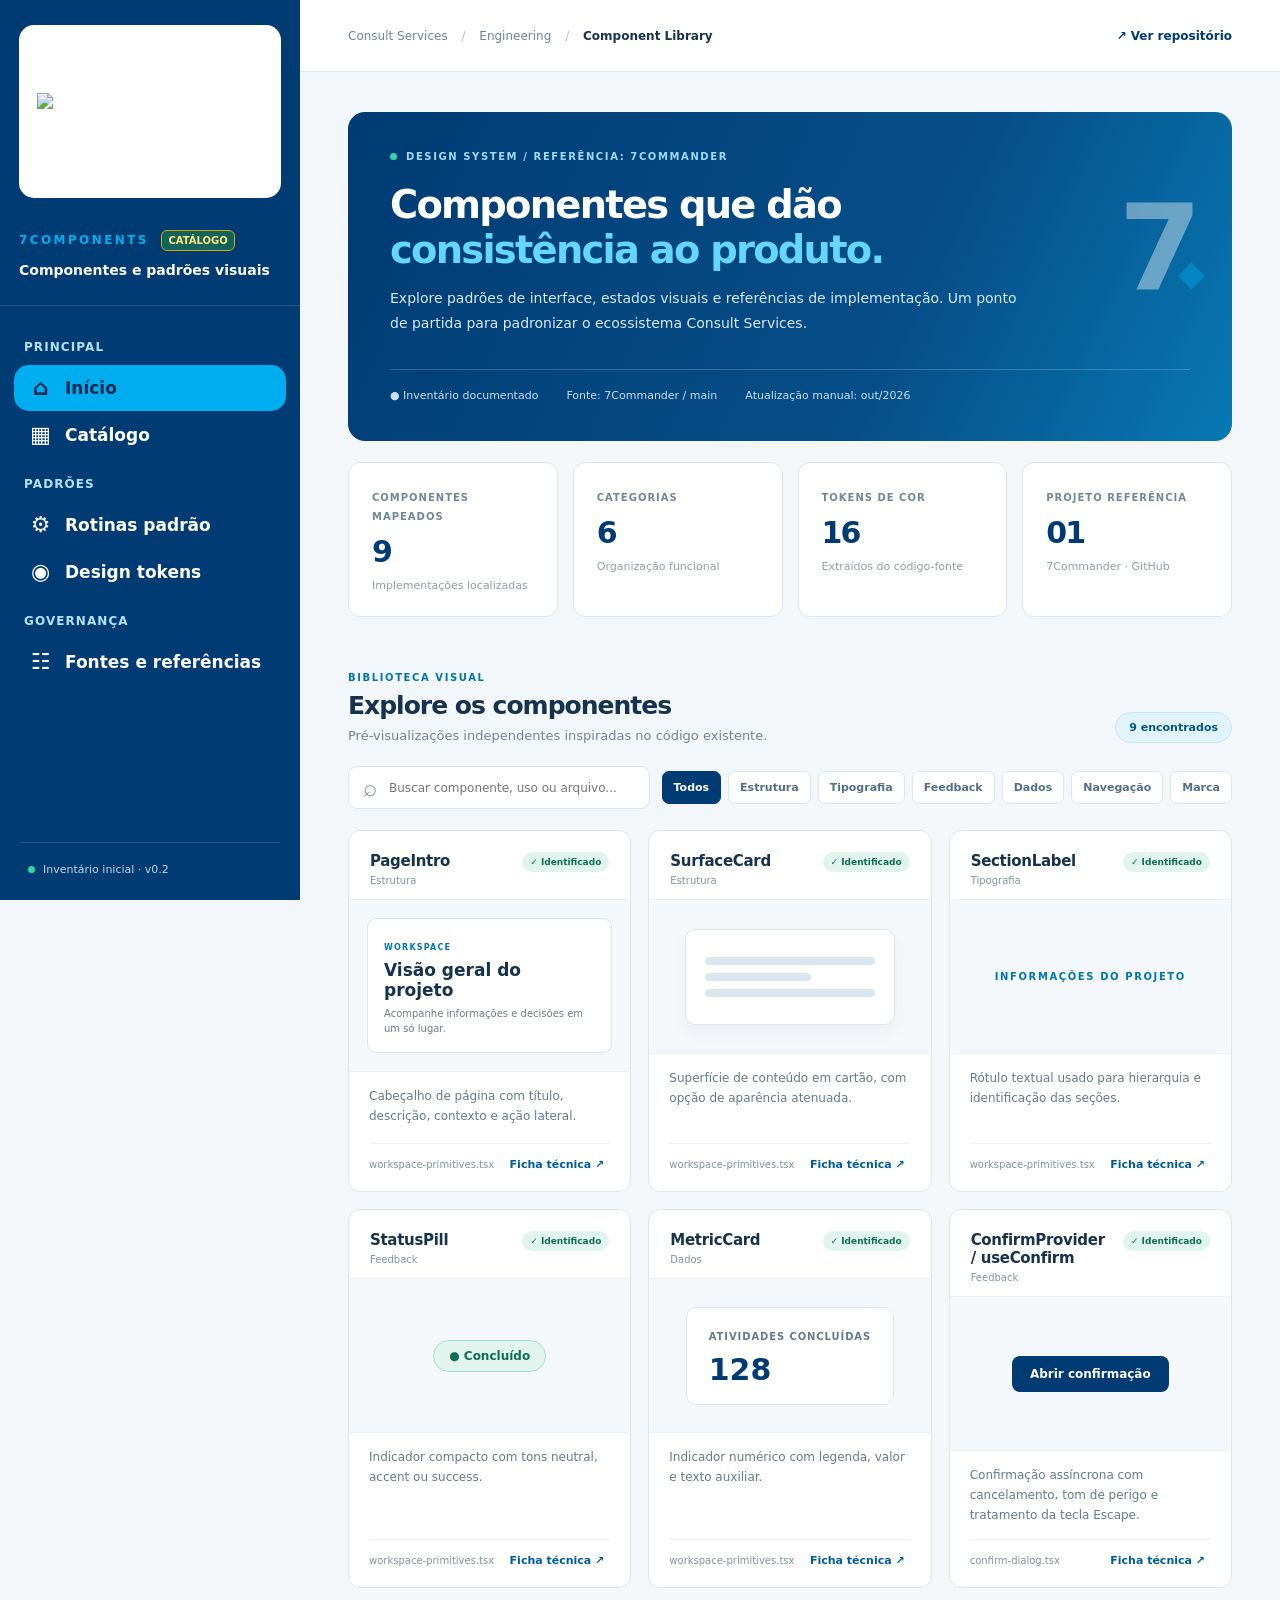
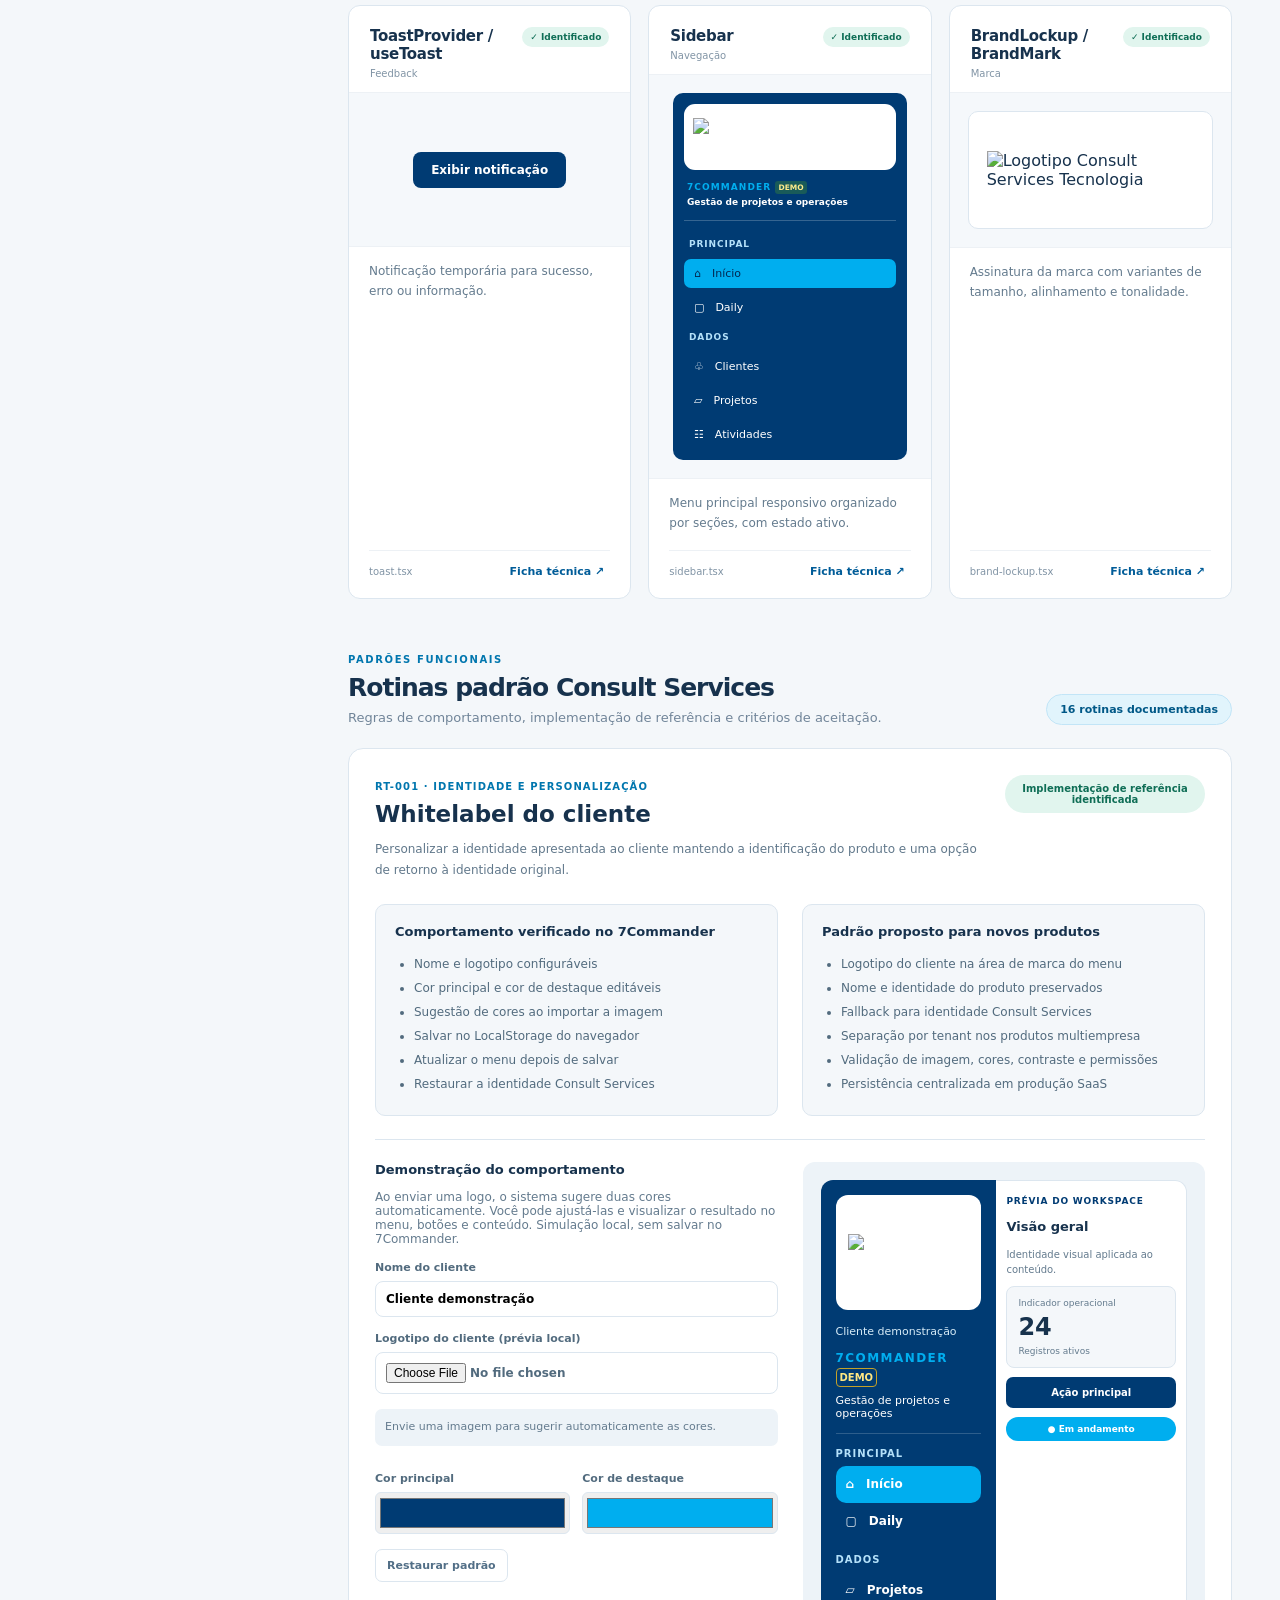
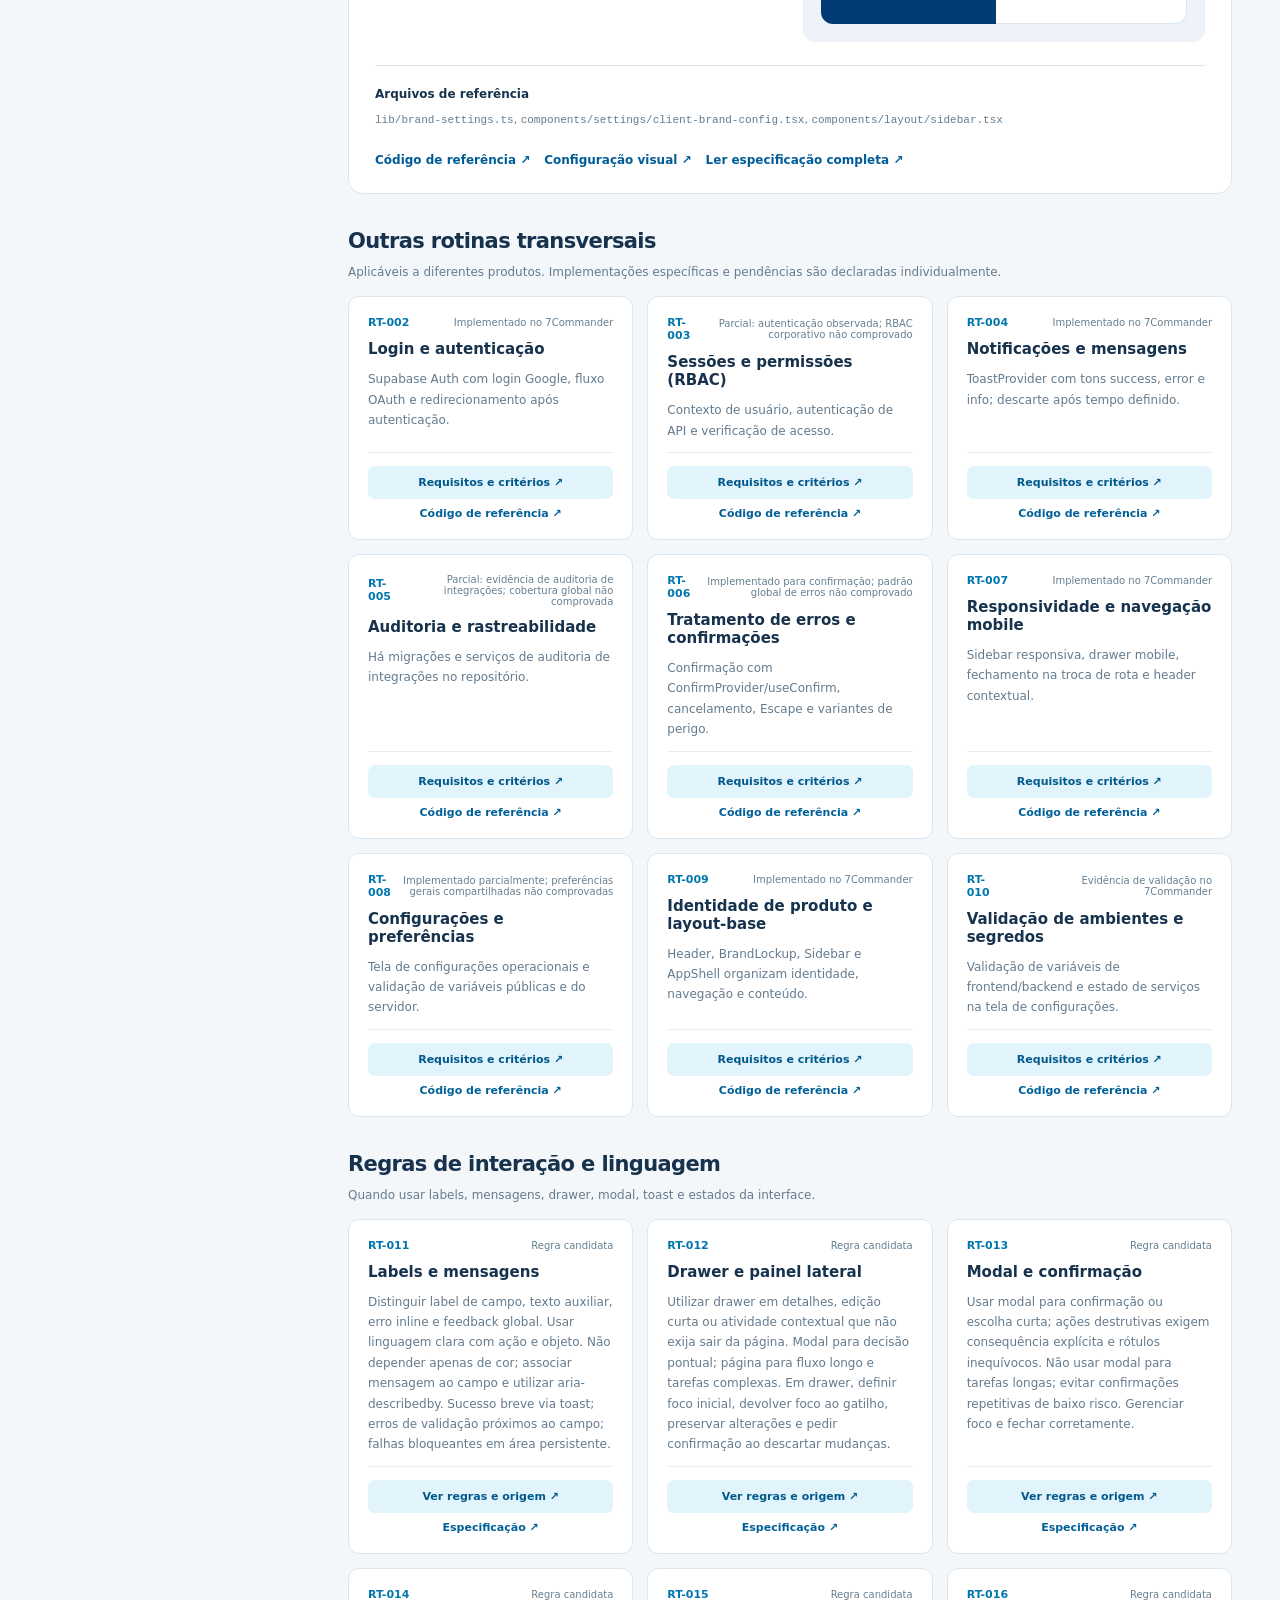
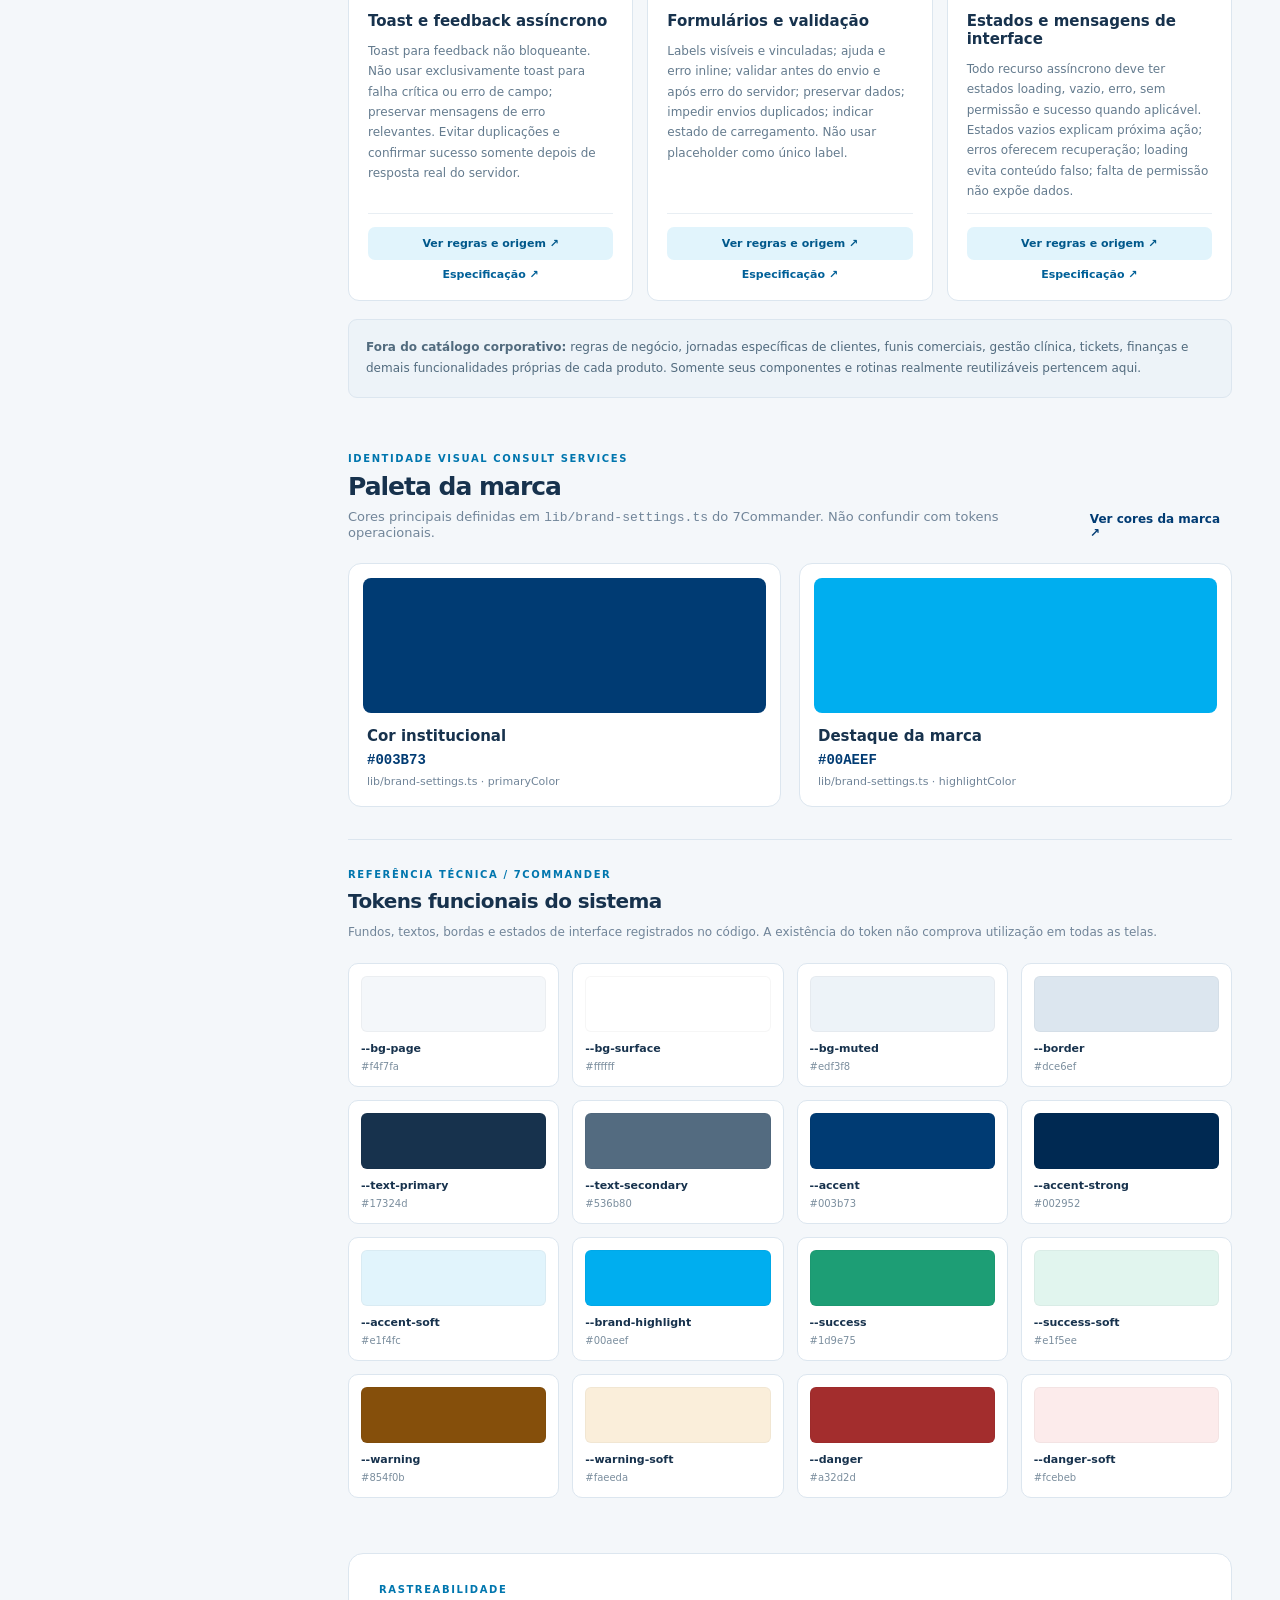
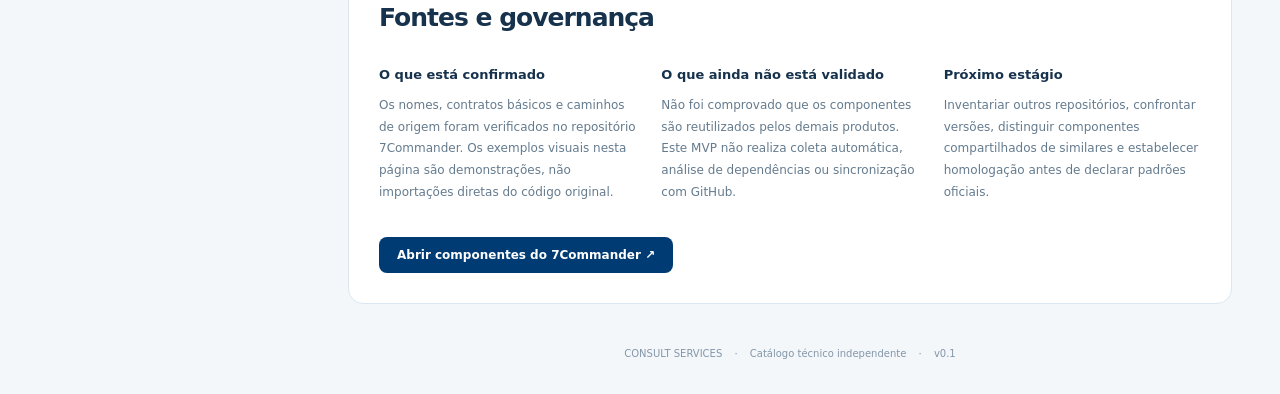
==== index.html @ 58426826 "fix: bind white-label workspace heading to live palette preview" ====
<!doctype html>
<html lang="pt-BR"><head><meta charset="UTF-8"/><meta name="viewport" content="width=device-width, initial-scale=1"/><meta name="theme-color" content="#003b73"/><meta name="description" content="Catálogo técnico e visual dos componentes Consult Services"/><title>7Components | Consult Services</title><link rel="stylesheet" href="./styles.css"/></head>
<body><div class="shell"><aside class="sidebar"><div class="sidebar-logo"><img src="https://i.imgur.com/gxXnYsA.png" alt="Consult Services Tecnologia"/></div><div class="sidebar-product"><div class="product-name">7COMPONENTS <span class="demo-tag">CATÁLOGO</span></div><div class="product-subtitle">Componentes e padrões visuais</div></div><nav aria-label="Navegação"><div class="menu-section">PRINCIPAL</div><a href="#visao-geral" class="nav active"><span class="nav-icon">⌂</span><span>Início</span></a><a href="#catalogo" class="nav"><span class="nav-icon">▦</span><span>Catálogo</span></a><div class="menu-section">PADRÕES</div><a href="#rotinas" class="nav"><span class="nav-icon">⚙</span><span>Rotinas padrão</span></a><a href="#tokens" class="nav"><span class="nav-icon">◉</span><span>Design tokens</span></a><div class="menu-section">GOVERNANÇA</div><a href="#fontes" class="nav"><span class="nav-icon">☷</span><span>Fontes e referências</span></a></nav><div class="sidebar-footer"><div class="live-dot"></div><span>Inventário inicial · v0.2</span></div></aside>
<div class="content"><header class="topbar"><button id="menu" class="mobile-menu" aria-label="Abrir menu">☰</button><div class="breadcrumb">Consult Services <span>/</span> Engineering <span>/</span> <b>Component Library</b></div><a class="github-link" href="https://github.com/CMOURASIGA/componentes_consult_services" target="_blank" rel="noopener noreferrer">↗ Ver repositório</a></header>
<main><section class="hero" id="visao-geral"><div class="eyebrow"><span class="eyebrow-dot"></span> DESIGN SYSTEM / REFERÊNCIA: 7COMMANDER</div><div class="hero-row"><div><h1>Componentes que dão<br/><em>consistência ao produto.</em></h1><p>Explore padrões de interface, estados visuais e referências de implementação. Um ponto de partida para padronizar o ecossistema Consult Services.</p></div><div class="hero-symbol" aria-hidden="true">7<span>◆</span></div></div><div class="hero-meta"><span>● Inventário documentado</span><span>Fonte: 7Commander / main</span><span>Atualização manual: out/2026</span></div></section>
<section class="metrics" aria-label="Indicadores"><div class="metric"><span>COMPONENTES MAPEADOS</span><strong id="metric-components">0</strong><small>Implementações localizadas</small></div><div class="metric"><span>CATEGORIAS</span><strong id="metric-categories">0</strong><small>Organização funcional</small></div><div class="metric"><span>TOKENS DE COR</span><strong id="metric-tokens">0</strong><small>Extraídos do código-fonte</small></div><div class="metric"><span>PROJETO REFERÊNCIA</span><strong>01</strong><small>7Commander · GitHub</small></div></section>
<section class="section" id="catalogo"><div class="section-title"><div><div class="eyebrow dark">BIBLIOTECA VISUAL</div><h2>Explore os componentes</h2><p>Pré-visualizações independentes inspiradas no código existente.</p></div><span id="result-count" class="result-pill"></span></div>
<div class="toolbar"><label class="search"><span>⌕</span><input id="search" type="search" placeholder="Buscar componente, uso ou arquivo..." aria-label="Buscar componentes"/></label><div id="filters" class="filters" aria-label="Filtrar por categoria"></div></div>
<div id="catalog" class="catalog-grid" aria-live="polite"></div><div id="empty" class="empty" hidden>Nenhum componente encontrado. Ajuste os filtros.</div></section>
<section class="section" id="rotinas"><div class="section-title"><div><div class="eyebrow dark">PADRÕES FUNCIONAIS</div><h2>Rotinas padrão Consult Services</h2><p>Regras de comportamento, implementação de referência e critérios de aceitação.</p></div><span class="result-pill">16 rotinas documentadas</span></div><article class="routine-card"><div class="routine-heading"><div><span class="routine-kicker">RT-001 · IDENTIDADE E PERSONALIZAÇÃO</span><h3>Whitelabel do cliente</h3><p>Personalizar a identidade apresentada ao cliente mantendo a identificação do produto e uma opção de retorno à identidade original.</p></div><span class="routine-status">Implementação de referência identificada</span></div><div class="routine-cols"><div><h4>Comportamento verificado no 7Commander</h4><ul><li>Nome e logotipo configuráveis</li><li>Cor principal e cor de destaque editáveis</li><li>Sugestão de cores ao importar a imagem</li><li>Salvar no LocalStorage do navegador</li><li>Atualizar o menu depois de salvar</li><li>Restaurar a identidade Consult Services</li></ul></div><div><h4>Padrão proposto para novos produtos</h4><ul><li>Logotipo do cliente na área de marca do menu</li><li>Nome e identidade do produto preservados</li><li>Fallback para identidade Consult Services</li><li>Separação por tenant nos produtos multiempresa</li><li>Validação de imagem, cores, contraste e permissões</li><li>Persistência centralizada em produção SaaS</li></ul></div></div><div class="routine-demo"><div><h4>Demonstração do comportamento</h4><p>Ao enviar uma logo, o sistema sugere duas cores automaticamente. Você pode ajustá-las e visualizar o resultado no menu, botões e conteúdo. Simulação local, sem salvar no 7Commander.</p><label>Nome do cliente<input id="white-client" type="text" value="Cliente demonstração" maxlength="70"/></label><label>Logotipo do cliente (prévia local)<input id="white-logo" type="file" accept="image/png,image/jpeg,image/webp"/></label><p id="white-color-status" class="white-color-status" role="status" aria-live="polite">Envie uma imagem para sugerir automaticamente as cores.</p><div class="color-controls"><label>Cor principal<input id="white-primary" type="color" value="#003b73"/></label><label>Cor de destaque<input id="white-highlight" type="color" value="#00aeef"/></label></div><button id="white-reset" class="filter" type="button">Restaurar padrão</button></div><div class="whitelabel-preview"><div id="white-menu" class="whitelabel-sidebar"><div class="whitelabel-logo"><img id="white-logo-img" src="https://i.imgur.com/gxXnYsA.png" alt="Prévia do logotipo"/></div><div class="whitelabel-client" id="white-client-name">Cliente demonstração</div><strong>7COMMANDER <small>DEMO</small></strong><p>Gestão de projetos e operações</p><div class="whitelabel-divider"></div><span>PRINCIPAL</span><div id="white-menu-active" class="whitelabel-active">⌂　Início</div><div class="whitelabel-menu-item">▢　Daily</div><span>DADOS</span><div class="whitelabel-menu-item">▱　Projetos</div></div><div class="whitelabel-content" id="white-content"><div class="whitelabel-content-top" id="white-content-top">PRÉVIA DO WORKSPACE</div><h4>Visão geral</h4><p>Identidade visual aplicada ao conteúdo.</p><div class="whitelabel-content-card"><span>Indicador operacional</span><strong>24</strong><small>Registros ativos</small></div><button type="button" id="white-preview-button">Ação principal</button><div class="whitelabel-preview-pill" id="white-preview-pill">● Em andamento</div></div></div></div><div class="routine-footer"><div><strong>Arquivos de referência</strong><p><code>lib/brand-settings.ts</code>, <code>components/settings/client-brand-config.tsx</code>, <code>components/layout/sidebar.tsx</code></p></div><div class="routine-links"><a href="https://github.com/CMOURASIGA/7Commander/blob/main/lib/brand-settings.ts" target="_blank" rel="noopener noreferrer">Código de referência ↗</a><a href="https://github.com/CMOURASIGA/7Commander/blob/main/components/settings/client-brand-config.tsx" target="_blank" rel="noopener noreferrer">Configuração visual ↗</a><a href="./padroes/RT-001-whitelabel.md" target="_blank" rel="noopener noreferrer">Ler especificação completa ↗</a></div></div></article><div class="routine-list-head"><h3>Outras rotinas transversais</h3><p>Aplicáveis a diferentes produtos. Implementações específicas e pendências são declaradas individualmente.</p></div><div id="routine-grid" class="standard-grid"><article class="standard-card"><div class="standard-top"><strong>RT-002</strong><span>Implementado no 7Commander</span></div><h3>Login e autenticação</h3><p>Supabase Auth com login Google, fluxo OAuth e redirecionamento após autenticação.</p><div class="standard-actions"><button data-routine="RT-002" type="button">Requisitos e critérios ↗</button><a href="https://github.com/CMOURASIGA/7Commander/blob/main/components/auth/kairos-auth-provider.tsx" target="_blank" rel="noopener noreferrer">Código de referência ↗</a></div></article><article class="standard-card"><div class="standard-top"><strong>RT-003</strong><span>Parcial: autenticação observada; RBAC corporativo não comprovado</span></div><h3>Sessões e permissões (RBAC)</h3><p>Contexto de usuário, autenticação de API e verificação de acesso.</p><div class="standard-actions"><button data-routine="RT-003" type="button">Requisitos e critérios ↗</button><a href="https://github.com/CMOURASIGA/7Commander/blob/main/lib/api-auth.ts" target="_blank" rel="noopener noreferrer">Código de referência ↗</a></div></article><article class="standard-card"><div class="standard-top"><strong>RT-004</strong><span>Implementado no 7Commander</span></div><h3>Notificações e mensagens</h3><p>ToastProvider com tons success, error e info; descarte após tempo definido.</p><div class="standard-actions"><button data-routine="RT-004" type="button">Requisitos e critérios ↗</button><a href="https://github.com/CMOURASIGA/7Commander/blob/main/components/ui/toast.tsx" target="_blank" rel="noopener noreferrer">Código de referência ↗</a></div></article><article class="standard-card"><div class="standard-top"><strong>RT-005</strong><span>Parcial: evidência de auditoria de integrações; cobertura global não comprovada</span></div><h3>Auditoria e rastreabilidade</h3><p>Há migrações e serviços de auditoria de integrações no repositório.</p><div class="standard-actions"><button data-routine="RT-005" type="button">Requisitos e critérios ↗</button><a href="https://github.com/CMOURASIGA/7Commander/blob/main/database/migrations/029_integrations_audit.sql" target="_blank" rel="noopener noreferrer">Código de referência ↗</a></div></article><article class="standard-card"><div class="standard-top"><strong>RT-006</strong><span>Implementado para confirmação; padrão global de erros não comprovado</span></div><h3>Tratamento de erros e confirmações</h3><p>Confirmação com ConfirmProvider/useConfirm, cancelamento, Escape e variantes de perigo.</p><div class="standard-actions"><button data-routine="RT-006" type="button">Requisitos e critérios ↗</button><a href="https://github.com/CMOURASIGA/7Commander/blob/main/components/ui/confirm-dialog.tsx" target="_blank" rel="noopener noreferrer">Código de referência ↗</a></div></article><article class="standard-card"><div class="standard-top"><strong>RT-007</strong><span>Implementado no 7Commander</span></div><h3>Responsividade e navegação mobile</h3><p>Sidebar responsiva, drawer mobile, fechamento na troca de rota e header contextual.</p><div class="standard-actions"><button data-routine="RT-007" type="button">Requisitos e critérios ↗</button><a href="https://github.com/CMOURASIGA/7Commander/blob/main/components/layout/app-shell.tsx" target="_blank" rel="noopener noreferrer">Código de referência ↗</a></div></article><article class="standard-card"><div class="standard-top"><strong>RT-008</strong><span>Implementado parcialmente; preferências gerais compartilhadas não comprovadas</span></div><h3>Configurações e preferências</h3><p>Tela de configurações operacionais e validação de variáveis públicas e do servidor.</p><div class="standard-actions"><button data-routine="RT-008" type="button">Requisitos e critérios ↗</button><a href="https://github.com/CMOURASIGA/7Commander/blob/main/app/settings/page.tsx" target="_blank" rel="noopener noreferrer">Código de referência ↗</a></div></article><article class="standard-card"><div class="standard-top"><strong>RT-009</strong><span>Implementado no 7Commander</span></div><h3>Identidade de produto e layout-base</h3><p>Header, BrandLockup, Sidebar e AppShell organizam identidade, navegação e conteúdo.</p><div class="standard-actions"><button data-routine="RT-009" type="button">Requisitos e critérios ↗</button><a href="https://github.com/CMOURASIGA/7Commander/blob/main/components/layout/header.tsx" target="_blank" rel="noopener noreferrer">Código de referência ↗</a></div></article><article class="standard-card"><div class="standard-top"><strong>RT-010</strong><span>Evidência de validação no 7Commander</span></div><h3>Validação de ambientes e segredos</h3><p>Validação de variáveis de frontend/backend e estado de serviços na tela de configurações.</p><div class="standard-actions"><button data-routine="RT-010" type="button">Requisitos e critérios ↗</button><a href="https://github.com/CMOURASIGA/7Commander/blob/main/lib/env.ts" target="_blank" rel="noopener noreferrer">Código de referência ↗</a></div></article></div><div class="routine-list-head"><h3>Regras de interação e linguagem</h3><p>Quando usar labels, mensagens, drawer, modal, toast e estados da interface.</p></div><div class="standard-grid" id="interaction-grid"><article class="standard-card interaction-card"><div class="standard-top"><strong>RT-011</strong><span>Regra candidata</span></div><h3>Labels e mensagens</h3><p>Distinguir label de campo, texto auxiliar, erro inline e feedback global. Usar linguagem clara com ação e objeto. Não depender apenas de cor; associar mensagem ao campo e utilizar aria-describedby. Sucesso breve via toast; erros de validação próximos ao campo; falhas bloqueantes em área persistente.</p><div class="standard-actions"><button data-interaction="RT-011" type="button">Ver regras e origem ↗</button><a href="./padroes/RT-011.md" target="_blank" rel="noopener noreferrer">Especificação ↗</a></div></article><article class="standard-card interaction-card"><div class="standard-top"><strong>RT-012</strong><span>Regra candidata</span></div><h3>Drawer e painel lateral</h3><p>Utilizar drawer em detalhes, edição curta ou atividade contextual que não exija sair da página. Modal para decisão pontual; página para fluxo longo e tarefas complexas. Em drawer, definir foco inicial, devolver foco ao gatilho, preservar alterações e pedir confirmação ao descartar mudanças.</p><div class="standard-actions"><button data-interaction="RT-012" type="button">Ver regras e origem ↗</button><a href="./padroes/RT-012.md" target="_blank" rel="noopener noreferrer">Especificação ↗</a></div></article><article class="standard-card interaction-card"><div class="standard-top"><strong>RT-013</strong><span>Regra candidata</span></div><h3>Modal e confirmação</h3><p>Usar modal para confirmação ou escolha curta; ações destrutivas exigem consequência explícita e rótulos inequívocos. Não usar modal para tarefas longas; evitar confirmações repetitivas de baixo risco. Gerenciar foco e fechar corretamente.</p><div class="standard-actions"><button data-interaction="RT-013" type="button">Ver regras e origem ↗</button><a href="./padroes/RT-013.md" target="_blank" rel="noopener noreferrer">Especificação ↗</a></div></article><article class="standard-card interaction-card"><div class="standard-top"><strong>RT-014</strong><span>Regra candidata</span></div><h3>Toast e feedback assíncrono</h3><p>Toast para feedback não bloqueante. Não usar exclusivamente toast para falha crítica ou erro de campo; preservar mensagens de erro relevantes. Evitar duplicações e confirmar sucesso somente depois de resposta real do servidor.</p><div class="standard-actions"><button data-interaction="RT-014" type="button">Ver regras e origem ↗</button><a href="./padroes/RT-014.md" target="_blank" rel="noopener noreferrer">Especificação ↗</a></div></article><article class="standard-card interaction-card"><div class="standard-top"><strong>RT-015</strong><span>Regra candidata</span></div><h3>Formulários e validação</h3><p>Labels visíveis e vinculadas; ajuda e erro inline; validar antes do envio e após erro do servidor; preservar dados; impedir envios duplicados; indicar estado de carregamento. Não usar placeholder como único label.</p><div class="standard-actions"><button data-interaction="RT-015" type="button">Ver regras e origem ↗</button><a href="./padroes/RT-015.md" target="_blank" rel="noopener noreferrer">Especificação ↗</a></div></article><article class="standard-card interaction-card"><div class="standard-top"><strong>RT-016</strong><span>Regra candidata</span></div><h3>Estados e mensagens de interface</h3><p>Todo recurso assíncrono deve ter estados loading, vazio, erro, sem permissão e sucesso quando aplicável. Estados vazios explicam próxima ação; erros oferecem recuperação; loading evita conteúdo falso; falta de permissão não expõe dados.</p><div class="standard-actions"><button data-interaction="RT-016" type="button">Ver regras e origem ↗</button><a href="./padroes/RT-016.md" target="_blank" rel="noopener noreferrer">Especificação ↗</a></div></article></div><div class="scope-note"><strong>Fora do catálogo corporativo:</strong> regras de negócio, jornadas específicas de clientes, funis comerciais, gestão clínica, tickets, finanças e demais funcionalidades próprias de cada produto. Somente seus componentes e rotinas realmente reutilizáveis pertencem aqui.</div></section><section class="section token-section" id="tokens"><div class="section-title"><div><div class="eyebrow dark">IDENTIDADE VISUAL CONSULT SERVICES</div><h2>Paleta da marca</h2><p>Cores principais definidas em <code>lib/brand-settings.ts</code> do 7Commander. Não confundir com tokens operacionais.</p></div><a class="small-link" target="_blank" rel="noopener noreferrer" href="https://github.com/CMOURASIGA/7Commander/blob/main/lib/brand-settings.ts">Ver cores da marca ↗</a></div><div id="brand-grid" class="brand-grid"></div><div class="token-subsection"><div><div class="eyebrow dark">REFERÊNCIA TÉCNICA / 7COMMANDER</div><h3>Tokens funcionais do sistema</h3><p>Fundos, textos, bordas e estados de interface registrados no código. A existência do token não comprova utilização em todas as telas.</p></div><div id="token-grid" class="token-grid"></div></div></section>
<section class="section governance" id="fontes"><div class="eyebrow dark">RASTREABILIDADE</div><h2>Fontes e governança</h2><div class="governance-grid"><div><h3>O que está confirmado</h3><p>Os nomes, contratos básicos e caminhos de origem foram verificados no repositório 7Commander. Os exemplos visuais nesta página são demonstrações, não importações diretas do código original.</p></div><div><h3>O que ainda não está validado</h3><p>Não foi comprovado que os componentes são reutilizados pelos demais produtos. Este MVP não realiza coleta automática, análise de dependências ou sincronização com GitHub.</p></div><div><h3>Próximo estágio</h3><p>Inventariar outros repositórios, confrontar versões, distinguir componentes compartilhados de similares e estabelecer homologação antes de declarar padrões oficiais.</p></div></div><a class="primary-link" href="https://github.com/CMOURASIGA/7Commander/tree/main/components" target="_blank" rel="noopener noreferrer">Abrir componentes do 7Commander ↗</a></section>
<footer>CONSULT SERVICES <span>·</span> Catálogo técnico independente <span>·</span> v0.1</footer></main></div></div>
<dialog id="details"><div class="dialog-head"><div><div class="eyebrow dark">FICHA TÉCNICA</div><h2 id="dialog-title"></h2></div><button id="close-dialog" aria-label="Fechar" class="close">×</button></div><div id="dialog-body"></div></dialog>
<div id="toast" class="toast" role="status" aria-live="polite" hidden></div><script src="./app.js" defer></script></body></html>
---- styles.css ----
:root{font-family:Inter,ui-sans-serif,system-ui,-apple-system,BlinkMacSystemFont,"Segoe UI",sans-serif;color:#17324d;background:#f4f7fa;font-synthesis:none}*{box-sizing:border-box}html{scroll-behavior:smooth}body{margin:0}a{color:inherit;text-decoration:none}button,input{font:inherit}button{cursor:pointer}.shell{display:flex;min-height:100vh}.sidebar{width:248px;position:sticky;top:0;height:100vh;background:#002f5a;color:white;padding:28px 18px;display:flex;flex-direction:column;flex-shrink:0}.brand{display:flex;align-items:center;gap:12px;padding:3px 5px 33px;border-bottom:1px solid #ffffff24}.brand-icon,.hero-symbol{color:#fff;font-weight:900;letter-spacing:-.1em}.brand-icon{background:#056cb0;width:39px;height:39px;border-radius:10px;display:grid;place-items:center;font-size:26px;position:relative}.brand-icon span,.hero-symbol span{color:#00aeef;font-size:12px;position:absolute;bottom:8px;right:7px}.brand strong{display:block;font-size:14px}.brand small{display:block;color:#adc5da;font-size:11px;margin-top:4px}.side-label{font-size:10px;font-weight:750;letter-spacing:.18em;color:#91a9bf;margin:32px 12px 12px}.nav{display:flex;align-items:center;gap:14px;padding:12px 14px;margin:4px 0;border-radius:10px;color:#c6d9e9;font-size:13px;font-weight:600}.nav.active,.nav:hover{background:#ffffff1a;color:white}.sidebar-footer{margin-top:auto;border-top:1px solid #ffffff24;padding:20px 8px 0;display:flex;align-items:center;gap:8px;color:#bed3e4;font-size:11px}.live-dot,.eyebrow-dot{width:7px;height:7px;border-radius:50%;background:#31d5a3;display:inline-block}.content{flex:1;min-width:0}.topbar{height:72px;background:#fff;border-bottom:1px solid #dce6ef;display:flex;align-items:center;justify-content:space-between;padding:0 48px}.breadcrumb{font-size:12px;color:#718599}.breadcrumb span{margin:0 10px;color:#b2c0ce}.breadcrumb b{color:#17324d}.github-link,.small-link{font-size:12px;color:#003b73;font-weight:750}.mobile-menu{display:none}main{max-width:1490px;padding:40px 48px 18px;margin:auto}.hero{background:linear-gradient(115deg,#003b73,#064e89 63%,#0879b3);border-radius:17px;padding:39px 42px;color:white;overflow:hidden}.eyebrow{font-size:10px;letter-spacing:.16em;font-weight:800;color:#a2d8f5;display:flex;gap:9px;align-items:center}.eyebrow.dark{color:#0076ae}.hero-row{display:flex;align-items:center;justify-content:space-between;gap:24px}.hero h1{font-size:clamp(26px,3vw,40px);letter-spacing:-.045em;line-height:1.18;margin:20px 0 13px}.hero h1 em{font-style:normal;color:#65d7ff}.hero p{color:#d7eafa;font-size:14px;line-height:1.8;max-width:640px;margin:0}.hero-symbol{position:relative;font-size:120px;opacity:.4;line-height:1}.hero-symbol span{font-size:35px;right:-3px;bottom:18px}.hero-meta{display:flex;gap:28px;flex-wrap:wrap;border-top:1px solid #ffffff30;margin-top:33px;padding-top:19px;font-size:11px;color:#c4e0f2}.metrics{display:grid;grid-template-columns:repeat(4,minmax(0,1fr));gap:15px;margin-top:21px}.metric{border:1px solid #dce6ef;border-radius:12px;background:white;padding:23px}.metric span{font-size:10px;font-weight:800;color:#72879a;letter-spacing:.1em}.metric strong{display:block;font-size:30px;color:#003b73;margin:10px 0 5px;letter-spacing:-.06em}.metric small{color:#8ca0b0;font-size:11px}.section{margin-top:55px;scroll-margin-top:95px}.section-title{display:flex;justify-content:space-between;align-items:end;gap:12px;margin-bottom:23px}.section h2{font-size:25px;letter-spacing:-.04em;margin:8px 0}.section-title p{font-size:13px;color:#718599;margin:0}.result-pill{background:#e1f4fc;border:1px solid #c2e5f7;border-radius:30px;color:#005887;padding:8px 13px;font-size:11px;font-weight:750}.toolbar{display:flex;gap:12px;align-items:center;justify-content:space-between;margin-bottom:21px;flex-wrap:wrap}.search{display:flex;gap:10px;align-items:center;padding:0 14px;height:43px;background:#fff;border:1px solid #dce6ef;border-radius:9px;flex:1;min-width:240px;max-width:440px;color:#8296a8}.search span{font-size:24px}.search input{border:0;outline:0;width:100%;color:#17324d;font-size:12px}.filters{display:flex;gap:7px;flex-wrap:wrap}.filter{background:#fff;border:1px solid #dce6ef;color:#526f87;border-radius:7px;padding:9px 11px;font-size:11px;font-weight:700}.filter.selected{background:#003b73;color:#fff;border-color:#003b73}.catalog-grid{display:grid;grid-template-columns:repeat(3,minmax(0,1fr));gap:17px}.component-card{background:white;border:1px solid #dce6ef;border-radius:12px;overflow:hidden;display:flex;flex-direction:column;min-width:0}.component-card:hover{border-color:#8bcdec;box-shadow:0 15px 32px #17324d0b}.card-top{padding:21px 21px 13px;display:flex;justify-content:space-between;gap:10px;align-items:start}.component-name{font-size:15px;font-weight:800;letter-spacing:-.02em}.component-type{font-size:10px;color:#8194a5;margin-top:5px}.verified{font-size:9px;background:#e1f5ee;color:#0f6e56;border-radius:99px;padding:5px 8px;white-space:nowrap;font-weight:800}.preview{background:#f5f8fb;border-top:1px solid #edf1f5;border-bottom:1px solid #edf1f5;min-height:155px;display:flex;align-items:center;justify-content:center;padding:18px;overflow:hidden}.card-bottom{padding:15px 20px 19px;flex:1;display:flex;flex-direction:column}.card-description{font-size:12px;color:#647b8e;line-height:1.65;min-height:42px;margin:0 0 14px}.card-footer{border-top:1px solid #edf1f5;padding-top:13px;margin-top:auto;display:flex;justify-content:space-between;align-items:center;gap:9px}.source-tag{color:#8194a5;font-size:10px;overflow:hidden;text-overflow:ellipsis;white-space:nowrap}.details-btn{border:0;background:none;color:#005c98;font-weight:800;font-size:11px;white-space:nowrap}.mock-intro{background:white;border:1px solid #dce6ef;border-radius:9px;padding:16px;width:100%;max-width:310px}.mock-intro span{font-size:8px;letter-spacing:.15em;color:#0076ae;font-weight:850}.mock-intro b{display:block;font-size:17px;margin:6px 0}.mock-intro p{font-size:10px;line-height:1.5;color:#6b7c90;margin:0}.mock-surface{background:white;border:1px solid #dce6ef;border-radius:10px;box-shadow:0 8px 15px #26425b0c;padding:19px;width:86%}.mock-surface span{display:block;height:8px;background:#dce6ef;border-radius:4px;margin:8px 0}.mock-surface span:nth-child(2){width:62%}.mock-pill{background:#e1f5ee;color:#0f6e56;border:1px solid #9fe1cb;border-radius:100px;padding:8px 15px;font-weight:700;font-size:12px}.mock-metric{background:white;border:1px solid #dce6ef;border-radius:10px;padding:17px 22px;width:85%}.mock-metric small{font-size:10px;letter-spacing:.09em;color:#647b8e;font-weight:700}.mock-metric b{display:block;font-size:30px;margin-top:8px;color:#003b73}.preview-button,.primary-link{background:#003b73;color:white;border:none;border-radius:8px;padding:11px 18px;font-size:12px;font-weight:800;display:inline-block}.preview-button:hover,.primary-link:hover{background:#0064a1}.mock-toast{background:white;border:1px solid #9fe1cb;border-left:4px solid #1d9e75;border-radius:8px;padding:13px;font-size:11px;color:#17324d;box-shadow:0 12px 20px #1c405016}.mock-brand{display:flex;gap:10px;align-items:center;background:white;padding:18px;border:1px solid #dce6ef;border-radius:10px}.mock-brand i{font-style:normal;font-weight:900;color:#003b73;font-size:31px}.mock-brand b{font-size:13px}.mock-brand small{display:block;font-size:9px;color:#718599}.mock-nav{width:85%;background:#003b73;border-radius:10px;padding:13px;color:white;display:flex;flex-direction:column;gap:5px}.mock-nav span{font-size:11px;padding:7px 10px;border-radius:7px}.mock-nav span:first-child{background:#ffffff27}.token-grid{display:grid;grid-template-columns:repeat(4,minmax(0,1fr));gap:13px}.token{background:white;border:1px solid #dce6ef;border-radius:10px;padding:12px}.swatch{height:72px;border-radius:6px;border:1px solid #00000009;margin-bottom:10px}.token b{display:block;font-size:11px;overflow-wrap:anywhere}.token small{font-size:10px;color:#7b8e9e}.governance{background:white;border:1px solid #dce6ef;border-radius:15px;padding:30px}.governance-grid{display:grid;grid-template-columns:repeat(3,1fr);gap:25px;margin:22px 0}.governance h3{font-size:13px}.governance p{color:#647b8e;line-height:1.8;font-size:12px}.empty{padding:40px;text-align:center;color:#718599;background:white;border:1px dashed #dce6ef;border-radius:9px}footer{font-size:10px;color:#8396a9;text-align:center;padding:44px 0 18px}footer span{margin:0 9px}dialog{border:1px solid #dce6ef;border-radius:14px;max-width:590px;width:calc(100% - 30px);box-shadow:0 30px 80px #102e5060;padding:27px;color:#17324d}dialog::backdrop{background:#08243d9c}.dialog-head{display:flex;justify-content:space-between;align-items:flex-start}.dialog-head h2{margin:9px 0 0}.close{border:0;background:#edf3f8;border-radius:7px;padding:3px 10px;font-size:25px}.dialog-description{line-height:1.7;color:#526f87;font-size:13px;margin:24px 0}.dialog-info{background:#f4f7fa;padding:14px;border-radius:8px;margin-bottom:12px}.dialog-info span{display:block;font-size:10px;color:#8194a5;font-weight:800;margin-bottom:6px}.dialog-info code{overflow-wrap:anywhere;font-size:12px}.dialog-link{display:inline-block;margin-top:9px;color:#005c98;font-size:12px;font-weight:800}.toast{position:fixed;right:24px;bottom:24px;background:#0f6e56;color:white;border-radius:9px;padding:13px 19px;box-shadow:0 12px 35px #17324d44;font-size:13px;z-index:10}[hidden]{display:none!important}@media(max-width:1200px){.catalog-grid{grid-template-columns:repeat(2,minmax(0,1fr))}.metrics,.token-grid{grid-template-columns:repeat(2,minmax(0,1fr))}}@media(max-width:780px){.sidebar{display:none;position:fixed;z-index:5;height:100vh}.sidebar.open{display:flex}.mobile-menu{display:block;border:0;background:none;font-size:21px;color:#003b73}.topbar{padding:0 20px;height:60px}.breadcrumb{font-size:10px}.github-link{font-size:10px}main{padding:20px}.hero{padding:26px}.hero-symbol{display:none}.hero-meta{gap:12px}.catalog-grid{grid-template-columns:1fr}.metrics{gap:10px}.metric{padding:16px}.metric strong{font-size:25px}.section{margin-top:37px}.governance-grid{grid-template-columns:1fr;gap:8px}.governance{padding:22px}.token-grid{grid-template-columns:repeat(2,1fr)}}
/* v0.2: sidebar guiada pela interface real do 7Commander */
.sidebar{background:#003b73;padding:0;width:300px}
.sidebar-logo{margin:25px 19px 0;background:#fff;border-radius:15px;height:173px;display:flex;align-items:center;justify-content:center;padding:18px}
.sidebar-logo img{display:block;max-width:100%;max-height:100%;object-fit:contain}
.sidebar-product{padding:32px 19px 27px;border-bottom:1px solid #ffffff22}
.product-name{font-size:12px;font-weight:900;letter-spacing:.2em;color:#00aeef}
.demo-tag{display:inline-block;vertical-align:middle;background:#13635d;color:#ffe882;border:1px solid #d1a800;border-radius:6px;padding:4px 6px;letter-spacing:0;font-size:10px;margin-left:6px}
.product-subtitle{font-size:14px;font-weight:750;color:#fff;margin-top:11px}
.sidebar nav{padding:15px 14px}
.menu-section{padding:8px 10px 10px;color:#b4e1fa;font-size:12px;letter-spacing:.09em;font-weight:900;margin-top:11px}
.nav{padding:12px 16px;border-radius:15px;font-size:17px;color:white;margin:1px 0;gap:14px}
.nav-icon{width:21px;text-align:center;font-size:22px;line-height:1}
.nav.active,.nav:hover{background:#00aeef;color:#002952}
.sidebar-footer{margin: auto 20px 24px}
.mock-brand{width:100%;max-width:315px;min-height:118px;justify-content:center}
.mock-brand img{width:100%;max-height:95px;object-fit:contain}
.mock-nav{width:100%;max-width:234px;padding:11px;background:#003b73;gap:5px}
.mock-nav-logo{background:#fff;border-radius:11px;min-height:66px;display:flex;align-items:center;justify-content:center;padding:9px}
.mock-nav-logo img{max-width:100%;max-height:57px;object-fit:contain}
.mock-nav b{color:#00aeef;letter-spacing:.12em;font-size:9px;padding:7px 3px 0}
.mock-nav b small{letter-spacing:0;background:#195b59;color:#ffeb8c;padding:2px 3px;border-radius:3px}
.mock-nav strong{font-size:9px;padding:0 3px;color:white}
.mock-nav hr{border:0;border-top:1px solid #ffffff36;width:100%}
.mock-nav label{font-size:9px;font-weight:900;letter-spacing:.1em;padding:5px;color:#b4e1fa}
.mock-nav span{font-size:11px;padding:7px 10px;border-radius:7px}
.mock-nav span:first-of-type{background:#00aeef;color:#002952}
.preview:has(.mock-nav){min-height:280px}
@media(max-width:780px){.sidebar{width:300px;max-width:88vw}.sidebar-logo{height:155px}}

/* Separação entre paleta corporativa e tokens funcionais */
.brand-grid{display:grid;grid-template-columns:repeat(2,minmax(0,1fr));gap:18px;margin:22px 0 32px}.brand-color{background:white;border:1px solid #dce6ef;border-radius:13px;padding:14px;overflow:hidden}.brand-swatch{height:135px;border-radius:8px}.brand-color-info{padding:14px 4px 4px;display:flex;flex-direction:column;gap:7px}.brand-color-info strong{font-size:15px}.brand-color-info code{font-weight:850;color:#003b73;font-size:14px}.brand-color-info small{font-size:11px;color:#718599}.token-subsection{border-top:1px solid #dce6ef;padding-top:29px;margin-top:27px}.token-subsection h3{font-size:20px;letter-spacing:-.03em;margin:9px 0}.token-subsection p{font-size:12px;color:#718599;line-height:1.7;margin:0 0 21px}.token-subsection .swatch{height:56px}@media(max-width:780px){.brand-grid{grid-template-columns:1fr}.brand-swatch{height:100px}}

.routine-card{background:#fff;border:1px solid #dce6ef;border-radius:15px;padding:26px}.routine-heading{display:flex;align-items:start;justify-content:space-between;gap:15px}.routine-kicker{font-size:10px;font-weight:850;letter-spacing:.11em;color:#0076ae}.routine-heading h3{font-size:23px;margin:7px 0}.routine-heading p{color:#61788b;font-size:12px;line-height:1.7;max-width:610px}.routine-status{border-radius:20px;background:#e1f5ee;color:#0f6e56;font-size:10px;font-weight:750;padding:8px 11px;max-width:200px;text-align:center}.routine-cols{display:grid;grid-template-columns:1fr 1fr;gap:24px;padding:12px 0 23px}.routine-cols>div{background:#f4f7fa;border:1px solid #dce6ef;padding:19px;border-radius:10px}.routine-cols h4,.routine-demo h4{font-size:13px;margin:0 0 13px}.routine-cols ul{padding-left:19px;margin:0;color:#526b7e;font-size:12px;line-height:2}.routine-demo{display:grid;grid-template-columns:minmax(0,1fr) minmax(0,1fr);gap:25px;border-top:1px solid #dce6ef;padding-top:22px}.routine-demo p{font-size:12px;color:#647b8e}.routine-demo label{font-size:11px;font-weight:750;color:#526b7e;display:flex;flex-direction:column;gap:7px;margin:15px 0}.routine-demo input[type=text],.routine-demo input[type=file]{width:100%;font-size:12px;padding:10px;border:1px solid #dce6ef;border-radius:8px;min-width:0}.routine-demo input[type=color]{height:42px;width:100%;border:1px solid #dce6ef;border-radius:6px;cursor:pointer}.color-controls{display:grid;grid-template-columns:1fr 1fr;gap:12px}.whitelabel-preview{display:flex;justify-content:center;align-items:center;background:#edf3f8;border-radius:12px;padding:18px}.whitelabel-sidebar{width:100%;max-width:270px;background:#003b73;border-radius:13px;padding:15px;color:white}.whitelabel-logo{height:115px;padding:12px;border-radius:12px;background:white;display:flex;justify-content:center;align-items:center;margin-bottom:15px}.whitelabel-logo img{max-width:100%;max-height:100%;object-fit:contain}.whitelabel-client{font-size:11px;color:#d5ebf7;margin:9px 0;overflow-wrap:anywhere}.whitelabel-sidebar strong{font-size:12px;letter-spacing:.12em;color:#00aeef}.whitelabel-sidebar strong small{color:#ffe882;letter-spacing:0;border:1px solid #c4a129;border-radius:4px;padding:3px}.whitelabel-sidebar p{color:white;margin:9px 0;font-size:11px}.whitelabel-divider{border-top:1px solid #ffffff2d;margin:13px 0}.whitelabel-sidebar>span{display:block;color:#b4e1fa;font-size:10px;font-weight:800;letter-spacing:.1em;margin:14px 0 7px}.whitelabel-active,.whitelabel-menu-item{padding:10px;border-radius:10px;font-weight:700;font-size:12px}.whitelabel-active{background:#00aeef;color:#002952}.routine-footer{display:flex;align-items:center;justify-content:space-between;gap:16px;flex-wrap:wrap;border-top:1px solid #dce6ef;margin-top:23px;padding-top:17px}.routine-footer strong{font-size:12px}.routine-footer p{font-size:11px;color:#647b8e}.routine-footer a{font-size:12px;color:#005c98;font-weight:800}@media(max-width:840px){.routine-cols,.routine-demo{grid-template-columns:1fr}.routine-card{padding:17px}.routine-heading{flex-direction:column}}

.routine-list-head{margin:35px 0 17px}.routine-list-head h3{font-size:21px;letter-spacing:-.03em;margin:0 0 6px}.routine-list-head p{font-size:12px;color:#647b8e}.standard-grid{display:grid;grid-template-columns:repeat(3,minmax(0,1fr));gap:14px}.standard-card{border:1px solid #dce6ef;background:white;border-radius:11px;padding:19px;display:flex;flex-direction:column;gap:11px}.standard-top{display:flex;align-items:center;justify-content:space-between;gap:9px}.standard-top strong{font-size:11px;color:#0076ae}.standard-top span{font-size:10px;color:#657f91;text-align:right}.standard-card h3{font-size:15px;margin:0}.standard-card p{font-size:12px;color:#647b8e;line-height:1.7;margin:0;flex:1}.standard-actions{display:flex;flex-direction:column;gap:8px;border-top:1px solid #e8eef3;padding-top:13px}.standard-actions button{border:0;background:#e1f4fc;border-radius:7px;color:#00588b;padding:10px;font-size:11px;font-weight:800}.standard-actions a{color:#006098;font-size:11px;font-weight:700;text-align:center}.scope-note{margin-top:18px;background:#edf3f8;border:1px solid #dce6ef;border-radius:9px;padding:17px;font-size:12px;line-height:1.8;color:#526b7e}@media(max-width:1150px){.standard-grid{grid-template-columns:repeat(2,minmax(0,1fr))}}@media(max-width:720px){.standard-grid{grid-template-columns:1fr}}

.routine-links{display:flex;flex-wrap:wrap;align-items:center;justify-content:flex-end;gap:14px}.routine-links a{white-space:nowrap}@media(max-width:780px){.routine-links{justify-content:flex-start}}

/* Whitelabel: preview of brand colors beyond navigation */
.white-color-status{background:#edf3f8;border-radius:7px;padding:10px;color:#526b7e;font-size:11px!important;line-height:1.5}
.whitelabel-preview{gap:0;align-items:stretch;min-width:0;overflow:hidden}.whitelabel-sidebar{border-radius:12px 0 0 12px;flex:0 0 48%;min-width:0}.whitelabel-content{background:#fff;border:1px solid #dce6ef;border-left:0;border-radius:0 12px 12px 0;padding:15px 10px;flex:1;min-width:0;display:flex;flex-direction:column;gap:9px}.whitelabel-content-top{font-size:9px!important;font-weight:900!important;letter-spacing:.09em}.whitelabel-content h4{font-size:13px;margin:4px 0}.whitelabel-content p{font-size:10px;line-height:1.5;color:#647b8e;margin:0}.whitelabel-content-card{border:1px solid #dce6ef;background:#f4f7fa;padding:11px;border-radius:8px}.whitelabel-content-card span,.whitelabel-content-card small{display:block;font-size:9px;color:#647b8e}.whitelabel-content-card strong{display:block;font-size:24px;color:#17324d;margin:5px 0}.whitelabel-content button{border:0;border-radius:7px;padding:10px 7px;font-size:10px;font-weight:800}.whitelabel-preview-pill{border-radius:99px;padding:7px 5px;text-align:center;font-size:9px;font-weight:800}@media(max-width:1100px){.whitelabel-preview{flex-wrap:wrap}.whitelabel-sidebar{flex:1 1 100%;max-width:none;border-radius:12px 12px 0 0}.whitelabel-content{flex:1 1 100%;border-left:1px solid #dce6ef;border-radius:0 0 12px 12px}}
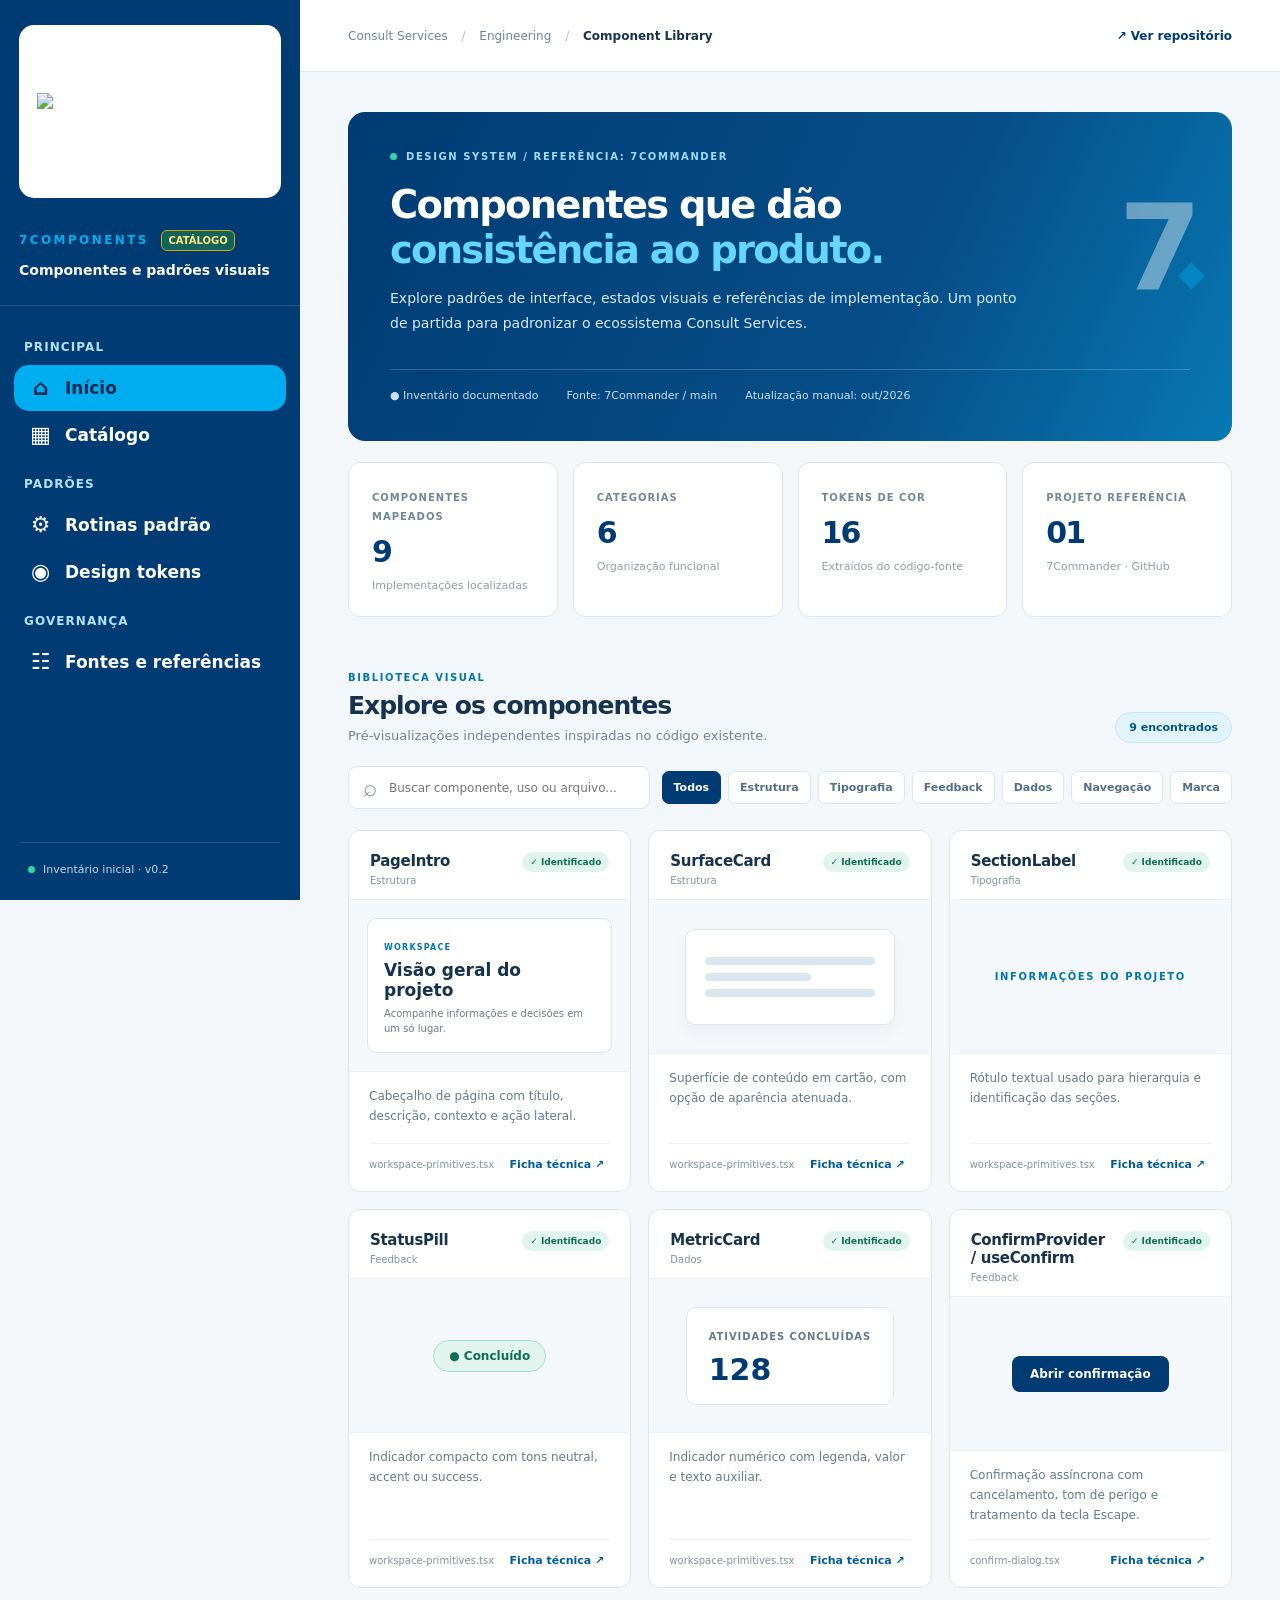
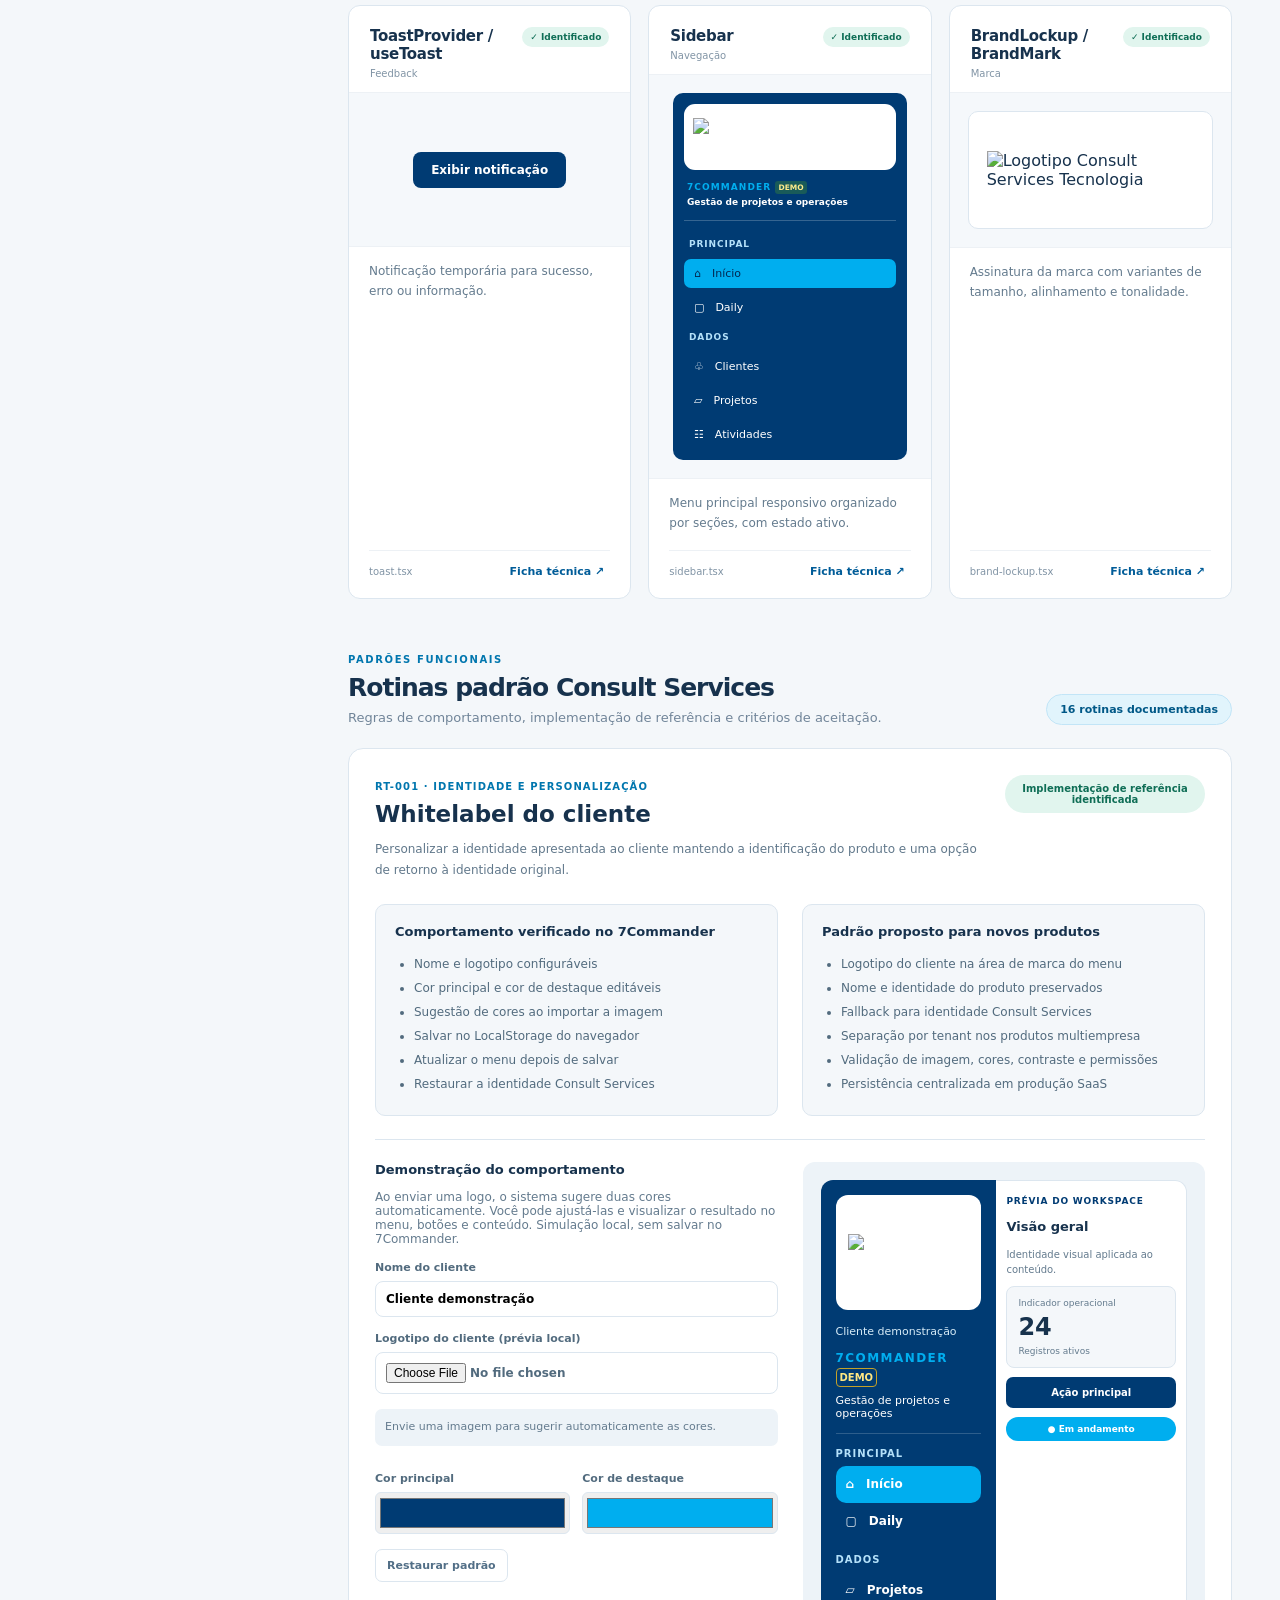
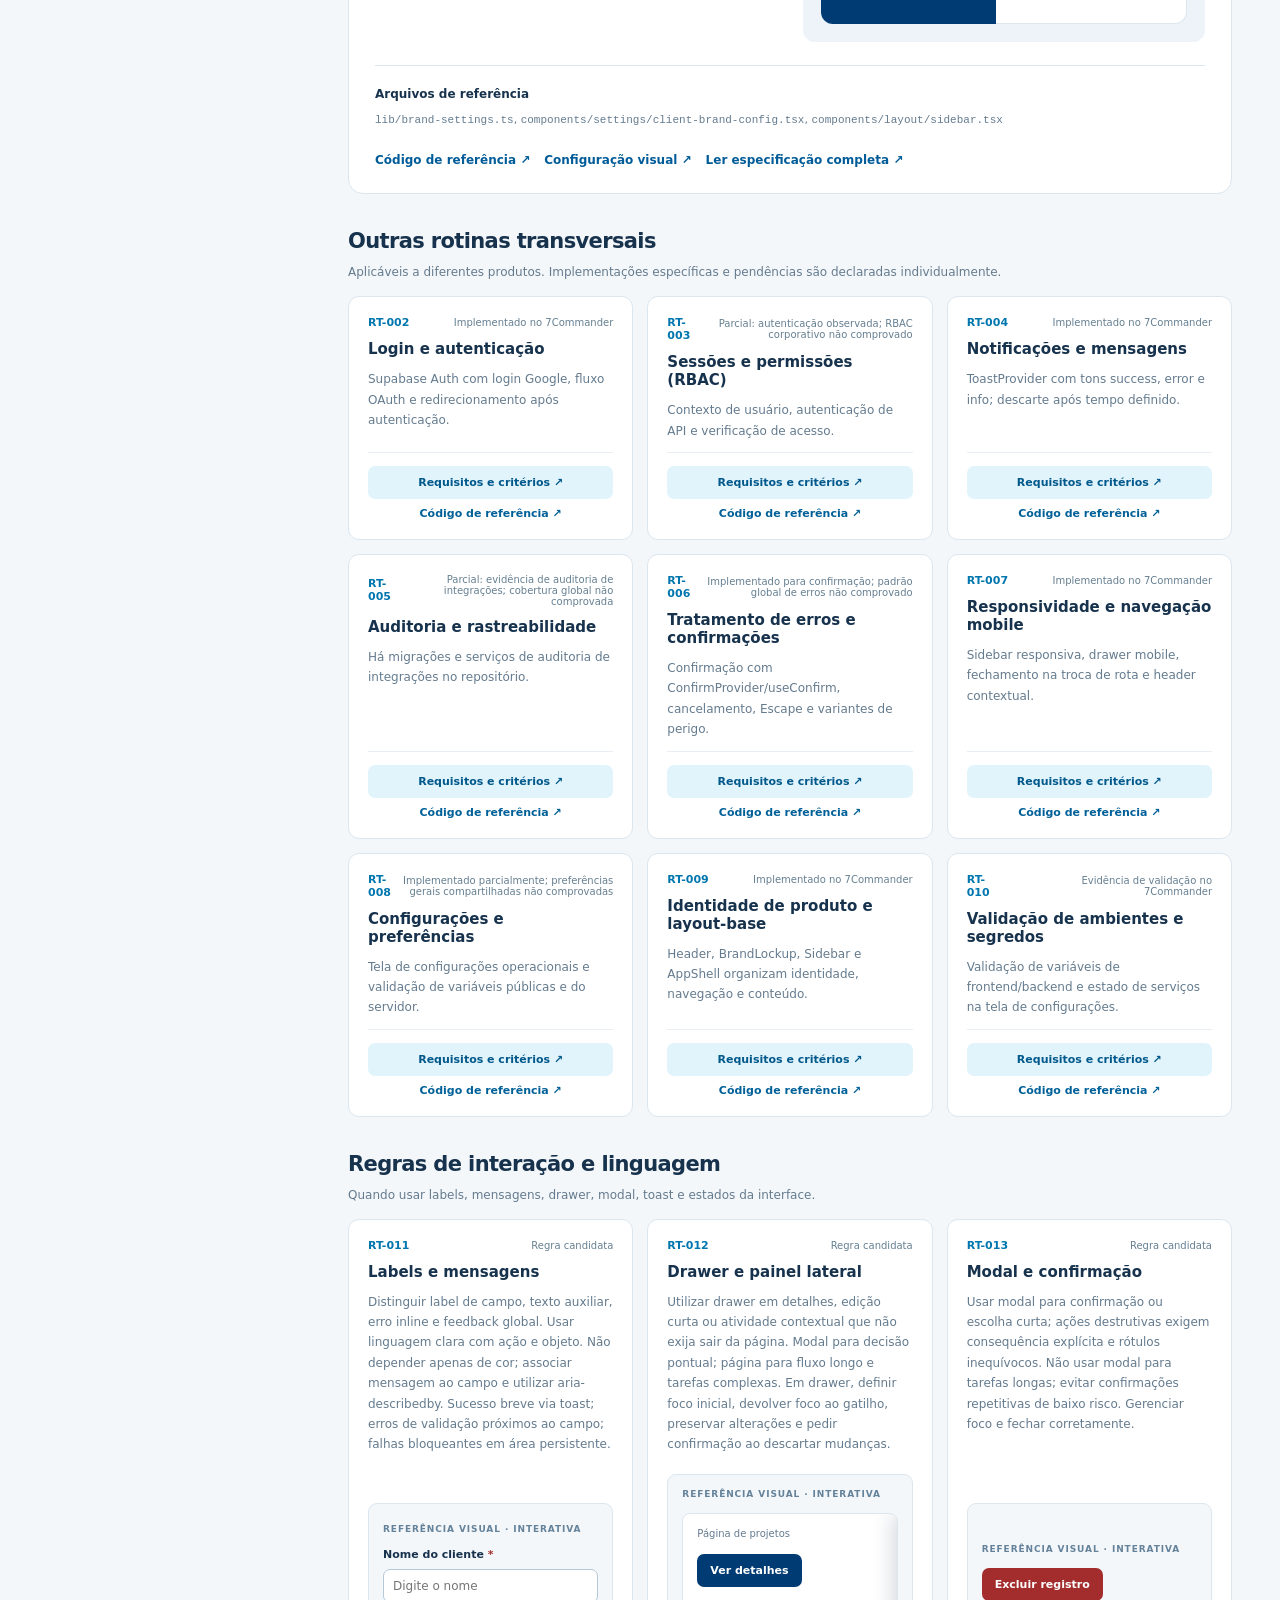
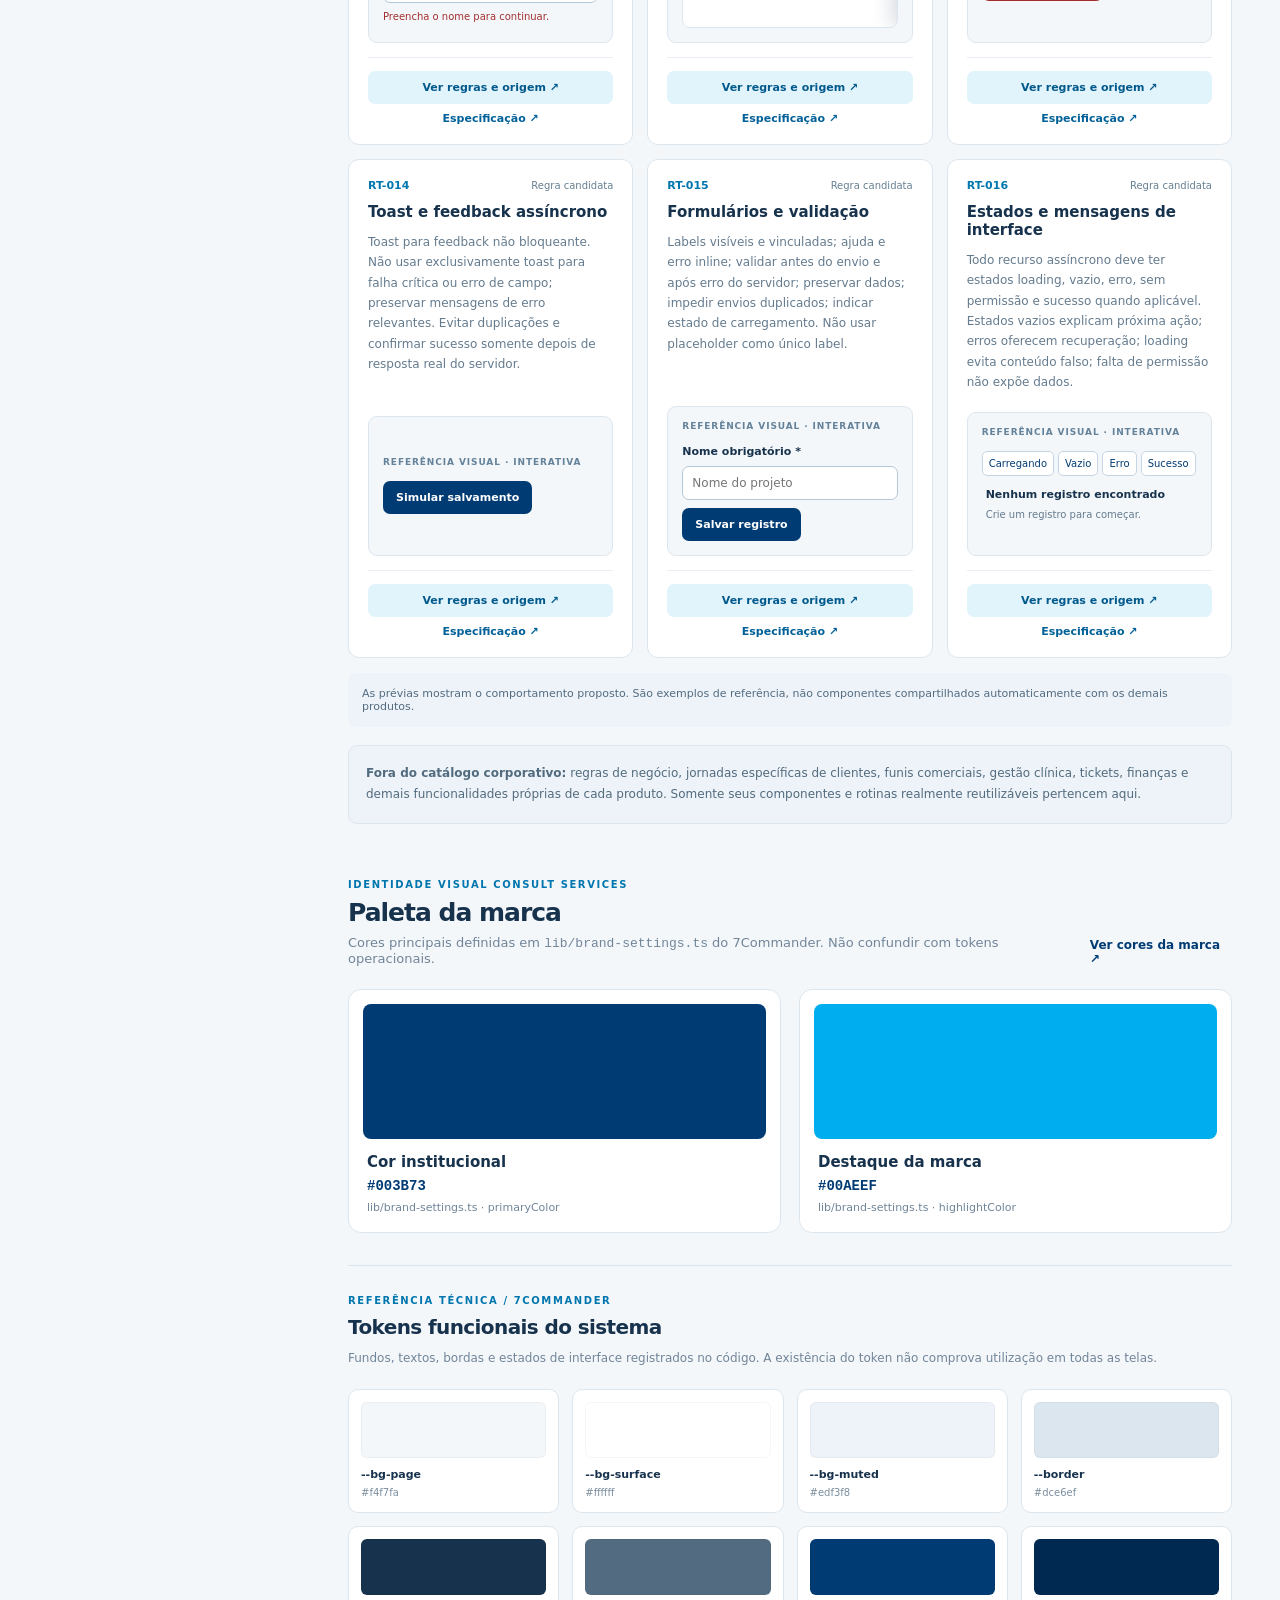
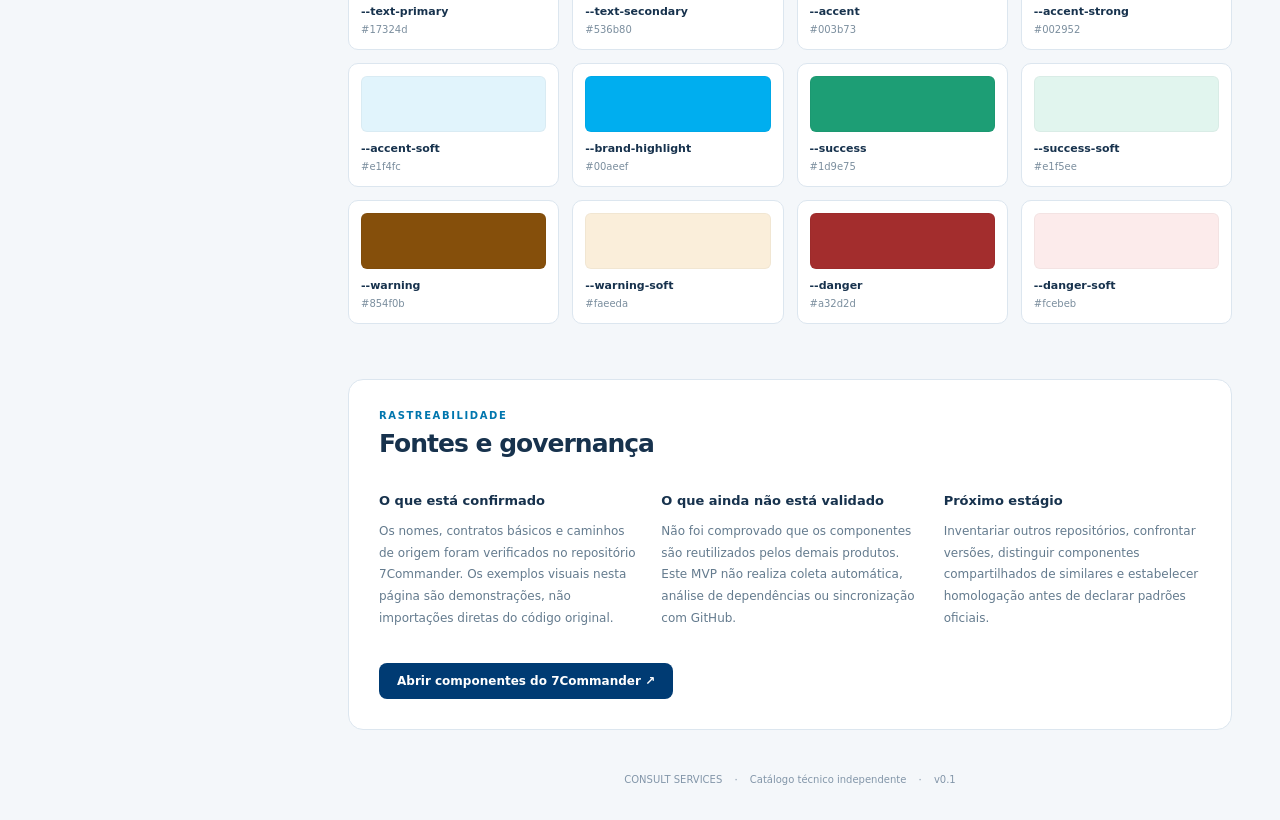
==== commit af6cfda6: "feat: add interactive previews to UI standards RT-011 through RT-016" ====
--- a/index.html
+++ b/index.html
@@ -7,8 +7,8 @@
 <section class="section" id="catalogo"><div class="section-title"><div><div class="eyebrow dark">BIBLIOTECA VISUAL</div><h2>Explore os componentes</h2><p>Pré-visualizações independentes inspiradas no código existente.</p></div><span id="result-count" class="result-pill"></span></div>
 <div class="toolbar"><label class="search"><span>⌕</span><input id="search" type="search" placeholder="Buscar componente, uso ou arquivo..." aria-label="Buscar componentes"/></label><div id="filters" class="filters" aria-label="Filtrar por categoria"></div></div>
 <div id="catalog" class="catalog-grid" aria-live="polite"></div><div id="empty" class="empty" hidden>Nenhum componente encontrado. Ajuste os filtros.</div></section>
-<section class="section" id="rotinas"><div class="section-title"><div><div class="eyebrow dark">PADRÕES FUNCIONAIS</div><h2>Rotinas padrão Consult Services</h2><p>Regras de comportamento, implementação de referência e critérios de aceitação.</p></div><span class="result-pill">16 rotinas documentadas</span></div><article class="routine-card"><div class="routine-heading"><div><span class="routine-kicker">RT-001 · IDENTIDADE E PERSONALIZAÇÃO</span><h3>Whitelabel do cliente</h3><p>Personalizar a identidade apresentada ao cliente mantendo a identificação do produto e uma opção de retorno à identidade original.</p></div><span class="routine-status">Implementação de referência identificada</span></div><div class="routine-cols"><div><h4>Comportamento verificado no 7Commander</h4><ul><li>Nome e logotipo configuráveis</li><li>Cor principal e cor de destaque editáveis</li><li>Sugestão de cores ao importar a imagem</li><li>Salvar no LocalStorage do navegador</li><li>Atualizar o menu depois de salvar</li><li>Restaurar a identidade Consult Services</li></ul></div><div><h4>Padrão proposto para novos produtos</h4><ul><li>Logotipo do cliente na área de marca do menu</li><li>Nome e identidade do produto preservados</li><li>Fallback para identidade Consult Services</li><li>Separação por tenant nos produtos multiempresa</li><li>Validação de imagem, cores, contraste e permissões</li><li>Persistência centralizada em produção SaaS</li></ul></div></div><div class="routine-demo"><div><h4>Demonstração do comportamento</h4><p>Ao enviar uma logo, o sistema sugere duas cores automaticamente. Você pode ajustá-las e visualizar o resultado no menu, botões e conteúdo. Simulação local, sem salvar no 7Commander.</p><label>Nome do cliente<input id="white-client" type="text" value="Cliente demonstração" maxlength="70"/></label><label>Logotipo do cliente (prévia local)<input id="white-logo" type="file" accept="image/png,image/jpeg,image/webp"/></label><p id="white-color-status" class="white-color-status" role="status" aria-live="polite">Envie uma imagem para sugerir automaticamente as cores.</p><div class="color-controls"><label>Cor principal<input id="white-primary" type="color" value="#003b73"/></label><label>Cor de destaque<input id="white-highlight" type="color" value="#00aeef"/></label></div><button id="white-reset" class="filter" type="button">Restaurar padrão</button></div><div class="whitelabel-preview"><div id="white-menu" class="whitelabel-sidebar"><div class="whitelabel-logo"><img id="white-logo-img" src="https://i.imgur.com/gxXnYsA.png" alt="Prévia do logotipo"/></div><div class="whitelabel-client" id="white-client-name">Cliente demonstração</div><strong>7COMMANDER <small>DEMO</small></strong><p>Gestão de projetos e operações</p><div class="whitelabel-divider"></div><span>PRINCIPAL</span><div id="white-menu-active" class="whitelabel-active">⌂　Início</div><div class="whitelabel-menu-item">▢　Daily</div><span>DADOS</span><div class="whitelabel-menu-item">▱　Projetos</div></div><div class="whitelabel-content" id="white-content"><div class="whitelabel-content-top" id="white-content-top">PRÉVIA DO WORKSPACE</div><h4>Visão geral</h4><p>Identidade visual aplicada ao conteúdo.</p><div class="whitelabel-content-card"><span>Indicador operacional</span><strong>24</strong><small>Registros ativos</small></div><button type="button" id="white-preview-button">Ação principal</button><div class="whitelabel-preview-pill" id="white-preview-pill">● Em andamento</div></div></div></div><div class="routine-footer"><div><strong>Arquivos de referência</strong><p><code>lib/brand-settings.ts</code>, <code>components/settings/client-brand-config.tsx</code>, <code>components/layout/sidebar.tsx</code></p></div><div class="routine-links"><a href="https://github.com/CMOURASIGA/7Commander/blob/main/lib/brand-settings.ts" target="_blank" rel="noopener noreferrer">Código de referência ↗</a><a href="https://github.com/CMOURASIGA/7Commander/blob/main/components/settings/client-brand-config.tsx" target="_blank" rel="noopener noreferrer">Configuração visual ↗</a><a href="./padroes/RT-001-whitelabel.md" target="_blank" rel="noopener noreferrer">Ler especificação completa ↗</a></div></div></article><div class="routine-list-head"><h3>Outras rotinas transversais</h3><p>Aplicáveis a diferentes produtos. Implementações específicas e pendências são declaradas individualmente.</p></div><div id="routine-grid" class="standard-grid"><article class="standard-card"><div class="standard-top"><strong>RT-002</strong><span>Implementado no 7Commander</span></div><h3>Login e autenticação</h3><p>Supabase Auth com login Google, fluxo OAuth e redirecionamento após autenticação.</p><div class="standard-actions"><button data-routine="RT-002" type="button">Requisitos e critérios ↗</button><a href="https://github.com/CMOURASIGA/7Commander/blob/main/components/auth/kairos-auth-provider.tsx" target="_blank" rel="noopener noreferrer">Código de referência ↗</a></div></article><article class="standard-card"><div class="standard-top"><strong>RT-003</strong><span>Parcial: autenticação observada; RBAC corporativo não comprovado</span></div><h3>Sessões e permissões (RBAC)</h3><p>Contexto de usuário, autenticação de API e verificação de acesso.</p><div class="standard-actions"><button data-routine="RT-003" type="button">Requisitos e critérios ↗</button><a href="https://github.com/CMOURASIGA/7Commander/blob/main/lib/api-auth.ts" target="_blank" rel="noopener noreferrer">Código de referência ↗</a></div></article><article class="standard-card"><div class="standard-top"><strong>RT-004</strong><span>Implementado no 7Commander</span></div><h3>Notificações e mensagens</h3><p>ToastProvider com tons success, error e info; descarte após tempo definido.</p><div class="standard-actions"><button data-routine="RT-004" type="button">Requisitos e critérios ↗</button><a href="https://github.com/CMOURASIGA/7Commander/blob/main/components/ui/toast.tsx" target="_blank" rel="noopener noreferrer">Código de referência ↗</a></div></article><article class="standard-card"><div class="standard-top"><strong>RT-005</strong><span>Parcial: evidência de auditoria de integrações; cobertura global não comprovada</span></div><h3>Auditoria e rastreabilidade</h3><p>Há migrações e serviços de auditoria de integrações no repositório.</p><div class="standard-actions"><button data-routine="RT-005" type="button">Requisitos e critérios ↗</button><a href="https://github.com/CMOURASIGA/7Commander/blob/main/database/migrations/029_integrations_audit.sql" target="_blank" rel="noopener noreferrer">Código de referência ↗</a></div></article><article class="standard-card"><div class="standard-top"><strong>RT-006</strong><span>Implementado para confirmação; padrão global de erros não comprovado</span></div><h3>Tratamento de erros e confirmações</h3><p>Confirmação com ConfirmProvider/useConfirm, cancelamento, Escape e variantes de perigo.</p><div class="standard-actions"><button data-routine="RT-006" type="button">Requisitos e critérios ↗</button><a href="https://github.com/CMOURASIGA/7Commander/blob/main/components/ui/confirm-dialog.tsx" target="_blank" rel="noopener noreferrer">Código de referência ↗</a></div></article><article class="standard-card"><div class="standard-top"><strong>RT-007</strong><span>Implementado no 7Commander</span></div><h3>Responsividade e navegação mobile</h3><p>Sidebar responsiva, drawer mobile, fechamento na troca de rota e header contextual.</p><div class="standard-actions"><button data-routine="RT-007" type="button">Requisitos e critérios ↗</button><a href="https://github.com/CMOURASIGA/7Commander/blob/main/components/layout/app-shell.tsx" target="_blank" rel="noopener noreferrer">Código de referência ↗</a></div></article><article class="standard-card"><div class="standard-top"><strong>RT-008</strong><span>Implementado parcialmente; preferências gerais compartilhadas não comprovadas</span></div><h3>Configurações e preferências</h3><p>Tela de configurações operacionais e validação de variáveis públicas e do servidor.</p><div class="standard-actions"><button data-routine="RT-008" type="button">Requisitos e critérios ↗</button><a href="https://github.com/CMOURASIGA/7Commander/blob/main/app/settings/page.tsx" target="_blank" rel="noopener noreferrer">Código de referência ↗</a></div></article><article class="standard-card"><div class="standard-top"><strong>RT-009</strong><span>Implementado no 7Commander</span></div><h3>Identidade de produto e layout-base</h3><p>Header, BrandLockup, Sidebar e AppShell organizam identidade, navegação e conteúdo.</p><div class="standard-actions"><button data-routine="RT-009" type="button">Requisitos e critérios ↗</button><a href="https://github.com/CMOURASIGA/7Commander/blob/main/components/layout/header.tsx" target="_blank" rel="noopener noreferrer">Código de referência ↗</a></div></article><article class="standard-card"><div class="standard-top"><strong>RT-010</strong><span>Evidência de validação no 7Commander</span></div><h3>Validação de ambientes e segredos</h3><p>Validação de variáveis de frontend/backend e estado de serviços na tela de configurações.</p><div class="standard-actions"><button data-routine="RT-010" type="button">Requisitos e critérios ↗</button><a href="https://github.com/CMOURASIGA/7Commander/blob/main/lib/env.ts" target="_blank" rel="noopener noreferrer">Código de referência ↗</a></div></article></div><div class="routine-list-head"><h3>Regras de interação e linguagem</h3><p>Quando usar labels, mensagens, drawer, modal, toast e estados da interface.</p></div><div class="standard-grid" id="interaction-grid"><article class="standard-card interaction-card"><div class="standard-top"><strong>RT-011</strong><span>Regra candidata</span></div><h3>Labels e mensagens</h3><p>Distinguir label de campo, texto auxiliar, erro inline e feedback global. Usar linguagem clara com ação e objeto. Não depender apenas de cor; associar mensagem ao campo e utilizar aria-describedby. Sucesso breve via toast; erros de validação próximos ao campo; falhas bloqueantes em área persistente.</p><div class="standard-actions"><button data-interaction="RT-011" type="button">Ver regras e origem ↗</button><a href="./padroes/RT-011.md" target="_blank" rel="noopener noreferrer">Especificação ↗</a></div></article><article class="standard-card interaction-card"><div class="standard-top"><strong>RT-012</strong><span>Regra candidata</span></div><h3>Drawer e painel lateral</h3><p>Utilizar drawer em detalhes, edição curta ou atividade contextual que não exija sair da página. Modal para decisão pontual; página para fluxo longo e tarefas complexas. Em drawer, definir foco inicial, devolver foco ao gatilho, preservar alterações e pedir confirmação ao descartar mudanças.</p><div class="standard-actions"><button data-interaction="RT-012" type="button">Ver regras e origem ↗</button><a href="./padroes/RT-012.md" target="_blank" rel="noopener noreferrer">Especificação ↗</a></div></article><article class="standard-card interaction-card"><div class="standard-top"><strong>RT-013</strong><span>Regra candidata</span></div><h3>Modal e confirmação</h3><p>Usar modal para confirmação ou escolha curta; ações destrutivas exigem consequência explícita e rótulos inequívocos. Não usar modal para tarefas longas; evitar confirmações repetitivas de baixo risco. Gerenciar foco e fechar corretamente.</p><div class="standard-actions"><button data-interaction="RT-013" type="button">Ver regras e origem ↗</button><a href="./padroes/RT-013.md" target="_blank" rel="noopener noreferrer">Especificação ↗</a></div></article><article class="standard-card interaction-card"><div class="standard-top"><strong>RT-014</strong><span>Regra candidata</span></div><h3>Toast e feedback assíncrono</h3><p>Toast para feedback não bloqueante. Não usar exclusivamente toast para falha crítica ou erro de campo; preservar mensagens de erro relevantes. Evitar duplicações e confirmar sucesso somente depois de resposta real do servidor.</p><div class="standard-actions"><button data-interaction="RT-014" type="button">Ver regras e origem ↗</button><a href="./padroes/RT-014.md" target="_blank" rel="noopener noreferrer">Especificação ↗</a></div></article><article class="standard-card interaction-card"><div class="standard-top"><strong>RT-015</strong><span>Regra candidata</span></div><h3>Formulários e validação</h3><p>Labels visíveis e vinculadas; ajuda e erro inline; validar antes do envio e após erro do servidor; preservar dados; impedir envios duplicados; indicar estado de carregamento. Não usar placeholder como único label.</p><div class="standard-actions"><button data-interaction="RT-015" type="button">Ver regras e origem ↗</button><a href="./padroes/RT-015.md" target="_blank" rel="noopener noreferrer">Especificação ↗</a></div></article><article class="standard-card interaction-card"><div class="standard-top"><strong>RT-016</strong><span>Regra candidata</span></div><h3>Estados e mensagens de interface</h3><p>Todo recurso assíncrono deve ter estados loading, vazio, erro, sem permissão e sucesso quando aplicável. Estados vazios explicam próxima ação; erros oferecem recuperação; loading evita conteúdo falso; falta de permissão não expõe dados.</p><div class="standard-actions"><button data-interaction="RT-016" type="button">Ver regras e origem ↗</button><a href="./padroes/RT-016.md" target="_blank" rel="noopener noreferrer">Especificação ↗</a></div></article></div><div class="scope-note"><strong>Fora do catálogo corporativo:</strong> regras de negócio, jornadas específicas de clientes, funis comerciais, gestão clínica, tickets, finanças e demais funcionalidades próprias de cada produto. Somente seus componentes e rotinas realmente reutilizáveis pertencem aqui.</div></section><section class="section token-section" id="tokens"><div class="section-title"><div><div class="eyebrow dark">IDENTIDADE VISUAL CONSULT SERVICES</div><h2>Paleta da marca</h2><p>Cores principais definidas em <code>lib/brand-settings.ts</code> do 7Commander. Não confundir com tokens operacionais.</p></div><a class="small-link" target="_blank" rel="noopener noreferrer" href="https://github.com/CMOURASIGA/7Commander/blob/main/lib/brand-settings.ts">Ver cores da marca ↗</a></div><div id="brand-grid" class="brand-grid"></div><div class="token-subsection"><div><div class="eyebrow dark">REFERÊNCIA TÉCNICA / 7COMMANDER</div><h3>Tokens funcionais do sistema</h3><p>Fundos, textos, bordas e estados de interface registrados no código. A existência do token não comprova utilização em todas as telas.</p></div><div id="token-grid" class="token-grid"></div></div></section>
+<section class="section" id="rotinas"><div class="section-title"><div><div class="eyebrow dark">PADRÕES FUNCIONAIS</div><h2>Rotinas padrão Consult Services</h2><p>Regras de comportamento, implementação de referência e critérios de aceitação.</p></div><span class="result-pill">16 rotinas documentadas</span></div><article class="routine-card"><div class="routine-heading"><div><span class="routine-kicker">RT-001 · IDENTIDADE E PERSONALIZAÇÃO</span><h3>Whitelabel do cliente</h3><p>Personalizar a identidade apresentada ao cliente mantendo a identificação do produto e uma opção de retorno à identidade original.</p></div><span class="routine-status">Implementação de referência identificada</span></div><div class="routine-cols"><div><h4>Comportamento verificado no 7Commander</h4><ul><li>Nome e logotipo configuráveis</li><li>Cor principal e cor de destaque editáveis</li><li>Sugestão de cores ao importar a imagem</li><li>Salvar no LocalStorage do navegador</li><li>Atualizar o menu depois de salvar</li><li>Restaurar a identidade Consult Services</li></ul></div><div><h4>Padrão proposto para novos produtos</h4><ul><li>Logotipo do cliente na área de marca do menu</li><li>Nome e identidade do produto preservados</li><li>Fallback para identidade Consult Services</li><li>Separação por tenant nos produtos multiempresa</li><li>Validação de imagem, cores, contraste e permissões</li><li>Persistência centralizada em produção SaaS</li></ul></div></div><div class="routine-demo"><div><h4>Demonstração do comportamento</h4><p>Ao enviar uma logo, o sistema sugere duas cores automaticamente. Você pode ajustá-las e visualizar o resultado no menu, botões e conteúdo. Simulação local, sem salvar no 7Commander.</p><label>Nome do cliente<input id="white-client" type="text" value="Cliente demonstração" maxlength="70"/></label><label>Logotipo do cliente (prévia local)<input id="white-logo" type="file" accept="image/png,image/jpeg,image/webp"/></label><p id="white-color-status" class="white-color-status" role="status" aria-live="polite">Envie uma imagem para sugerir automaticamente as cores.</p><div class="color-controls"><label>Cor principal<input id="white-primary" type="color" value="#003b73"/></label><label>Cor de destaque<input id="white-highlight" type="color" value="#00aeef"/></label></div><button id="white-reset" class="filter" type="button">Restaurar padrão</button></div><div class="whitelabel-preview"><div id="white-menu" class="whitelabel-sidebar"><div class="whitelabel-logo"><img id="white-logo-img" src="https://i.imgur.com/gxXnYsA.png" alt="Prévia do logotipo"/></div><div class="whitelabel-client" id="white-client-name">Cliente demonstração</div><strong>7COMMANDER <small>DEMO</small></strong><p>Gestão de projetos e operações</p><div class="whitelabel-divider"></div><span>PRINCIPAL</span><div id="white-menu-active" class="whitelabel-active">⌂　Início</div><div class="whitelabel-menu-item">▢　Daily</div><span>DADOS</span><div class="whitelabel-menu-item">▱　Projetos</div></div><div class="whitelabel-content" id="white-content"><div class="whitelabel-content-top" id="white-content-top">PRÉVIA DO WORKSPACE</div><h4>Visão geral</h4><p>Identidade visual aplicada ao conteúdo.</p><div class="whitelabel-content-card"><span>Indicador operacional</span><strong>24</strong><small>Registros ativos</small></div><button type="button" id="white-preview-button">Ação principal</button><div class="whitelabel-preview-pill" id="white-preview-pill">● Em andamento</div></div></div></div><div class="routine-footer"><div><strong>Arquivos de referência</strong><p><code>lib/brand-settings.ts</code>, <code>components/settings/client-brand-config.tsx</code>, <code>components/layout/sidebar.tsx</code></p></div><div class="routine-links"><a href="https://github.com/CMOURASIGA/7Commander/blob/main/lib/brand-settings.ts" target="_blank" rel="noopener noreferrer">Código de referência ↗</a><a href="https://github.com/CMOURASIGA/7Commander/blob/main/components/settings/client-brand-config.tsx" target="_blank" rel="noopener noreferrer">Configuração visual ↗</a><a href="./padroes/RT-001-whitelabel.md" target="_blank" rel="noopener noreferrer">Ler especificação completa ↗</a></div></div></article><div class="routine-list-head"><h3>Outras rotinas transversais</h3><p>Aplicáveis a diferentes produtos. Implementações específicas e pendências são declaradas individualmente.</p></div><div id="routine-grid" class="standard-grid"><article class="standard-card"><div class="standard-top"><strong>RT-002</strong><span>Implementado no 7Commander</span></div><h3>Login e autenticação</h3><p>Supabase Auth com login Google, fluxo OAuth e redirecionamento após autenticação.</p><div class="standard-actions"><button data-routine="RT-002" type="button">Requisitos e critérios ↗</button><a href="https://github.com/CMOURASIGA/7Commander/blob/main/components/auth/kairos-auth-provider.tsx" target="_blank" rel="noopener noreferrer">Código de referência ↗</a></div></article><article class="standard-card"><div class="standard-top"><strong>RT-003</strong><span>Parcial: autenticação observada; RBAC corporativo não comprovado</span></div><h3>Sessões e permissões (RBAC)</h3><p>Contexto de usuário, autenticação de API e verificação de acesso.</p><div class="standard-actions"><button data-routine="RT-003" type="button">Requisitos e critérios ↗</button><a href="https://github.com/CMOURASIGA/7Commander/blob/main/lib/api-auth.ts" target="_blank" rel="noopener noreferrer">Código de referência ↗</a></div></article><article class="standard-card"><div class="standard-top"><strong>RT-004</strong><span>Implementado no 7Commander</span></div><h3>Notificações e mensagens</h3><p>ToastProvider com tons success, error e info; descarte após tempo definido.</p><div class="standard-actions"><button data-routine="RT-004" type="button">Requisitos e critérios ↗</button><a href="https://github.com/CMOURASIGA/7Commander/blob/main/components/ui/toast.tsx" target="_blank" rel="noopener noreferrer">Código de referência ↗</a></div></article><article class="standard-card"><div class="standard-top"><strong>RT-005</strong><span>Parcial: evidência de auditoria de integrações; cobertura global não comprovada</span></div><h3>Auditoria e rastreabilidade</h3><p>Há migrações e serviços de auditoria de integrações no repositório.</p><div class="standard-actions"><button data-routine="RT-005" type="button">Requisitos e critérios ↗</button><a href="https://github.com/CMOURASIGA/7Commander/blob/main/database/migrations/029_integrations_audit.sql" target="_blank" rel="noopener noreferrer">Código de referência ↗</a></div></article><article class="standard-card"><div class="standard-top"><strong>RT-006</strong><span>Implementado para confirmação; padrão global de erros não comprovado</span></div><h3>Tratamento de erros e confirmações</h3><p>Confirmação com ConfirmProvider/useConfirm, cancelamento, Escape e variantes de perigo.</p><div class="standard-actions"><button data-routine="RT-006" type="button">Requisitos e critérios ↗</button><a href="https://github.com/CMOURASIGA/7Commander/blob/main/components/ui/confirm-dialog.tsx" target="_blank" rel="noopener noreferrer">Código de referência ↗</a></div></article><article class="standard-card"><div class="standard-top"><strong>RT-007</strong><span>Implementado no 7Commander</span></div><h3>Responsividade e navegação mobile</h3><p>Sidebar responsiva, drawer mobile, fechamento na troca de rota e header contextual.</p><div class="standard-actions"><button data-routine="RT-007" type="button">Requisitos e critérios ↗</button><a href="https://github.com/CMOURASIGA/7Commander/blob/main/components/layout/app-shell.tsx" target="_blank" rel="noopener noreferrer">Código de referência ↗</a></div></article><article class="standard-card"><div class="standard-top"><strong>RT-008</strong><span>Implementado parcialmente; preferências gerais compartilhadas não comprovadas</span></div><h3>Configurações e preferências</h3><p>Tela de configurações operacionais e validação de variáveis públicas e do servidor.</p><div class="standard-actions"><button data-routine="RT-008" type="button">Requisitos e critérios ↗</button><a href="https://github.com/CMOURASIGA/7Commander/blob/main/app/settings/page.tsx" target="_blank" rel="noopener noreferrer">Código de referência ↗</a></div></article><article class="standard-card"><div class="standard-top"><strong>RT-009</strong><span>Implementado no 7Commander</span></div><h3>Identidade de produto e layout-base</h3><p>Header, BrandLockup, Sidebar e AppShell organizam identidade, navegação e conteúdo.</p><div class="standard-actions"><button data-routine="RT-009" type="button">Requisitos e critérios ↗</button><a href="https://github.com/CMOURASIGA/7Commander/blob/main/components/layout/header.tsx" target="_blank" rel="noopener noreferrer">Código de referência ↗</a></div></article><article class="standard-card"><div class="standard-top"><strong>RT-010</strong><span>Evidência de validação no 7Commander</span></div><h3>Validação de ambientes e segredos</h3><p>Validação de variáveis de frontend/backend e estado de serviços na tela de configurações.</p><div class="standard-actions"><button data-routine="RT-010" type="button">Requisitos e critérios ↗</button><a href="https://github.com/CMOURASIGA/7Commander/blob/main/lib/env.ts" target="_blank" rel="noopener noreferrer">Código de referência ↗</a></div></article></div><div class="routine-list-head"><h3>Regras de interação e linguagem</h3><p>Quando usar labels, mensagens, drawer, modal, toast e estados da interface.</p></div><div class="standard-grid" id="interaction-grid"><article class="standard-card interaction-card"><div class="standard-top"><strong>RT-011</strong><span>Regra candidata</span></div><h3>Labels e mensagens</h3><p>Distinguir label de campo, texto auxiliar, erro inline e feedback global. Usar linguagem clara com ação e objeto. Não depender apenas de cor; associar mensagem ao campo e utilizar aria-describedby. Sucesso breve via toast; erros de validação próximos ao campo; falhas bloqueantes em área persistente.</p><div class="ix-demo"><div class="ix-demo-label">REFERÊNCIA VISUAL · INTERATIVA</div><div class="ix-field"><label for="ix-label-input">Nome do cliente <b>*</b></label><input id="ix-label-input" aria-describedby="ix-label-error" placeholder="Digite o nome" /><span id="ix-label-error" class="ix-error" aria-live="polite">Preencha o nome para continuar.</span></div></div><div class="standard-actions"><button data-interaction="RT-011" type="button">Ver regras e origem ↗</button><a href="./padroes/RT-011.md" target="_blank" rel="noopener noreferrer">Especificação ↗</a></div></article><article class="standard-card interaction-card"><div class="standard-top"><strong>RT-012</strong><span>Regra candidata</span></div><h3>Drawer e painel lateral</h3><p>Utilizar drawer em detalhes, edição curta ou atividade contextual que não exija sair da página. Modal para decisão pontual; página para fluxo longo e tarefas complexas. Em drawer, definir foco inicial, devolver foco ao gatilho, preservar alterações e pedir confirmação ao descartar mudanças.</p><div class="ix-demo"><div class="ix-demo-label">REFERÊNCIA VISUAL · INTERATIVA</div><div class="ix-drawer-scene"><div class="ix-scene-caption">Página de projetos</div><button class="ix-primary" data-demo-open="drawer">Ver detalhes</button><div class="ix-drawer" id="ix-drawer"><button class="ix-x" data-demo-close="drawer" aria-label="Fechar painel">×</button><b>Detalhes do registro</b><p>Informações rápidas, sem abandonar a tela.</p><label>Observação<input aria-label="Observação" placeholder="Editar observação"/></label></div></div></div><div class="standard-actions"><button data-interaction="RT-012" type="button">Ver regras e origem ↗</button><a href="./padroes/RT-012.md" target="_blank" rel="noopener noreferrer">Especificação ↗</a></div></article><article class="standard-card interaction-card"><div class="standard-top"><strong>RT-013</strong><span>Regra candidata</span></div><h3>Modal e confirmação</h3><p>Usar modal para confirmação ou escolha curta; ações destrutivas exigem consequência explícita e rótulos inequívocos. Não usar modal para tarefas longas; evitar confirmações repetitivas de baixo risco. Gerenciar foco e fechar corretamente.</p><div class="ix-demo"><div class="ix-demo-label">REFERÊNCIA VISUAL · INTERATIVA</div><button class="ix-danger" data-demo-open="modal">Excluir registro</button></div><div class="standard-actions"><button data-interaction="RT-013" type="button">Ver regras e origem ↗</button><a href="./padroes/RT-013.md" target="_blank" rel="noopener noreferrer">Especificação ↗</a></div></article><article class="standard-card interaction-card"><div class="standard-top"><strong>RT-014</strong><span>Regra candidata</span></div><h3>Toast e feedback assíncrono</h3><p>Toast para feedback não bloqueante. Não usar exclusivamente toast para falha crítica ou erro de campo; preservar mensagens de erro relevantes. Evitar duplicações e confirmar sucesso somente depois de resposta real do servidor.</p><div class="ix-demo"><div class="ix-demo-label">REFERÊNCIA VISUAL · INTERATIVA</div><button class="ix-primary" data-demo-open="toast">Simular salvamento</button><div class="ix-toast-preview" id="ix-toast-preview" role="status" hidden>✓ Registro salvo com sucesso.</div></div><div class="standard-actions"><button data-interaction="RT-014" type="button">Ver regras e origem ↗</button><a href="./padroes/RT-014.md" target="_blank" rel="noopener noreferrer">Especificação ↗</a></div></article><article class="standard-card interaction-card"><div class="standard-top"><strong>RT-015</strong><span>Regra candidata</span></div><h3>Formulários e validação</h3><p>Labels visíveis e vinculadas; ajuda e erro inline; validar antes do envio e após erro do servidor; preservar dados; impedir envios duplicados; indicar estado de carregamento. Não usar placeholder como único label.</p><div class="ix-demo"><div class="ix-demo-label">REFERÊNCIA VISUAL · INTERATIVA</div><form id="ix-form" class="ix-field"><label for="ix-form-name">Nome obrigatório *</label><input id="ix-form-name" placeholder="Nome do projeto" required/><span id="ix-form-error" class="ix-error" hidden>Informe o nome do projeto.</span><button class="ix-primary" type="submit">Salvar registro</button></form></div><div class="standard-actions"><button data-interaction="RT-015" type="button">Ver regras e origem ↗</button><a href="./padroes/RT-015.md" target="_blank" rel="noopener noreferrer">Especificação ↗</a></div></article><article class="standard-card interaction-card"><div class="standard-top"><strong>RT-016</strong><span>Regra candidata</span></div><h3>Estados e mensagens de interface</h3><p>Todo recurso assíncrono deve ter estados loading, vazio, erro, sem permissão e sucesso quando aplicável. Estados vazios explicam próxima ação; erros oferecem recuperação; loading evita conteúdo falso; falta de permissão não expõe dados.</p><div class="ix-demo"><div class="ix-demo-label">REFERÊNCIA VISUAL · INTERATIVA</div><div class="ix-state"><div class="ix-state-tabs"><button data-state="loading">Carregando</button><button data-state="empty">Vazio</button><button data-state="error">Erro</button><button data-state="success">Sucesso</button></div><div id="ix-state-content" class="ix-state-content" aria-live="polite"></div></div></div><div class="standard-actions"><button data-interaction="RT-016" type="button">Ver regras e origem ↗</button><a href="./padroes/RT-016.md" target="_blank" rel="noopener noreferrer">Especificação ↗</a></div></article></div><div class="ix-note">As prévias mostram o comportamento proposto. São exemplos de referência, não componentes compartilhados automaticamente com os demais produtos.</div><div class="scope-note"><strong>Fora do catálogo corporativo:</strong> regras de negócio, jornadas específicas de clientes, funis comerciais, gestão clínica, tickets, finanças e demais funcionalidades próprias de cada produto. Somente seus componentes e rotinas realmente reutilizáveis pertencem aqui.</div></section><section class="section token-section" id="tokens"><div class="section-title"><div><div class="eyebrow dark">IDENTIDADE VISUAL CONSULT SERVICES</div><h2>Paleta da marca</h2><p>Cores principais definidas em <code>lib/brand-settings.ts</code> do 7Commander. Não confundir com tokens operacionais.</p></div><a class="small-link" target="_blank" rel="noopener noreferrer" href="https://github.com/CMOURASIGA/7Commander/blob/main/lib/brand-settings.ts">Ver cores da marca ↗</a></div><div id="brand-grid" class="brand-grid"></div><div class="token-subsection"><div><div class="eyebrow dark">REFERÊNCIA TÉCNICA / 7COMMANDER</div><h3>Tokens funcionais do sistema</h3><p>Fundos, textos, bordas e estados de interface registrados no código. A existência do token não comprova utilização em todas as telas.</p></div><div id="token-grid" class="token-grid"></div></div></section>
 <section class="section governance" id="fontes"><div class="eyebrow dark">RASTREABILIDADE</div><h2>Fontes e governança</h2><div class="governance-grid"><div><h3>O que está confirmado</h3><p>Os nomes, contratos básicos e caminhos de origem foram verificados no repositório 7Commander. Os exemplos visuais nesta página são demonstrações, não importações diretas do código original.</p></div><div><h3>O que ainda não está validado</h3><p>Não foi comprovado que os componentes são reutilizados pelos demais produtos. Este MVP não realiza coleta automática, análise de dependências ou sincronização com GitHub.</p></div><div><h3>Próximo estágio</h3><p>Inventariar outros repositórios, confrontar versões, distinguir componentes compartilhados de similares e estabelecer homologação antes de declarar padrões oficiais.</p></div></div><a class="primary-link" href="https://github.com/CMOURASIGA/7Commander/tree/main/components" target="_blank" rel="noopener noreferrer">Abrir componentes do 7Commander ↗</a></section>
 <footer>CONSULT SERVICES <span>·</span> Catálogo técnico independente <span>·</span> v0.1</footer></main></div></div>
 <dialog id="details"><div class="dialog-head"><div><div class="eyebrow dark">FICHA TÉCNICA</div><h2 id="dialog-title"></h2></div><button id="close-dialog" aria-label="Fechar" class="close">×</button></div><div id="dialog-body"></div></dialog>
-<div id="toast" class="toast" role="status" aria-live="polite" hidden></div><script src="./app.js" defer></script></body></html>+<dialog id="ix-confirm" class="ix-confirm"><h3>Excluir registro?</h3><p>Esta ação é irreversível. Confirme somente se deseja continuar.</p><div class="ix-confirm-actions"><button data-confirm="cancel">Cancelar</button><button class="ix-danger" data-confirm="accept">Excluir</button></div></dialog><div id="toast" class="toast" role="status" aria-live="polite" hidden></div><script src="./app.js" defer></script></body></html>
--- a/styles.css
+++ b/styles.css
@@ -40,3 +40,11 @@
 /* Whitelabel: preview of brand colors beyond navigation */
 .white-color-status{background:#edf3f8;border-radius:7px;padding:10px;color:#526b7e;font-size:11px!important;line-height:1.5}
 .whitelabel-preview{gap:0;align-items:stretch;min-width:0;overflow:hidden}.whitelabel-sidebar{border-radius:12px 0 0 12px;flex:0 0 48%;min-width:0}.whitelabel-content{background:#fff;border:1px solid #dce6ef;border-left:0;border-radius:0 12px 12px 0;padding:15px 10px;flex:1;min-width:0;display:flex;flex-direction:column;gap:9px}.whitelabel-content-top{font-size:9px!important;font-weight:900!important;letter-spacing:.09em}.whitelabel-content h4{font-size:13px;margin:4px 0}.whitelabel-content p{font-size:10px;line-height:1.5;color:#647b8e;margin:0}.whitelabel-content-card{border:1px solid #dce6ef;background:#f4f7fa;padding:11px;border-radius:8px}.whitelabel-content-card span,.whitelabel-content-card small{display:block;font-size:9px;color:#647b8e}.whitelabel-content-card strong{display:block;font-size:24px;color:#17324d;margin:5px 0}.whitelabel-content button{border:0;border-radius:7px;padding:10px 7px;font-size:10px;font-weight:800}.whitelabel-preview-pill{border-radius:99px;padding:7px 5px;text-align:center;font-size:9px;font-weight:800}@media(max-width:1100px){.whitelabel-preview{flex-wrap:wrap}.whitelabel-sidebar{flex:1 1 100%;max-width:none;border-radius:12px 12px 0 0}.whitelabel-content{flex:1 1 100%;border-left:1px solid #dce6ef;border-radius:0 0 12px 12px}}
+
+/* Exemplos funcionais das regras de interação RT-011 a RT-016 */
+.ix-demo{margin:8px 0 3px;padding:14px;background:#f4f7fa;border:1px solid #dce6ef;border-radius:9px;min-height:140px;display:flex;flex-direction:column;justify-content:center;gap:10px}
+.ix-demo-label{font-size:9px;letter-spacing:.1em;color:#64829a;font-weight:900;margin-bottom:4px}
+.ix-field{display:flex;flex-direction:column;gap:8px}.ix-field label,.ix-drawer label{font-size:11px;font-weight:750;color:#17324d}.ix-field label b{color:#a32d2d}.ix-field input,.ix-drawer input{width:100%;border:1px solid #b5c8d8;border-radius:7px;padding:9px;font-size:12px;background:white}.ix-error{font-size:10px;color:#a32d2d}
+.ix-primary,.ix-danger{border:0;border-radius:7px;padding:10px 13px;font-size:11px;font-weight:800;align-self:flex-start}.ix-primary{background:#003b73;color:white}.ix-danger{background:#a32d2d;color:white}.ix-drawer-scene{background:#fff;position:relative;overflow:hidden;min-height:115px;border:1px solid #dce6ef;border-radius:8px;padding:14px}.ix-scene-caption{font-size:10px;color:#647b8e;margin-bottom:15px}.ix-drawer{position:absolute;inset:0 0 0 auto;width:82%;max-width:270px;background:#fff;border-left:2px solid #00aeef;box-shadow:-7px 0 20px #17324d30;transform:translateX(102%);transition:transform .22s ease;padding:15px;z-index:1}.ix-drawer.open{transform:translateX(0)}.ix-drawer b{font-size:12px}.ix-drawer p{font-size:10px;margin:9px 0}.ix-drawer label{display:flex;flex-direction:column;gap:5px}.ix-x{position:absolute;top:7px;right:9px;background:none;border:0;font-size:18px}.ix-toast-preview{padding:11px;background:#e1f5ee;color:#0f6e56;border:1px solid #9fe1cb;border-radius:8px;font-size:11px;font-weight:750}
+.ix-state-tabs{display:flex;flex-wrap:wrap;gap:4px}.ix-state-tabs button,.ix-state-content button{font-size:10px;background:white;border:1px solid #c6d6e4;border-radius:5px;padding:6px;color:#003b73}.ix-state-content{padding:12px 4px;min-height:65px;color:#17324d;font-size:11px}.ix-state-content p{min-height:0;margin:5px 0;font-size:10px}.ix-spinner{display:inline-block;width:12px;height:12px;border:2px solid #8bcdec;border-top-color:#003b73;border-radius:50%;animation:ix-spin .8s linear infinite}@keyframes ix-spin{to{transform:rotate(360deg)}}.ix-note{margin-top:15px;font-size:11px;color:#536b80;background:#edf3f8;padding:14px;border-radius:8px}
+.ix-confirm{border:1px solid #dce6ef;border-radius:12px;padding:22px;max-width:400px;width:90%}.ix-confirm h3{margin:0 0 10px;font-size:17px}.ix-confirm p{font-size:12px;line-height:1.7;color:#536b80}.ix-confirm-actions{display:flex;justify-content:flex-end;gap:8px;margin-top:20px}.ix-confirm-actions button:first-child{background:#fff;border:1px solid #dce6ef;border-radius:7px;padding:9px 13px;font-size:11px}
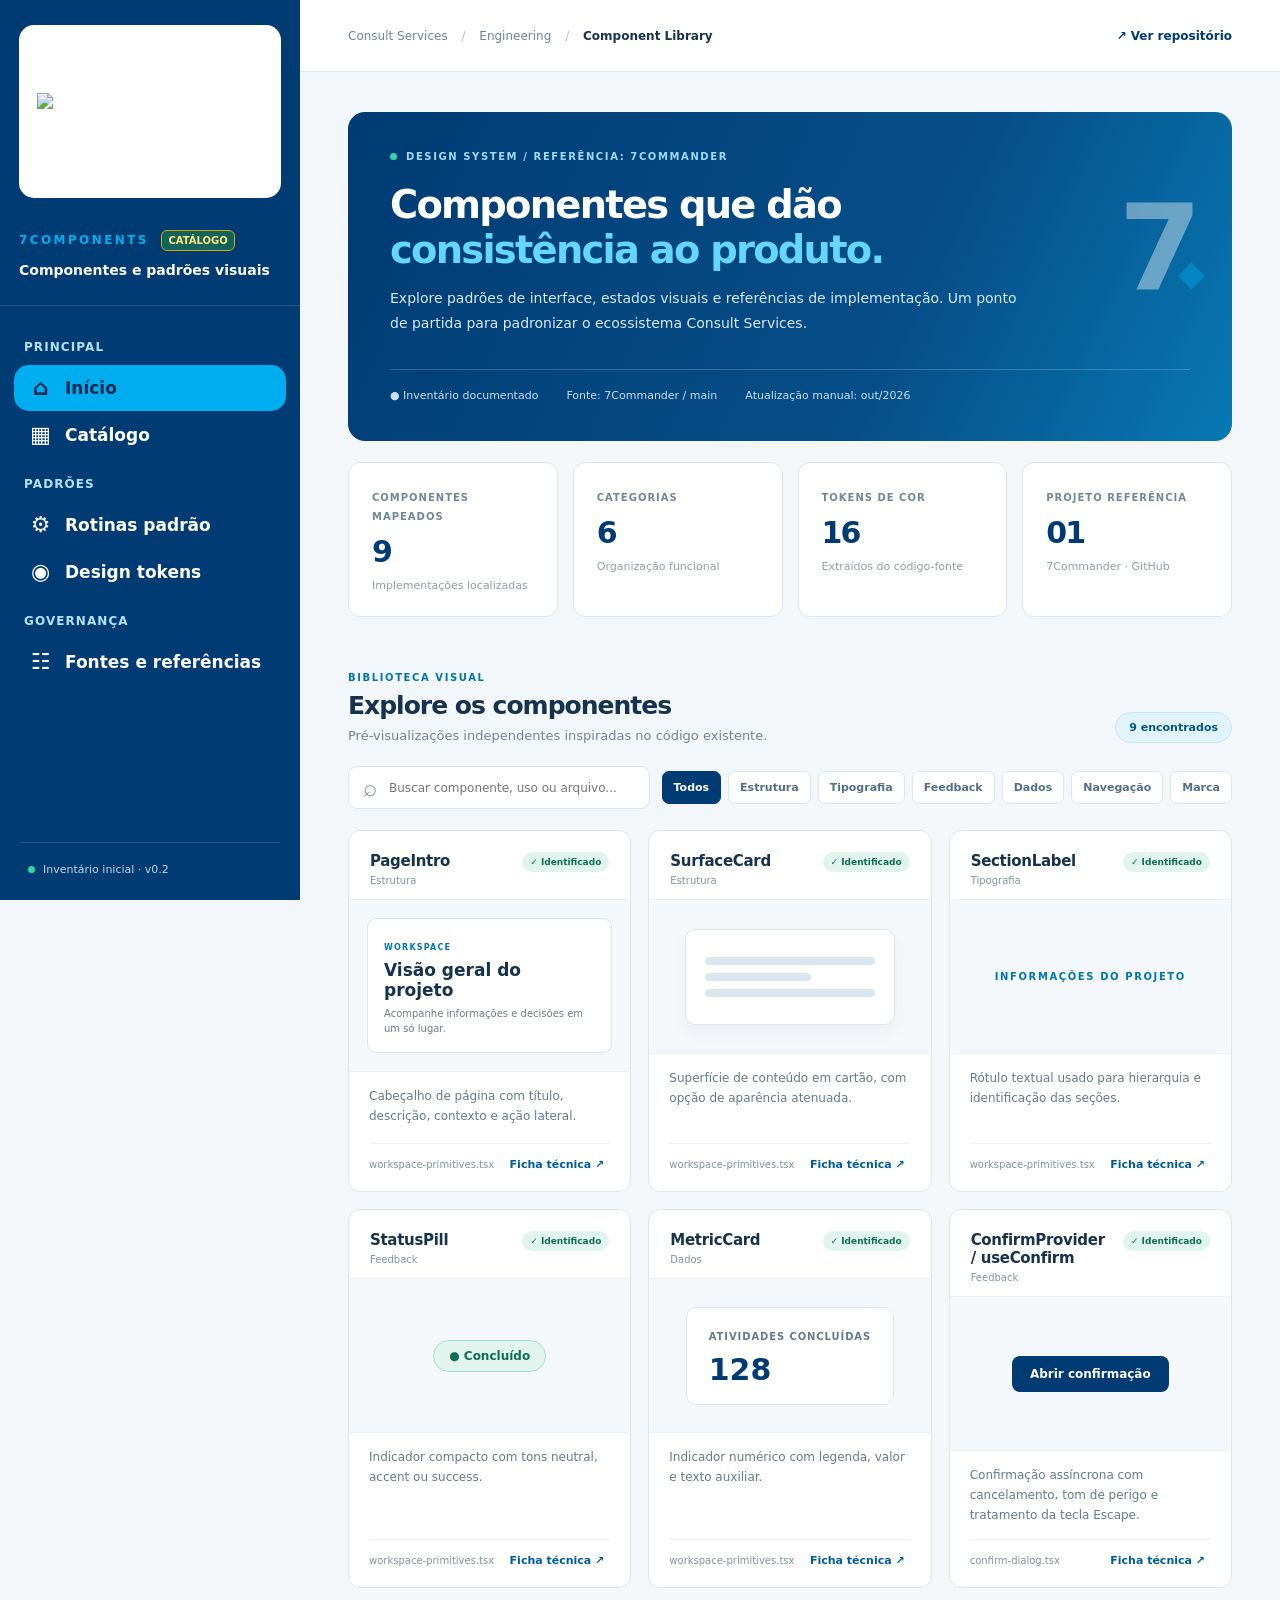
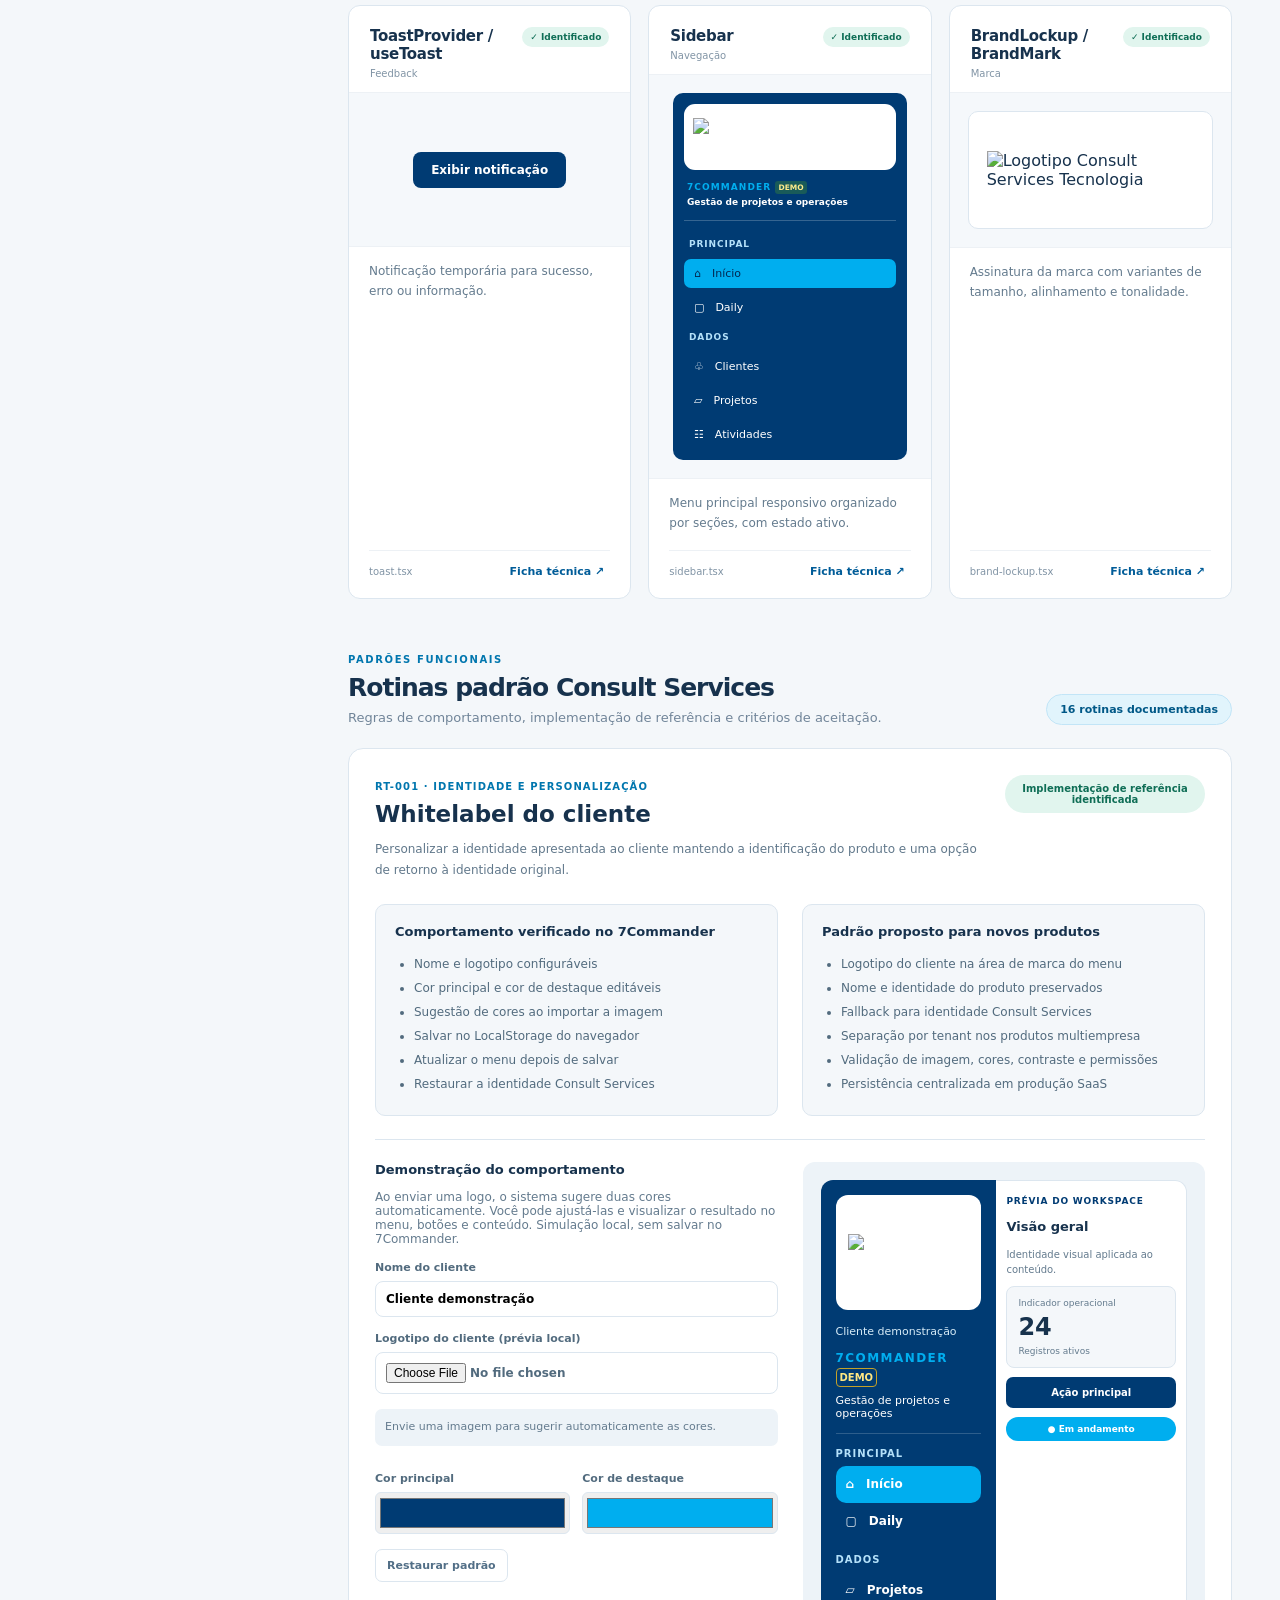
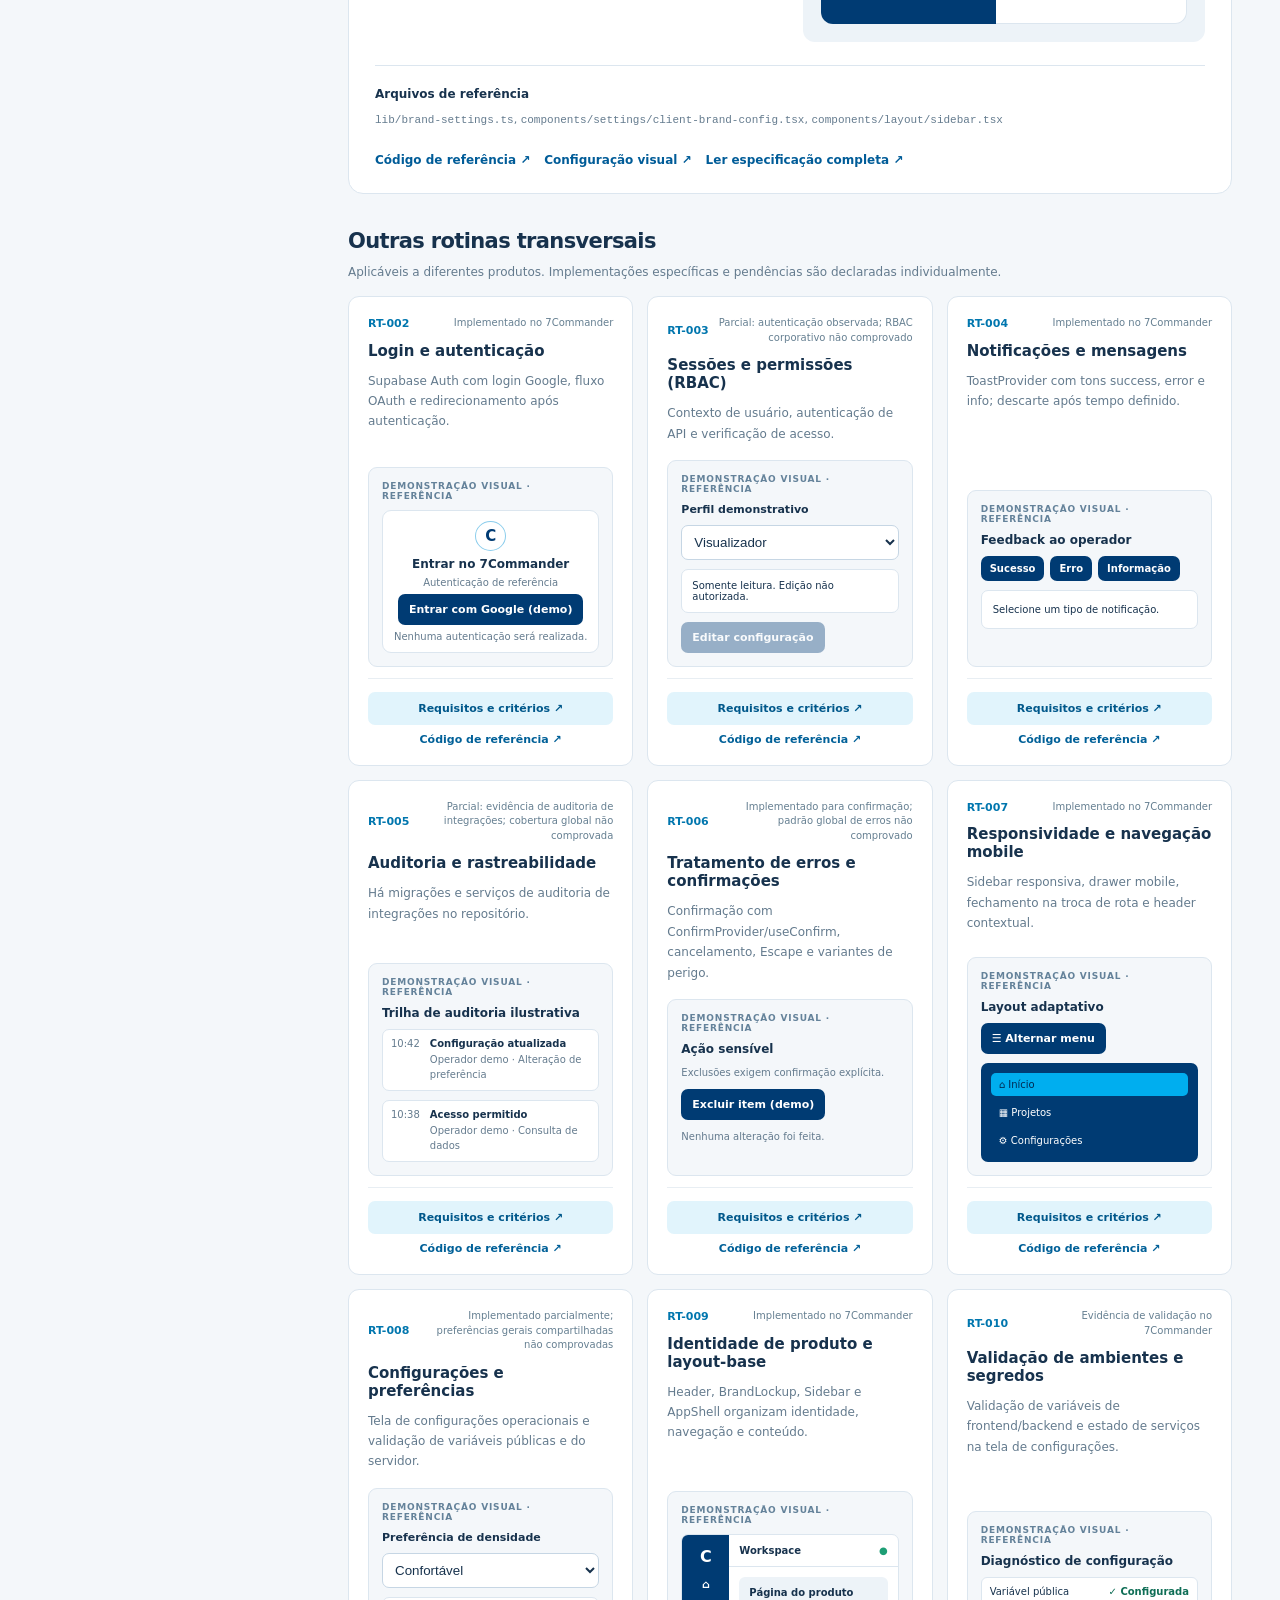
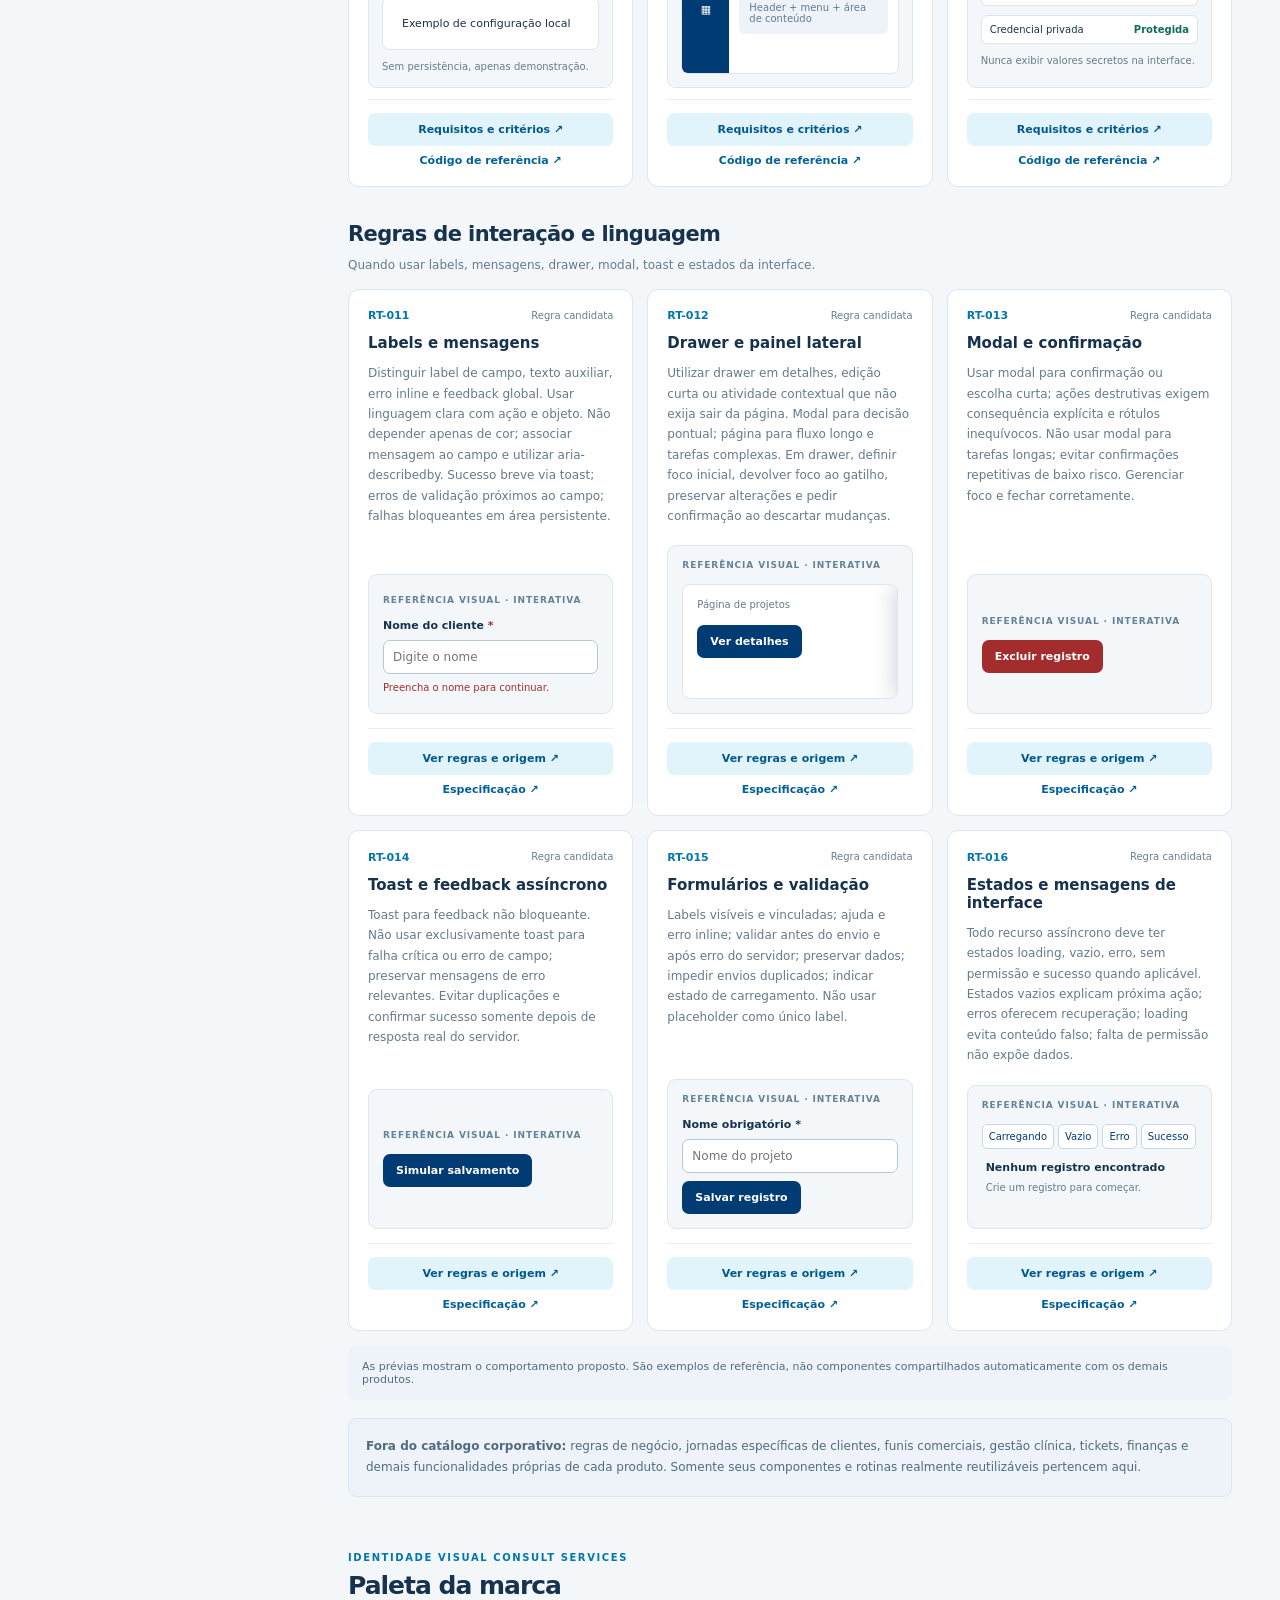
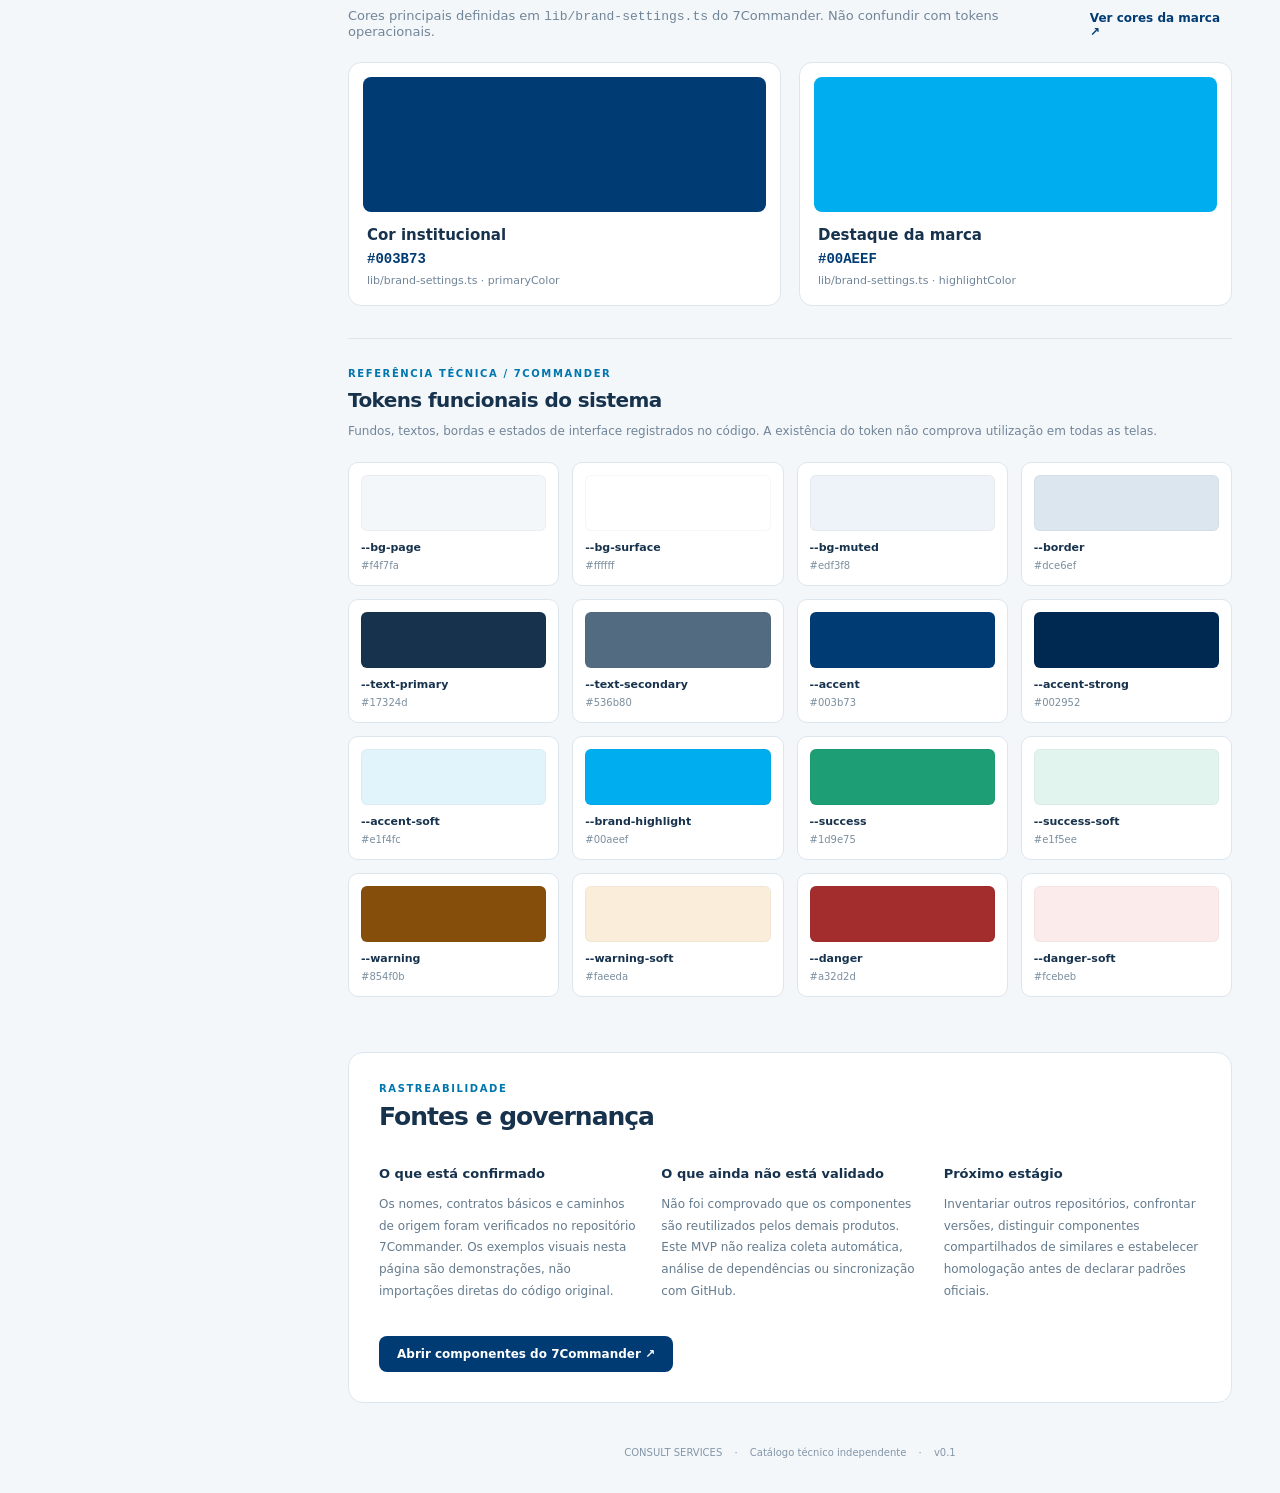
==== commit 4ba05da6: "feat: interactive reference previews for cross-product routines RT-002 to RT-010" ====
--- a/index.html
+++ b/index.html
@@ -7,7 +7,7 @@
 <section class="section" id="catalogo"><div class="section-title"><div><div class="eyebrow dark">BIBLIOTECA VISUAL</div><h2>Explore os componentes</h2><p>Pré-visualizações independentes inspiradas no código existente.</p></div><span id="result-count" class="result-pill"></span></div>
 <div class="toolbar"><label class="search"><span>⌕</span><input id="search" type="search" placeholder="Buscar componente, uso ou arquivo..." aria-label="Buscar componentes"/></label><div id="filters" class="filters" aria-label="Filtrar por categoria"></div></div>
 <div id="catalog" class="catalog-grid" aria-live="polite"></div><div id="empty" class="empty" hidden>Nenhum componente encontrado. Ajuste os filtros.</div></section>
-<section class="section" id="rotinas"><div class="section-title"><div><div class="eyebrow dark">PADRÕES FUNCIONAIS</div><h2>Rotinas padrão Consult Services</h2><p>Regras de comportamento, implementação de referência e critérios de aceitação.</p></div><span class="result-pill">16 rotinas documentadas</span></div><article class="routine-card"><div class="routine-heading"><div><span class="routine-kicker">RT-001 · IDENTIDADE E PERSONALIZAÇÃO</span><h3>Whitelabel do cliente</h3><p>Personalizar a identidade apresentada ao cliente mantendo a identificação do produto e uma opção de retorno à identidade original.</p></div><span class="routine-status">Implementação de referência identificada</span></div><div class="routine-cols"><div><h4>Comportamento verificado no 7Commander</h4><ul><li>Nome e logotipo configuráveis</li><li>Cor principal e cor de destaque editáveis</li><li>Sugestão de cores ao importar a imagem</li><li>Salvar no LocalStorage do navegador</li><li>Atualizar o menu depois de salvar</li><li>Restaurar a identidade Consult Services</li></ul></div><div><h4>Padrão proposto para novos produtos</h4><ul><li>Logotipo do cliente na área de marca do menu</li><li>Nome e identidade do produto preservados</li><li>Fallback para identidade Consult Services</li><li>Separação por tenant nos produtos multiempresa</li><li>Validação de imagem, cores, contraste e permissões</li><li>Persistência centralizada em produção SaaS</li></ul></div></div><div class="routine-demo"><div><h4>Demonstração do comportamento</h4><p>Ao enviar uma logo, o sistema sugere duas cores automaticamente. Você pode ajustá-las e visualizar o resultado no menu, botões e conteúdo. Simulação local, sem salvar no 7Commander.</p><label>Nome do cliente<input id="white-client" type="text" value="Cliente demonstração" maxlength="70"/></label><label>Logotipo do cliente (prévia local)<input id="white-logo" type="file" accept="image/png,image/jpeg,image/webp"/></label><p id="white-color-status" class="white-color-status" role="status" aria-live="polite">Envie uma imagem para sugerir automaticamente as cores.</p><div class="color-controls"><label>Cor principal<input id="white-primary" type="color" value="#003b73"/></label><label>Cor de destaque<input id="white-highlight" type="color" value="#00aeef"/></label></div><button id="white-reset" class="filter" type="button">Restaurar padrão</button></div><div class="whitelabel-preview"><div id="white-menu" class="whitelabel-sidebar"><div class="whitelabel-logo"><img id="white-logo-img" src="https://i.imgur.com/gxXnYsA.png" alt="Prévia do logotipo"/></div><div class="whitelabel-client" id="white-client-name">Cliente demonstração</div><strong>7COMMANDER <small>DEMO</small></strong><p>Gestão de projetos e operações</p><div class="whitelabel-divider"></div><span>PRINCIPAL</span><div id="white-menu-active" class="whitelabel-active">⌂　Início</div><div class="whitelabel-menu-item">▢　Daily</div><span>DADOS</span><div class="whitelabel-menu-item">▱　Projetos</div></div><div class="whitelabel-content" id="white-content"><div class="whitelabel-content-top" id="white-content-top">PRÉVIA DO WORKSPACE</div><h4>Visão geral</h4><p>Identidade visual aplicada ao conteúdo.</p><div class="whitelabel-content-card"><span>Indicador operacional</span><strong>24</strong><small>Registros ativos</small></div><button type="button" id="white-preview-button">Ação principal</button><div class="whitelabel-preview-pill" id="white-preview-pill">● Em andamento</div></div></div></div><div class="routine-footer"><div><strong>Arquivos de referência</strong><p><code>lib/brand-settings.ts</code>, <code>components/settings/client-brand-config.tsx</code>, <code>components/layout/sidebar.tsx</code></p></div><div class="routine-links"><a href="https://github.com/CMOURASIGA/7Commander/blob/main/lib/brand-settings.ts" target="_blank" rel="noopener noreferrer">Código de referência ↗</a><a href="https://github.com/CMOURASIGA/7Commander/blob/main/components/settings/client-brand-config.tsx" target="_blank" rel="noopener noreferrer">Configuração visual ↗</a><a href="./padroes/RT-001-whitelabel.md" target="_blank" rel="noopener noreferrer">Ler especificação completa ↗</a></div></div></article><div class="routine-list-head"><h3>Outras rotinas transversais</h3><p>Aplicáveis a diferentes produtos. Implementações específicas e pendências são declaradas individualmente.</p></div><div id="routine-grid" class="standard-grid"><article class="standard-card"><div class="standard-top"><strong>RT-002</strong><span>Implementado no 7Commander</span></div><h3>Login e autenticação</h3><p>Supabase Auth com login Google, fluxo OAuth e redirecionamento após autenticação.</p><div class="standard-actions"><button data-routine="RT-002" type="button">Requisitos e critérios ↗</button><a href="https://github.com/CMOURASIGA/7Commander/blob/main/components/auth/kairos-auth-provider.tsx" target="_blank" rel="noopener noreferrer">Código de referência ↗</a></div></article><article class="standard-card"><div class="standard-top"><strong>RT-003</strong><span>Parcial: autenticação observada; RBAC corporativo não comprovado</span></div><h3>Sessões e permissões (RBAC)</h3><p>Contexto de usuário, autenticação de API e verificação de acesso.</p><div class="standard-actions"><button data-routine="RT-003" type="button">Requisitos e critérios ↗</button><a href="https://github.com/CMOURASIGA/7Commander/blob/main/lib/api-auth.ts" target="_blank" rel="noopener noreferrer">Código de referência ↗</a></div></article><article class="standard-card"><div class="standard-top"><strong>RT-004</strong><span>Implementado no 7Commander</span></div><h3>Notificações e mensagens</h3><p>ToastProvider com tons success, error e info; descarte após tempo definido.</p><div class="standard-actions"><button data-routine="RT-004" type="button">Requisitos e critérios ↗</button><a href="https://github.com/CMOURASIGA/7Commander/blob/main/components/ui/toast.tsx" target="_blank" rel="noopener noreferrer">Código de referência ↗</a></div></article><article class="standard-card"><div class="standard-top"><strong>RT-005</strong><span>Parcial: evidência de auditoria de integrações; cobertura global não comprovada</span></div><h3>Auditoria e rastreabilidade</h3><p>Há migrações e serviços de auditoria de integrações no repositório.</p><div class="standard-actions"><button data-routine="RT-005" type="button">Requisitos e critérios ↗</button><a href="https://github.com/CMOURASIGA/7Commander/blob/main/database/migrations/029_integrations_audit.sql" target="_blank" rel="noopener noreferrer">Código de referência ↗</a></div></article><article class="standard-card"><div class="standard-top"><strong>RT-006</strong><span>Implementado para confirmação; padrão global de erros não comprovado</span></div><h3>Tratamento de erros e confirmações</h3><p>Confirmação com ConfirmProvider/useConfirm, cancelamento, Escape e variantes de perigo.</p><div class="standard-actions"><button data-routine="RT-006" type="button">Requisitos e critérios ↗</button><a href="https://github.com/CMOURASIGA/7Commander/blob/main/components/ui/confirm-dialog.tsx" target="_blank" rel="noopener noreferrer">Código de referência ↗</a></div></article><article class="standard-card"><div class="standard-top"><strong>RT-007</strong><span>Implementado no 7Commander</span></div><h3>Responsividade e navegação mobile</h3><p>Sidebar responsiva, drawer mobile, fechamento na troca de rota e header contextual.</p><div class="standard-actions"><button data-routine="RT-007" type="button">Requisitos e critérios ↗</button><a href="https://github.com/CMOURASIGA/7Commander/blob/main/components/layout/app-shell.tsx" target="_blank" rel="noopener noreferrer">Código de referência ↗</a></div></article><article class="standard-card"><div class="standard-top"><strong>RT-008</strong><span>Implementado parcialmente; preferências gerais compartilhadas não comprovadas</span></div><h3>Configurações e preferências</h3><p>Tela de configurações operacionais e validação de variáveis públicas e do servidor.</p><div class="standard-actions"><button data-routine="RT-008" type="button">Requisitos e critérios ↗</button><a href="https://github.com/CMOURASIGA/7Commander/blob/main/app/settings/page.tsx" target="_blank" rel="noopener noreferrer">Código de referência ↗</a></div></article><article class="standard-card"><div class="standard-top"><strong>RT-009</strong><span>Implementado no 7Commander</span></div><h3>Identidade de produto e layout-base</h3><p>Header, BrandLockup, Sidebar e AppShell organizam identidade, navegação e conteúdo.</p><div class="standard-actions"><button data-routine="RT-009" type="button">Requisitos e critérios ↗</button><a href="https://github.com/CMOURASIGA/7Commander/blob/main/components/layout/header.tsx" target="_blank" rel="noopener noreferrer">Código de referência ↗</a></div></article><article class="standard-card"><div class="standard-top"><strong>RT-010</strong><span>Evidência de validação no 7Commander</span></div><h3>Validação de ambientes e segredos</h3><p>Validação de variáveis de frontend/backend e estado de serviços na tela de configurações.</p><div class="standard-actions"><button data-routine="RT-010" type="button">Requisitos e critérios ↗</button><a href="https://github.com/CMOURASIGA/7Commander/blob/main/lib/env.ts" target="_blank" rel="noopener noreferrer">Código de referência ↗</a></div></article></div><div class="routine-list-head"><h3>Regras de interação e linguagem</h3><p>Quando usar labels, mensagens, drawer, modal, toast e estados da interface.</p></div><div class="standard-grid" id="interaction-grid"><article class="standard-card interaction-card"><div class="standard-top"><strong>RT-011</strong><span>Regra candidata</span></div><h3>Labels e mensagens</h3><p>Distinguir label de campo, texto auxiliar, erro inline e feedback global. Usar linguagem clara com ação e objeto. Não depender apenas de cor; associar mensagem ao campo e utilizar aria-describedby. Sucesso breve via toast; erros de validação próximos ao campo; falhas bloqueantes em área persistente.</p><div class="ix-demo"><div class="ix-demo-label">REFERÊNCIA VISUAL · INTERATIVA</div><div class="ix-field"><label for="ix-label-input">Nome do cliente <b>*</b></label><input id="ix-label-input" aria-describedby="ix-label-error" placeholder="Digite o nome" /><span id="ix-label-error" class="ix-error" aria-live="polite">Preencha o nome para continuar.</span></div></div><div class="standard-actions"><button data-interaction="RT-011" type="button">Ver regras e origem ↗</button><a href="./padroes/RT-011.md" target="_blank" rel="noopener noreferrer">Especificação ↗</a></div></article><article class="standard-card interaction-card"><div class="standard-top"><strong>RT-012</strong><span>Regra candidata</span></div><h3>Drawer e painel lateral</h3><p>Utilizar drawer em detalhes, edição curta ou atividade contextual que não exija sair da página. Modal para decisão pontual; página para fluxo longo e tarefas complexas. Em drawer, definir foco inicial, devolver foco ao gatilho, preservar alterações e pedir confirmação ao descartar mudanças.</p><div class="ix-demo"><div class="ix-demo-label">REFERÊNCIA VISUAL · INTERATIVA</div><div class="ix-drawer-scene"><div class="ix-scene-caption">Página de projetos</div><button class="ix-primary" data-demo-open="drawer">Ver detalhes</button><div class="ix-drawer" id="ix-drawer"><button class="ix-x" data-demo-close="drawer" aria-label="Fechar painel">×</button><b>Detalhes do registro</b><p>Informações rápidas, sem abandonar a tela.</p><label>Observação<input aria-label="Observação" placeholder="Editar observação"/></label></div></div></div><div class="standard-actions"><button data-interaction="RT-012" type="button">Ver regras e origem ↗</button><a href="./padroes/RT-012.md" target="_blank" rel="noopener noreferrer">Especificação ↗</a></div></article><article class="standard-card interaction-card"><div class="standard-top"><strong>RT-013</strong><span>Regra candidata</span></div><h3>Modal e confirmação</h3><p>Usar modal para confirmação ou escolha curta; ações destrutivas exigem consequência explícita e rótulos inequívocos. Não usar modal para tarefas longas; evitar confirmações repetitivas de baixo risco. Gerenciar foco e fechar corretamente.</p><div class="ix-demo"><div class="ix-demo-label">REFERÊNCIA VISUAL · INTERATIVA</div><button class="ix-danger" data-demo-open="modal">Excluir registro</button></div><div class="standard-actions"><button data-interaction="RT-013" type="button">Ver regras e origem ↗</button><a href="./padroes/RT-013.md" target="_blank" rel="noopener noreferrer">Especificação ↗</a></div></article><article class="standard-card interaction-card"><div class="standard-top"><strong>RT-014</strong><span>Regra candidata</span></div><h3>Toast e feedback assíncrono</h3><p>Toast para feedback não bloqueante. Não usar exclusivamente toast para falha crítica ou erro de campo; preservar mensagens de erro relevantes. Evitar duplicações e confirmar sucesso somente depois de resposta real do servidor.</p><div class="ix-demo"><div class="ix-demo-label">REFERÊNCIA VISUAL · INTERATIVA</div><button class="ix-primary" data-demo-open="toast">Simular salvamento</button><div class="ix-toast-preview" id="ix-toast-preview" role="status" hidden>✓ Registro salvo com sucesso.</div></div><div class="standard-actions"><button data-interaction="RT-014" type="button">Ver regras e origem ↗</button><a href="./padroes/RT-014.md" target="_blank" rel="noopener noreferrer">Especificação ↗</a></div></article><article class="standard-card interaction-card"><div class="standard-top"><strong>RT-015</strong><span>Regra candidata</span></div><h3>Formulários e validação</h3><p>Labels visíveis e vinculadas; ajuda e erro inline; validar antes do envio e após erro do servidor; preservar dados; impedir envios duplicados; indicar estado de carregamento. Não usar placeholder como único label.</p><div class="ix-demo"><div class="ix-demo-label">REFERÊNCIA VISUAL · INTERATIVA</div><form id="ix-form" class="ix-field"><label for="ix-form-name">Nome obrigatório *</label><input id="ix-form-name" placeholder="Nome do projeto" required/><span id="ix-form-error" class="ix-error" hidden>Informe o nome do projeto.</span><button class="ix-primary" type="submit">Salvar registro</button></form></div><div class="standard-actions"><button data-interaction="RT-015" type="button">Ver regras e origem ↗</button><a href="./padroes/RT-015.md" target="_blank" rel="noopener noreferrer">Especificação ↗</a></div></article><article class="standard-card interaction-card"><div class="standard-top"><strong>RT-016</strong><span>Regra candidata</span></div><h3>Estados e mensagens de interface</h3><p>Todo recurso assíncrono deve ter estados loading, vazio, erro, sem permissão e sucesso quando aplicável. Estados vazios explicam próxima ação; erros oferecem recuperação; loading evita conteúdo falso; falta de permissão não expõe dados.</p><div class="ix-demo"><div class="ix-demo-label">REFERÊNCIA VISUAL · INTERATIVA</div><div class="ix-state"><div class="ix-state-tabs"><button data-state="loading">Carregando</button><button data-state="empty">Vazio</button><button data-state="error">Erro</button><button data-state="success">Sucesso</button></div><div id="ix-state-content" class="ix-state-content" aria-live="polite"></div></div></div><div class="standard-actions"><button data-interaction="RT-016" type="button">Ver regras e origem ↗</button><a href="./padroes/RT-016.md" target="_blank" rel="noopener noreferrer">Especificação ↗</a></div></article></div><div class="ix-note">As prévias mostram o comportamento proposto. São exemplos de referência, não componentes compartilhados automaticamente com os demais produtos.</div><div class="scope-note"><strong>Fora do catálogo corporativo:</strong> regras de negócio, jornadas específicas de clientes, funis comerciais, gestão clínica, tickets, finanças e demais funcionalidades próprias de cada produto. Somente seus componentes e rotinas realmente reutilizáveis pertencem aqui.</div></section><section class="section token-section" id="tokens"><div class="section-title"><div><div class="eyebrow dark">IDENTIDADE VISUAL CONSULT SERVICES</div><h2>Paleta da marca</h2><p>Cores principais definidas em <code>lib/brand-settings.ts</code> do 7Commander. Não confundir com tokens operacionais.</p></div><a class="small-link" target="_blank" rel="noopener noreferrer" href="https://github.com/CMOURASIGA/7Commander/blob/main/lib/brand-settings.ts">Ver cores da marca ↗</a></div><div id="brand-grid" class="brand-grid"></div><div class="token-subsection"><div><div class="eyebrow dark">REFERÊNCIA TÉCNICA / 7COMMANDER</div><h3>Tokens funcionais do sistema</h3><p>Fundos, textos, bordas e estados de interface registrados no código. A existência do token não comprova utilização em todas as telas.</p></div><div id="token-grid" class="token-grid"></div></div></section>
+<section class="section" id="rotinas"><div class="section-title"><div><div class="eyebrow dark">PADRÕES FUNCIONAIS</div><h2>Rotinas padrão Consult Services</h2><p>Regras de comportamento, implementação de referência e critérios de aceitação.</p></div><span class="result-pill">16 rotinas documentadas</span></div><article class="routine-card"><div class="routine-heading"><div><span class="routine-kicker">RT-001 · IDENTIDADE E PERSONALIZAÇÃO</span><h3>Whitelabel do cliente</h3><p>Personalizar a identidade apresentada ao cliente mantendo a identificação do produto e uma opção de retorno à identidade original.</p></div><span class="routine-status">Implementação de referência identificada</span></div><div class="routine-cols"><div><h4>Comportamento verificado no 7Commander</h4><ul><li>Nome e logotipo configuráveis</li><li>Cor principal e cor de destaque editáveis</li><li>Sugestão de cores ao importar a imagem</li><li>Salvar no LocalStorage do navegador</li><li>Atualizar o menu depois de salvar</li><li>Restaurar a identidade Consult Services</li></ul></div><div><h4>Padrão proposto para novos produtos</h4><ul><li>Logotipo do cliente na área de marca do menu</li><li>Nome e identidade do produto preservados</li><li>Fallback para identidade Consult Services</li><li>Separação por tenant nos produtos multiempresa</li><li>Validação de imagem, cores, contraste e permissões</li><li>Persistência centralizada em produção SaaS</li></ul></div></div><div class="routine-demo"><div><h4>Demonstração do comportamento</h4><p>Ao enviar uma logo, o sistema sugere duas cores automaticamente. Você pode ajustá-las e visualizar o resultado no menu, botões e conteúdo. Simulação local, sem salvar no 7Commander.</p><label>Nome do cliente<input id="white-client" type="text" value="Cliente demonstração" maxlength="70"/></label><label>Logotipo do cliente (prévia local)<input id="white-logo" type="file" accept="image/png,image/jpeg,image/webp"/></label><p id="white-color-status" class="white-color-status" role="status" aria-live="polite">Envie uma imagem para sugerir automaticamente as cores.</p><div class="color-controls"><label>Cor principal<input id="white-primary" type="color" value="#003b73"/></label><label>Cor de destaque<input id="white-highlight" type="color" value="#00aeef"/></label></div><button id="white-reset" class="filter" type="button">Restaurar padrão</button></div><div class="whitelabel-preview"><div id="white-menu" class="whitelabel-sidebar"><div class="whitelabel-logo"><img id="white-logo-img" src="https://i.imgur.com/gxXnYsA.png" alt="Prévia do logotipo"/></div><div class="whitelabel-client" id="white-client-name">Cliente demonstração</div><strong>7COMMANDER <small>DEMO</small></strong><p>Gestão de projetos e operações</p><div class="whitelabel-divider"></div><span>PRINCIPAL</span><div id="white-menu-active" class="whitelabel-active">⌂　Início</div><div class="whitelabel-menu-item">▢　Daily</div><span>DADOS</span><div class="whitelabel-menu-item">▱　Projetos</div></div><div class="whitelabel-content" id="white-content"><div class="whitelabel-content-top" id="white-content-top">PRÉVIA DO WORKSPACE</div><h4>Visão geral</h4><p>Identidade visual aplicada ao conteúdo.</p><div class="whitelabel-content-card"><span>Indicador operacional</span><strong>24</strong><small>Registros ativos</small></div><button type="button" id="white-preview-button">Ação principal</button><div class="whitelabel-preview-pill" id="white-preview-pill">● Em andamento</div></div></div></div><div class="routine-footer"><div><strong>Arquivos de referência</strong><p><code>lib/brand-settings.ts</code>, <code>components/settings/client-brand-config.tsx</code>, <code>components/layout/sidebar.tsx</code></p></div><div class="routine-links"><a href="https://github.com/CMOURASIGA/7Commander/blob/main/lib/brand-settings.ts" target="_blank" rel="noopener noreferrer">Código de referência ↗</a><a href="https://github.com/CMOURASIGA/7Commander/blob/main/components/settings/client-brand-config.tsx" target="_blank" rel="noopener noreferrer">Configuração visual ↗</a><a href="./padroes/RT-001-whitelabel.md" target="_blank" rel="noopener noreferrer">Ler especificação completa ↗</a></div></div></article><div class="routine-list-head"><h3>Outras rotinas transversais</h3><p>Aplicáveis a diferentes produtos. Implementações específicas e pendências são declaradas individualmente.</p></div><div id="routine-grid" class="standard-grid"><article class="standard-card"><div class="standard-top"><strong>RT-002</strong><span>Implementado no 7Commander</span></div><h3>Login e autenticação</h3><p>Supabase Auth com login Google, fluxo OAuth e redirecionamento após autenticação.</p><div class="rt-demo"><span class="rt-demo-caption">DEMONSTRAÇÃO VISUAL · REFERÊNCIA</span><div class="rt-mini-login"><div class="rt-mini-mark">C</div><strong>Entrar no 7Commander</strong><span>Autenticação de referência</span><button type="button" data-rt-action="login">Entrar com Google (demo)</button><small id="rt-login-result" aria-live="polite">Nenhuma autenticação será realizada.</small></div></div><div class="standard-actions"><button data-routine="RT-002" type="button">Requisitos e critérios ↗</button><a href="https://github.com/CMOURASIGA/7Commander/blob/main/components/auth/kairos-auth-provider.tsx" target="_blank" rel="noopener noreferrer">Código de referência ↗</a></div></article><article class="standard-card"><div class="standard-top"><strong>RT-003</strong><span>Parcial: autenticação observada; RBAC corporativo não comprovado</span></div><h3>Sessões e permissões (RBAC)</h3><p>Contexto de usuário, autenticação de API e verificação de acesso.</p><div class="rt-demo"><span class="rt-demo-caption">DEMONSTRAÇÃO VISUAL · REFERÊNCIA</span><div class="rt-mini"><label for="rt-role">Perfil demonstrativo</label><select id="rt-role"><option value="viewer">Visualizador</option><option value="admin">Administrador</option></select><div id="rt-permission" class="rt-permission" aria-live="polite">Somente leitura. Edição não autorizada.</div><button type="button" id="rt-protected" disabled>Editar configuração</button></div></div><div class="standard-actions"><button data-routine="RT-003" type="button">Requisitos e critérios ↗</button><a href="https://github.com/CMOURASIGA/7Commander/blob/main/lib/api-auth.ts" target="_blank" rel="noopener noreferrer">Código de referência ↗</a></div></article><article class="standard-card"><div class="standard-top"><strong>RT-004</strong><span>Implementado no 7Commander</span></div><h3>Notificações e mensagens</h3><p>ToastProvider com tons success, error e info; descarte após tempo definido.</p><div class="rt-demo"><span class="rt-demo-caption">DEMONSTRAÇÃO VISUAL · REFERÊNCIA</span><div class="rt-mini"><strong>Feedback ao operador</strong><div class="rt-button-row"><button type="button" data-rt-action="success">Sucesso</button><button type="button" data-rt-action="error">Erro</button><button type="button" data-rt-action="info">Informação</button></div><div id="rt-feedback" class="rt-message" role="status" aria-live="polite">Selecione um tipo de notificação.</div></div></div><div class="standard-actions"><button data-routine="RT-004" type="button">Requisitos e critérios ↗</button><a href="https://github.com/CMOURASIGA/7Commander/blob/main/components/ui/toast.tsx" target="_blank" rel="noopener noreferrer">Código de referência ↗</a></div></article><article class="standard-card"><div class="standard-top"><strong>RT-005</strong><span>Parcial: evidência de auditoria de integrações; cobertura global não comprovada</span></div><h3>Auditoria e rastreabilidade</h3><p>Há migrações e serviços de auditoria de integrações no repositório.</p><div class="rt-demo"><span class="rt-demo-caption">DEMONSTRAÇÃO VISUAL · REFERÊNCIA</span><div class="rt-mini"><strong>Trilha de auditoria ilustrativa</strong><div class="rt-audit"><span>10:42</span><div><b>Configuração atualizada</b><small>Operador demo · Alteração de preferência</small></div></div><div class="rt-audit"><span>10:38</span><div><b>Acesso permitido</b><small>Operador demo · Consulta de dados</small></div></div></div></div><div class="standard-actions"><button data-routine="RT-005" type="button">Requisitos e critérios ↗</button><a href="https://github.com/CMOURASIGA/7Commander/blob/main/database/migrations/029_integrations_audit.sql" target="_blank" rel="noopener noreferrer">Código de referência ↗</a></div></article><article class="standard-card"><div class="standard-top"><strong>RT-006</strong><span>Implementado para confirmação; padrão global de erros não comprovado</span></div><h3>Tratamento de erros e confirmações</h3><p>Confirmação com ConfirmProvider/useConfirm, cancelamento, Escape e variantes de perigo.</p><div class="rt-demo"><span class="rt-demo-caption">DEMONSTRAÇÃO VISUAL · REFERÊNCIA</span><div class="rt-mini"><strong>Ação sensível</strong><p>Exclusões exigem confirmação explícita.</p><button type="button" data-rt-action="confirm">Excluir item (demo)</button><small id="rt-confirm-result" role="status">Nenhuma alteração foi feita.</small></div></div><div class="standard-actions"><button data-routine="RT-006" type="button">Requisitos e critérios ↗</button><a href="https://github.com/CMOURASIGA/7Commander/blob/main/components/ui/confirm-dialog.tsx" target="_blank" rel="noopener noreferrer">Código de referência ↗</a></div></article><article class="standard-card"><div class="standard-top"><strong>RT-007</strong><span>Implementado no 7Commander</span></div><h3>Responsividade e navegação mobile</h3><p>Sidebar responsiva, drawer mobile, fechamento na troca de rota e header contextual.</p><div class="rt-demo"><span class="rt-demo-caption">DEMONSTRAÇÃO VISUAL · REFERÊNCIA</span><div class="rt-mini rt-navigation"><strong>Layout adaptativo</strong><button type="button" data-rt-action="nav">☰ Alternar menu</button><div class="rt-navigation-panel" id="rt-navigation-panel"><span>⌂ Início</span><span>▦ Projetos</span><span>⚙ Configurações</span></div></div></div><div class="standard-actions"><button data-routine="RT-007" type="button">Requisitos e critérios ↗</button><a href="https://github.com/CMOURASIGA/7Commander/blob/main/components/layout/app-shell.tsx" target="_blank" rel="noopener noreferrer">Código de referência ↗</a></div></article><article class="standard-card"><div class="standard-top"><strong>RT-008</strong><span>Implementado parcialmente; preferências gerais compartilhadas não comprovadas</span></div><h3>Configurações e preferências</h3><p>Tela de configurações operacionais e validação de variáveis públicas e do servidor.</p><div class="rt-demo"><span class="rt-demo-caption">DEMONSTRAÇÃO VISUAL · REFERÊNCIA</span><div class="rt-mini"><label for="rt-setting">Preferência de densidade</label><select id="rt-setting"><option>Confortável</option><option>Compacta</option></select><div id="rt-setting-preview" class="rt-density">Exemplo de configuração local</div><small>Sem persistência, apenas demonstração.</small></div></div><div class="standard-actions"><button data-routine="RT-008" type="button">Requisitos e critérios ↗</button><a href="https://github.com/CMOURASIGA/7Commander/blob/main/app/settings/page.tsx" target="_blank" rel="noopener noreferrer">Código de referência ↗</a></div></article><article class="standard-card"><div class="standard-top"><strong>RT-009</strong><span>Implementado no 7Commander</span></div><h3>Identidade de produto e layout-base</h3><p>Header, BrandLockup, Sidebar e AppShell organizam identidade, navegação e conteúdo.</p><div class="rt-demo"><span class="rt-demo-caption">DEMONSTRAÇÃO VISUAL · REFERÊNCIA</span><div class="rt-mini-layout"><div class="rt-mini-side">C<div>⌂</div><div>▦</div></div><div class="rt-mini-main"><div class="rt-mini-head">Workspace <span>●</span></div><div class="rt-mini-surface"><strong>Página do produto</strong><small>Header + menu + área de conteúdo</small></div></div></div></div><div class="standard-actions"><button data-routine="RT-009" type="button">Requisitos e critérios ↗</button><a href="https://github.com/CMOURASIGA/7Commander/blob/main/components/layout/header.tsx" target="_blank" rel="noopener noreferrer">Código de referência ↗</a></div></article><article class="standard-card"><div class="standard-top"><strong>RT-010</strong><span>Evidência de validação no 7Commander</span></div><h3>Validação de ambientes e segredos</h3><p>Validação de variáveis de frontend/backend e estado de serviços na tela de configurações.</p><div class="rt-demo"><span class="rt-demo-caption">DEMONSTRAÇÃO VISUAL · REFERÊNCIA</span><div class="rt-mini"><strong>Diagnóstico de configuração</strong><div class="rt-env"><span>Variável pública</span><b>✓ Configurada</b></div><div class="rt-env"><span>Credencial privada</span><b>Protegida</b></div><small>Nunca exibir valores secretos na interface.</small></div></div><div class="standard-actions"><button data-routine="RT-010" type="button">Requisitos e critérios ↗</button><a href="https://github.com/CMOURASIGA/7Commander/blob/main/lib/env.ts" target="_blank" rel="noopener noreferrer">Código de referência ↗</a></div></article></div><div class="routine-list-head"><h3>Regras de interação e linguagem</h3><p>Quando usar labels, mensagens, drawer, modal, toast e estados da interface.</p></div><div class="standard-grid" id="interaction-grid"><article class="standard-card interaction-card"><div class="standard-top"><strong>RT-011</strong><span>Regra candidata</span></div><h3>Labels e mensagens</h3><p>Distinguir label de campo, texto auxiliar, erro inline e feedback global. Usar linguagem clara com ação e objeto. Não depender apenas de cor; associar mensagem ao campo e utilizar aria-describedby. Sucesso breve via toast; erros de validação próximos ao campo; falhas bloqueantes em área persistente.</p><div class="ix-demo"><div class="ix-demo-label">REFERÊNCIA VISUAL · INTERATIVA</div><div class="ix-field"><label for="ix-label-input">Nome do cliente <b>*</b></label><input id="ix-label-input" aria-describedby="ix-label-error" placeholder="Digite o nome" /><span id="ix-label-error" class="ix-error" aria-live="polite">Preencha o nome para continuar.</span></div></div><div class="standard-actions"><button data-interaction="RT-011" type="button">Ver regras e origem ↗</button><a href="./padroes/RT-011.md" target="_blank" rel="noopener noreferrer">Especificação ↗</a></div></article><article class="standard-card interaction-card"><div class="standard-top"><strong>RT-012</strong><span>Regra candidata</span></div><h3>Drawer e painel lateral</h3><p>Utilizar drawer em detalhes, edição curta ou atividade contextual que não exija sair da página. Modal para decisão pontual; página para fluxo longo e tarefas complexas. Em drawer, definir foco inicial, devolver foco ao gatilho, preservar alterações e pedir confirmação ao descartar mudanças.</p><div class="ix-demo"><div class="ix-demo-label">REFERÊNCIA VISUAL · INTERATIVA</div><div class="ix-drawer-scene"><div class="ix-scene-caption">Página de projetos</div><button class="ix-primary" data-demo-open="drawer">Ver detalhes</button><div class="ix-drawer" id="ix-drawer"><button class="ix-x" data-demo-close="drawer" aria-label="Fechar painel">×</button><b>Detalhes do registro</b><p>Informações rápidas, sem abandonar a tela.</p><label>Observação<input aria-label="Observação" placeholder="Editar observação"/></label></div></div></div><div class="standard-actions"><button data-interaction="RT-012" type="button">Ver regras e origem ↗</button><a href="./padroes/RT-012.md" target="_blank" rel="noopener noreferrer">Especificação ↗</a></div></article><article class="standard-card interaction-card"><div class="standard-top"><strong>RT-013</strong><span>Regra candidata</span></div><h3>Modal e confirmação</h3><p>Usar modal para confirmação ou escolha curta; ações destrutivas exigem consequência explícita e rótulos inequívocos. Não usar modal para tarefas longas; evitar confirmações repetitivas de baixo risco. Gerenciar foco e fechar corretamente.</p><div class="ix-demo"><div class="ix-demo-label">REFERÊNCIA VISUAL · INTERATIVA</div><button class="ix-danger" data-demo-open="modal">Excluir registro</button></div><div class="standard-actions"><button data-interaction="RT-013" type="button">Ver regras e origem ↗</button><a href="./padroes/RT-013.md" target="_blank" rel="noopener noreferrer">Especificação ↗</a></div></article><article class="standard-card interaction-card"><div class="standard-top"><strong>RT-014</strong><span>Regra candidata</span></div><h3>Toast e feedback assíncrono</h3><p>Toast para feedback não bloqueante. Não usar exclusivamente toast para falha crítica ou erro de campo; preservar mensagens de erro relevantes. Evitar duplicações e confirmar sucesso somente depois de resposta real do servidor.</p><div class="ix-demo"><div class="ix-demo-label">REFERÊNCIA VISUAL · INTERATIVA</div><button class="ix-primary" data-demo-open="toast">Simular salvamento</button><div class="ix-toast-preview" id="ix-toast-preview" role="status" hidden>✓ Registro salvo com sucesso.</div></div><div class="standard-actions"><button data-interaction="RT-014" type="button">Ver regras e origem ↗</button><a href="./padroes/RT-014.md" target="_blank" rel="noopener noreferrer">Especificação ↗</a></div></article><article class="standard-card interaction-card"><div class="standard-top"><strong>RT-015</strong><span>Regra candidata</span></div><h3>Formulários e validação</h3><p>Labels visíveis e vinculadas; ajuda e erro inline; validar antes do envio e após erro do servidor; preservar dados; impedir envios duplicados; indicar estado de carregamento. Não usar placeholder como único label.</p><div class="ix-demo"><div class="ix-demo-label">REFERÊNCIA VISUAL · INTERATIVA</div><form id="ix-form" class="ix-field"><label for="ix-form-name">Nome obrigatório *</label><input id="ix-form-name" placeholder="Nome do projeto" required/><span id="ix-form-error" class="ix-error" hidden>Informe o nome do projeto.</span><button class="ix-primary" type="submit">Salvar registro</button></form></div><div class="standard-actions"><button data-interaction="RT-015" type="button">Ver regras e origem ↗</button><a href="./padroes/RT-015.md" target="_blank" rel="noopener noreferrer">Especificação ↗</a></div></article><article class="standard-card interaction-card"><div class="standard-top"><strong>RT-016</strong><span>Regra candidata</span></div><h3>Estados e mensagens de interface</h3><p>Todo recurso assíncrono deve ter estados loading, vazio, erro, sem permissão e sucesso quando aplicável. Estados vazios explicam próxima ação; erros oferecem recuperação; loading evita conteúdo falso; falta de permissão não expõe dados.</p><div class="ix-demo"><div class="ix-demo-label">REFERÊNCIA VISUAL · INTERATIVA</div><div class="ix-state"><div class="ix-state-tabs"><button data-state="loading">Carregando</button><button data-state="empty">Vazio</button><button data-state="error">Erro</button><button data-state="success">Sucesso</button></div><div id="ix-state-content" class="ix-state-content" aria-live="polite"></div></div></div><div class="standard-actions"><button data-interaction="RT-016" type="button">Ver regras e origem ↗</button><a href="./padroes/RT-016.md" target="_blank" rel="noopener noreferrer">Especificação ↗</a></div></article></div><div class="ix-note">As prévias mostram o comportamento proposto. São exemplos de referência, não componentes compartilhados automaticamente com os demais produtos.</div><div class="scope-note"><strong>Fora do catálogo corporativo:</strong> regras de negócio, jornadas específicas de clientes, funis comerciais, gestão clínica, tickets, finanças e demais funcionalidades próprias de cada produto. Somente seus componentes e rotinas realmente reutilizáveis pertencem aqui.</div></section><section class="section token-section" id="tokens"><div class="section-title"><div><div class="eyebrow dark">IDENTIDADE VISUAL CONSULT SERVICES</div><h2>Paleta da marca</h2><p>Cores principais definidas em <code>lib/brand-settings.ts</code> do 7Commander. Não confundir com tokens operacionais.</p></div><a class="small-link" target="_blank" rel="noopener noreferrer" href="https://github.com/CMOURASIGA/7Commander/blob/main/lib/brand-settings.ts">Ver cores da marca ↗</a></div><div id="brand-grid" class="brand-grid"></div><div class="token-subsection"><div><div class="eyebrow dark">REFERÊNCIA TÉCNICA / 7COMMANDER</div><h3>Tokens funcionais do sistema</h3><p>Fundos, textos, bordas e estados de interface registrados no código. A existência do token não comprova utilização em todas as telas.</p></div><div id="token-grid" class="token-grid"></div></div></section>
 <section class="section governance" id="fontes"><div class="eyebrow dark">RASTREABILIDADE</div><h2>Fontes e governança</h2><div class="governance-grid"><div><h3>O que está confirmado</h3><p>Os nomes, contratos básicos e caminhos de origem foram verificados no repositório 7Commander. Os exemplos visuais nesta página são demonstrações, não importações diretas do código original.</p></div><div><h3>O que ainda não está validado</h3><p>Não foi comprovado que os componentes são reutilizados pelos demais produtos. Este MVP não realiza coleta automática, análise de dependências ou sincronização com GitHub.</p></div><div><h3>Próximo estágio</h3><p>Inventariar outros repositórios, confrontar versões, distinguir componentes compartilhados de similares e estabelecer homologação antes de declarar padrões oficiais.</p></div></div><a class="primary-link" href="https://github.com/CMOURASIGA/7Commander/tree/main/components" target="_blank" rel="noopener noreferrer">Abrir componentes do 7Commander ↗</a></section>
 <footer>CONSULT SERVICES <span>·</span> Catálogo técnico independente <span>·</span> v0.1</footer></main></div></div>
 <dialog id="details"><div class="dialog-head"><div><div class="eyebrow dark">FICHA TÉCNICA</div><h2 id="dialog-title"></h2></div><button id="close-dialog" aria-label="Fechar" class="close">×</button></div><div id="dialog-body"></div></dialog>
--- a/styles.css
+++ b/styles.css
@@ -48,3 +48,6 @@
 .ix-primary,.ix-danger{border:0;border-radius:7px;padding:10px 13px;font-size:11px;font-weight:800;align-self:flex-start}.ix-primary{background:#003b73;color:white}.ix-danger{background:#a32d2d;color:white}.ix-drawer-scene{background:#fff;position:relative;overflow:hidden;min-height:115px;border:1px solid #dce6ef;border-radius:8px;padding:14px}.ix-scene-caption{font-size:10px;color:#647b8e;margin-bottom:15px}.ix-drawer{position:absolute;inset:0 0 0 auto;width:82%;max-width:270px;background:#fff;border-left:2px solid #00aeef;box-shadow:-7px 0 20px #17324d30;transform:translateX(102%);transition:transform .22s ease;padding:15px;z-index:1}.ix-drawer.open{transform:translateX(0)}.ix-drawer b{font-size:12px}.ix-drawer p{font-size:10px;margin:9px 0}.ix-drawer label{display:flex;flex-direction:column;gap:5px}.ix-x{position:absolute;top:7px;right:9px;background:none;border:0;font-size:18px}.ix-toast-preview{padding:11px;background:#e1f5ee;color:#0f6e56;border:1px solid #9fe1cb;border-radius:8px;font-size:11px;font-weight:750}
 .ix-state-tabs{display:flex;flex-wrap:wrap;gap:4px}.ix-state-tabs button,.ix-state-content button{font-size:10px;background:white;border:1px solid #c6d6e4;border-radius:5px;padding:6px;color:#003b73}.ix-state-content{padding:12px 4px;min-height:65px;color:#17324d;font-size:11px}.ix-state-content p{min-height:0;margin:5px 0;font-size:10px}.ix-spinner{display:inline-block;width:12px;height:12px;border:2px solid #8bcdec;border-top-color:#003b73;border-radius:50%;animation:ix-spin .8s linear infinite}@keyframes ix-spin{to{transform:rotate(360deg)}}.ix-note{margin-top:15px;font-size:11px;color:#536b80;background:#edf3f8;padding:14px;border-radius:8px}
 .ix-confirm{border:1px solid #dce6ef;border-radius:12px;padding:22px;max-width:400px;width:90%}.ix-confirm h3{margin:0 0 10px;font-size:17px}.ix-confirm p{font-size:12px;line-height:1.7;color:#536b80}.ix-confirm-actions{display:flex;justify-content:flex-end;gap:8px;margin-top:20px}.ix-confirm-actions button:first-child{background:#fff;border:1px solid #dce6ef;border-radius:7px;padding:9px 13px;font-size:11px}
+
+/* RT-002 a RT-010: previews independentes de padrões transversais */
+.standard-top strong{white-space:nowrap;flex-shrink:0}.standard-top span{overflow-wrap:anywhere;line-height:1.45;min-width:0}.standard-card{min-width:0}.rt-demo{background:#f4f7fa;border:1px solid #dce6ef;border-radius:9px;padding:13px;min-height:177px;display:flex;flex-direction:column;gap:9px;margin-top:5px}.rt-demo-caption{font-size:9px;letter-spacing:.09em;font-weight:850;color:#64829a}.rt-mini{display:flex;flex-direction:column;gap:9px;font-size:11px;color:#17324d}.rt-mini>strong{font-size:12px}.rt-mini label{font-size:11px;font-weight:750}.rt-mini select{border:1px solid #c6d6e4;border-radius:7px;background:white;padding:8px;color:#17324d;width:100%}.rt-mini button,.rt-mini-login button{border:0;border-radius:7px;background:#003b73;color:white;padding:9px 11px;font-size:11px;font-weight:750;align-self:flex-start}.rt-mini button:disabled{opacity:.38;cursor:not-allowed}.rt-mini p,.rt-mini small{font-size:10px;color:#647b8e;line-height:1.5;margin:0}.rt-mini-login{background:white;border:1px solid #dce6ef;border-radius:9px;padding:10px;display:flex;align-items:center;flex-direction:column;gap:6px;text-align:center}.rt-mini-login strong{font-size:12px}.rt-mini-login span,.rt-mini-login small{font-size:10px;color:#647b8e}.rt-mini-mark{font-size:15px;font-weight:900;border:1px solid #8bcdec;color:#003b73;border-radius:50%;padding:5px 9px}.rt-mini-login button{align-self:center}.rt-permission{border:1px solid #dce6ef;background:white;border-radius:7px;padding:10px;font-size:10px}.rt-button-row{display:flex;gap:6px;flex-wrap:wrap}.rt-button-row button{font-size:10px;padding:7px 9px}.rt-message{padding:11px;background:white;border:1px solid #dce6ef;border-radius:7px;font-size:10px;line-height:1.5}.rt-message[data-tone=success]{background:#e1f5ee;color:#0f6e56}.rt-message[data-tone=error]{background:#fcebeb;color:#a32d2d}.rt-message[data-tone=info]{background:#e1f4fc;color:#003b73}.rt-audit{display:flex;gap:10px;align-items:start;background:white;border:1px solid #dce6ef;border-radius:7px;padding:8px}.rt-audit>span{font-size:10px;color:#647b8e}.rt-audit b,.rt-audit small{display:block;font-size:10px}.rt-audit small{color:#647b8e;margin-top:3px}.rt-navigation-panel{display:flex;flex-direction:column;gap:5px;padding:10px;border-radius:7px;background:#003b73;color:white}.rt-navigation-panel span{font-size:10px;padding:6px 8px}.rt-navigation-panel span:first-child{background:#00aeef;color:#002952;border-radius:5px}.rt-navigation-panel.rt-nav-closed{display:none}.rt-density{background:white;border:1px solid #dce6ef;border-radius:7px;padding:19px;font-size:11px}.rt-density.compact{padding:6px}.rt-mini-layout{display:flex;height:140px;border:1px solid #dce6ef;background:white;border-radius:7px;overflow:hidden}.rt-mini-side{width:47px;background:#003b73;color:white;display:flex;flex-direction:column;align-items:center;gap:12px;padding:12px 2px;font-weight:800}.rt-mini-side div{font-size:11px}.rt-mini-main{flex:1;min-width:0}.rt-mini-head{border-bottom:1px solid #dce6ef;padding:10px;font-weight:750;font-size:10px;display:flex;justify-content:space-between}.rt-mini-head span{color:#1d9e75}.rt-mini-surface{margin:10px;background:#edf3f8;border-radius:6px;padding:10px}.rt-mini-surface strong,.rt-mini-surface small{display:block;font-size:10px}.rt-mini-surface small{color:#647b8e;margin-top:4px}.rt-env{display:flex;align-items:center;justify-content:space-between;gap:7px;background:white;border:1px solid #dce6ef;border-radius:6px;padding:8px;font-size:10px}.rt-env b{color:#0f6e56;font-size:10px}
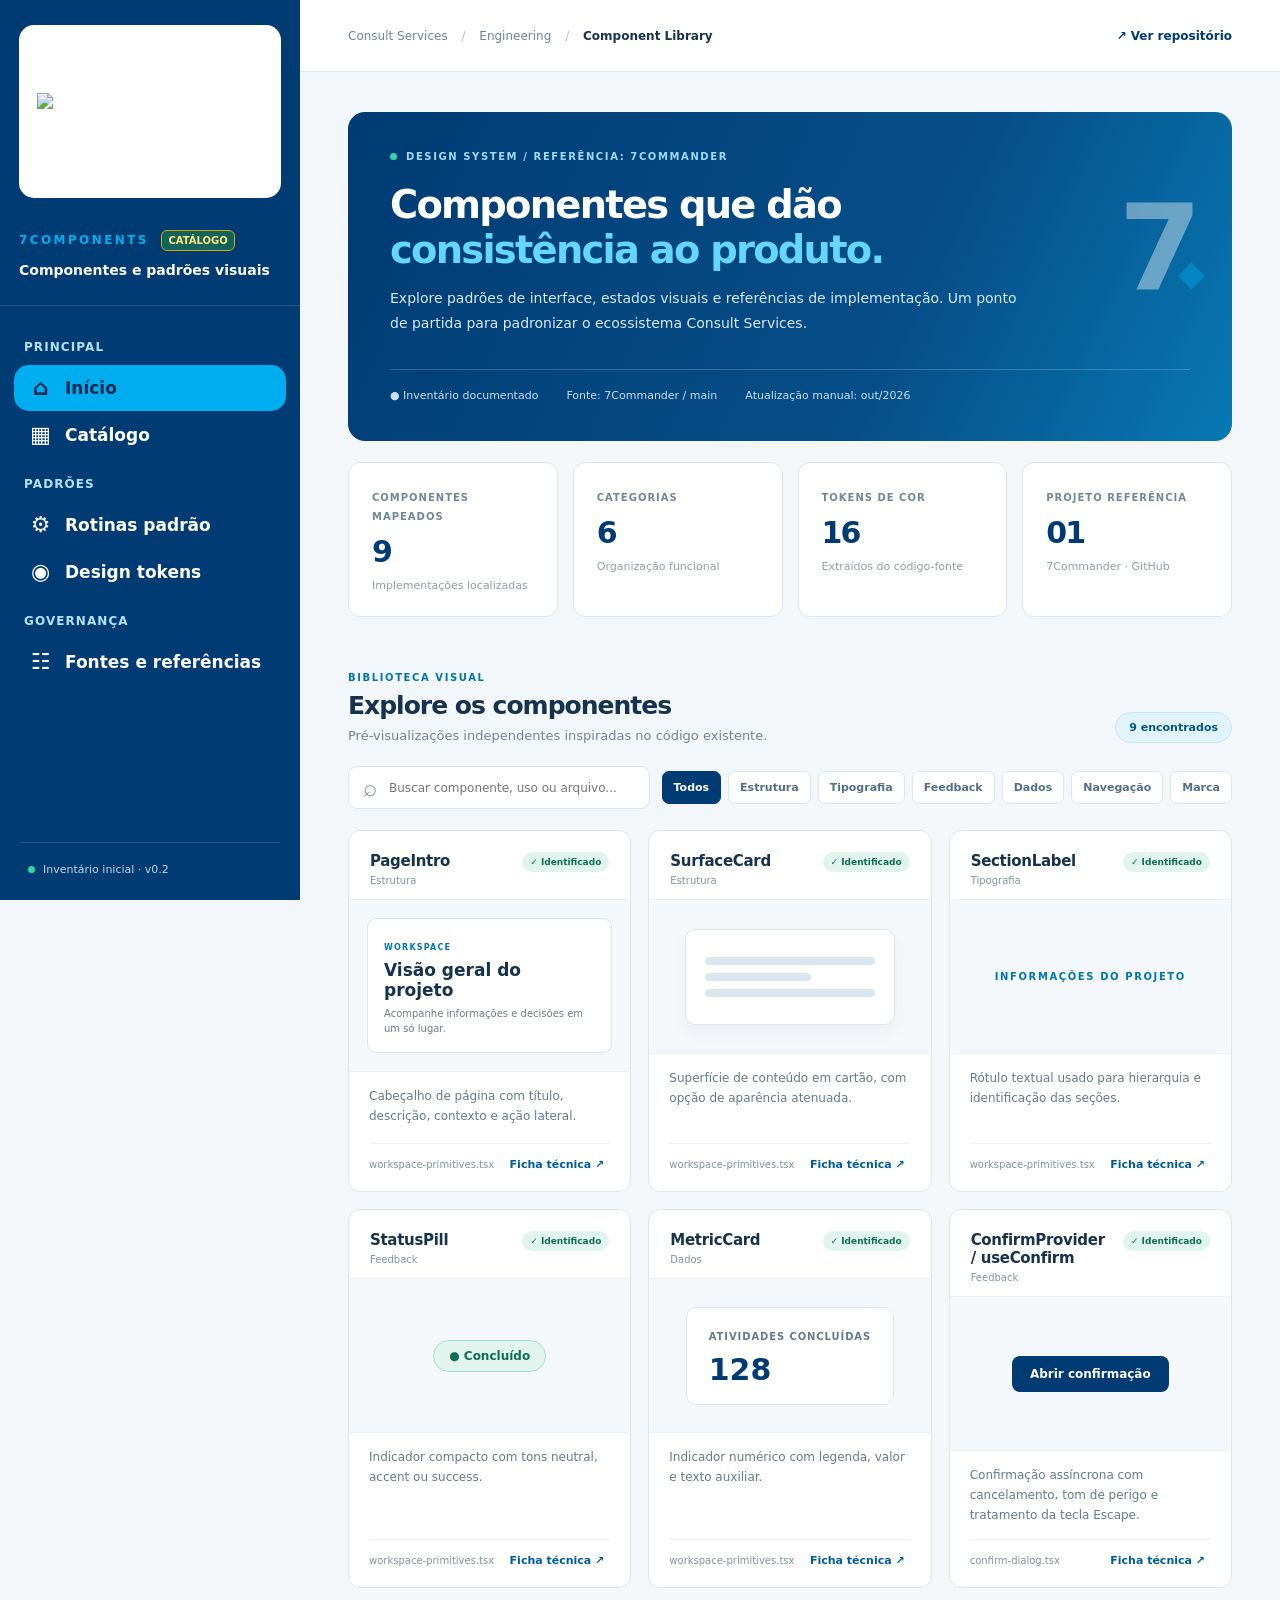
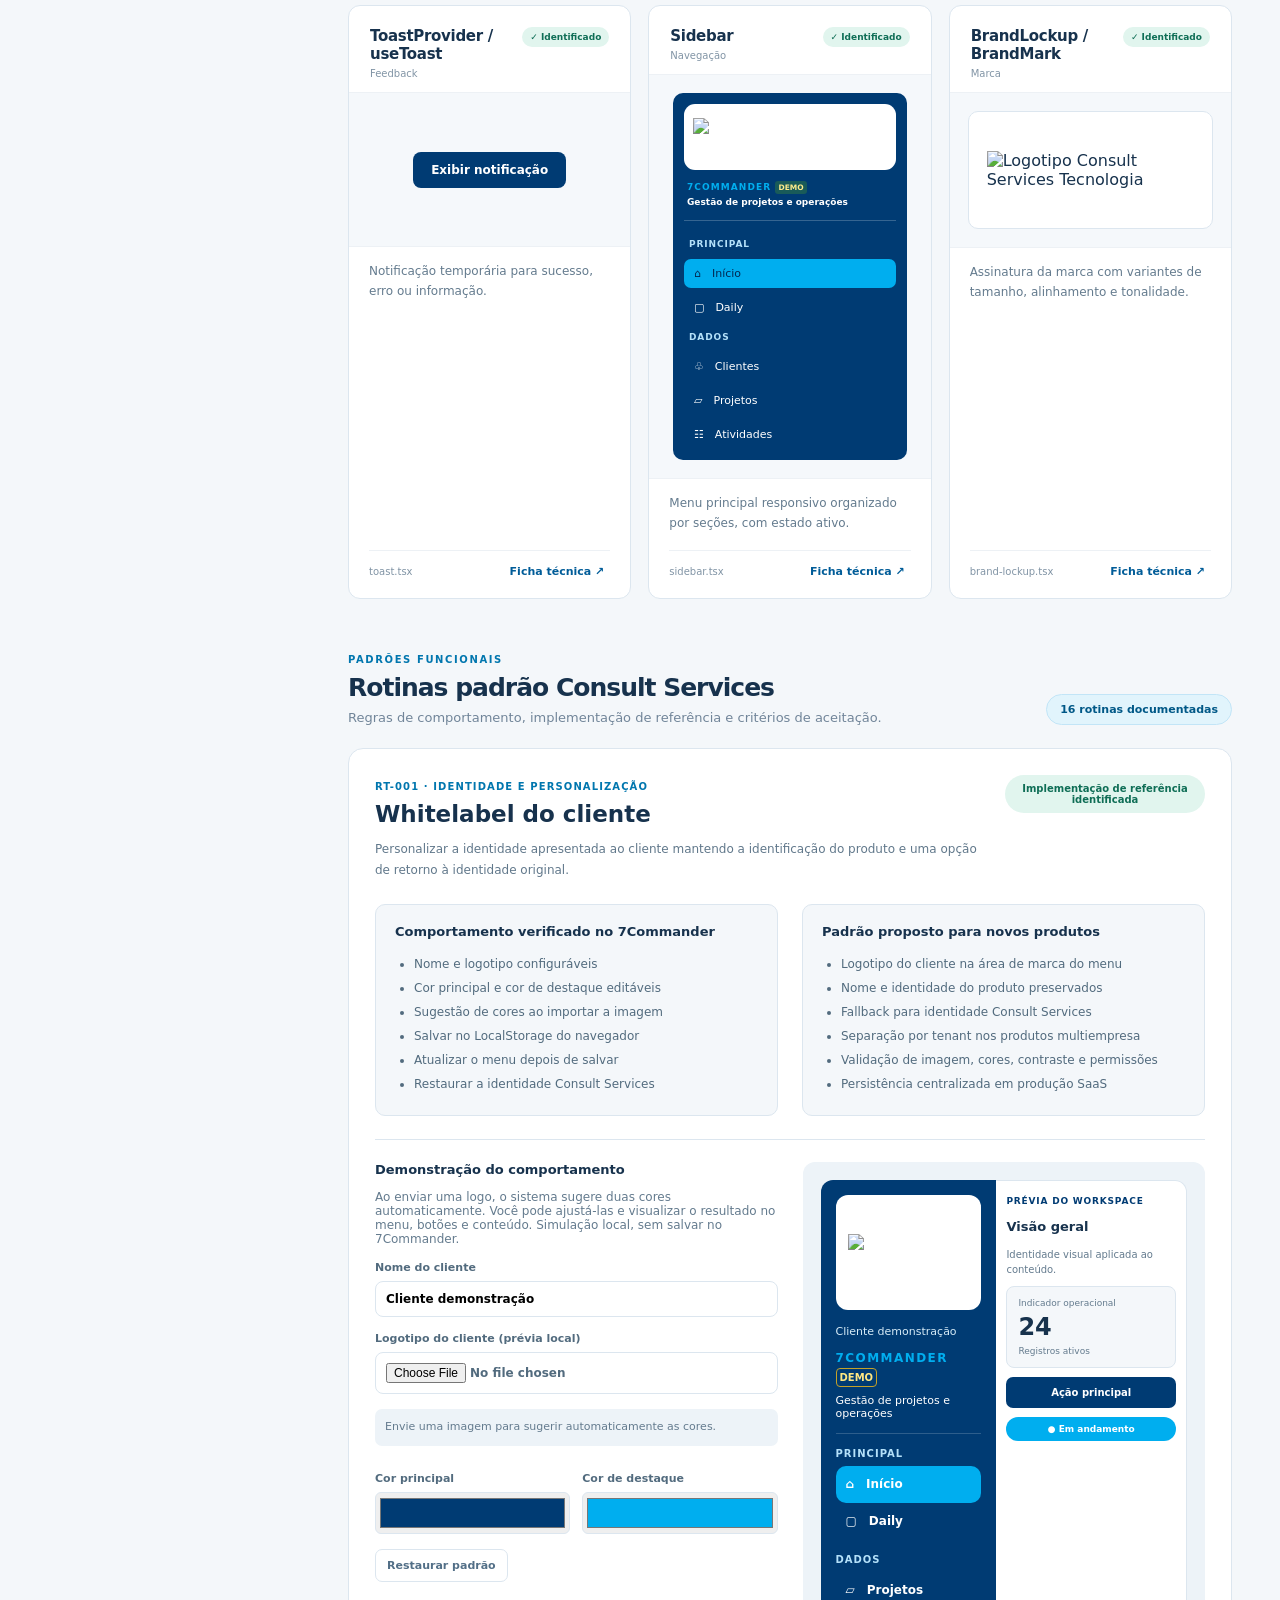
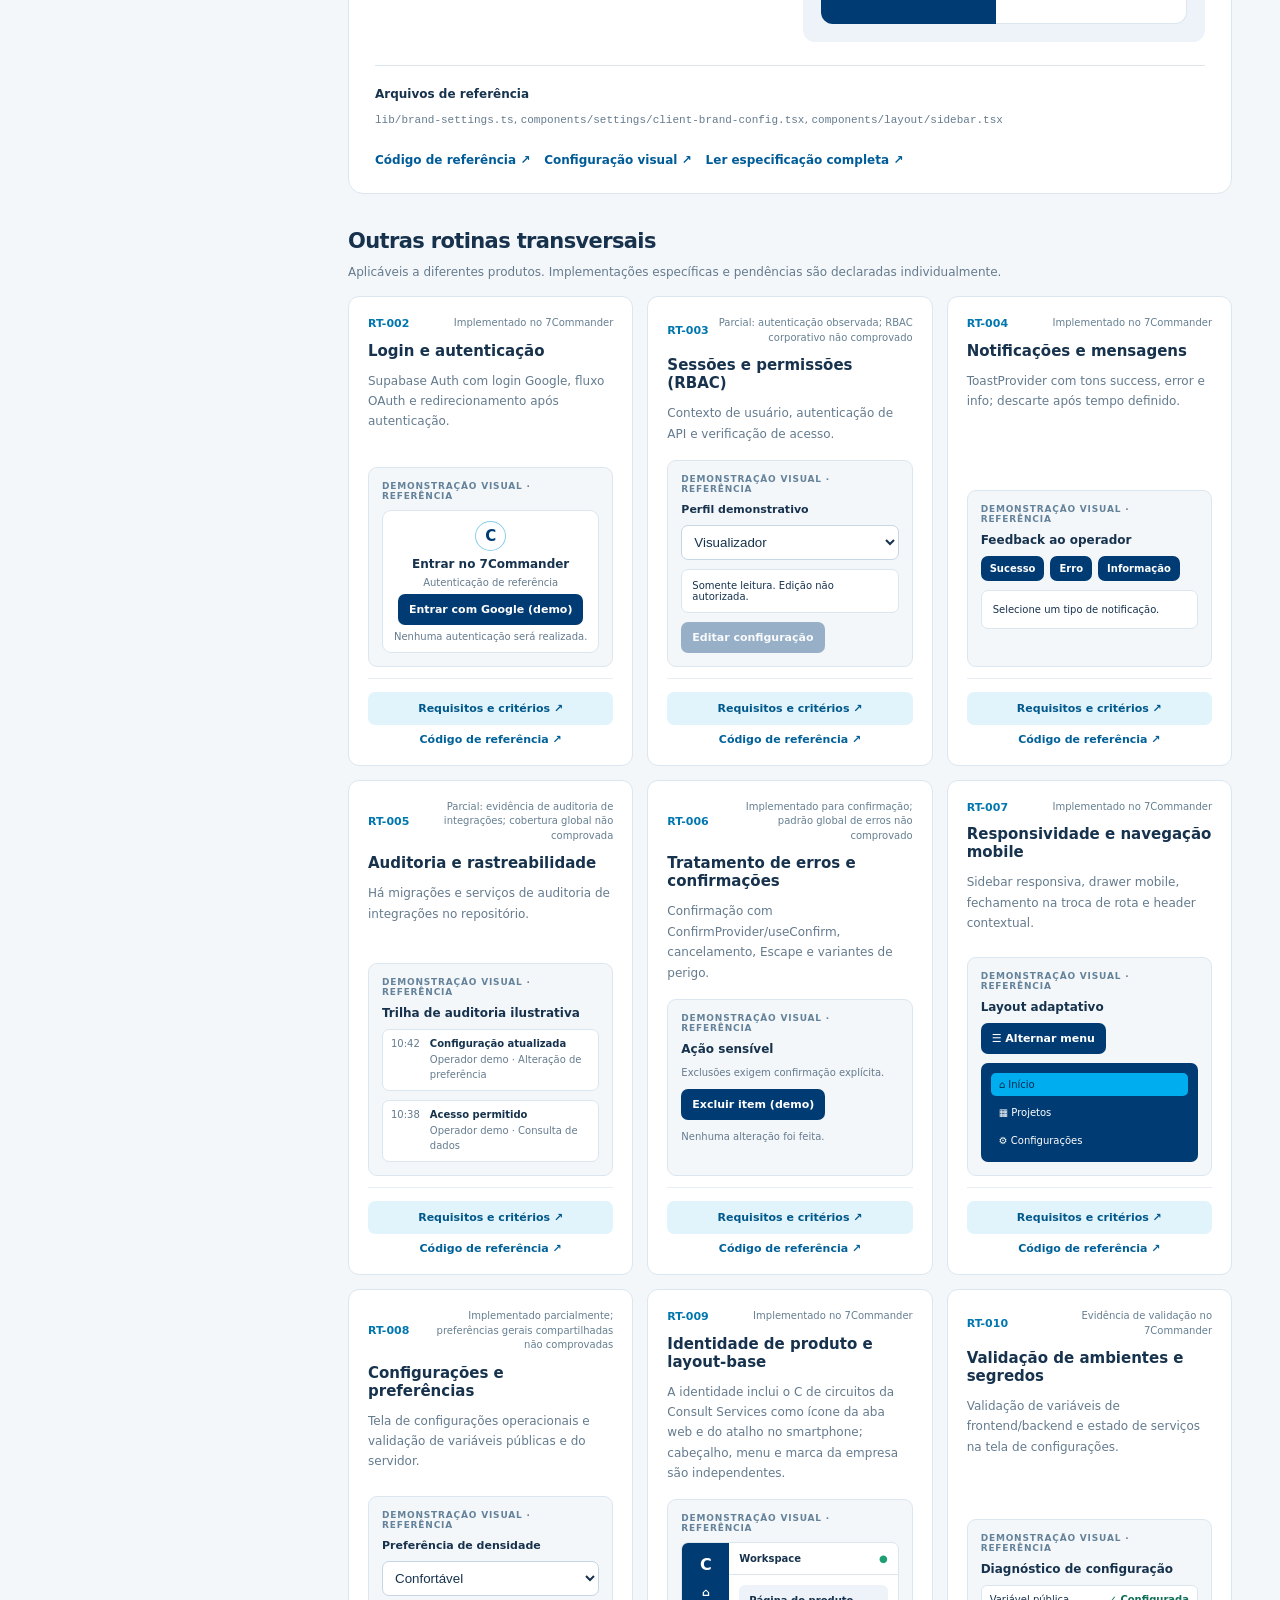
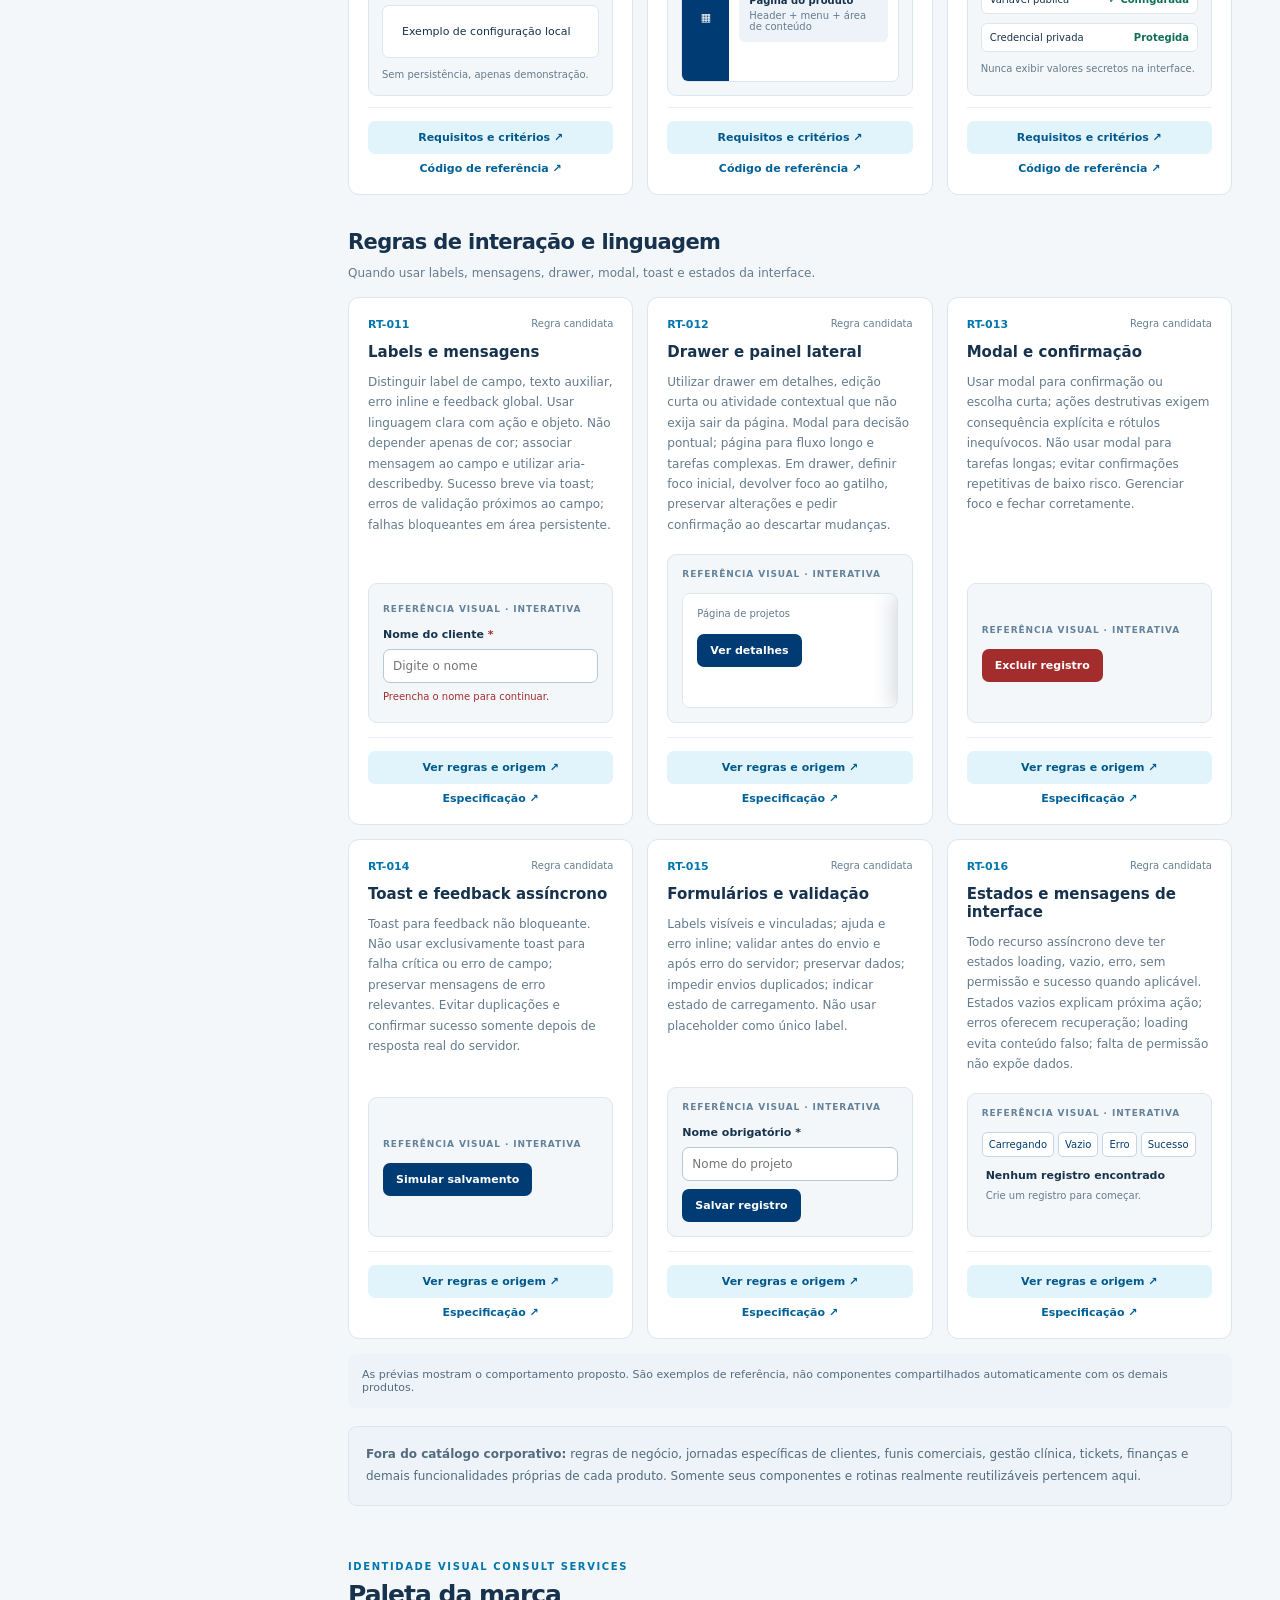
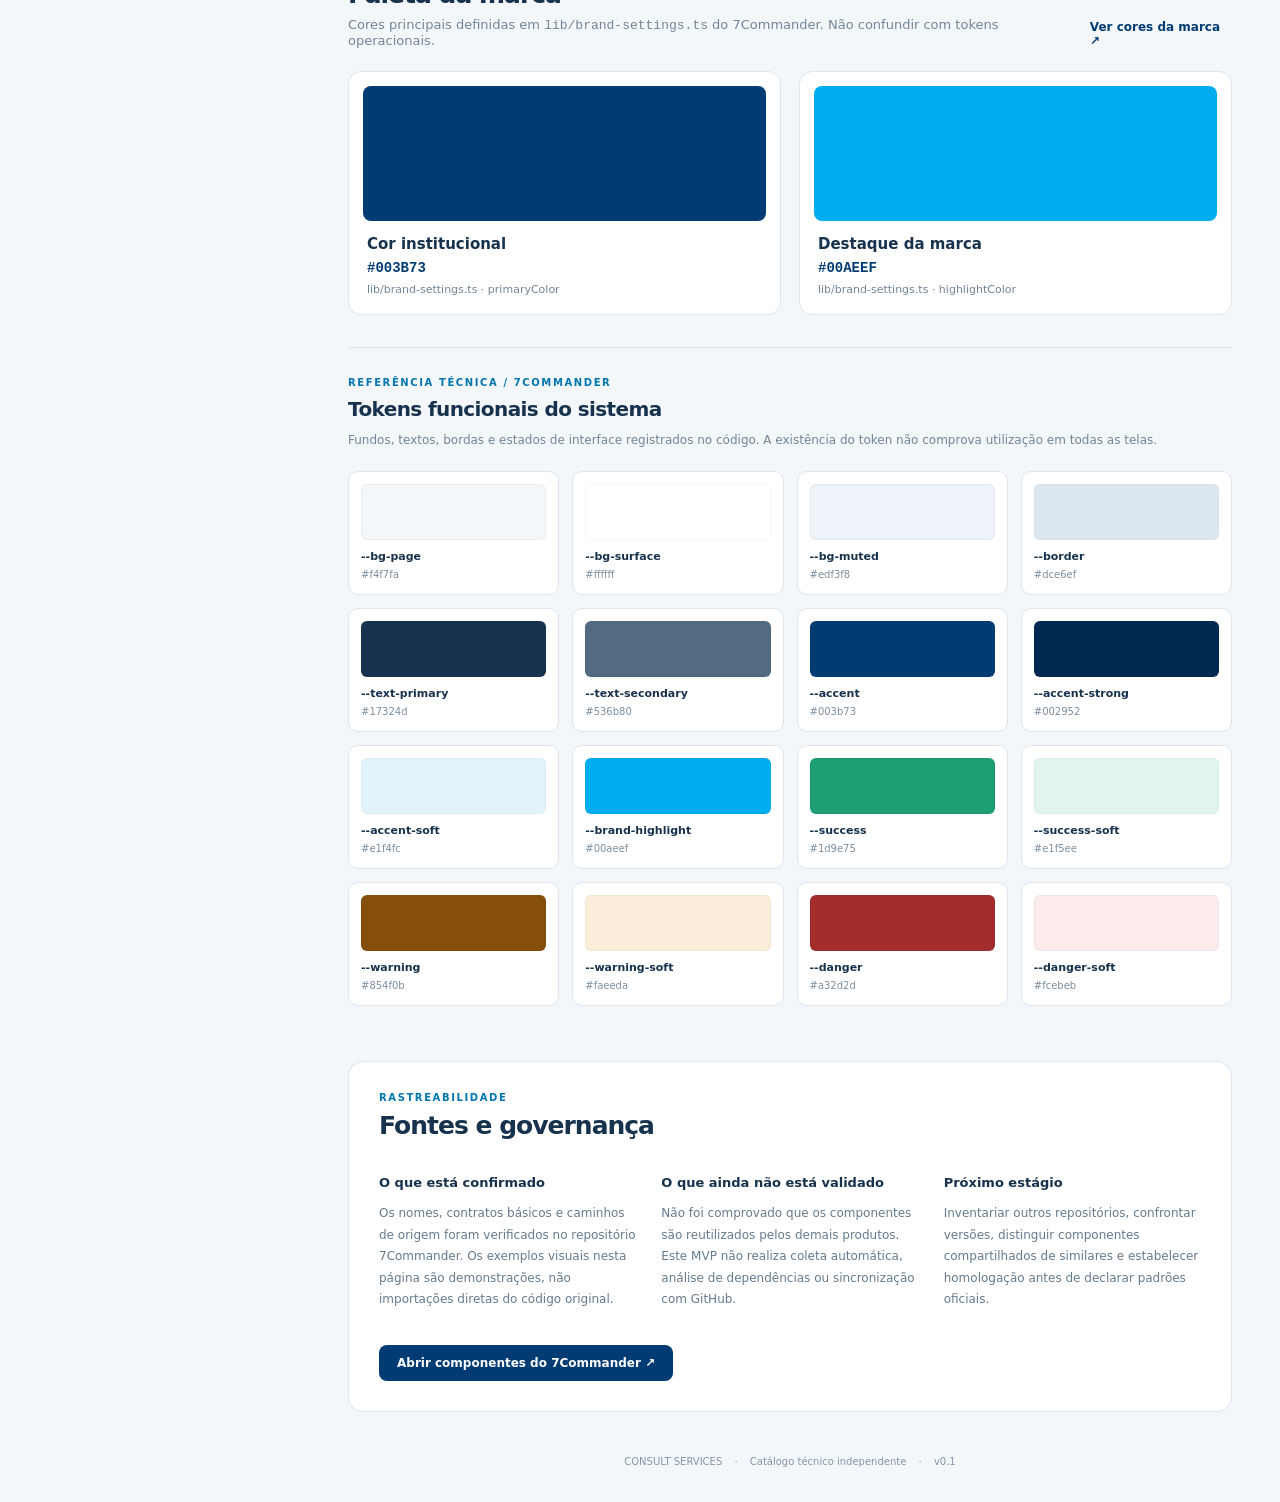
==== commit e2ab4a64: "docs(rt-009): surface Consult circuit-C web and mobile icon standard in visual catalog" ====
--- a/index.html
+++ b/index.html
@@ -7,7 +7,7 @@
 <section class="section" id="catalogo"><div class="section-title"><div><div class="eyebrow dark">BIBLIOTECA VISUAL</div><h2>Explore os componentes</h2><p>Pré-visualizações independentes inspiradas no código existente.</p></div><span id="result-count" class="result-pill"></span></div>
 <div class="toolbar"><label class="search"><span>⌕</span><input id="search" type="search" placeholder="Buscar componente, uso ou arquivo..." aria-label="Buscar componentes"/></label><div id="filters" class="filters" aria-label="Filtrar por categoria"></div></div>
 <div id="catalog" class="catalog-grid" aria-live="polite"></div><div id="empty" class="empty" hidden>Nenhum componente encontrado. Ajuste os filtros.</div></section>
-<section class="section" id="rotinas"><div class="section-title"><div><div class="eyebrow dark">PADRÕES FUNCIONAIS</div><h2>Rotinas padrão Consult Services</h2><p>Regras de comportamento, implementação de referência e critérios de aceitação.</p></div><span class="result-pill">16 rotinas documentadas</span></div><article class="routine-card"><div class="routine-heading"><div><span class="routine-kicker">RT-001 · IDENTIDADE E PERSONALIZAÇÃO</span><h3>Whitelabel do cliente</h3><p>Personalizar a identidade apresentada ao cliente mantendo a identificação do produto e uma opção de retorno à identidade original.</p></div><span class="routine-status">Implementação de referência identificada</span></div><div class="routine-cols"><div><h4>Comportamento verificado no 7Commander</h4><ul><li>Nome e logotipo configuráveis</li><li>Cor principal e cor de destaque editáveis</li><li>Sugestão de cores ao importar a imagem</li><li>Salvar no LocalStorage do navegador</li><li>Atualizar o menu depois de salvar</li><li>Restaurar a identidade Consult Services</li></ul></div><div><h4>Padrão proposto para novos produtos</h4><ul><li>Logotipo do cliente na área de marca do menu</li><li>Nome e identidade do produto preservados</li><li>Fallback para identidade Consult Services</li><li>Separação por tenant nos produtos multiempresa</li><li>Validação de imagem, cores, contraste e permissões</li><li>Persistência centralizada em produção SaaS</li></ul></div></div><div class="routine-demo"><div><h4>Demonstração do comportamento</h4><p>Ao enviar uma logo, o sistema sugere duas cores automaticamente. Você pode ajustá-las e visualizar o resultado no menu, botões e conteúdo. Simulação local, sem salvar no 7Commander.</p><label>Nome do cliente<input id="white-client" type="text" value="Cliente demonstração" maxlength="70"/></label><label>Logotipo do cliente (prévia local)<input id="white-logo" type="file" accept="image/png,image/jpeg,image/webp"/></label><p id="white-color-status" class="white-color-status" role="status" aria-live="polite">Envie uma imagem para sugerir automaticamente as cores.</p><div class="color-controls"><label>Cor principal<input id="white-primary" type="color" value="#003b73"/></label><label>Cor de destaque<input id="white-highlight" type="color" value="#00aeef"/></label></div><button id="white-reset" class="filter" type="button">Restaurar padrão</button></div><div class="whitelabel-preview"><div id="white-menu" class="whitelabel-sidebar"><div class="whitelabel-logo"><img id="white-logo-img" src="https://i.imgur.com/gxXnYsA.png" alt="Prévia do logotipo"/></div><div class="whitelabel-client" id="white-client-name">Cliente demonstração</div><strong>7COMMANDER <small>DEMO</small></strong><p>Gestão de projetos e operações</p><div class="whitelabel-divider"></div><span>PRINCIPAL</span><div id="white-menu-active" class="whitelabel-active">⌂　Início</div><div class="whitelabel-menu-item">▢　Daily</div><span>DADOS</span><div class="whitelabel-menu-item">▱　Projetos</div></div><div class="whitelabel-content" id="white-content"><div class="whitelabel-content-top" id="white-content-top">PRÉVIA DO WORKSPACE</div><h4>Visão geral</h4><p>Identidade visual aplicada ao conteúdo.</p><div class="whitelabel-content-card"><span>Indicador operacional</span><strong>24</strong><small>Registros ativos</small></div><button type="button" id="white-preview-button">Ação principal</button><div class="whitelabel-preview-pill" id="white-preview-pill">● Em andamento</div></div></div></div><div class="routine-footer"><div><strong>Arquivos de referência</strong><p><code>lib/brand-settings.ts</code>, <code>components/settings/client-brand-config.tsx</code>, <code>components/layout/sidebar.tsx</code></p></div><div class="routine-links"><a href="https://github.com/CMOURASIGA/7Commander/blob/main/lib/brand-settings.ts" target="_blank" rel="noopener noreferrer">Código de referência ↗</a><a href="https://github.com/CMOURASIGA/7Commander/blob/main/components/settings/client-brand-config.tsx" target="_blank" rel="noopener noreferrer">Configuração visual ↗</a><a href="./padroes/RT-001-whitelabel.md" target="_blank" rel="noopener noreferrer">Ler especificação completa ↗</a></div></div></article><div class="routine-list-head"><h3>Outras rotinas transversais</h3><p>Aplicáveis a diferentes produtos. Implementações específicas e pendências são declaradas individualmente.</p></div><div id="routine-grid" class="standard-grid"><article class="standard-card"><div class="standard-top"><strong>RT-002</strong><span>Implementado no 7Commander</span></div><h3>Login e autenticação</h3><p>Supabase Auth com login Google, fluxo OAuth e redirecionamento após autenticação.</p><div class="rt-demo"><span class="rt-demo-caption">DEMONSTRAÇÃO VISUAL · REFERÊNCIA</span><div class="rt-mini-login"><div class="rt-mini-mark">C</div><strong>Entrar no 7Commander</strong><span>Autenticação de referência</span><button type="button" data-rt-action="login">Entrar com Google (demo)</button><small id="rt-login-result" aria-live="polite">Nenhuma autenticação será realizada.</small></div></div><div class="standard-actions"><button data-routine="RT-002" type="button">Requisitos e critérios ↗</button><a href="https://github.com/CMOURASIGA/7Commander/blob/main/components/auth/kairos-auth-provider.tsx" target="_blank" rel="noopener noreferrer">Código de referência ↗</a></div></article><article class="standard-card"><div class="standard-top"><strong>RT-003</strong><span>Parcial: autenticação observada; RBAC corporativo não comprovado</span></div><h3>Sessões e permissões (RBAC)</h3><p>Contexto de usuário, autenticação de API e verificação de acesso.</p><div class="rt-demo"><span class="rt-demo-caption">DEMONSTRAÇÃO VISUAL · REFERÊNCIA</span><div class="rt-mini"><label for="rt-role">Perfil demonstrativo</label><select id="rt-role"><option value="viewer">Visualizador</option><option value="admin">Administrador</option></select><div id="rt-permission" class="rt-permission" aria-live="polite">Somente leitura. Edição não autorizada.</div><button type="button" id="rt-protected" disabled>Editar configuração</button></div></div><div class="standard-actions"><button data-routine="RT-003" type="button">Requisitos e critérios ↗</button><a href="https://github.com/CMOURASIGA/7Commander/blob/main/lib/api-auth.ts" target="_blank" rel="noopener noreferrer">Código de referência ↗</a></div></article><article class="standard-card"><div class="standard-top"><strong>RT-004</strong><span>Implementado no 7Commander</span></div><h3>Notificações e mensagens</h3><p>ToastProvider com tons success, error e info; descarte após tempo definido.</p><div class="rt-demo"><span class="rt-demo-caption">DEMONSTRAÇÃO VISUAL · REFERÊNCIA</span><div class="rt-mini"><strong>Feedback ao operador</strong><div class="rt-button-row"><button type="button" data-rt-action="success">Sucesso</button><button type="button" data-rt-action="error">Erro</button><button type="button" data-rt-action="info">Informação</button></div><div id="rt-feedback" class="rt-message" role="status" aria-live="polite">Selecione um tipo de notificação.</div></div></div><div class="standard-actions"><button data-routine="RT-004" type="button">Requisitos e critérios ↗</button><a href="https://github.com/CMOURASIGA/7Commander/blob/main/components/ui/toast.tsx" target="_blank" rel="noopener noreferrer">Código de referência ↗</a></div></article><article class="standard-card"><div class="standard-top"><strong>RT-005</strong><span>Parcial: evidência de auditoria de integrações; cobertura global não comprovada</span></div><h3>Auditoria e rastreabilidade</h3><p>Há migrações e serviços de auditoria de integrações no repositório.</p><div class="rt-demo"><span class="rt-demo-caption">DEMONSTRAÇÃO VISUAL · REFERÊNCIA</span><div class="rt-mini"><strong>Trilha de auditoria ilustrativa</strong><div class="rt-audit"><span>10:42</span><div><b>Configuração atualizada</b><small>Operador demo · Alteração de preferência</small></div></div><div class="rt-audit"><span>10:38</span><div><b>Acesso permitido</b><small>Operador demo · Consulta de dados</small></div></div></div></div><div class="standard-actions"><button data-routine="RT-005" type="button">Requisitos e critérios ↗</button><a href="https://github.com/CMOURASIGA/7Commander/blob/main/database/migrations/029_integrations_audit.sql" target="_blank" rel="noopener noreferrer">Código de referência ↗</a></div></article><article class="standard-card"><div class="standard-top"><strong>RT-006</strong><span>Implementado para confirmação; padrão global de erros não comprovado</span></div><h3>Tratamento de erros e confirmações</h3><p>Confirmação com ConfirmProvider/useConfirm, cancelamento, Escape e variantes de perigo.</p><div class="rt-demo"><span class="rt-demo-caption">DEMONSTRAÇÃO VISUAL · REFERÊNCIA</span><div class="rt-mini"><strong>Ação sensível</strong><p>Exclusões exigem confirmação explícita.</p><button type="button" data-rt-action="confirm">Excluir item (demo)</button><small id="rt-confirm-result" role="status">Nenhuma alteração foi feita.</small></div></div><div class="standard-actions"><button data-routine="RT-006" type="button">Requisitos e critérios ↗</button><a href="https://github.com/CMOURASIGA/7Commander/blob/main/components/ui/confirm-dialog.tsx" target="_blank" rel="noopener noreferrer">Código de referência ↗</a></div></article><article class="standard-card"><div class="standard-top"><strong>RT-007</strong><span>Implementado no 7Commander</span></div><h3>Responsividade e navegação mobile</h3><p>Sidebar responsiva, drawer mobile, fechamento na troca de rota e header contextual.</p><div class="rt-demo"><span class="rt-demo-caption">DEMONSTRAÇÃO VISUAL · REFERÊNCIA</span><div class="rt-mini rt-navigation"><strong>Layout adaptativo</strong><button type="button" data-rt-action="nav">☰ Alternar menu</button><div class="rt-navigation-panel" id="rt-navigation-panel"><span>⌂ Início</span><span>▦ Projetos</span><span>⚙ Configurações</span></div></div></div><div class="standard-actions"><button data-routine="RT-007" type="button">Requisitos e critérios ↗</button><a href="https://github.com/CMOURASIGA/7Commander/blob/main/components/layout/app-shell.tsx" target="_blank" rel="noopener noreferrer">Código de referência ↗</a></div></article><article class="standard-card"><div class="standard-top"><strong>RT-008</strong><span>Implementado parcialmente; preferências gerais compartilhadas não comprovadas</span></div><h3>Configurações e preferências</h3><p>Tela de configurações operacionais e validação de variáveis públicas e do servidor.</p><div class="rt-demo"><span class="rt-demo-caption">DEMONSTRAÇÃO VISUAL · REFERÊNCIA</span><div class="rt-mini"><label for="rt-setting">Preferência de densidade</label><select id="rt-setting"><option>Confortável</option><option>Compacta</option></select><div id="rt-setting-preview" class="rt-density">Exemplo de configuração local</div><small>Sem persistência, apenas demonstração.</small></div></div><div class="standard-actions"><button data-routine="RT-008" type="button">Requisitos e critérios ↗</button><a href="https://github.com/CMOURASIGA/7Commander/blob/main/app/settings/page.tsx" target="_blank" rel="noopener noreferrer">Código de referência ↗</a></div></article><article class="standard-card"><div class="standard-top"><strong>RT-009</strong><span>Implementado no 7Commander</span></div><h3>Identidade de produto e layout-base</h3><p>Header, BrandLockup, Sidebar e AppShell organizam identidade, navegação e conteúdo.</p><div class="rt-demo"><span class="rt-demo-caption">DEMONSTRAÇÃO VISUAL · REFERÊNCIA</span><div class="rt-mini-layout"><div class="rt-mini-side">C<div>⌂</div><div>▦</div></div><div class="rt-mini-main"><div class="rt-mini-head">Workspace <span>●</span></div><div class="rt-mini-surface"><strong>Página do produto</strong><small>Header + menu + área de conteúdo</small></div></div></div></div><div class="standard-actions"><button data-routine="RT-009" type="button">Requisitos e critérios ↗</button><a href="https://github.com/CMOURASIGA/7Commander/blob/main/components/layout/header.tsx" target="_blank" rel="noopener noreferrer">Código de referência ↗</a></div></article><article class="standard-card"><div class="standard-top"><strong>RT-010</strong><span>Evidência de validação no 7Commander</span></div><h3>Validação de ambientes e segredos</h3><p>Validação de variáveis de frontend/backend e estado de serviços na tela de configurações.</p><div class="rt-demo"><span class="rt-demo-caption">DEMONSTRAÇÃO VISUAL · REFERÊNCIA</span><div class="rt-mini"><strong>Diagnóstico de configuração</strong><div class="rt-env"><span>Variável pública</span><b>✓ Configurada</b></div><div class="rt-env"><span>Credencial privada</span><b>Protegida</b></div><small>Nunca exibir valores secretos na interface.</small></div></div><div class="standard-actions"><button data-routine="RT-010" type="button">Requisitos e critérios ↗</button><a href="https://github.com/CMOURASIGA/7Commander/blob/main/lib/env.ts" target="_blank" rel="noopener noreferrer">Código de referência ↗</a></div></article></div><div class="routine-list-head"><h3>Regras de interação e linguagem</h3><p>Quando usar labels, mensagens, drawer, modal, toast e estados da interface.</p></div><div class="standard-grid" id="interaction-grid"><article class="standard-card interaction-card"><div class="standard-top"><strong>RT-011</strong><span>Regra candidata</span></div><h3>Labels e mensagens</h3><p>Distinguir label de campo, texto auxiliar, erro inline e feedback global. Usar linguagem clara com ação e objeto. Não depender apenas de cor; associar mensagem ao campo e utilizar aria-describedby. Sucesso breve via toast; erros de validação próximos ao campo; falhas bloqueantes em área persistente.</p><div class="ix-demo"><div class="ix-demo-label">REFERÊNCIA VISUAL · INTERATIVA</div><div class="ix-field"><label for="ix-label-input">Nome do cliente <b>*</b></label><input id="ix-label-input" aria-describedby="ix-label-error" placeholder="Digite o nome" /><span id="ix-label-error" class="ix-error" aria-live="polite">Preencha o nome para continuar.</span></div></div><div class="standard-actions"><button data-interaction="RT-011" type="button">Ver regras e origem ↗</button><a href="./padroes/RT-011.md" target="_blank" rel="noopener noreferrer">Especificação ↗</a></div></article><article class="standard-card interaction-card"><div class="standard-top"><strong>RT-012</strong><span>Regra candidata</span></div><h3>Drawer e painel lateral</h3><p>Utilizar drawer em detalhes, edição curta ou atividade contextual que não exija sair da página. Modal para decisão pontual; página para fluxo longo e tarefas complexas. Em drawer, definir foco inicial, devolver foco ao gatilho, preservar alterações e pedir confirmação ao descartar mudanças.</p><div class="ix-demo"><div class="ix-demo-label">REFERÊNCIA VISUAL · INTERATIVA</div><div class="ix-drawer-scene"><div class="ix-scene-caption">Página de projetos</div><button class="ix-primary" data-demo-open="drawer">Ver detalhes</button><div class="ix-drawer" id="ix-drawer"><button class="ix-x" data-demo-close="drawer" aria-label="Fechar painel">×</button><b>Detalhes do registro</b><p>Informações rápidas, sem abandonar a tela.</p><label>Observação<input aria-label="Observação" placeholder="Editar observação"/></label></div></div></div><div class="standard-actions"><button data-interaction="RT-012" type="button">Ver regras e origem ↗</button><a href="./padroes/RT-012.md" target="_blank" rel="noopener noreferrer">Especificação ↗</a></div></article><article class="standard-card interaction-card"><div class="standard-top"><strong>RT-013</strong><span>Regra candidata</span></div><h3>Modal e confirmação</h3><p>Usar modal para confirmação ou escolha curta; ações destrutivas exigem consequência explícita e rótulos inequívocos. Não usar modal para tarefas longas; evitar confirmações repetitivas de baixo risco. Gerenciar foco e fechar corretamente.</p><div class="ix-demo"><div class="ix-demo-label">REFERÊNCIA VISUAL · INTERATIVA</div><button class="ix-danger" data-demo-open="modal">Excluir registro</button></div><div class="standard-actions"><button data-interaction="RT-013" type="button">Ver regras e origem ↗</button><a href="./padroes/RT-013.md" target="_blank" rel="noopener noreferrer">Especificação ↗</a></div></article><article class="standard-card interaction-card"><div class="standard-top"><strong>RT-014</strong><span>Regra candidata</span></div><h3>Toast e feedback assíncrono</h3><p>Toast para feedback não bloqueante. Não usar exclusivamente toast para falha crítica ou erro de campo; preservar mensagens de erro relevantes. Evitar duplicações e confirmar sucesso somente depois de resposta real do servidor.</p><div class="ix-demo"><div class="ix-demo-label">REFERÊNCIA VISUAL · INTERATIVA</div><button class="ix-primary" data-demo-open="toast">Simular salvamento</button><div class="ix-toast-preview" id="ix-toast-preview" role="status" hidden>✓ Registro salvo com sucesso.</div></div><div class="standard-actions"><button data-interaction="RT-014" type="button">Ver regras e origem ↗</button><a href="./padroes/RT-014.md" target="_blank" rel="noopener noreferrer">Especificação ↗</a></div></article><article class="standard-card interaction-card"><div class="standard-top"><strong>RT-015</strong><span>Regra candidata</span></div><h3>Formulários e validação</h3><p>Labels visíveis e vinculadas; ajuda e erro inline; validar antes do envio e após erro do servidor; preservar dados; impedir envios duplicados; indicar estado de carregamento. Não usar placeholder como único label.</p><div class="ix-demo"><div class="ix-demo-label">REFERÊNCIA VISUAL · INTERATIVA</div><form id="ix-form" class="ix-field"><label for="ix-form-name">Nome obrigatório *</label><input id="ix-form-name" placeholder="Nome do projeto" required/><span id="ix-form-error" class="ix-error" hidden>Informe o nome do projeto.</span><button class="ix-primary" type="submit">Salvar registro</button></form></div><div class="standard-actions"><button data-interaction="RT-015" type="button">Ver regras e origem ↗</button><a href="./padroes/RT-015.md" target="_blank" rel="noopener noreferrer">Especificação ↗</a></div></article><article class="standard-card interaction-card"><div class="standard-top"><strong>RT-016</strong><span>Regra candidata</span></div><h3>Estados e mensagens de interface</h3><p>Todo recurso assíncrono deve ter estados loading, vazio, erro, sem permissão e sucesso quando aplicável. Estados vazios explicam próxima ação; erros oferecem recuperação; loading evita conteúdo falso; falta de permissão não expõe dados.</p><div class="ix-demo"><div class="ix-demo-label">REFERÊNCIA VISUAL · INTERATIVA</div><div class="ix-state"><div class="ix-state-tabs"><button data-state="loading">Carregando</button><button data-state="empty">Vazio</button><button data-state="error">Erro</button><button data-state="success">Sucesso</button></div><div id="ix-state-content" class="ix-state-content" aria-live="polite"></div></div></div><div class="standard-actions"><button data-interaction="RT-016" type="button">Ver regras e origem ↗</button><a href="./padroes/RT-016.md" target="_blank" rel="noopener noreferrer">Especificação ↗</a></div></article></div><div class="ix-note">As prévias mostram o comportamento proposto. São exemplos de referência, não componentes compartilhados automaticamente com os demais produtos.</div><div class="scope-note"><strong>Fora do catálogo corporativo:</strong> regras de negócio, jornadas específicas de clientes, funis comerciais, gestão clínica, tickets, finanças e demais funcionalidades próprias de cada produto. Somente seus componentes e rotinas realmente reutilizáveis pertencem aqui.</div></section><section class="section token-section" id="tokens"><div class="section-title"><div><div class="eyebrow dark">IDENTIDADE VISUAL CONSULT SERVICES</div><h2>Paleta da marca</h2><p>Cores principais definidas em <code>lib/brand-settings.ts</code> do 7Commander. Não confundir com tokens operacionais.</p></div><a class="small-link" target="_blank" rel="noopener noreferrer" href="https://github.com/CMOURASIGA/7Commander/blob/main/lib/brand-settings.ts">Ver cores da marca ↗</a></div><div id="brand-grid" class="brand-grid"></div><div class="token-subsection"><div><div class="eyebrow dark">REFERÊNCIA TÉCNICA / 7COMMANDER</div><h3>Tokens funcionais do sistema</h3><p>Fundos, textos, bordas e estados de interface registrados no código. A existência do token não comprova utilização em todas as telas.</p></div><div id="token-grid" class="token-grid"></div></div></section>
+<section class="section" id="rotinas"><div class="section-title"><div><div class="eyebrow dark">PADRÕES FUNCIONAIS</div><h2>Rotinas padrão Consult Services</h2><p>Regras de comportamento, implementação de referência e critérios de aceitação.</p></div><span class="result-pill">16 rotinas documentadas</span></div><article class="routine-card"><div class="routine-heading"><div><span class="routine-kicker">RT-001 · IDENTIDADE E PERSONALIZAÇÃO</span><h3>Whitelabel do cliente</h3><p>Personalizar a identidade apresentada ao cliente mantendo a identificação do produto e uma opção de retorno à identidade original.</p></div><span class="routine-status">Implementação de referência identificada</span></div><div class="routine-cols"><div><h4>Comportamento verificado no 7Commander</h4><ul><li>Nome e logotipo configuráveis</li><li>Cor principal e cor de destaque editáveis</li><li>Sugestão de cores ao importar a imagem</li><li>Salvar no LocalStorage do navegador</li><li>Atualizar o menu depois de salvar</li><li>Restaurar a identidade Consult Services</li></ul></div><div><h4>Padrão proposto para novos produtos</h4><ul><li>Logotipo do cliente na área de marca do menu</li><li>Nome e identidade do produto preservados</li><li>Fallback para identidade Consult Services</li><li>Separação por tenant nos produtos multiempresa</li><li>Validação de imagem, cores, contraste e permissões</li><li>Persistência centralizada em produção SaaS</li></ul></div></div><div class="routine-demo"><div><h4>Demonstração do comportamento</h4><p>Ao enviar uma logo, o sistema sugere duas cores automaticamente. Você pode ajustá-las e visualizar o resultado no menu, botões e conteúdo. Simulação local, sem salvar no 7Commander.</p><label>Nome do cliente<input id="white-client" type="text" value="Cliente demonstração" maxlength="70"/></label><label>Logotipo do cliente (prévia local)<input id="white-logo" type="file" accept="image/png,image/jpeg,image/webp"/></label><p id="white-color-status" class="white-color-status" role="status" aria-live="polite">Envie uma imagem para sugerir automaticamente as cores.</p><div class="color-controls"><label>Cor principal<input id="white-primary" type="color" value="#003b73"/></label><label>Cor de destaque<input id="white-highlight" type="color" value="#00aeef"/></label></div><button id="white-reset" class="filter" type="button">Restaurar padrão</button></div><div class="whitelabel-preview"><div id="white-menu" class="whitelabel-sidebar"><div class="whitelabel-logo"><img id="white-logo-img" src="https://i.imgur.com/gxXnYsA.png" alt="Prévia do logotipo"/></div><div class="whitelabel-client" id="white-client-name">Cliente demonstração</div><strong>7COMMANDER <small>DEMO</small></strong><p>Gestão de projetos e operações</p><div class="whitelabel-divider"></div><span>PRINCIPAL</span><div id="white-menu-active" class="whitelabel-active">⌂　Início</div><div class="whitelabel-menu-item">▢　Daily</div><span>DADOS</span><div class="whitelabel-menu-item">▱　Projetos</div></div><div class="whitelabel-content" id="white-content"><div class="whitelabel-content-top" id="white-content-top">PRÉVIA DO WORKSPACE</div><h4>Visão geral</h4><p>Identidade visual aplicada ao conteúdo.</p><div class="whitelabel-content-card"><span>Indicador operacional</span><strong>24</strong><small>Registros ativos</small></div><button type="button" id="white-preview-button">Ação principal</button><div class="whitelabel-preview-pill" id="white-preview-pill">● Em andamento</div></div></div></div><div class="routine-footer"><div><strong>Arquivos de referência</strong><p><code>lib/brand-settings.ts</code>, <code>components/settings/client-brand-config.tsx</code>, <code>components/layout/sidebar.tsx</code></p></div><div class="routine-links"><a href="https://github.com/CMOURASIGA/7Commander/blob/main/lib/brand-settings.ts" target="_blank" rel="noopener noreferrer">Código de referência ↗</a><a href="https://github.com/CMOURASIGA/7Commander/blob/main/components/settings/client-brand-config.tsx" target="_blank" rel="noopener noreferrer">Configuração visual ↗</a><a href="./padroes/RT-001-whitelabel.md" target="_blank" rel="noopener noreferrer">Ler especificação completa ↗</a></div></div></article><div class="routine-list-head"><h3>Outras rotinas transversais</h3><p>Aplicáveis a diferentes produtos. Implementações específicas e pendências são declaradas individualmente.</p></div><div id="routine-grid" class="standard-grid"><article class="standard-card"><div class="standard-top"><strong>RT-002</strong><span>Implementado no 7Commander</span></div><h3>Login e autenticação</h3><p>Supabase Auth com login Google, fluxo OAuth e redirecionamento após autenticação.</p><div class="rt-demo"><span class="rt-demo-caption">DEMONSTRAÇÃO VISUAL · REFERÊNCIA</span><div class="rt-mini-login"><div class="rt-mini-mark">C</div><strong>Entrar no 7Commander</strong><span>Autenticação de referência</span><button type="button" data-rt-action="login">Entrar com Google (demo)</button><small id="rt-login-result" aria-live="polite">Nenhuma autenticação será realizada.</small></div></div><div class="standard-actions"><button data-routine="RT-002" type="button">Requisitos e critérios ↗</button><a href="https://github.com/CMOURASIGA/7Commander/blob/main/components/auth/kairos-auth-provider.tsx" target="_blank" rel="noopener noreferrer">Código de referência ↗</a></div></article><article class="standard-card"><div class="standard-top"><strong>RT-003</strong><span>Parcial: autenticação observada; RBAC corporativo não comprovado</span></div><h3>Sessões e permissões (RBAC)</h3><p>Contexto de usuário, autenticação de API e verificação de acesso.</p><div class="rt-demo"><span class="rt-demo-caption">DEMONSTRAÇÃO VISUAL · REFERÊNCIA</span><div class="rt-mini"><label for="rt-role">Perfil demonstrativo</label><select id="rt-role"><option value="viewer">Visualizador</option><option value="admin">Administrador</option></select><div id="rt-permission" class="rt-permission" aria-live="polite">Somente leitura. Edição não autorizada.</div><button type="button" id="rt-protected" disabled>Editar configuração</button></div></div><div class="standard-actions"><button data-routine="RT-003" type="button">Requisitos e critérios ↗</button><a href="https://github.com/CMOURASIGA/7Commander/blob/main/lib/api-auth.ts" target="_blank" rel="noopener noreferrer">Código de referência ↗</a></div></article><article class="standard-card"><div class="standard-top"><strong>RT-004</strong><span>Implementado no 7Commander</span></div><h3>Notificações e mensagens</h3><p>ToastProvider com tons success, error e info; descarte após tempo definido.</p><div class="rt-demo"><span class="rt-demo-caption">DEMONSTRAÇÃO VISUAL · REFERÊNCIA</span><div class="rt-mini"><strong>Feedback ao operador</strong><div class="rt-button-row"><button type="button" data-rt-action="success">Sucesso</button><button type="button" data-rt-action="error">Erro</button><button type="button" data-rt-action="info">Informação</button></div><div id="rt-feedback" class="rt-message" role="status" aria-live="polite">Selecione um tipo de notificação.</div></div></div><div class="standard-actions"><button data-routine="RT-004" type="button">Requisitos e critérios ↗</button><a href="https://github.com/CMOURASIGA/7Commander/blob/main/components/ui/toast.tsx" target="_blank" rel="noopener noreferrer">Código de referência ↗</a></div></article><article class="standard-card"><div class="standard-top"><strong>RT-005</strong><span>Parcial: evidência de auditoria de integrações; cobertura global não comprovada</span></div><h3>Auditoria e rastreabilidade</h3><p>Há migrações e serviços de auditoria de integrações no repositório.</p><div class="rt-demo"><span class="rt-demo-caption">DEMONSTRAÇÃO VISUAL · REFERÊNCIA</span><div class="rt-mini"><strong>Trilha de auditoria ilustrativa</strong><div class="rt-audit"><span>10:42</span><div><b>Configuração atualizada</b><small>Operador demo · Alteração de preferência</small></div></div><div class="rt-audit"><span>10:38</span><div><b>Acesso permitido</b><small>Operador demo · Consulta de dados</small></div></div></div></div><div class="standard-actions"><button data-routine="RT-005" type="button">Requisitos e critérios ↗</button><a href="https://github.com/CMOURASIGA/7Commander/blob/main/database/migrations/029_integrations_audit.sql" target="_blank" rel="noopener noreferrer">Código de referência ↗</a></div></article><article class="standard-card"><div class="standard-top"><strong>RT-006</strong><span>Implementado para confirmação; padrão global de erros não comprovado</span></div><h3>Tratamento de erros e confirmações</h3><p>Confirmação com ConfirmProvider/useConfirm, cancelamento, Escape e variantes de perigo.</p><div class="rt-demo"><span class="rt-demo-caption">DEMONSTRAÇÃO VISUAL · REFERÊNCIA</span><div class="rt-mini"><strong>Ação sensível</strong><p>Exclusões exigem confirmação explícita.</p><button type="button" data-rt-action="confirm">Excluir item (demo)</button><small id="rt-confirm-result" role="status">Nenhuma alteração foi feita.</small></div></div><div class="standard-actions"><button data-routine="RT-006" type="button">Requisitos e critérios ↗</button><a href="https://github.com/CMOURASIGA/7Commander/blob/main/components/ui/confirm-dialog.tsx" target="_blank" rel="noopener noreferrer">Código de referência ↗</a></div></article><article class="standard-card"><div class="standard-top"><strong>RT-007</strong><span>Implementado no 7Commander</span></div><h3>Responsividade e navegação mobile</h3><p>Sidebar responsiva, drawer mobile, fechamento na troca de rota e header contextual.</p><div class="rt-demo"><span class="rt-demo-caption">DEMONSTRAÇÃO VISUAL · REFERÊNCIA</span><div class="rt-mini rt-navigation"><strong>Layout adaptativo</strong><button type="button" data-rt-action="nav">☰ Alternar menu</button><div class="rt-navigation-panel" id="rt-navigation-panel"><span>⌂ Início</span><span>▦ Projetos</span><span>⚙ Configurações</span></div></div></div><div class="standard-actions"><button data-routine="RT-007" type="button">Requisitos e critérios ↗</button><a href="https://github.com/CMOURASIGA/7Commander/blob/main/components/layout/app-shell.tsx" target="_blank" rel="noopener noreferrer">Código de referência ↗</a></div></article><article class="standard-card"><div class="standard-top"><strong>RT-008</strong><span>Implementado parcialmente; preferências gerais compartilhadas não comprovadas</span></div><h3>Configurações e preferências</h3><p>Tela de configurações operacionais e validação de variáveis públicas e do servidor.</p><div class="rt-demo"><span class="rt-demo-caption">DEMONSTRAÇÃO VISUAL · REFERÊNCIA</span><div class="rt-mini"><label for="rt-setting">Preferência de densidade</label><select id="rt-setting"><option>Confortável</option><option>Compacta</option></select><div id="rt-setting-preview" class="rt-density">Exemplo de configuração local</div><small>Sem persistência, apenas demonstração.</small></div></div><div class="standard-actions"><button data-routine="RT-008" type="button">Requisitos e critérios ↗</button><a href="https://github.com/CMOURASIGA/7Commander/blob/main/app/settings/page.tsx" target="_blank" rel="noopener noreferrer">Código de referência ↗</a></div></article><article class="standard-card"><div class="standard-top"><strong>RT-009</strong><span>Implementado no 7Commander</span></div><h3>Identidade de produto e layout-base</h3><p>A identidade inclui o C de circuitos da Consult Services como ícone da aba web e do atalho no smartphone; cabeçalho, menu e marca da empresa são independentes.</p><div class="rt-demo"><span class="rt-demo-caption">DEMONSTRAÇÃO VISUAL · REFERÊNCIA</span><div class="rt-mini-layout"><div class="rt-mini-side">C<div>⌂</div><div>▦</div></div><div class="rt-mini-main"><div class="rt-mini-head">Workspace <span>●</span></div><div class="rt-mini-surface"><strong>Página do produto</strong><small>Header + menu + área de conteúdo</small></div></div></div></div><div class="standard-actions"><button data-routine="RT-009" type="button">Requisitos e critérios ↗</button><a href="https://github.com/CMOURASIGA/7Commander/blob/main/components/layout/header.tsx" target="_blank" rel="noopener noreferrer">Código de referência ↗</a></div></article><article class="standard-card"><div class="standard-top"><strong>RT-010</strong><span>Evidência de validação no 7Commander</span></div><h3>Validação de ambientes e segredos</h3><p>Validação de variáveis de frontend/backend e estado de serviços na tela de configurações.</p><div class="rt-demo"><span class="rt-demo-caption">DEMONSTRAÇÃO VISUAL · REFERÊNCIA</span><div class="rt-mini"><strong>Diagnóstico de configuração</strong><div class="rt-env"><span>Variável pública</span><b>✓ Configurada</b></div><div class="rt-env"><span>Credencial privada</span><b>Protegida</b></div><small>Nunca exibir valores secretos na interface.</small></div></div><div class="standard-actions"><button data-routine="RT-010" type="button">Requisitos e critérios ↗</button><a href="https://github.com/CMOURASIGA/7Commander/blob/main/lib/env.ts" target="_blank" rel="noopener noreferrer">Código de referência ↗</a></div></article></div><div class="routine-list-head"><h3>Regras de interação e linguagem</h3><p>Quando usar labels, mensagens, drawer, modal, toast e estados da interface.</p></div><div class="standard-grid" id="interaction-grid"><article class="standard-card interaction-card"><div class="standard-top"><strong>RT-011</strong><span>Regra candidata</span></div><h3>Labels e mensagens</h3><p>Distinguir label de campo, texto auxiliar, erro inline e feedback global. Usar linguagem clara com ação e objeto. Não depender apenas de cor; associar mensagem ao campo e utilizar aria-describedby. Sucesso breve via toast; erros de validação próximos ao campo; falhas bloqueantes em área persistente.</p><div class="ix-demo"><div class="ix-demo-label">REFERÊNCIA VISUAL · INTERATIVA</div><div class="ix-field"><label for="ix-label-input">Nome do cliente <b>*</b></label><input id="ix-label-input" aria-describedby="ix-label-error" placeholder="Digite o nome" /><span id="ix-label-error" class="ix-error" aria-live="polite">Preencha o nome para continuar.</span></div></div><div class="standard-actions"><button data-interaction="RT-011" type="button">Ver regras e origem ↗</button><a href="./padroes/RT-011.md" target="_blank" rel="noopener noreferrer">Especificação ↗</a></div></article><article class="standard-card interaction-card"><div class="standard-top"><strong>RT-012</strong><span>Regra candidata</span></div><h3>Drawer e painel lateral</h3><p>Utilizar drawer em detalhes, edição curta ou atividade contextual que não exija sair da página. Modal para decisão pontual; página para fluxo longo e tarefas complexas. Em drawer, definir foco inicial, devolver foco ao gatilho, preservar alterações e pedir confirmação ao descartar mudanças.</p><div class="ix-demo"><div class="ix-demo-label">REFERÊNCIA VISUAL · INTERATIVA</div><div class="ix-drawer-scene"><div class="ix-scene-caption">Página de projetos</div><button class="ix-primary" data-demo-open="drawer">Ver detalhes</button><div class="ix-drawer" id="ix-drawer"><button class="ix-x" data-demo-close="drawer" aria-label="Fechar painel">×</button><b>Detalhes do registro</b><p>Informações rápidas, sem abandonar a tela.</p><label>Observação<input aria-label="Observação" placeholder="Editar observação"/></label></div></div></div><div class="standard-actions"><button data-interaction="RT-012" type="button">Ver regras e origem ↗</button><a href="./padroes/RT-012.md" target="_blank" rel="noopener noreferrer">Especificação ↗</a></div></article><article class="standard-card interaction-card"><div class="standard-top"><strong>RT-013</strong><span>Regra candidata</span></div><h3>Modal e confirmação</h3><p>Usar modal para confirmação ou escolha curta; ações destrutivas exigem consequência explícita e rótulos inequívocos. Não usar modal para tarefas longas; evitar confirmações repetitivas de baixo risco. Gerenciar foco e fechar corretamente.</p><div class="ix-demo"><div class="ix-demo-label">REFERÊNCIA VISUAL · INTERATIVA</div><button class="ix-danger" data-demo-open="modal">Excluir registro</button></div><div class="standard-actions"><button data-interaction="RT-013" type="button">Ver regras e origem ↗</button><a href="./padroes/RT-013.md" target="_blank" rel="noopener noreferrer">Especificação ↗</a></div></article><article class="standard-card interaction-card"><div class="standard-top"><strong>RT-014</strong><span>Regra candidata</span></div><h3>Toast e feedback assíncrono</h3><p>Toast para feedback não bloqueante. Não usar exclusivamente toast para falha crítica ou erro de campo; preservar mensagens de erro relevantes. Evitar duplicações e confirmar sucesso somente depois de resposta real do servidor.</p><div class="ix-demo"><div class="ix-demo-label">REFERÊNCIA VISUAL · INTERATIVA</div><button class="ix-primary" data-demo-open="toast">Simular salvamento</button><div class="ix-toast-preview" id="ix-toast-preview" role="status" hidden>✓ Registro salvo com sucesso.</div></div><div class="standard-actions"><button data-interaction="RT-014" type="button">Ver regras e origem ↗</button><a href="./padroes/RT-014.md" target="_blank" rel="noopener noreferrer">Especificação ↗</a></div></article><article class="standard-card interaction-card"><div class="standard-top"><strong>RT-015</strong><span>Regra candidata</span></div><h3>Formulários e validação</h3><p>Labels visíveis e vinculadas; ajuda e erro inline; validar antes do envio e após erro do servidor; preservar dados; impedir envios duplicados; indicar estado de carregamento. Não usar placeholder como único label.</p><div class="ix-demo"><div class="ix-demo-label">REFERÊNCIA VISUAL · INTERATIVA</div><form id="ix-form" class="ix-field"><label for="ix-form-name">Nome obrigatório *</label><input id="ix-form-name" placeholder="Nome do projeto" required/><span id="ix-form-error" class="ix-error" hidden>Informe o nome do projeto.</span><button class="ix-primary" type="submit">Salvar registro</button></form></div><div class="standard-actions"><button data-interaction="RT-015" type="button">Ver regras e origem ↗</button><a href="./padroes/RT-015.md" target="_blank" rel="noopener noreferrer">Especificação ↗</a></div></article><article class="standard-card interaction-card"><div class="standard-top"><strong>RT-016</strong><span>Regra candidata</span></div><h3>Estados e mensagens de interface</h3><p>Todo recurso assíncrono deve ter estados loading, vazio, erro, sem permissão e sucesso quando aplicável. Estados vazios explicam próxima ação; erros oferecem recuperação; loading evita conteúdo falso; falta de permissão não expõe dados.</p><div class="ix-demo"><div class="ix-demo-label">REFERÊNCIA VISUAL · INTERATIVA</div><div class="ix-state"><div class="ix-state-tabs"><button data-state="loading">Carregando</button><button data-state="empty">Vazio</button><button data-state="error">Erro</button><button data-state="success">Sucesso</button></div><div id="ix-state-content" class="ix-state-content" aria-live="polite"></div></div></div><div class="standard-actions"><button data-interaction="RT-016" type="button">Ver regras e origem ↗</button><a href="./padroes/RT-016.md" target="_blank" rel="noopener noreferrer">Especificação ↗</a></div></article></div><div class="ix-note">As prévias mostram o comportamento proposto. São exemplos de referência, não componentes compartilhados automaticamente com os demais produtos.</div><div class="scope-note"><strong>Fora do catálogo corporativo:</strong> regras de negócio, jornadas específicas de clientes, funis comerciais, gestão clínica, tickets, finanças e demais funcionalidades próprias de cada produto. Somente seus componentes e rotinas realmente reutilizáveis pertencem aqui.</div></section><section class="section token-section" id="tokens"><div class="section-title"><div><div class="eyebrow dark">IDENTIDADE VISUAL CONSULT SERVICES</div><h2>Paleta da marca</h2><p>Cores principais definidas em <code>lib/brand-settings.ts</code> do 7Commander. Não confundir com tokens operacionais.</p></div><a class="small-link" target="_blank" rel="noopener noreferrer" href="https://github.com/CMOURASIGA/7Commander/blob/main/lib/brand-settings.ts">Ver cores da marca ↗</a></div><div id="brand-grid" class="brand-grid"></div><div class="token-subsection"><div><div class="eyebrow dark">REFERÊNCIA TÉCNICA / 7COMMANDER</div><h3>Tokens funcionais do sistema</h3><p>Fundos, textos, bordas e estados de interface registrados no código. A existência do token não comprova utilização em todas as telas.</p></div><div id="token-grid" class="token-grid"></div></div></section>
 <section class="section governance" id="fontes"><div class="eyebrow dark">RASTREABILIDADE</div><h2>Fontes e governança</h2><div class="governance-grid"><div><h3>O que está confirmado</h3><p>Os nomes, contratos básicos e caminhos de origem foram verificados no repositório 7Commander. Os exemplos visuais nesta página são demonstrações, não importações diretas do código original.</p></div><div><h3>O que ainda não está validado</h3><p>Não foi comprovado que os componentes são reutilizados pelos demais produtos. Este MVP não realiza coleta automática, análise de dependências ou sincronização com GitHub.</p></div><div><h3>Próximo estágio</h3><p>Inventariar outros repositórios, confrontar versões, distinguir componentes compartilhados de similares e estabelecer homologação antes de declarar padrões oficiais.</p></div></div><a class="primary-link" href="https://github.com/CMOURASIGA/7Commander/tree/main/components" target="_blank" rel="noopener noreferrer">Abrir componentes do 7Commander ↗</a></section>
 <footer>CONSULT SERVICES <span>·</span> Catálogo técnico independente <span>·</span> v0.1</footer></main></div></div>
 <dialog id="details"><div class="dialog-head"><div><div class="eyebrow dark">FICHA TÉCNICA</div><h2 id="dialog-title"></h2></div><button id="close-dialog" aria-label="Fechar" class="close">×</button></div><div id="dialog-body"></div></dialog>
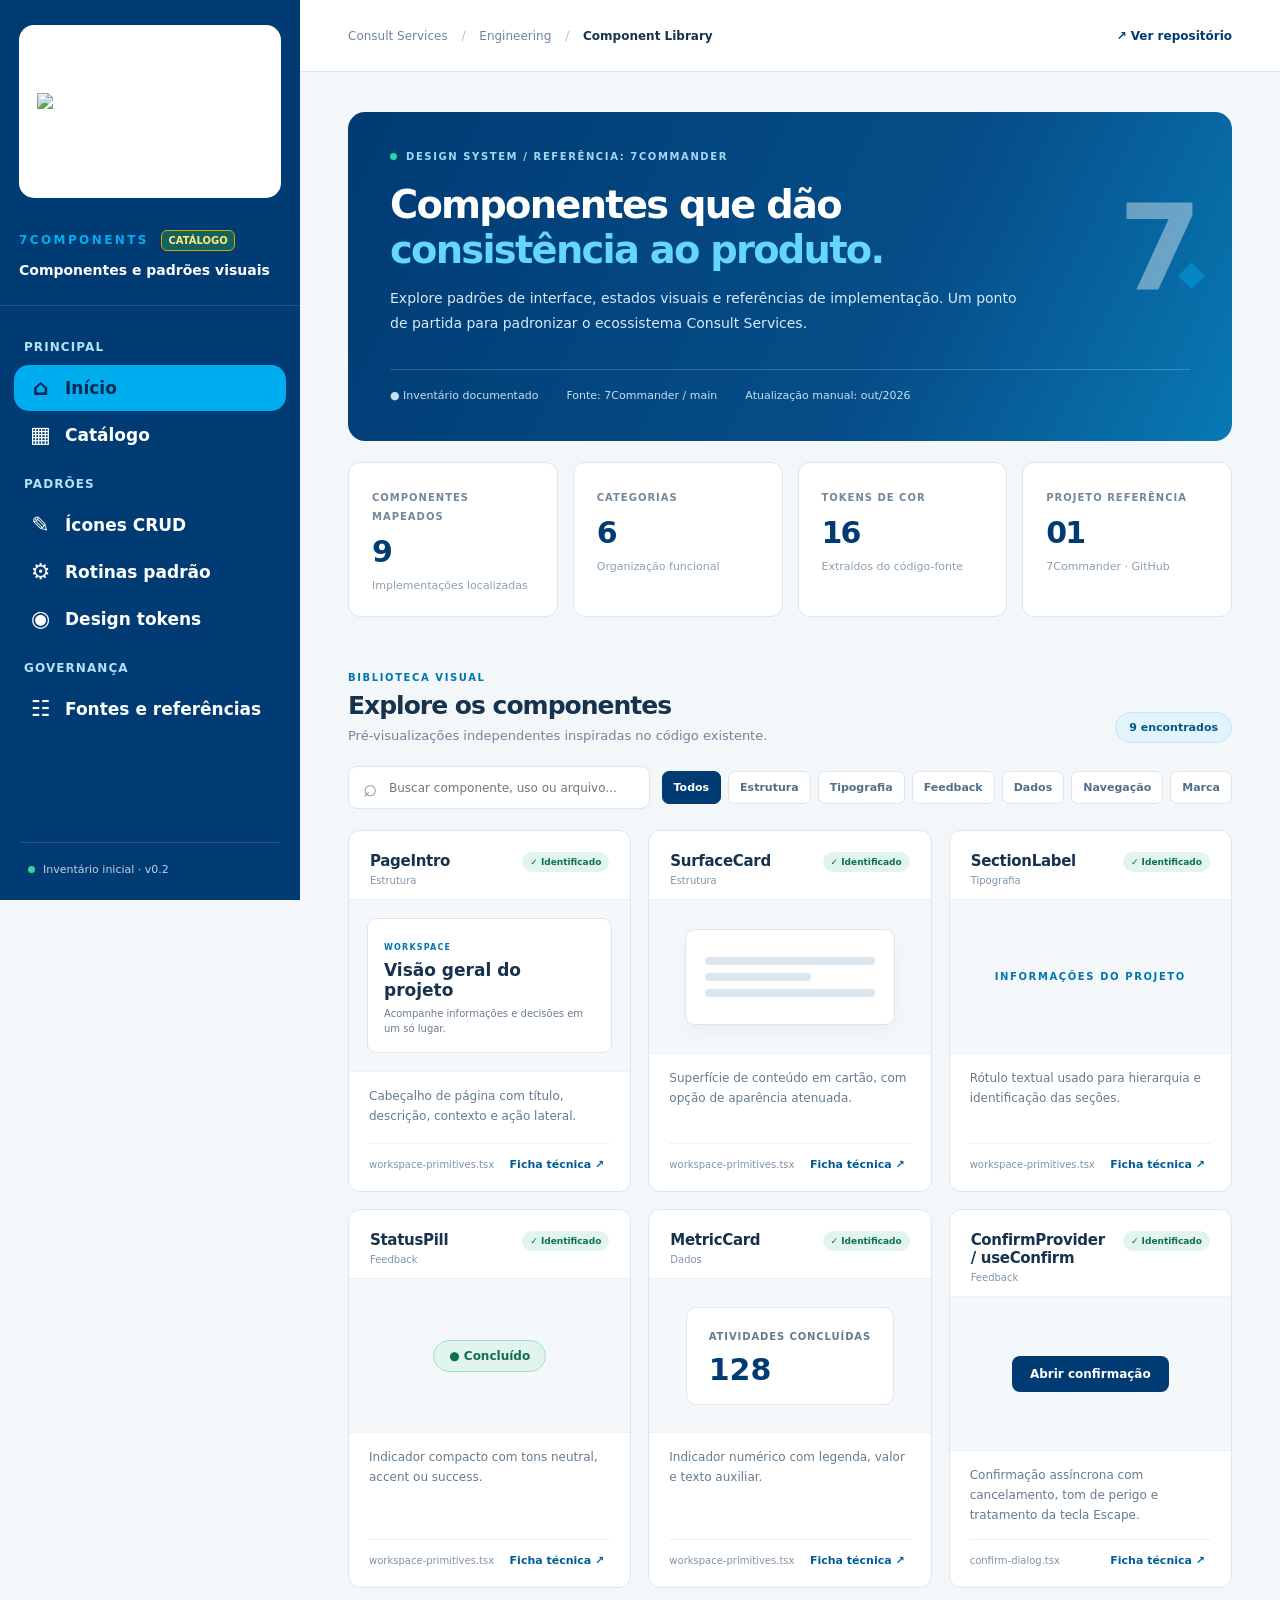
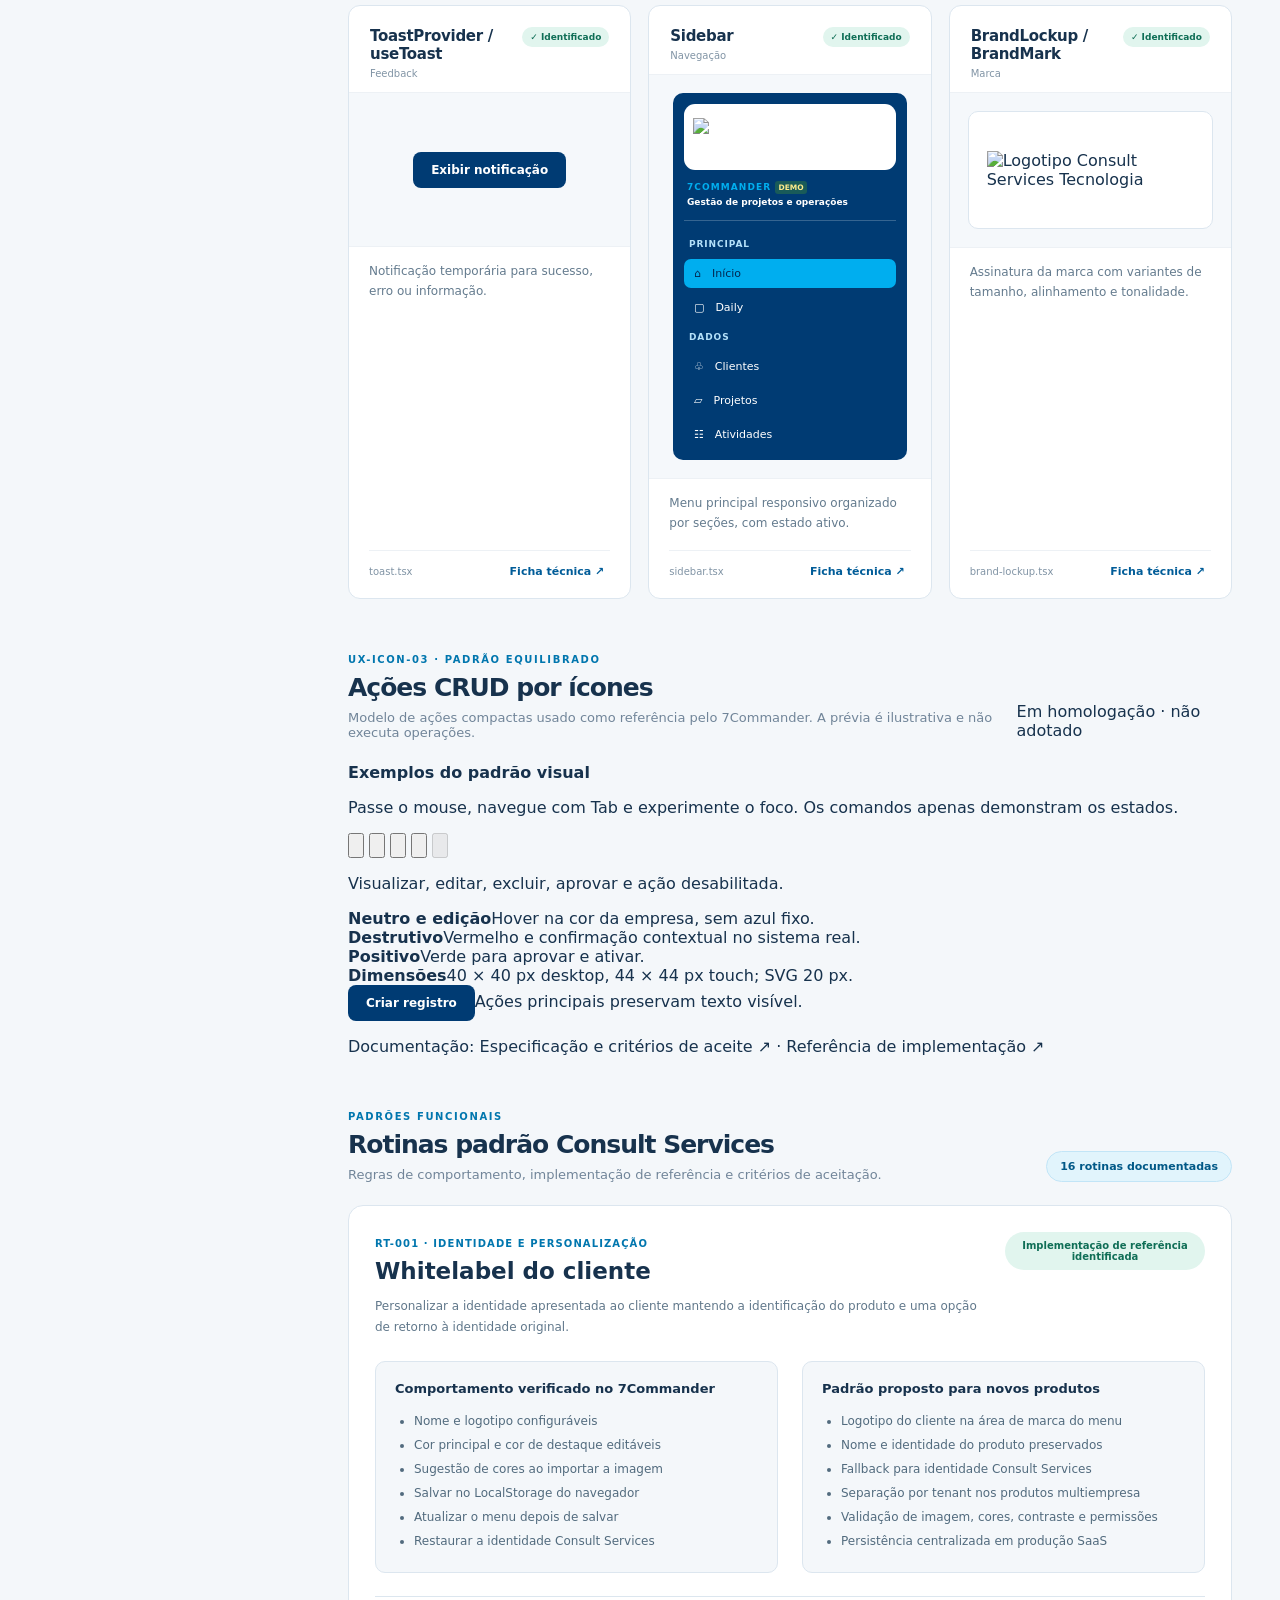
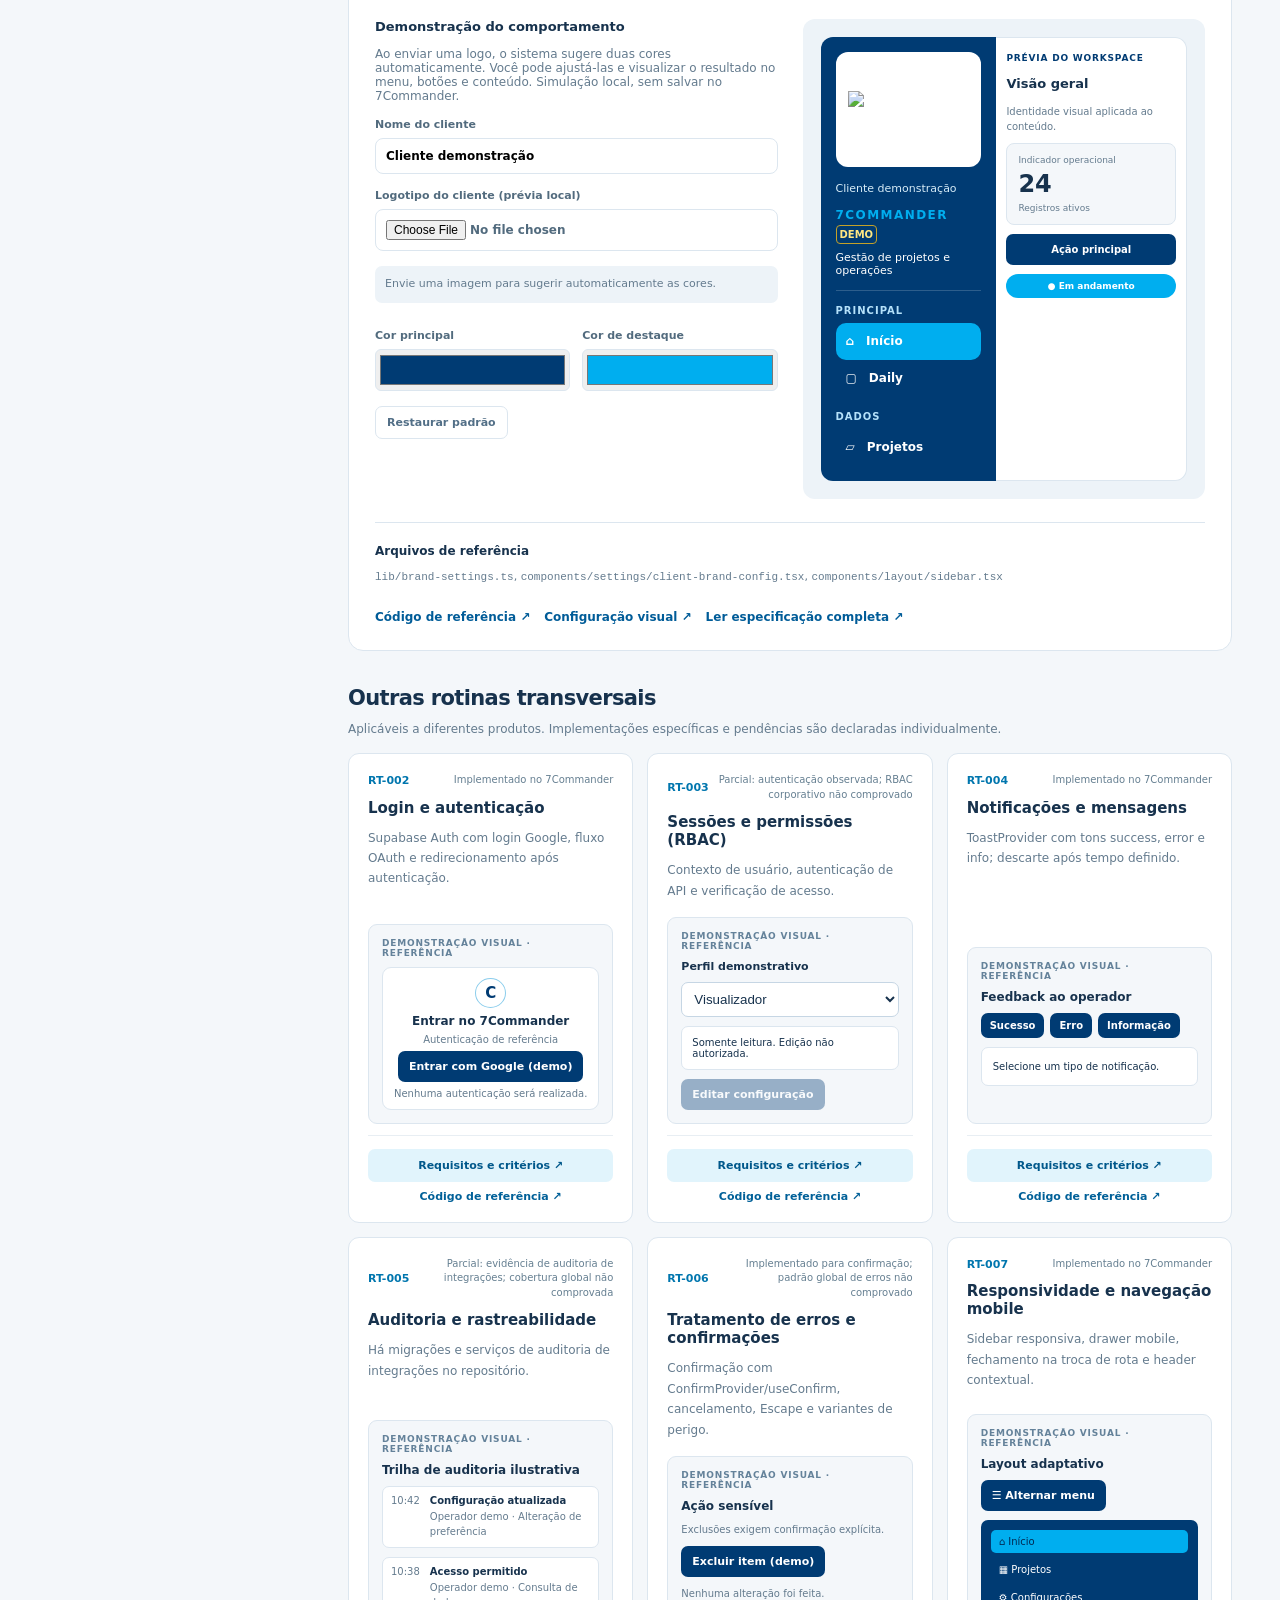
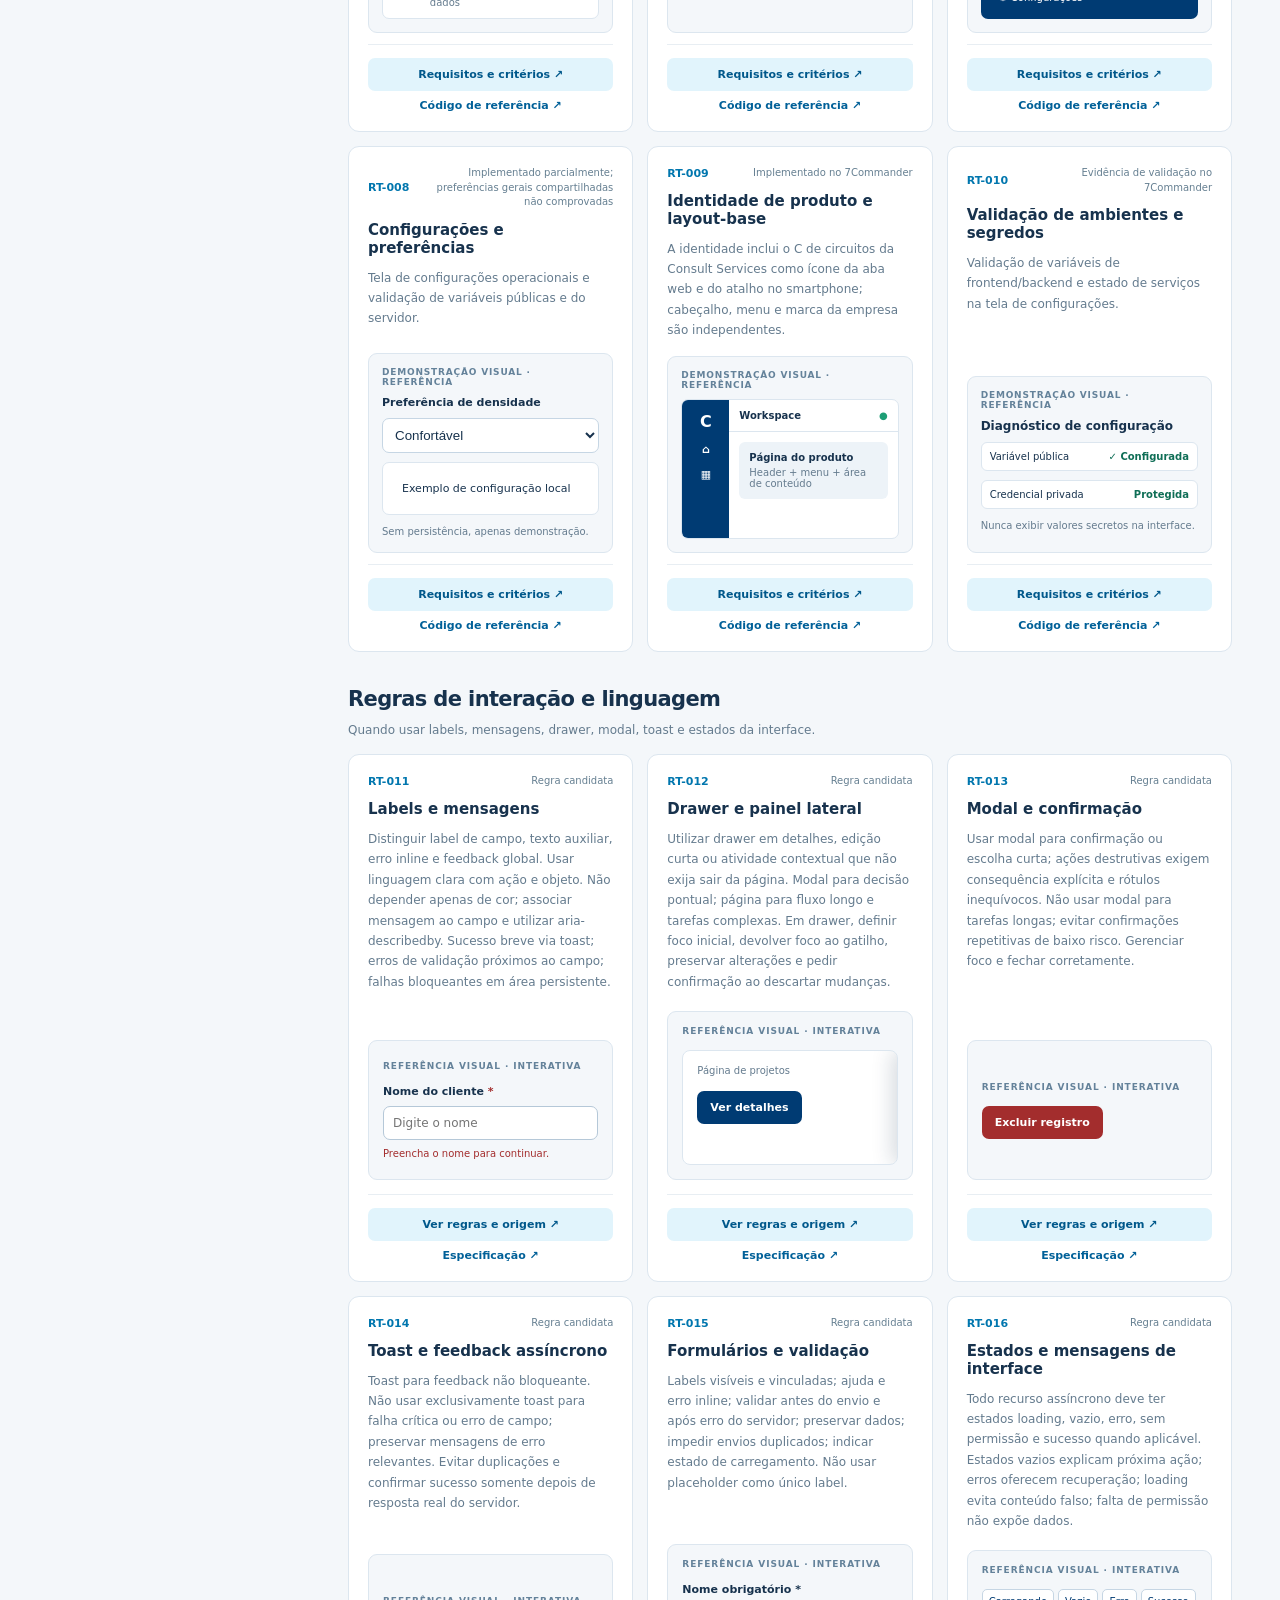
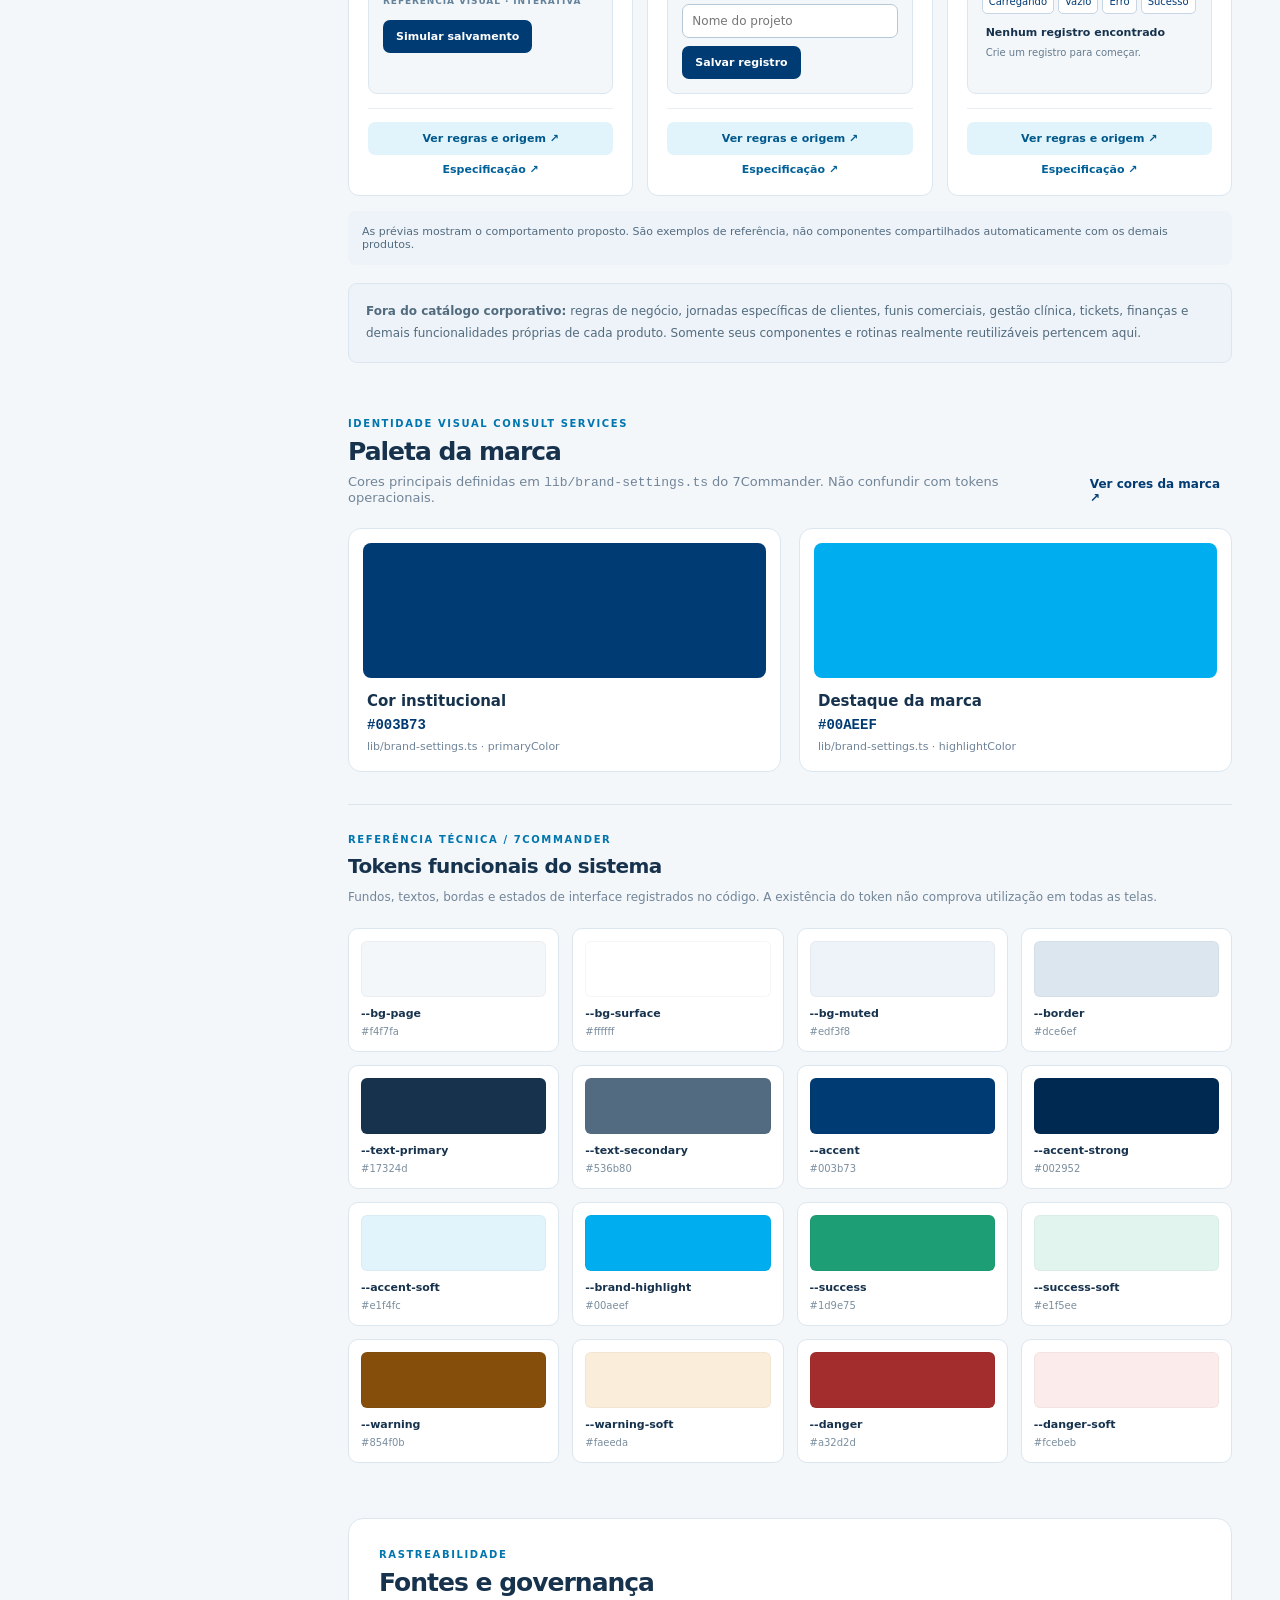
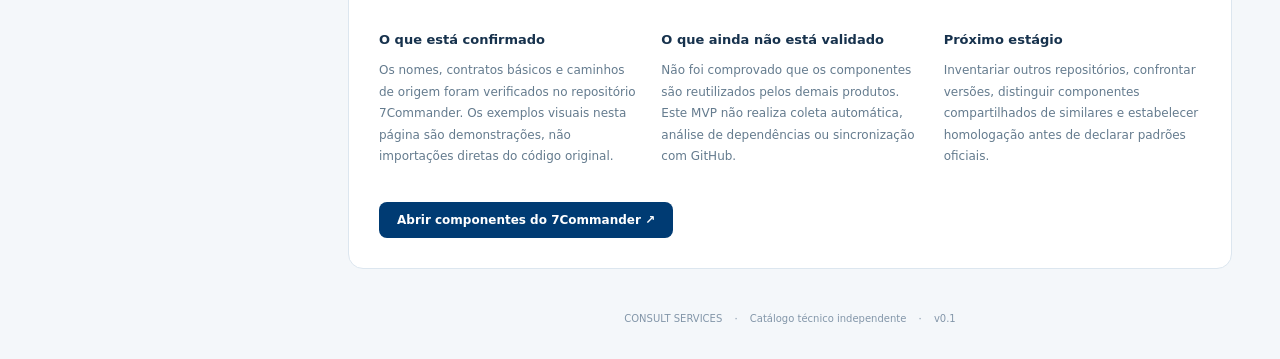
==== commit 1bdb4a52: "feat(7components): publicar seção demonstrativa UX-ICON-03 em homologação" ====
--- a/index.html
+++ b/index.html
@@ -1,14 +1,28 @@
 <!doctype html>
 <html lang="pt-BR"><head><meta charset="UTF-8"/><meta name="viewport" content="width=device-width, initial-scale=1"/><meta name="theme-color" content="#003b73"/><meta name="description" content="Catálogo técnico e visual dos componentes Consult Services"/><title>7Components | Consult Services</title><link rel="stylesheet" href="./styles.css"/></head>
-<body><div class="shell"><aside class="sidebar"><div class="sidebar-logo"><img src="https://i.imgur.com/gxXnYsA.png" alt="Consult Services Tecnologia"/></div><div class="sidebar-product"><div class="product-name">7COMPONENTS <span class="demo-tag">CATÁLOGO</span></div><div class="product-subtitle">Componentes e padrões visuais</div></div><nav aria-label="Navegação"><div class="menu-section">PRINCIPAL</div><a href="#visao-geral" class="nav active"><span class="nav-icon">⌂</span><span>Início</span></a><a href="#catalogo" class="nav"><span class="nav-icon">▦</span><span>Catálogo</span></a><div class="menu-section">PADRÕES</div><a href="#rotinas" class="nav"><span class="nav-icon">⚙</span><span>Rotinas padrão</span></a><a href="#tokens" class="nav"><span class="nav-icon">◉</span><span>Design tokens</span></a><div class="menu-section">GOVERNANÇA</div><a href="#fontes" class="nav"><span class="nav-icon">☷</span><span>Fontes e referências</span></a></nav><div class="sidebar-footer"><div class="live-dot"></div><span>Inventário inicial · v0.2</span></div></aside>
+<body><div class="shell"><aside class="sidebar"><div class="sidebar-logo"><img src="https://i.imgur.com/gxXnYsA.png" alt="Consult Services Tecnologia"/></div><div class="sidebar-product"><div class="product-name">7COMPONENTS <span class="demo-tag">CATÁLOGO</span></div><div class="product-subtitle">Componentes e padrões visuais</div></div><nav aria-label="Navegação"><div class="menu-section">PRINCIPAL</div><a href="#visao-geral" class="nav active"><span class="nav-icon">⌂</span><span>Início</span></a><a href="#catalogo" class="nav"><span class="nav-icon">▦</span><span>Catálogo</span></a><div class="menu-section">PADRÕES</div><a href="#icone-crud" class="nav"><span class="nav-icon">✎</span><span>Ícones CRUD</span></a><a href="#rotinas" class="nav"><span class="nav-icon">⚙</span><span>Rotinas padrão</span></a><a href="#tokens" class="nav"><span class="nav-icon">◉</span><span>Design tokens</span></a><div class="menu-section">GOVERNANÇA</div><a href="#fontes" class="nav"><span class="nav-icon">☷</span><span>Fontes e referências</span></a></nav><div class="sidebar-footer"><div class="live-dot"></div><span>Inventário inicial · v0.2</span></div></aside>
 <div class="content"><header class="topbar"><button id="menu" class="mobile-menu" aria-label="Abrir menu">☰</button><div class="breadcrumb">Consult Services <span>/</span> Engineering <span>/</span> <b>Component Library</b></div><a class="github-link" href="https://github.com/CMOURASIGA/componentes_consult_services" target="_blank" rel="noopener noreferrer">↗ Ver repositório</a></header>
 <main><section class="hero" id="visao-geral"><div class="eyebrow"><span class="eyebrow-dot"></span> DESIGN SYSTEM / REFERÊNCIA: 7COMMANDER</div><div class="hero-row"><div><h1>Componentes que dão<br/><em>consistência ao produto.</em></h1><p>Explore padrões de interface, estados visuais e referências de implementação. Um ponto de partida para padronizar o ecossistema Consult Services.</p></div><div class="hero-symbol" aria-hidden="true">7<span>◆</span></div></div><div class="hero-meta"><span>● Inventário documentado</span><span>Fonte: 7Commander / main</span><span>Atualização manual: out/2026</span></div></section>
 <section class="metrics" aria-label="Indicadores"><div class="metric"><span>COMPONENTES MAPEADOS</span><strong id="metric-components">0</strong><small>Implementações localizadas</small></div><div class="metric"><span>CATEGORIAS</span><strong id="metric-categories">0</strong><small>Organização funcional</small></div><div class="metric"><span>TOKENS DE COR</span><strong id="metric-tokens">0</strong><small>Extraídos do código-fonte</small></div><div class="metric"><span>PROJETO REFERÊNCIA</span><strong>01</strong><small>7Commander · GitHub</small></div></section>
 <section class="section" id="catalogo"><div class="section-title"><div><div class="eyebrow dark">BIBLIOTECA VISUAL</div><h2>Explore os componentes</h2><p>Pré-visualizações independentes inspiradas no código existente.</p></div><span id="result-count" class="result-pill"></span></div>
 <div class="toolbar"><label class="search"><span>⌕</span><input id="search" type="search" placeholder="Buscar componente, uso ou arquivo..." aria-label="Buscar componentes"/></label><div id="filters" class="filters" aria-label="Filtrar por categoria"></div></div>
 <div id="catalog" class="catalog-grid" aria-live="polite"></div><div id="empty" class="empty" hidden>Nenhum componente encontrado. Ajuste os filtros.</div></section>
+<section class="section icon-standard-section" id="icone-crud" aria-labelledby="icon-standard-title">
+<div class="section-title"><div><div class="eyebrow dark">UX-ICON-03 · PADRÃO EQUILIBRADO</div><h2 id="icon-standard-title">Ações CRUD por ícones</h2><p>Modelo de ações compactas usado como referência pelo 7Commander. A prévia é ilustrativa e não executa operações.</p></div><span class="icon-review-status">Em homologação · não adotado</span></div>
+<div class="icon-standard-panel"><div class="icon-standard-head"><strong>Exemplos do padrão visual</strong><p>Passe o mouse, navegue com Tab e experimente o foco. Os comandos apenas demonstram os estados.</p></div>
+<div class="icon-demo-toolbar" aria-label="Demonstração de ações por ícones">
+<button type="button" class="cs-icon-action cs-icon-action--neutral" aria-label="Visualizar registro" title="Visualizar registro" data-icon-example="Visualizar"><svg viewBox="0 0 24 24" fill="none" stroke="currentColor" stroke-width="1.9" stroke-linecap="round" stroke-linejoin="round" aria-hidden="true"><path d="M2.5 12s3.5-6 9.5-6 9.5 6 9.5 6-3.5 6-9.5 6-9.5-6-9.5-6Z"/><circle cx="12" cy="12" r="3"/></svg></button>
+<button type="button" class="cs-icon-action cs-icon-action--edit" aria-label="Editar registro" title="Editar registro" data-icon-example="Editar"><svg viewBox="0 0 24 24" fill="none" stroke="currentColor" stroke-width="1.9" stroke-linecap="round" stroke-linejoin="round" aria-hidden="true"><path d="M12 20h9M16.5 3.5a2.12 2.12 0 0 1 3 3L9 17l-4 1 1-4Z"/></svg></button>
+<button type="button" class="cs-icon-action cs-icon-action--danger" aria-label="Excluir registro" title="Excluir registro" data-icon-example="Excluir"><svg viewBox="0 0 24 24" fill="none" stroke="currentColor" stroke-width="1.9" stroke-linecap="round" stroke-linejoin="round" aria-hidden="true"><path d="M3 6h18M8 6V4h8v2M6 6l1 14h10l1-14M10 10v7M14 10v7"/></svg></button>
+<button type="button" class="cs-icon-action cs-icon-action--success" aria-label="Aprovar registro" title="Aprovar registro" data-icon-example="Aprovar"><svg viewBox="0 0 24 24" fill="none" stroke="currentColor" stroke-width="1.9" stroke-linecap="round" stroke-linejoin="round" aria-hidden="true"><path d="m5 12 4 4L19 6"/></svg></button>
+<button type="button" class="cs-icon-action cs-icon-action--neutral" aria-label="Ação indisponível" title="Ação indisponível" disabled><svg viewBox="0 0 24 24" fill="none" stroke="currentColor" stroke-width="1.9" stroke-linecap="round" stroke-linejoin="round" aria-hidden="true"><path d="M12 20h9M16.5 3.5a2.12 2.12 0 0 1 3 3L9 17l-4 1 1-4Z"/></svg></button>
+</div><p class="icon-demo-result" id="icon-demo-result" role="status" aria-live="polite">Visualizar, editar, excluir, aprovar e ação desabilitada.</p>
+<div class="icon-standard-notes"><div><strong>Neutro e edição</strong><span>Hover na cor da empresa, sem azul fixo.</span></div><div><strong>Destrutivo</strong><span>Vermelho e confirmação contextual no sistema real.</span></div><div><strong>Positivo</strong><span>Verde para aprovar e ativar.</span></div><div><strong>Dimensões</strong><span>40 × 40 px desktop, 44 × 44 px touch; SVG 20 px.</span></div></div>
+<div class="icon-primary-demo"><button type="button" class="preview-button" id="icon-primary-example">Criar registro</button><span>Ações principais preservam texto visível.</span></div>
+</div><p class="icon-standard-footer">Documentação: <a href="./padroes/UX-ICON-03-acoes-crud-equilibrado.md" target="_blank" rel="noopener noreferrer">Especificação e critérios de aceite ↗</a> · <a href="https://github.com/CMOURASIGA/7Commander/blob/work/local-kairos-operacional-20261111/components/ui/icon-action-button.tsx" target="_blank" rel="noopener noreferrer">Referência de implementação ↗</a></p>
+</section>
 <section class="section" id="rotinas"><div class="section-title"><div><div class="eyebrow dark">PADRÕES FUNCIONAIS</div><h2>Rotinas padrão Consult Services</h2><p>Regras de comportamento, implementação de referência e critérios de aceitação.</p></div><span class="result-pill">16 rotinas documentadas</span></div><article class="routine-card"><div class="routine-heading"><div><span class="routine-kicker">RT-001 · IDENTIDADE E PERSONALIZAÇÃO</span><h3>Whitelabel do cliente</h3><p>Personalizar a identidade apresentada ao cliente mantendo a identificação do produto e uma opção de retorno à identidade original.</p></div><span class="routine-status">Implementação de referência identificada</span></div><div class="routine-cols"><div><h4>Comportamento verificado no 7Commander</h4><ul><li>Nome e logotipo configuráveis</li><li>Cor principal e cor de destaque editáveis</li><li>Sugestão de cores ao importar a imagem</li><li>Salvar no LocalStorage do navegador</li><li>Atualizar o menu depois de salvar</li><li>Restaurar a identidade Consult Services</li></ul></div><div><h4>Padrão proposto para novos produtos</h4><ul><li>Logotipo do cliente na área de marca do menu</li><li>Nome e identidade do produto preservados</li><li>Fallback para identidade Consult Services</li><li>Separação por tenant nos produtos multiempresa</li><li>Validação de imagem, cores, contraste e permissões</li><li>Persistência centralizada em produção SaaS</li></ul></div></div><div class="routine-demo"><div><h4>Demonstração do comportamento</h4><p>Ao enviar uma logo, o sistema sugere duas cores automaticamente. Você pode ajustá-las e visualizar o resultado no menu, botões e conteúdo. Simulação local, sem salvar no 7Commander.</p><label>Nome do cliente<input id="white-client" type="text" value="Cliente demonstração" maxlength="70"/></label><label>Logotipo do cliente (prévia local)<input id="white-logo" type="file" accept="image/png,image/jpeg,image/webp"/></label><p id="white-color-status" class="white-color-status" role="status" aria-live="polite">Envie uma imagem para sugerir automaticamente as cores.</p><div class="color-controls"><label>Cor principal<input id="white-primary" type="color" value="#003b73"/></label><label>Cor de destaque<input id="white-highlight" type="color" value="#00aeef"/></label></div><button id="white-reset" class="filter" type="button">Restaurar padrão</button></div><div class="whitelabel-preview"><div id="white-menu" class="whitelabel-sidebar"><div class="whitelabel-logo"><img id="white-logo-img" src="https://i.imgur.com/gxXnYsA.png" alt="Prévia do logotipo"/></div><div class="whitelabel-client" id="white-client-name">Cliente demonstração</div><strong>7COMMANDER <small>DEMO</small></strong><p>Gestão de projetos e operações</p><div class="whitelabel-divider"></div><span>PRINCIPAL</span><div id="white-menu-active" class="whitelabel-active">⌂　Início</div><div class="whitelabel-menu-item">▢　Daily</div><span>DADOS</span><div class="whitelabel-menu-item">▱　Projetos</div></div><div class="whitelabel-content" id="white-content"><div class="whitelabel-content-top" id="white-content-top">PRÉVIA DO WORKSPACE</div><h4>Visão geral</h4><p>Identidade visual aplicada ao conteúdo.</p><div class="whitelabel-content-card"><span>Indicador operacional</span><strong>24</strong><small>Registros ativos</small></div><button type="button" id="white-preview-button">Ação principal</button><div class="whitelabel-preview-pill" id="white-preview-pill">● Em andamento</div></div></div></div><div class="routine-footer"><div><strong>Arquivos de referência</strong><p><code>lib/brand-settings.ts</code>, <code>components/settings/client-brand-config.tsx</code>, <code>components/layout/sidebar.tsx</code></p></div><div class="routine-links"><a href="https://github.com/CMOURASIGA/7Commander/blob/main/lib/brand-settings.ts" target="_blank" rel="noopener noreferrer">Código de referência ↗</a><a href="https://github.com/CMOURASIGA/7Commander/blob/main/components/settings/client-brand-config.tsx" target="_blank" rel="noopener noreferrer">Configuração visual ↗</a><a href="./padroes/RT-001-whitelabel.md" target="_blank" rel="noopener noreferrer">Ler especificação completa ↗</a></div></div></article><div class="routine-list-head"><h3>Outras rotinas transversais</h3><p>Aplicáveis a diferentes produtos. Implementações específicas e pendências são declaradas individualmente.</p></div><div id="routine-grid" class="standard-grid"><article class="standard-card"><div class="standard-top"><strong>RT-002</strong><span>Implementado no 7Commander</span></div><h3>Login e autenticação</h3><p>Supabase Auth com login Google, fluxo OAuth e redirecionamento após autenticação.</p><div class="rt-demo"><span class="rt-demo-caption">DEMONSTRAÇÃO VISUAL · REFERÊNCIA</span><div class="rt-mini-login"><div class="rt-mini-mark">C</div><strong>Entrar no 7Commander</strong><span>Autenticação de referência</span><button type="button" data-rt-action="login">Entrar com Google (demo)</button><small id="rt-login-result" aria-live="polite">Nenhuma autenticação será realizada.</small></div></div><div class="standard-actions"><button data-routine="RT-002" type="button">Requisitos e critérios ↗</button><a href="https://github.com/CMOURASIGA/7Commander/blob/main/components/auth/kairos-auth-provider.tsx" target="_blank" rel="noopener noreferrer">Código de referência ↗</a></div></article><article class="standard-card"><div class="standard-top"><strong>RT-003</strong><span>Parcial: autenticação observada; RBAC corporativo não comprovado</span></div><h3>Sessões e permissões (RBAC)</h3><p>Contexto de usuário, autenticação de API e verificação de acesso.</p><div class="rt-demo"><span class="rt-demo-caption">DEMONSTRAÇÃO VISUAL · REFERÊNCIA</span><div class="rt-mini"><label for="rt-role">Perfil demonstrativo</label><select id="rt-role"><option value="viewer">Visualizador</option><option value="admin">Administrador</option></select><div id="rt-permission" class="rt-permission" aria-live="polite">Somente leitura. Edição não autorizada.</div><button type="button" id="rt-protected" disabled>Editar configuração</button></div></div><div class="standard-actions"><button data-routine="RT-003" type="button">Requisitos e critérios ↗</button><a href="https://github.com/CMOURASIGA/7Commander/blob/main/lib/api-auth.ts" target="_blank" rel="noopener noreferrer">Código de referência ↗</a></div></article><article class="standard-card"><div class="standard-top"><strong>RT-004</strong><span>Implementado no 7Commander</span></div><h3>Notificações e mensagens</h3><p>ToastProvider com tons success, error e info; descarte após tempo definido.</p><div class="rt-demo"><span class="rt-demo-caption">DEMONSTRAÇÃO VISUAL · REFERÊNCIA</span><div class="rt-mini"><strong>Feedback ao operador</strong><div class="rt-button-row"><button type="button" data-rt-action="success">Sucesso</button><button type="button" data-rt-action="error">Erro</button><button type="button" data-rt-action="info">Informação</button></div><div id="rt-feedback" class="rt-message" role="status" aria-live="polite">Selecione um tipo de notificação.</div></div></div><div class="standard-actions"><button data-routine="RT-004" type="button">Requisitos e critérios ↗</button><a href="https://github.com/CMOURASIGA/7Commander/blob/main/components/ui/toast.tsx" target="_blank" rel="noopener noreferrer">Código de referência ↗</a></div></article><article class="standard-card"><div class="standard-top"><strong>RT-005</strong><span>Parcial: evidência de auditoria de integrações; cobertura global não comprovada</span></div><h3>Auditoria e rastreabilidade</h3><p>Há migrações e serviços de auditoria de integrações no repositório.</p><div class="rt-demo"><span class="rt-demo-caption">DEMONSTRAÇÃO VISUAL · REFERÊNCIA</span><div class="rt-mini"><strong>Trilha de auditoria ilustrativa</strong><div class="rt-audit"><span>10:42</span><div><b>Configuração atualizada</b><small>Operador demo · Alteração de preferência</small></div></div><div class="rt-audit"><span>10:38</span><div><b>Acesso permitido</b><small>Operador demo · Consulta de dados</small></div></div></div></div><div class="standard-actions"><button data-routine="RT-005" type="button">Requisitos e critérios ↗</button><a href="https://github.com/CMOURASIGA/7Commander/blob/main/database/migrations/029_integrations_audit.sql" target="_blank" rel="noopener noreferrer">Código de referência ↗</a></div></article><article class="standard-card"><div class="standard-top"><strong>RT-006</strong><span>Implementado para confirmação; padrão global de erros não comprovado</span></div><h3>Tratamento de erros e confirmações</h3><p>Confirmação com ConfirmProvider/useConfirm, cancelamento, Escape e variantes de perigo.</p><div class="rt-demo"><span class="rt-demo-caption">DEMONSTRAÇÃO VISUAL · REFERÊNCIA</span><div class="rt-mini"><strong>Ação sensível</strong><p>Exclusões exigem confirmação explícita.</p><button type="button" data-rt-action="confirm">Excluir item (demo)</button><small id="rt-confirm-result" role="status">Nenhuma alteração foi feita.</small></div></div><div class="standard-actions"><button data-routine="RT-006" type="button">Requisitos e critérios ↗</button><a href="https://github.com/CMOURASIGA/7Commander/blob/main/components/ui/confirm-dialog.tsx" target="_blank" rel="noopener noreferrer">Código de referência ↗</a></div></article><article class="standard-card"><div class="standard-top"><strong>RT-007</strong><span>Implementado no 7Commander</span></div><h3>Responsividade e navegação mobile</h3><p>Sidebar responsiva, drawer mobile, fechamento na troca de rota e header contextual.</p><div class="rt-demo"><span class="rt-demo-caption">DEMONSTRAÇÃO VISUAL · REFERÊNCIA</span><div class="rt-mini rt-navigation"><strong>Layout adaptativo</strong><button type="button" data-rt-action="nav">☰ Alternar menu</button><div class="rt-navigation-panel" id="rt-navigation-panel"><span>⌂ Início</span><span>▦ Projetos</span><span>⚙ Configurações</span></div></div></div><div class="standard-actions"><button data-routine="RT-007" type="button">Requisitos e critérios ↗</button><a href="https://github.com/CMOURASIGA/7Commander/blob/main/components/layout/app-shell.tsx" target="_blank" rel="noopener noreferrer">Código de referência ↗</a></div></article><article class="standard-card"><div class="standard-top"><strong>RT-008</strong><span>Implementado parcialmente; preferências gerais compartilhadas não comprovadas</span></div><h3>Configurações e preferências</h3><p>Tela de configurações operacionais e validação de variáveis públicas e do servidor.</p><div class="rt-demo"><span class="rt-demo-caption">DEMONSTRAÇÃO VISUAL · REFERÊNCIA</span><div class="rt-mini"><label for="rt-setting">Preferência de densidade</label><select id="rt-setting"><option>Confortável</option><option>Compacta</option></select><div id="rt-setting-preview" class="rt-density">Exemplo de configuração local</div><small>Sem persistência, apenas demonstração.</small></div></div><div class="standard-actions"><button data-routine="RT-008" type="button">Requisitos e critérios ↗</button><a href="https://github.com/CMOURASIGA/7Commander/blob/main/app/settings/page.tsx" target="_blank" rel="noopener noreferrer">Código de referência ↗</a></div></article><article class="standard-card"><div class="standard-top"><strong>RT-009</strong><span>Implementado no 7Commander</span></div><h3>Identidade de produto e layout-base</h3><p>A identidade inclui o C de circuitos da Consult Services como ícone da aba web e do atalho no smartphone; cabeçalho, menu e marca da empresa são independentes.</p><div class="rt-demo"><span class="rt-demo-caption">DEMONSTRAÇÃO VISUAL · REFERÊNCIA</span><div class="rt-mini-layout"><div class="rt-mini-side">C<div>⌂</div><div>▦</div></div><div class="rt-mini-main"><div class="rt-mini-head">Workspace <span>●</span></div><div class="rt-mini-surface"><strong>Página do produto</strong><small>Header + menu + área de conteúdo</small></div></div></div></div><div class="standard-actions"><button data-routine="RT-009" type="button">Requisitos e critérios ↗</button><a href="https://github.com/CMOURASIGA/7Commander/blob/main/components/layout/header.tsx" target="_blank" rel="noopener noreferrer">Código de referência ↗</a></div></article><article class="standard-card"><div class="standard-top"><strong>RT-010</strong><span>Evidência de validação no 7Commander</span></div><h3>Validação de ambientes e segredos</h3><p>Validação de variáveis de frontend/backend e estado de serviços na tela de configurações.</p><div class="rt-demo"><span class="rt-demo-caption">DEMONSTRAÇÃO VISUAL · REFERÊNCIA</span><div class="rt-mini"><strong>Diagnóstico de configuração</strong><div class="rt-env"><span>Variável pública</span><b>✓ Configurada</b></div><div class="rt-env"><span>Credencial privada</span><b>Protegida</b></div><small>Nunca exibir valores secretos na interface.</small></div></div><div class="standard-actions"><button data-routine="RT-010" type="button">Requisitos e critérios ↗</button><a href="https://github.com/CMOURASIGA/7Commander/blob/main/lib/env.ts" target="_blank" rel="noopener noreferrer">Código de referência ↗</a></div></article></div><div class="routine-list-head"><h3>Regras de interação e linguagem</h3><p>Quando usar labels, mensagens, drawer, modal, toast e estados da interface.</p></div><div class="standard-grid" id="interaction-grid"><article class="standard-card interaction-card"><div class="standard-top"><strong>RT-011</strong><span>Regra candidata</span></div><h3>Labels e mensagens</h3><p>Distinguir label de campo, texto auxiliar, erro inline e feedback global. Usar linguagem clara com ação e objeto. Não depender apenas de cor; associar mensagem ao campo e utilizar aria-describedby. Sucesso breve via toast; erros de validação próximos ao campo; falhas bloqueantes em área persistente.</p><div class="ix-demo"><div class="ix-demo-label">REFERÊNCIA VISUAL · INTERATIVA</div><div class="ix-field"><label for="ix-label-input">Nome do cliente <b>*</b></label><input id="ix-label-input" aria-describedby="ix-label-error" placeholder="Digite o nome" /><span id="ix-label-error" class="ix-error" aria-live="polite">Preencha o nome para continuar.</span></div></div><div class="standard-actions"><button data-interaction="RT-011" type="button">Ver regras e origem ↗</button><a href="./padroes/RT-011.md" target="_blank" rel="noopener noreferrer">Especificação ↗</a></div></article><article class="standard-card interaction-card"><div class="standard-top"><strong>RT-012</strong><span>Regra candidata</span></div><h3>Drawer e painel lateral</h3><p>Utilizar drawer em detalhes, edição curta ou atividade contextual que não exija sair da página. Modal para decisão pontual; página para fluxo longo e tarefas complexas. Em drawer, definir foco inicial, devolver foco ao gatilho, preservar alterações e pedir confirmação ao descartar mudanças.</p><div class="ix-demo"><div class="ix-demo-label">REFERÊNCIA VISUAL · INTERATIVA</div><div class="ix-drawer-scene"><div class="ix-scene-caption">Página de projetos</div><button class="ix-primary" data-demo-open="drawer">Ver detalhes</button><div class="ix-drawer" id="ix-drawer"><button class="ix-x" data-demo-close="drawer" aria-label="Fechar painel">×</button><b>Detalhes do registro</b><p>Informações rápidas, sem abandonar a tela.</p><label>Observação<input aria-label="Observação" placeholder="Editar observação"/></label></div></div></div><div class="standard-actions"><button data-interaction="RT-012" type="button">Ver regras e origem ↗</button><a href="./padroes/RT-012.md" target="_blank" rel="noopener noreferrer">Especificação ↗</a></div></article><article class="standard-card interaction-card"><div class="standard-top"><strong>RT-013</strong><span>Regra candidata</span></div><h3>Modal e confirmação</h3><p>Usar modal para confirmação ou escolha curta; ações destrutivas exigem consequência explícita e rótulos inequívocos. Não usar modal para tarefas longas; evitar confirmações repetitivas de baixo risco. Gerenciar foco e fechar corretamente.</p><div class="ix-demo"><div class="ix-demo-label">REFERÊNCIA VISUAL · INTERATIVA</div><button class="ix-danger" data-demo-open="modal">Excluir registro</button></div><div class="standard-actions"><button data-interaction="RT-013" type="button">Ver regras e origem ↗</button><a href="./padroes/RT-013.md" target="_blank" rel="noopener noreferrer">Especificação ↗</a></div></article><article class="standard-card interaction-card"><div class="standard-top"><strong>RT-014</strong><span>Regra candidata</span></div><h3>Toast e feedback assíncrono</h3><p>Toast para feedback não bloqueante. Não usar exclusivamente toast para falha crítica ou erro de campo; preservar mensagens de erro relevantes. Evitar duplicações e confirmar sucesso somente depois de resposta real do servidor.</p><div class="ix-demo"><div class="ix-demo-label">REFERÊNCIA VISUAL · INTERATIVA</div><button class="ix-primary" data-demo-open="toast">Simular salvamento</button><div class="ix-toast-preview" id="ix-toast-preview" role="status" hidden>✓ Registro salvo com sucesso.</div></div><div class="standard-actions"><button data-interaction="RT-014" type="button">Ver regras e origem ↗</button><a href="./padroes/RT-014.md" target="_blank" rel="noopener noreferrer">Especificação ↗</a></div></article><article class="standard-card interaction-card"><div class="standard-top"><strong>RT-015</strong><span>Regra candidata</span></div><h3>Formulários e validação</h3><p>Labels visíveis e vinculadas; ajuda e erro inline; validar antes do envio e após erro do servidor; preservar dados; impedir envios duplicados; indicar estado de carregamento. Não usar placeholder como único label.</p><div class="ix-demo"><div class="ix-demo-label">REFERÊNCIA VISUAL · INTERATIVA</div><form id="ix-form" class="ix-field"><label for="ix-form-name">Nome obrigatório *</label><input id="ix-form-name" placeholder="Nome do projeto" required/><span id="ix-form-error" class="ix-error" hidden>Informe o nome do projeto.</span><button class="ix-primary" type="submit">Salvar registro</button></form></div><div class="standard-actions"><button data-interaction="RT-015" type="button">Ver regras e origem ↗</button><a href="./padroes/RT-015.md" target="_blank" rel="noopener noreferrer">Especificação ↗</a></div></article><article class="standard-card interaction-card"><div class="standard-top"><strong>RT-016</strong><span>Regra candidata</span></div><h3>Estados e mensagens de interface</h3><p>Todo recurso assíncrono deve ter estados loading, vazio, erro, sem permissão e sucesso quando aplicável. Estados vazios explicam próxima ação; erros oferecem recuperação; loading evita conteúdo falso; falta de permissão não expõe dados.</p><div class="ix-demo"><div class="ix-demo-label">REFERÊNCIA VISUAL · INTERATIVA</div><div class="ix-state"><div class="ix-state-tabs"><button data-state="loading">Carregando</button><button data-state="empty">Vazio</button><button data-state="error">Erro</button><button data-state="success">Sucesso</button></div><div id="ix-state-content" class="ix-state-content" aria-live="polite"></div></div></div><div class="standard-actions"><button data-interaction="RT-016" type="button">Ver regras e origem ↗</button><a href="./padroes/RT-016.md" target="_blank" rel="noopener noreferrer">Especificação ↗</a></div></article></div><div class="ix-note">As prévias mostram o comportamento proposto. São exemplos de referência, não componentes compartilhados automaticamente com os demais produtos.</div><div class="scope-note"><strong>Fora do catálogo corporativo:</strong> regras de negócio, jornadas específicas de clientes, funis comerciais, gestão clínica, tickets, finanças e demais funcionalidades próprias de cada produto. Somente seus componentes e rotinas realmente reutilizáveis pertencem aqui.</div></section><section class="section token-section" id="tokens"><div class="section-title"><div><div class="eyebrow dark">IDENTIDADE VISUAL CONSULT SERVICES</div><h2>Paleta da marca</h2><p>Cores principais definidas em <code>lib/brand-settings.ts</code> do 7Commander. Não confundir com tokens operacionais.</p></div><a class="small-link" target="_blank" rel="noopener noreferrer" href="https://github.com/CMOURASIGA/7Commander/blob/main/lib/brand-settings.ts">Ver cores da marca ↗</a></div><div id="brand-grid" class="brand-grid"></div><div class="token-subsection"><div><div class="eyebrow dark">REFERÊNCIA TÉCNICA / 7COMMANDER</div><h3>Tokens funcionais do sistema</h3><p>Fundos, textos, bordas e estados de interface registrados no código. A existência do token não comprova utilização em todas as telas.</p></div><div id="token-grid" class="token-grid"></div></div></section>
 <section class="section governance" id="fontes"><div class="eyebrow dark">RASTREABILIDADE</div><h2>Fontes e governança</h2><div class="governance-grid"><div><h3>O que está confirmado</h3><p>Os nomes, contratos básicos e caminhos de origem foram verificados no repositório 7Commander. Os exemplos visuais nesta página são demonstrações, não importações diretas do código original.</p></div><div><h3>O que ainda não está validado</h3><p>Não foi comprovado que os componentes são reutilizados pelos demais produtos. Este MVP não realiza coleta automática, análise de dependências ou sincronização com GitHub.</p></div><div><h3>Próximo estágio</h3><p>Inventariar outros repositórios, confrontar versões, distinguir componentes compartilhados de similares e estabelecer homologação antes de declarar padrões oficiais.</p></div></div><a class="primary-link" href="https://github.com/CMOURASIGA/7Commander/tree/main/components" target="_blank" rel="noopener noreferrer">Abrir componentes do 7Commander ↗</a></section>
 <footer>CONSULT SERVICES <span>·</span> Catálogo técnico independente <span>·</span> v0.1</footer></main></div></div>
 <dialog id="details"><div class="dialog-head"><div><div class="eyebrow dark">FICHA TÉCNICA</div><h2 id="dialog-title"></h2></div><button id="close-dialog" aria-label="Fechar" class="close">×</button></div><div id="dialog-body"></div></dialog>
-<dialog id="ix-confirm" class="ix-confirm"><h3>Excluir registro?</h3><p>Esta ação é irreversível. Confirme somente se deseja continuar.</p><div class="ix-confirm-actions"><button data-confirm="cancel">Cancelar</button><button class="ix-danger" data-confirm="accept">Excluir</button></div></dialog><div id="toast" class="toast" role="status" aria-live="polite" hidden></div><script src="./app.js" defer></script></body></html>+<dialog id="ix-confirm" class="ix-confirm"><h3>Excluir registro?</h3><p>Esta ação é irreversível. Confirme somente se deseja continuar.</p><div class="ix-confirm-actions"><button data-confirm="cancel">Cancelar</button><button class="ix-danger" data-confirm="accept">Excluir</button></div></dialog><div id="toast" class="toast" role="status" aria-live="polite" hidden></div><script src="./app.js" defer></script><script>document.querySelectorAll('[data-icon-example]').forEach(function(button){button.addEventListener('click',function(){var out=document.getElementById('icon-demo-result');out.textContent=button.dataset.iconExample+' (demonstração visual; nenhum registro foi alterado).';});});document.getElementById('icon-primary-example').addEventListener('click',function(){document.getElementById('icon-demo-result').textContent='Ação principal ilustrativa; nenhum cadastro foi aberto.';});</script></body></html>
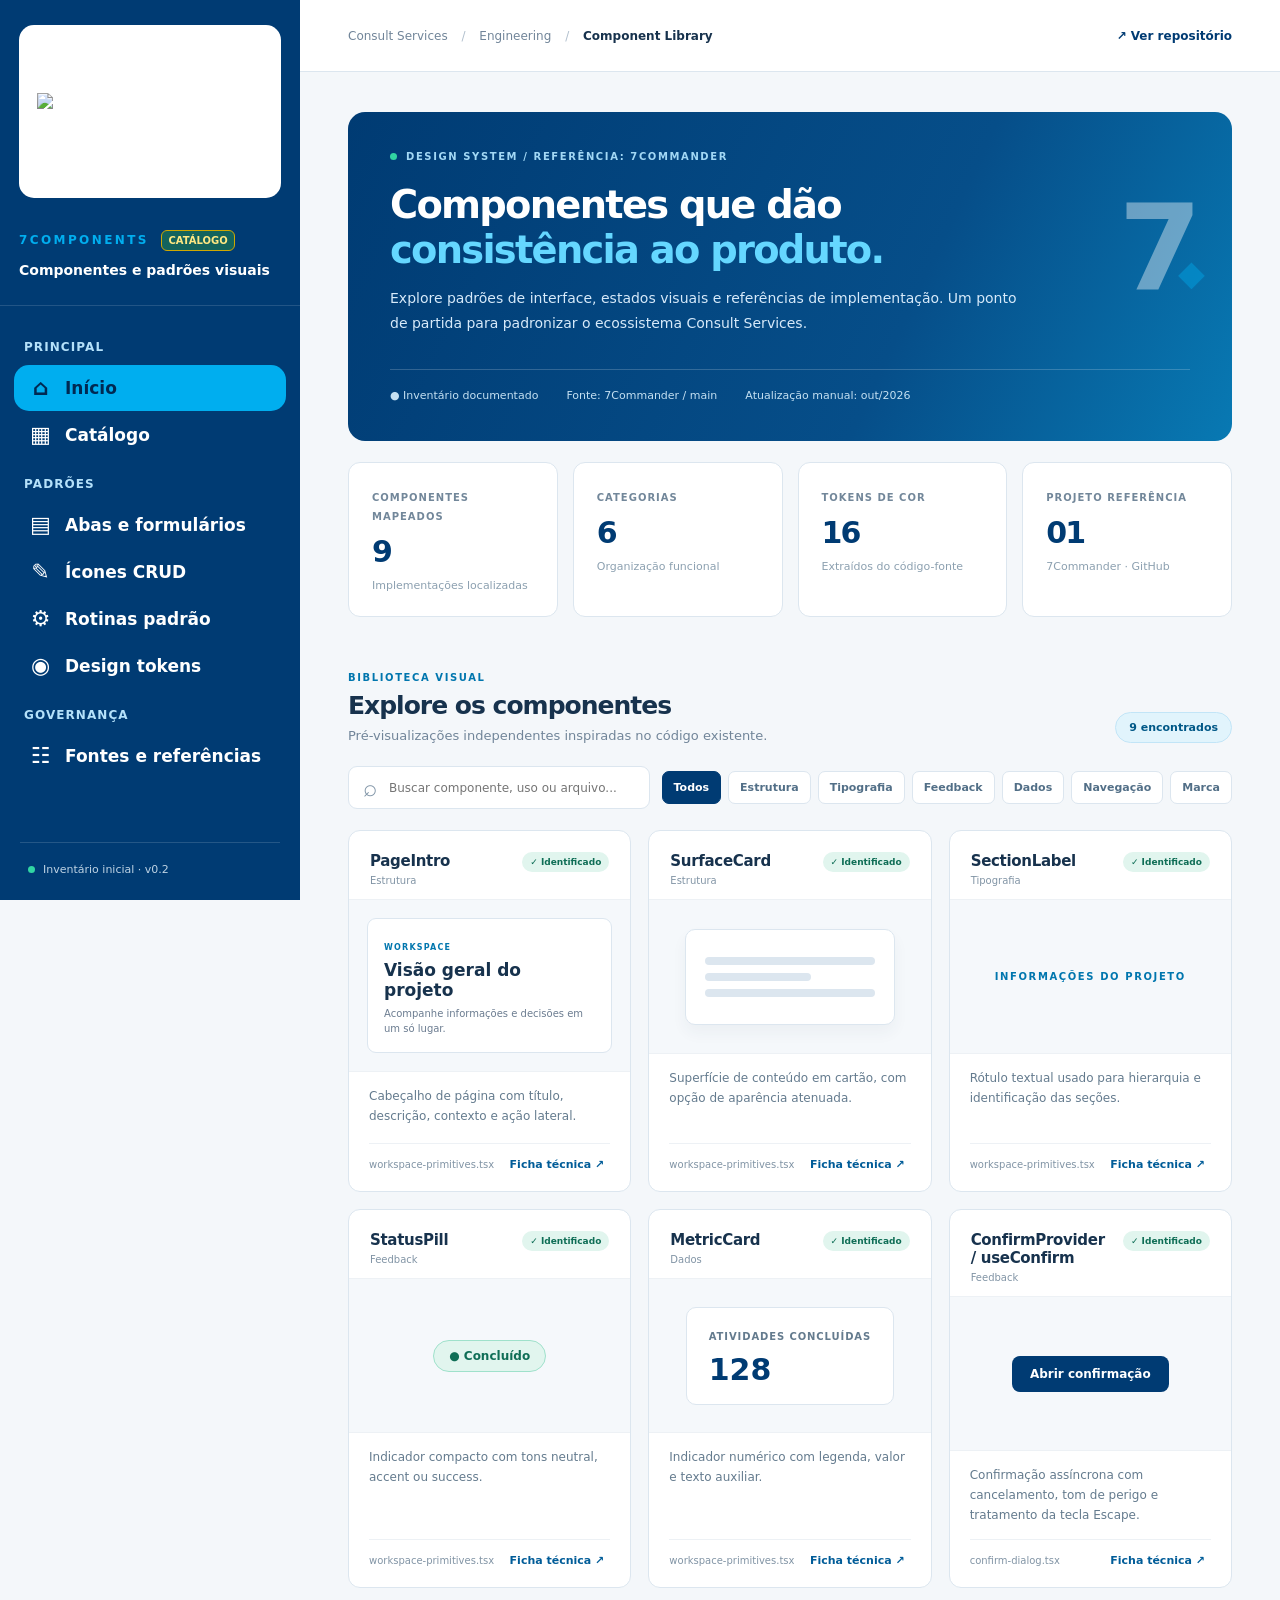
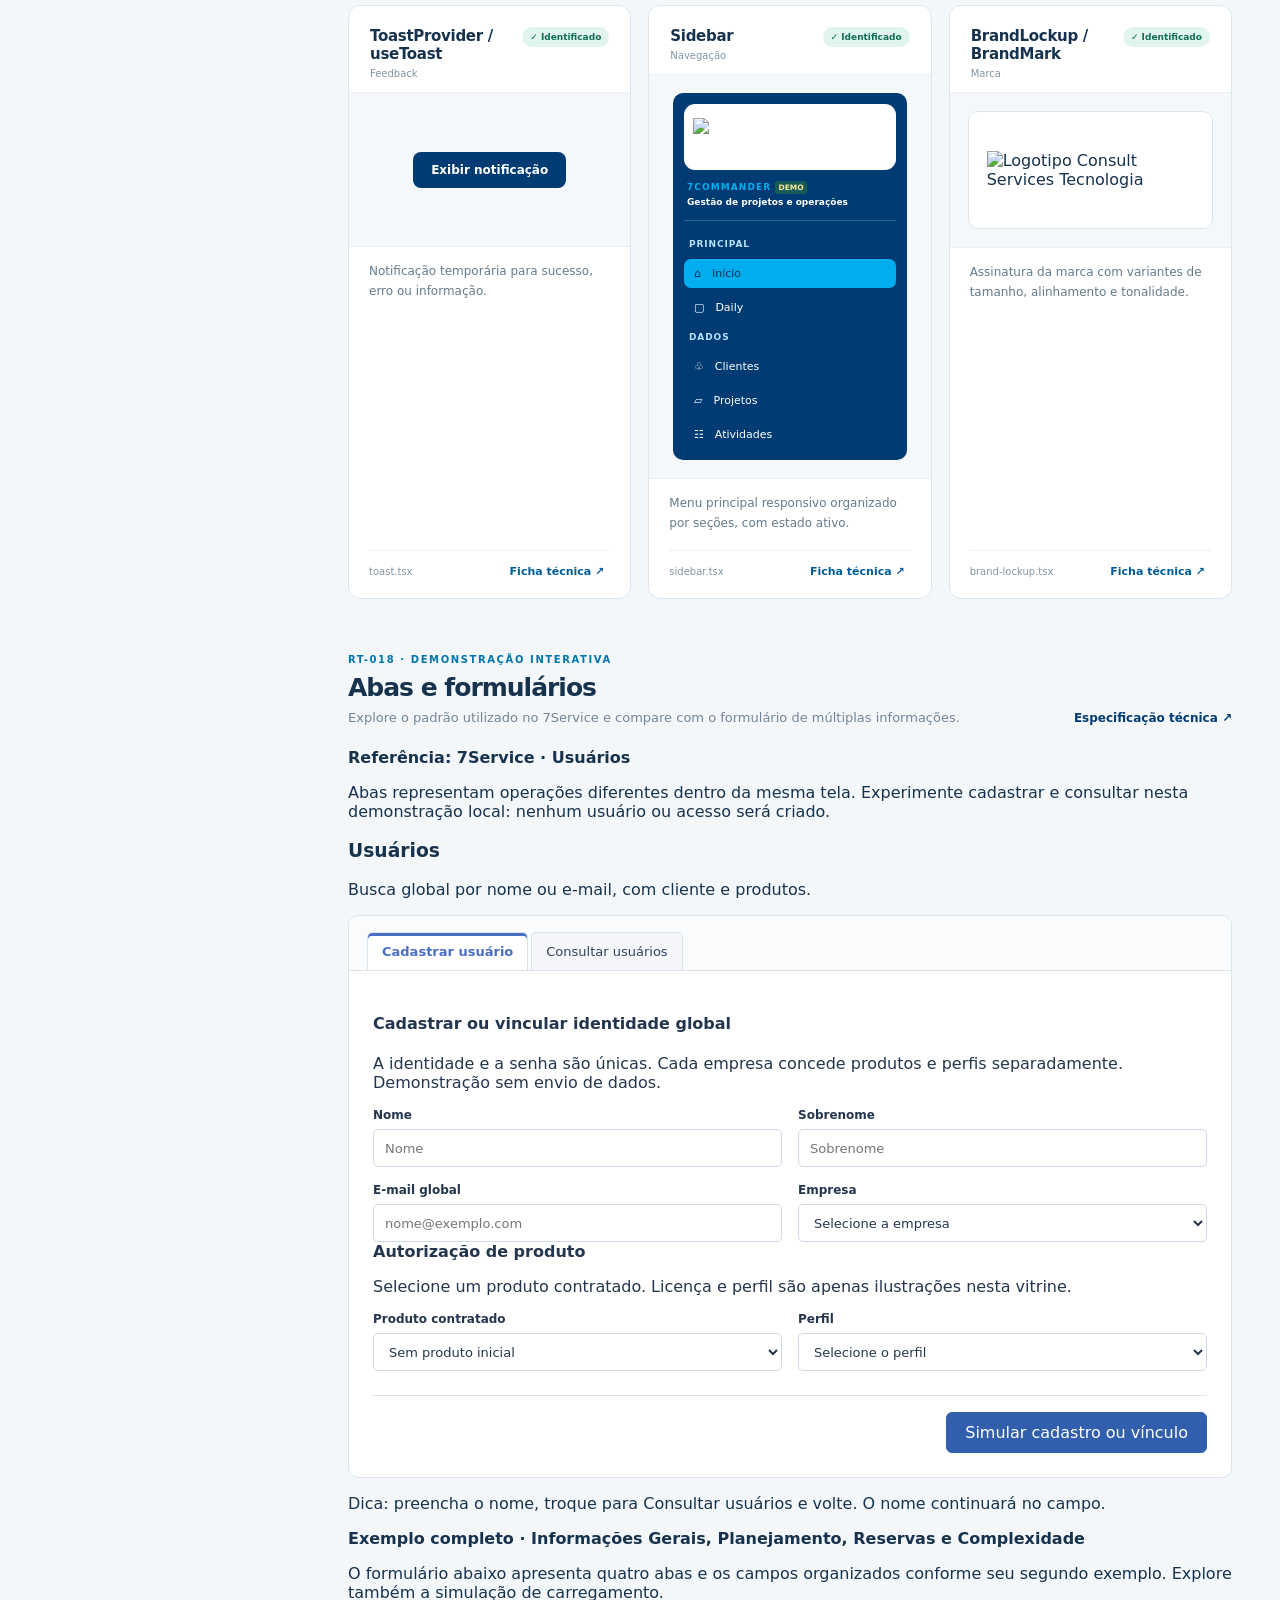
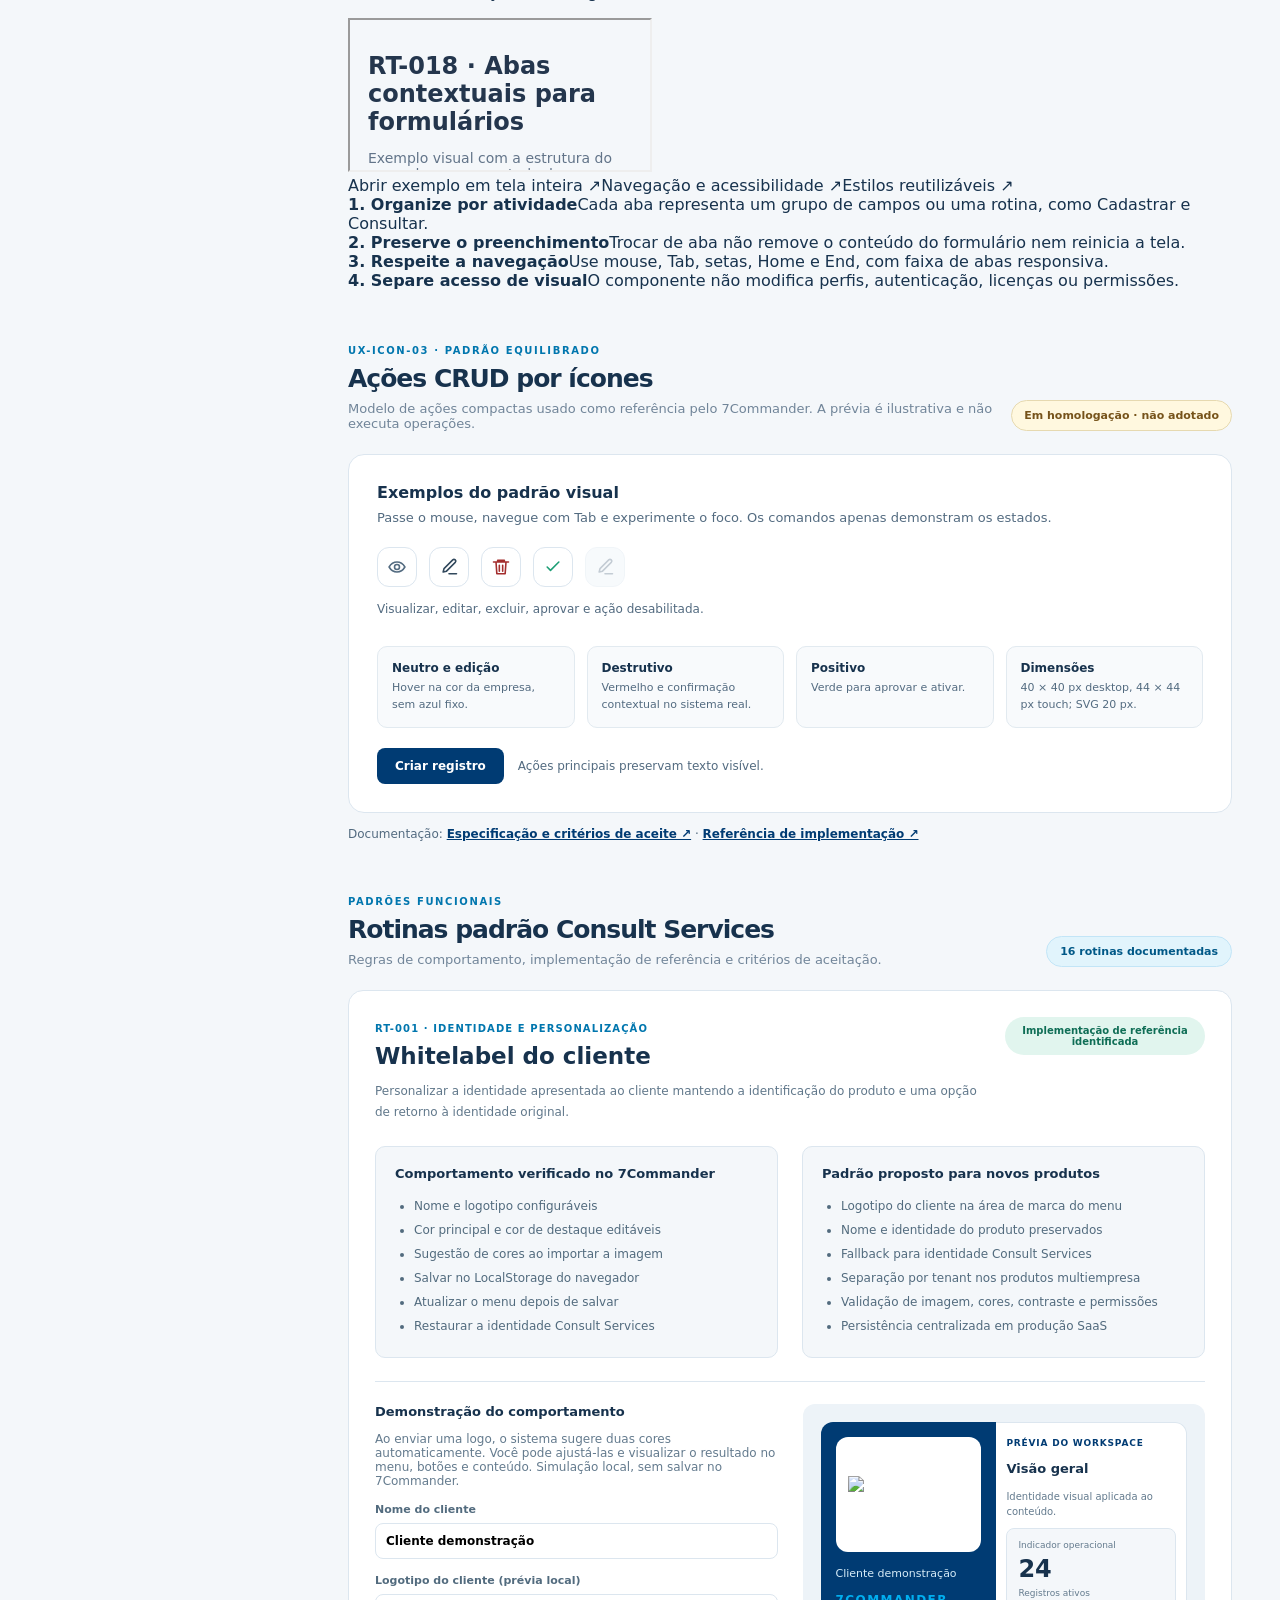
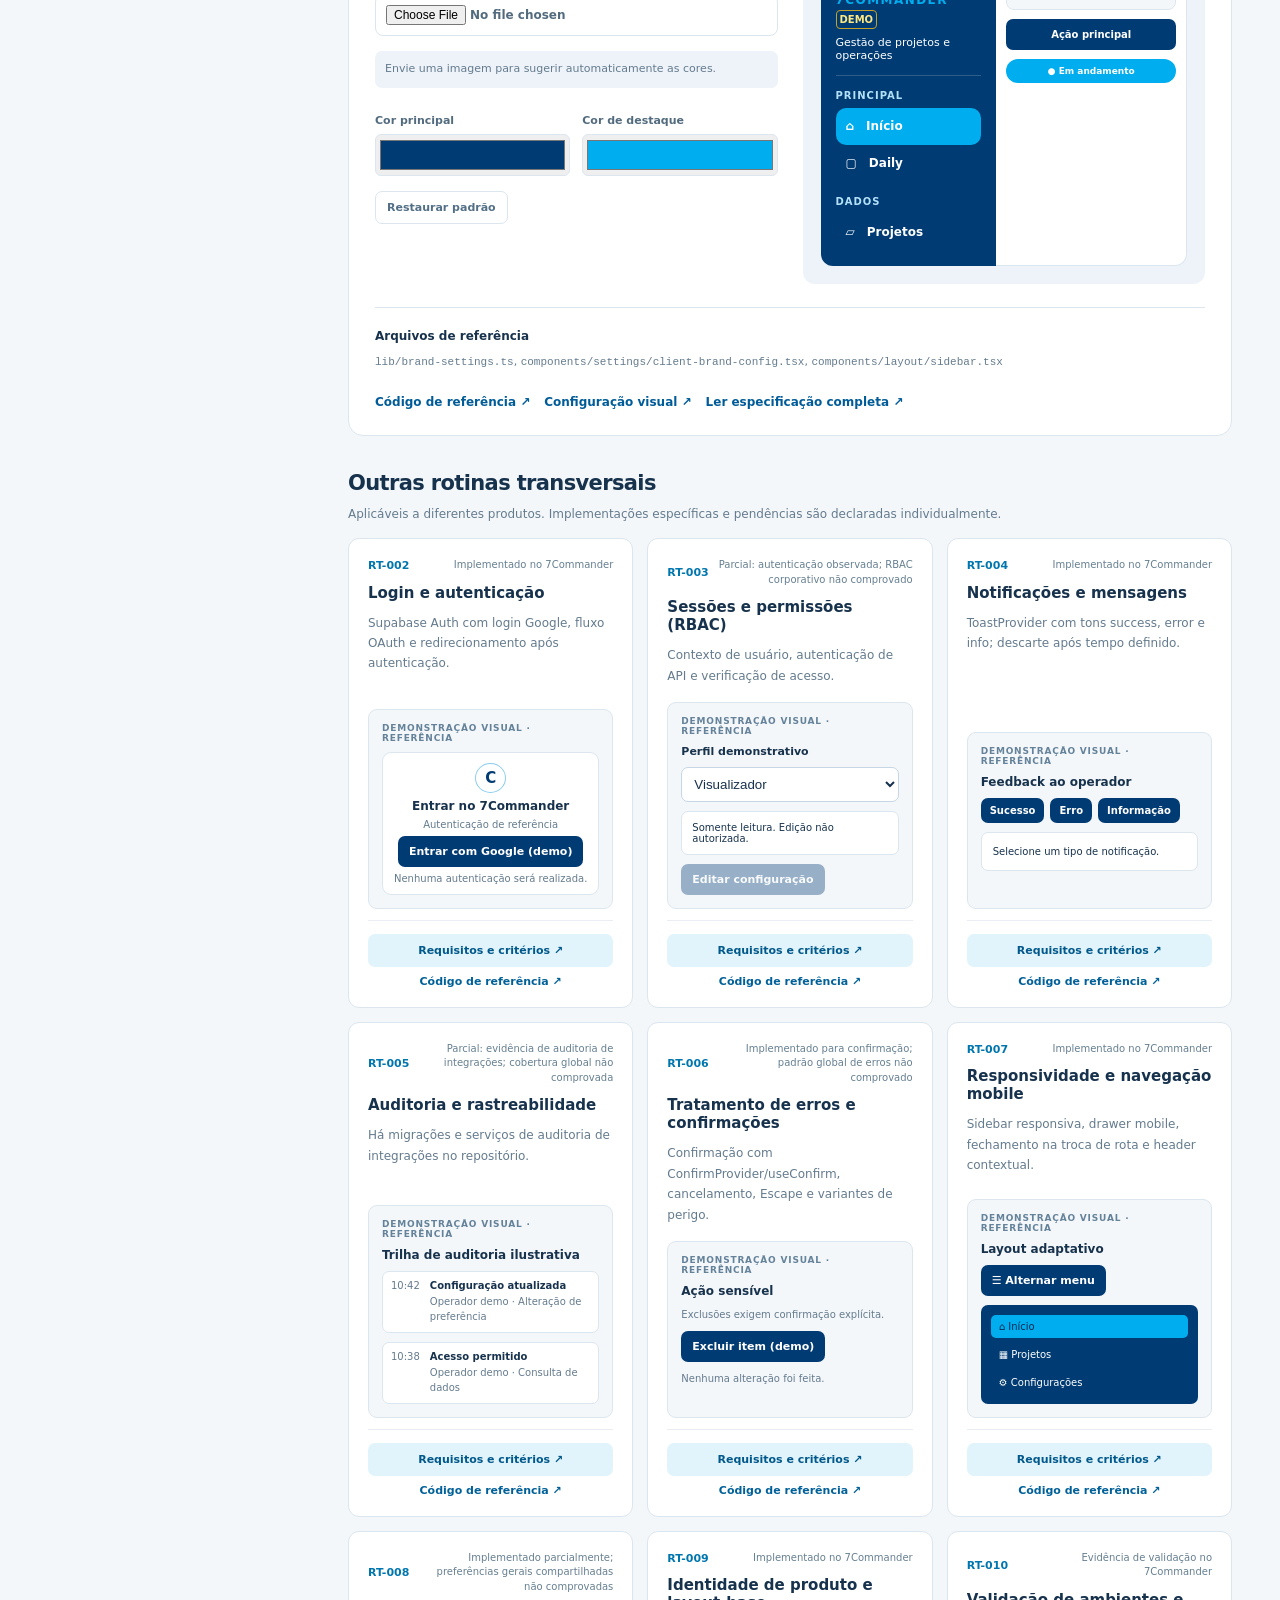
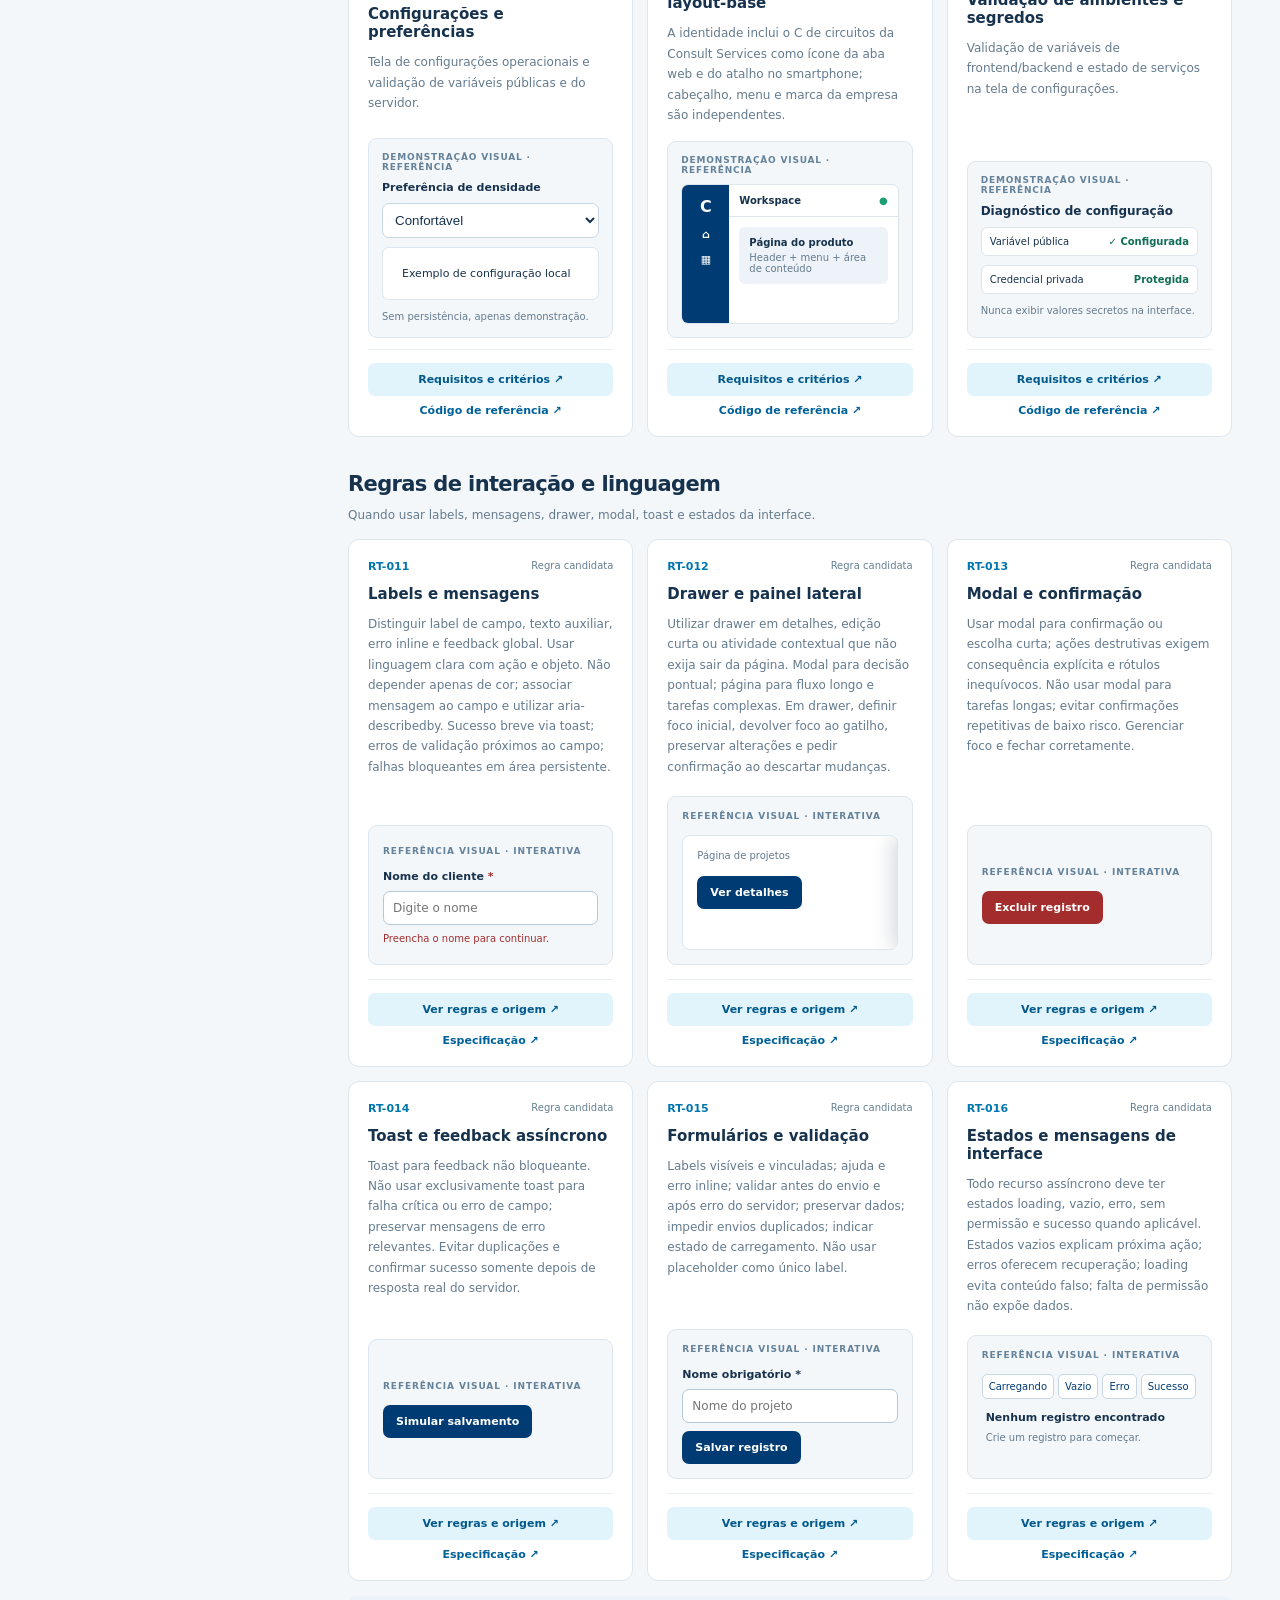
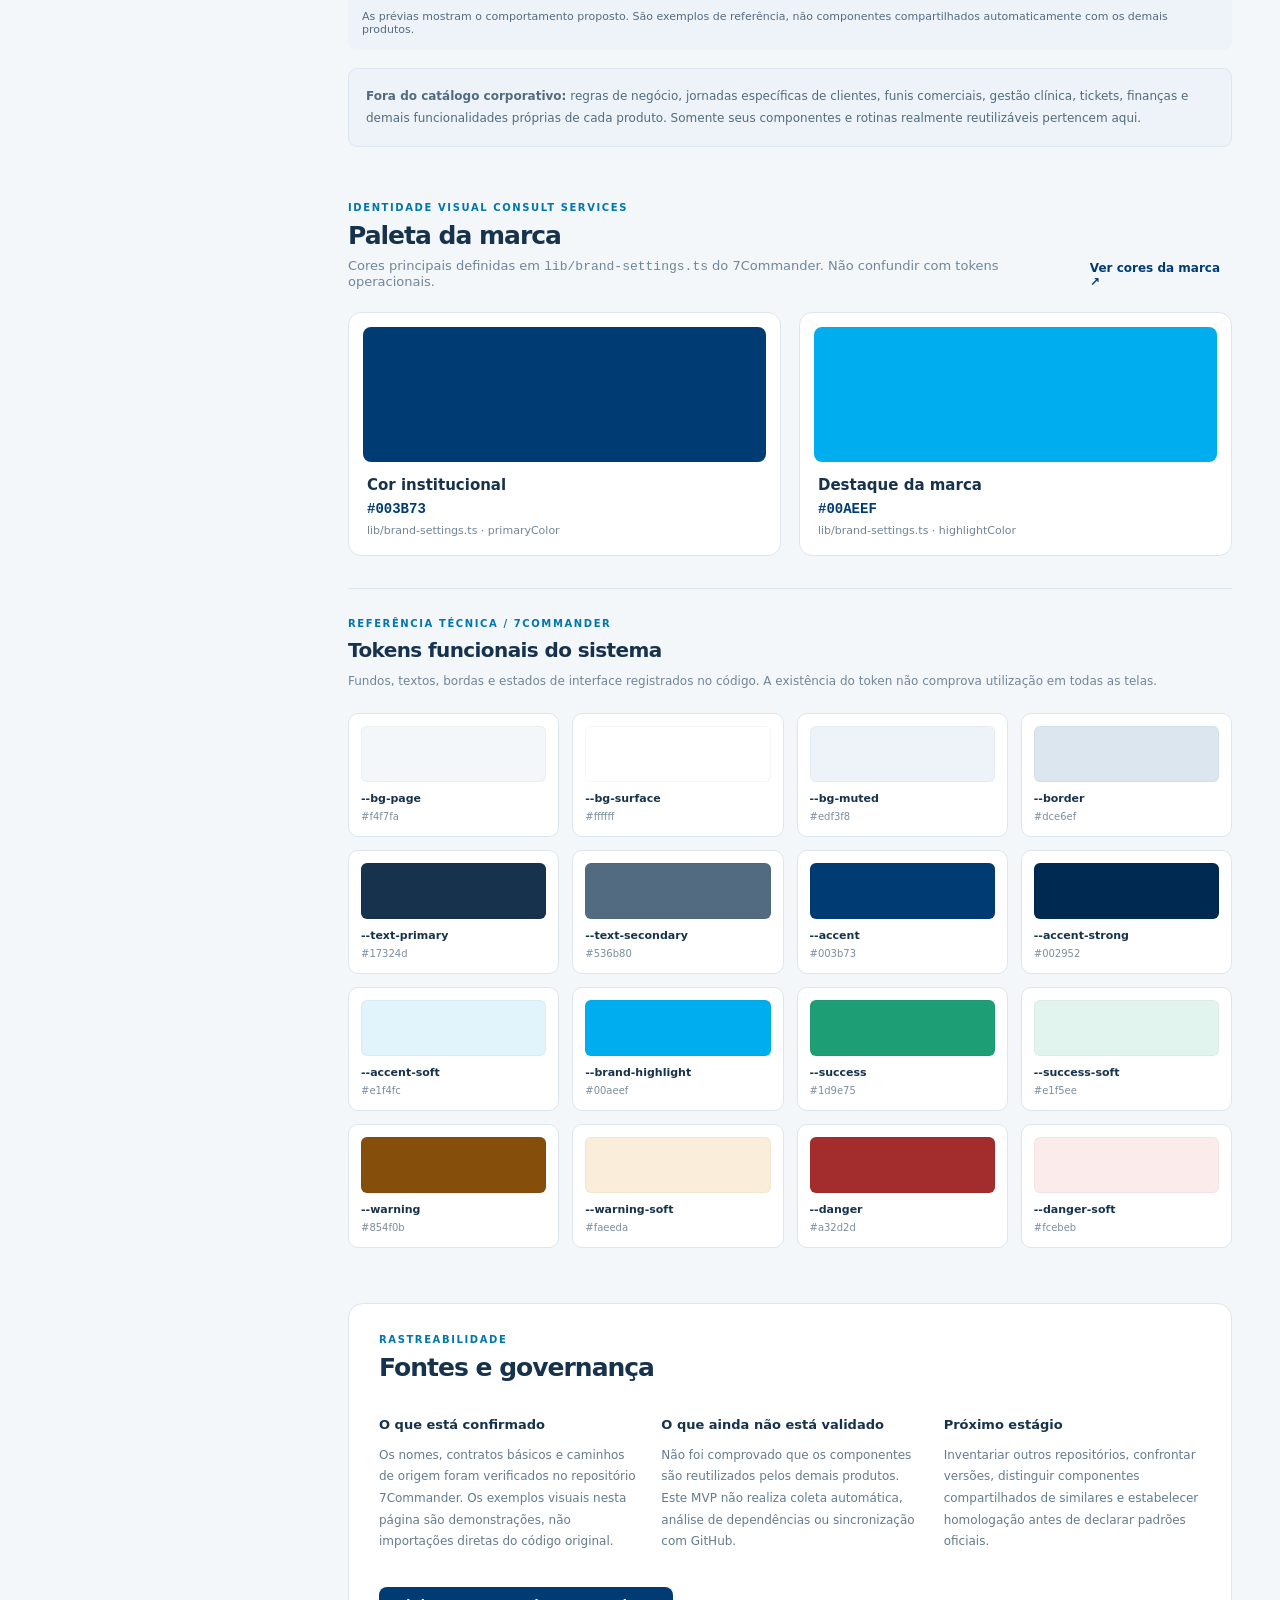
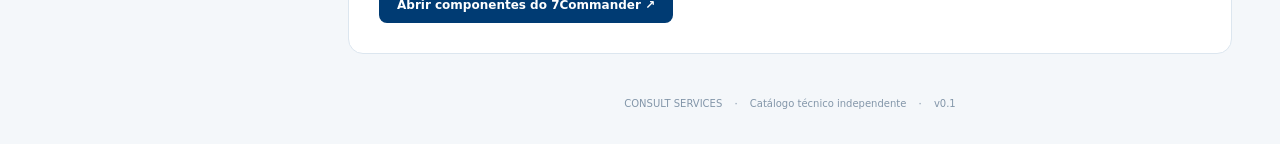
==== commit c924a92e: "feat(vitrine): demonstracao RT-018 contextual baseada no 7Service" ====
--- a/index.html
+++ b/index.html
@@ -1,12 +1,45 @@
 <!doctype html>
-<html lang="pt-BR"><head><meta charset="UTF-8"/><meta name="viewport" content="width=device-width, initial-scale=1"/><meta name="theme-color" content="#003b73"/><meta name="description" content="Catálogo técnico e visual dos componentes Consult Services"/><title>7Components | Consult Services</title><link rel="stylesheet" href="./styles.css"/></head>
-<body><div class="shell"><aside class="sidebar"><div class="sidebar-logo"><img src="https://i.imgur.com/gxXnYsA.png" alt="Consult Services Tecnologia"/></div><div class="sidebar-product"><div class="product-name">7COMPONENTS <span class="demo-tag">CATÁLOGO</span></div><div class="product-subtitle">Componentes e padrões visuais</div></div><nav aria-label="Navegação"><div class="menu-section">PRINCIPAL</div><a href="#visao-geral" class="nav active"><span class="nav-icon">⌂</span><span>Início</span></a><a href="#catalogo" class="nav"><span class="nav-icon">▦</span><span>Catálogo</span></a><div class="menu-section">PADRÕES</div><a href="#icone-crud" class="nav"><span class="nav-icon">✎</span><span>Ícones CRUD</span></a><a href="#rotinas" class="nav"><span class="nav-icon">⚙</span><span>Rotinas padrão</span></a><a href="#tokens" class="nav"><span class="nav-icon">◉</span><span>Design tokens</span></a><div class="menu-section">GOVERNANÇA</div><a href="#fontes" class="nav"><span class="nav-icon">☷</span><span>Fontes e referências</span></a></nav><div class="sidebar-footer"><div class="live-dot"></div><span>Inventário inicial · v0.2</span></div></aside>
+<html lang="pt-BR"><head><meta charset="UTF-8"/><meta name="viewport" content="width=device-width, initial-scale=1"/><meta name="theme-color" content="#003b73"/><meta name="description" content="Catálogo técnico e visual dos componentes Consult Services"/><title>7Components | Consult Services</title><link rel="stylesheet" href="./styles.css"/><link rel="stylesheet" href="./componentes/consult-tabs.css"/></head>
+<body><div class="shell"><aside class="sidebar"><div class="sidebar-logo"><img src="https://i.imgur.com/gxXnYsA.png" alt="Consult Services Tecnologia"/></div><div class="sidebar-product"><div class="product-name">7COMPONENTS <span class="demo-tag">CATÁLOGO</span></div><div class="product-subtitle">Componentes e padrões visuais</div></div><nav aria-label="Navegação"><div class="menu-section">PRINCIPAL</div><a href="#visao-geral" class="nav active"><span class="nav-icon">⌂</span><span>Início</span></a><a href="#catalogo" class="nav"><span class="nav-icon">▦</span><span>Catálogo</span></a><div class="menu-section">PADRÕES</div><a href="#abas-formularios" class="nav"><span class="nav-icon">▤</span><span>Abas e formulários</span></a><a href="#icone-crud" class="nav"><span class="nav-icon">✎</span><span>Ícones CRUD</span></a><a href="#rotinas" class="nav"><span class="nav-icon">⚙</span><span>Rotinas padrão</span></a><a href="#tokens" class="nav"><span class="nav-icon">◉</span><span>Design tokens</span></a><div class="menu-section">GOVERNANÇA</div><a href="#fontes" class="nav"><span class="nav-icon">☷</span><span>Fontes e referências</span></a></nav><div class="sidebar-footer"><div class="live-dot"></div><span>Inventário inicial · v0.2</span></div></aside>
 <div class="content"><header class="topbar"><button id="menu" class="mobile-menu" aria-label="Abrir menu">☰</button><div class="breadcrumb">Consult Services <span>/</span> Engineering <span>/</span> <b>Component Library</b></div><a class="github-link" href="https://github.com/CMOURASIGA/componentes_consult_services" target="_blank" rel="noopener noreferrer">↗ Ver repositório</a></header>
 <main><section class="hero" id="visao-geral"><div class="eyebrow"><span class="eyebrow-dot"></span> DESIGN SYSTEM / REFERÊNCIA: 7COMMANDER</div><div class="hero-row"><div><h1>Componentes que dão<br/><em>consistência ao produto.</em></h1><p>Explore padrões de interface, estados visuais e referências de implementação. Um ponto de partida para padronizar o ecossistema Consult Services.</p></div><div class="hero-symbol" aria-hidden="true">7<span>◆</span></div></div><div class="hero-meta"><span>● Inventário documentado</span><span>Fonte: 7Commander / main</span><span>Atualização manual: out/2026</span></div></section>
 <section class="metrics" aria-label="Indicadores"><div class="metric"><span>COMPONENTES MAPEADOS</span><strong id="metric-components">0</strong><small>Implementações localizadas</small></div><div class="metric"><span>CATEGORIAS</span><strong id="metric-categories">0</strong><small>Organização funcional</small></div><div class="metric"><span>TOKENS DE COR</span><strong id="metric-tokens">0</strong><small>Extraídos do código-fonte</small></div><div class="metric"><span>PROJETO REFERÊNCIA</span><strong>01</strong><small>7Commander · GitHub</small></div></section>
 <section class="section" id="catalogo"><div class="section-title"><div><div class="eyebrow dark">BIBLIOTECA VISUAL</div><h2>Explore os componentes</h2><p>Pré-visualizações independentes inspiradas no código existente.</p></div><span id="result-count" class="result-pill"></span></div>
 <div class="toolbar"><label class="search"><span>⌕</span><input id="search" type="search" placeholder="Buscar componente, uso ou arquivo..." aria-label="Buscar componentes"/></label><div id="filters" class="filters" aria-label="Filtrar por categoria"></div></div>
 <div id="catalog" class="catalog-grid" aria-live="polite"></div><div id="empty" class="empty" hidden>Nenhum componente encontrado. Ajuste os filtros.</div></section>
+
+<section class="section tabs-showcase" id="abas-formularios" aria-labelledby="tabs-showcase-heading">
+ <div class="section-title"><div><div class="eyebrow dark">RT-018 · DEMONSTRAÇÃO INTERATIVA</div><h2 id="tabs-showcase-heading">Abas e formulários</h2><p>Explore o padrão utilizado no 7Service e compare com o formulário de múltiplas informações.</p></div><a class="small-link" href="https://github.com/CMOURASIGA/componentes_consult_services/blob/main/padroes/RT-018-abas-formularios.md" target="_blank" rel="noopener noreferrer">Especificação técnica ↗</a></div>
+ <div class="tabs-showcase-note"><strong>Referência: 7Service · Usuários</strong><p>Abas representam operações diferentes dentro da mesma tela. Experimente cadastrar e consultar nesta demonstração local: nenhum usuário ou acesso será criado.</p></div>
+ <div class="tabs-service">
+  <div class="tabs-showcase-title"><h3>Usuários</h3><p>Busca global por nome ou e-mail, com cliente e produtos.</p></div>
+  <div class="cs-tabs tabs-service-demo" data-consult-tabs>
+   <div class="cs-tabs__nav" role="tablist" aria-label="Rotinas de usuários">
+    <button class="cs-tabs__tab" id="svc-tab-create" role="tab" type="button" aria-selected="true" aria-controls="svc-panel-create">Cadastrar usuário</button>
+    <button class="cs-tabs__tab" id="svc-tab-query" role="tab" type="button" aria-selected="false" aria-controls="svc-panel-query" tabindex="-1">Consultar usuários</button>
+   </div>
+   <div class="cs-tabs__panel" role="tabpanel" id="svc-panel-create" aria-labelledby="svc-tab-create">
+    <h4>Cadastrar ou vincular identidade global</h4><p class="tabs-showcase-helper">A identidade e a senha são únicas. Cada empresa concede produtos e perfis separadamente. Demonstração sem envio de dados.</p>
+    <div class="cs-tabs__grid"><div class="cs-tabs__field"><label for="svc-first">Nome</label><input id="svc-first" autocomplete="off" placeholder="Nome"></div>
+     <div class="cs-tabs__field"><label for="svc-last">Sobrenome</label><input id="svc-last" autocomplete="off" placeholder="Sobrenome"></div>
+     <div class="cs-tabs__field"><label for="svc-email">E-mail global</label><input id="svc-email" type="email" autocomplete="off" placeholder="nome@exemplo.com"></div>
+     <div class="cs-tabs__field"><label for="svc-company">Empresa</label><select id="svc-company"><option value="">Selecione a empresa</option><option>Empresa demonstrativa A</option><option>Empresa demonstrativa B</option></select></div>
+    </div>
+    <div class="tabs-showcase-subcard"><strong>Autorização de produto</strong><p>Selecione um produto contratado. Licença e perfil são apenas ilustrações nesta vitrine.</p><div class="cs-tabs__grid"><div class="cs-tabs__field"><label for="svc-product">Produto contratado</label><select id="svc-product"><option value="">Sem produto inicial</option><option>Commander</option><option>7Service</option></select></div><div class="cs-tabs__field"><label for="svc-role">Perfil</label><select id="svc-role"><option value="">Selecione o perfil</option><option>Leitura</option><option>Operador</option><option>Administrador</option></select></div></div></div>
+    <div class="cs-tabs__actions"><button class="cs-tabs__action cs-tabs__action--primary" id="svc-demo-submit" type="button">Simular cadastro ou vínculo</button></div>
+   </div>
+   <div class="cs-tabs__panel" role="tabpanel" id="svc-panel-query" aria-labelledby="svc-tab-query" hidden>
+    <h4>Consultar usuários</h4><p class="tabs-showcase-helper">O conteúdo muda sem recarregar a página. Valores informados na outra aba permanecem preenchidos.</p><div class="cs-tabs__grid"><div class="cs-tabs__field cs-tabs__field--full"><label for="svc-search">Pesquisar usuário</label><input id="svc-search" type="search" placeholder="Nome ou e-mail"></div></div>
+    <div class="tabs-showcase-empty">Nenhum usuário real é consultado. A busca é ilustrativa.</div>
+   </div>
+  </div>
+  <p id="svc-demo-feedback" class="tabs-showcase-feedback" role="status" aria-live="polite">Dica: preencha o nome, troque para Consultar usuários e volte. O nome continuará no campo.</p>
+ </div>
+ <div class="tabs-showcase-note tabs-showcase-secondary"><strong>Exemplo completo · Informações Gerais, Planejamento, Reservas e Complexidade</strong><p>O formulário abaixo apresenta quatro abas e os campos organizados conforme seu segundo exemplo. Explore também a simulação de carregamento.</p></div>
+ <iframe class="tabs-showcase-frame" src="./exemplos/abas-formulario.html" title="Demonstração interativa RT-018 de formulário com quatro abas" loading="lazy"></iframe>
+ <div class="tabs-showcase-links"><a href="./exemplos/abas-formulario.html" target="_blank" rel="noopener noreferrer">Abrir exemplo em tela inteira ↗</a><a href="https://github.com/CMOURASIGA/componentes_consult_services/blob/main/componentes/consult-tabs.js" target="_blank" rel="noopener noreferrer">Navegação e acessibilidade ↗</a><a href="https://github.com/CMOURASIGA/componentes_consult_services/blob/main/componentes/consult-tabs.css" target="_blank" rel="noopener noreferrer">Estilos reutilizáveis ↗</a></div>
+ <div class="tabs-showcase-guide"><div><strong>1. Organize por atividade</strong><span>Cada aba representa um grupo de campos ou uma rotina, como Cadastrar e Consultar.</span></div><div><strong>2. Preserve o preenchimento</strong><span>Trocar de aba não remove o conteúdo do formulário nem reinicia a tela.</span></div><div><strong>3. Respeite a navegação</strong><span>Use mouse, Tab, setas, Home e End, com faixa de abas responsiva.</span></div><div><strong>4. Separe acesso de visual</strong><span>O componente não modifica perfis, autenticação, licenças ou permissões.</span></div></div>
+</section>
 <section class="section icon-standard-section" id="icone-crud" aria-labelledby="icon-standard-title">
 <div class="section-title"><div><div class="eyebrow dark">UX-ICON-03 · PADRÃO EQUILIBRADO</div><h2 id="icon-standard-title">Ações CRUD por ícones</h2><p>Modelo de ações compactas usado como referência pelo 7Commander. A prévia é ilustrativa e não executa operações.</p></div><span class="icon-review-status">Em homologação · não adotado</span></div>
 <div class="icon-standard-panel"><div class="icon-standard-head"><strong>Exemplos do padrão visual</strong><p>Passe o mouse, navegue com Tab e experimente o foco. Os comandos apenas demonstram os estados.</p></div>
@@ -25,4 +58,4 @@
 <section class="section governance" id="fontes"><div class="eyebrow dark">RASTREABILIDADE</div><h2>Fontes e governança</h2><div class="governance-grid"><div><h3>O que está confirmado</h3><p>Os nomes, contratos básicos e caminhos de origem foram verificados no repositório 7Commander. Os exemplos visuais nesta página são demonstrações, não importações diretas do código original.</p></div><div><h3>O que ainda não está validado</h3><p>Não foi comprovado que os componentes são reutilizados pelos demais produtos. Este MVP não realiza coleta automática, análise de dependências ou sincronização com GitHub.</p></div><div><h3>Próximo estágio</h3><p>Inventariar outros repositórios, confrontar versões, distinguir componentes compartilhados de similares e estabelecer homologação antes de declarar padrões oficiais.</p></div></div><a class="primary-link" href="https://github.com/CMOURASIGA/7Commander/tree/main/components" target="_blank" rel="noopener noreferrer">Abrir componentes do 7Commander ↗</a></section>
 <footer>CONSULT SERVICES <span>·</span> Catálogo técnico independente <span>·</span> v0.1</footer></main></div></div>
 <dialog id="details"><div class="dialog-head"><div><div class="eyebrow dark">FICHA TÉCNICA</div><h2 id="dialog-title"></h2></div><button id="close-dialog" aria-label="Fechar" class="close">×</button></div><div id="dialog-body"></div></dialog>
-<dialog id="ix-confirm" class="ix-confirm"><h3>Excluir registro?</h3><p>Esta ação é irreversível. Confirme somente se deseja continuar.</p><div class="ix-confirm-actions"><button data-confirm="cancel">Cancelar</button><button class="ix-danger" data-confirm="accept">Excluir</button></div></dialog><div id="toast" class="toast" role="status" aria-live="polite" hidden></div><script src="./app.js" defer></script><script>document.querySelectorAll('[data-icon-example]').forEach(function(button){button.addEventListener('click',function(){var out=document.getElementById('icon-demo-result');out.textContent=button.dataset.iconExample+' (demonstração visual; nenhum registro foi alterado).';});});document.getElementById('icon-primary-example').addEventListener('click',function(){document.getElementById('icon-demo-result').textContent='Ação principal ilustrativa; nenhum cadastro foi aberto.';});</script></body></html>+<dialog id="ix-confirm" class="ix-confirm"><h3>Excluir registro?</h3><p>Esta ação é irreversível. Confirme somente se deseja continuar.</p><div class="ix-confirm-actions"><button data-confirm="cancel">Cancelar</button><button class="ix-danger" data-confirm="accept">Excluir</button></div></dialog><div id="toast" class="toast" role="status" aria-live="polite" hidden></div><script src="./componentes/consult-tabs.js" defer></script><script src="./app.js" defer></script><script>document.querySelectorAll('[data-icon-example]').forEach(function(button){button.addEventListener('click',function(){var out=document.getElementById('icon-demo-result');out.textContent=button.dataset.iconExample+' (demonstração visual; nenhum registro foi alterado).';});});document.getElementById('icon-primary-example').addEventListener('click',function(){document.getElementById('icon-demo-result').textContent='Ação principal ilustrativa; nenhum cadastro foi aberto.';});</script></body></html>
--- a/styles.css
+++ b/styles.css
@@ -51,3 +51,16 @@
 
 /* RT-002 a RT-010: previews independentes de padrões transversais */
 .standard-top strong{white-space:nowrap;flex-shrink:0}.standard-top span{overflow-wrap:anywhere;line-height:1.45;min-width:0}.standard-card{min-width:0}.rt-demo{background:#f4f7fa;border:1px solid #dce6ef;border-radius:9px;padding:13px;min-height:177px;display:flex;flex-direction:column;gap:9px;margin-top:5px}.rt-demo-caption{font-size:9px;letter-spacing:.09em;font-weight:850;color:#64829a}.rt-mini{display:flex;flex-direction:column;gap:9px;font-size:11px;color:#17324d}.rt-mini>strong{font-size:12px}.rt-mini label{font-size:11px;font-weight:750}.rt-mini select{border:1px solid #c6d6e4;border-radius:7px;background:white;padding:8px;color:#17324d;width:100%}.rt-mini button,.rt-mini-login button{border:0;border-radius:7px;background:#003b73;color:white;padding:9px 11px;font-size:11px;font-weight:750;align-self:flex-start}.rt-mini button:disabled{opacity:.38;cursor:not-allowed}.rt-mini p,.rt-mini small{font-size:10px;color:#647b8e;line-height:1.5;margin:0}.rt-mini-login{background:white;border:1px solid #dce6ef;border-radius:9px;padding:10px;display:flex;align-items:center;flex-direction:column;gap:6px;text-align:center}.rt-mini-login strong{font-size:12px}.rt-mini-login span,.rt-mini-login small{font-size:10px;color:#647b8e}.rt-mini-mark{font-size:15px;font-weight:900;border:1px solid #8bcdec;color:#003b73;border-radius:50%;padding:5px 9px}.rt-mini-login button{align-self:center}.rt-permission{border:1px solid #dce6ef;background:white;border-radius:7px;padding:10px;font-size:10px}.rt-button-row{display:flex;gap:6px;flex-wrap:wrap}.rt-button-row button{font-size:10px;padding:7px 9px}.rt-message{padding:11px;background:white;border:1px solid #dce6ef;border-radius:7px;font-size:10px;line-height:1.5}.rt-message[data-tone=success]{background:#e1f5ee;color:#0f6e56}.rt-message[data-tone=error]{background:#fcebeb;color:#a32d2d}.rt-message[data-tone=info]{background:#e1f4fc;color:#003b73}.rt-audit{display:flex;gap:10px;align-items:start;background:white;border:1px solid #dce6ef;border-radius:7px;padding:8px}.rt-audit>span{font-size:10px;color:#647b8e}.rt-audit b,.rt-audit small{display:block;font-size:10px}.rt-audit small{color:#647b8e;margin-top:3px}.rt-navigation-panel{display:flex;flex-direction:column;gap:5px;padding:10px;border-radius:7px;background:#003b73;color:white}.rt-navigation-panel span{font-size:10px;padding:6px 8px}.rt-navigation-panel span:first-child{background:#00aeef;color:#002952;border-radius:5px}.rt-navigation-panel.rt-nav-closed{display:none}.rt-density{background:white;border:1px solid #dce6ef;border-radius:7px;padding:19px;font-size:11px}.rt-density.compact{padding:6px}.rt-mini-layout{display:flex;height:140px;border:1px solid #dce6ef;background:white;border-radius:7px;overflow:hidden}.rt-mini-side{width:47px;background:#003b73;color:white;display:flex;flex-direction:column;align-items:center;gap:12px;padding:12px 2px;font-weight:800}.rt-mini-side div{font-size:11px}.rt-mini-main{flex:1;min-width:0}.rt-mini-head{border-bottom:1px solid #dce6ef;padding:10px;font-weight:750;font-size:10px;display:flex;justify-content:space-between}.rt-mini-head span{color:#1d9e75}.rt-mini-surface{margin:10px;background:#edf3f8;border-radius:6px;padding:10px}.rt-mini-surface strong,.rt-mini-surface small{display:block;font-size:10px}.rt-mini-surface small{color:#647b8e;margin-top:4px}.rt-env{display:flex;align-items:center;justify-content:space-between;gap:7px;background:white;border:1px solid #dce6ef;border-radius:6px;padding:8px;font-size:10px}.rt-env b{color:#0f6e56;font-size:10px}
+
+
+/* UX-ICON-03: prévia isolada do padrão Equilibrado; não altera os componentes em produção */
+.icon-standard-section{scroll-margin-top:24px}.icon-review-status{display:inline-flex;align-items:center;border:1px solid #e6d9b0;border-radius:999px;background:#fff8df;color:#76531a;font-size:11px;font-weight:750;padding:8px 12px;white-space:nowrap}
+.icon-standard-panel{background:#fff;border:1px solid #dce6ef;border-radius:16px;padding:28px}.icon-standard-head strong{font-size:16px;color:#17324d}.icon-standard-head p{font-size:13px;color:#536b80;margin:8px 0 22px}
+.icon-demo-toolbar{display:flex;gap:12px;flex-wrap:wrap;align-items:center}.cs-icon-action{--accent:#003b73;--accent-soft:#e1f4fc;--danger:#a32d2d;--danger-soft:#fcebeb;--success:#1d9e75;--success-soft:#e1f5ee;display:inline-flex;justify-content:center;align-items:center;width:40px;height:40px;min-width:40px;border-radius:12px;border:1px solid #dce6ef;background:#fff;color:#536b80;cursor:pointer;transition:background-color .15s,border-color .15s,color .15s;box-sizing:border-box}
+.cs-icon-action svg{height:20px;width:20px}.cs-icon-action--edit{color:#31485c}.cs-icon-action--danger{color:var(--danger)}.cs-icon-action--success{color:var(--success)}
+.cs-icon-action--neutral:hover,.cs-icon-action--edit:hover{color:var(--accent);background:var(--accent-soft);border-color:var(--accent)}
+.cs-icon-action--danger:hover{background:var(--danger-soft);border-color:var(--danger)}.cs-icon-action--success:hover{background:var(--success-soft);border-color:var(--success)}
+.cs-icon-action:focus-visible{outline:3px solid #00aeef;outline-offset:3px}.cs-icon-action:disabled{cursor:not-allowed;opacity:.42;background:#edf3f8;border-color:#dce6ef;color:#718599}
+.icon-demo-result{min-height:20px;color:#536b80;font-size:12px;margin:15px 0 24px}.icon-standard-notes{display:grid;grid-template-columns:repeat(4,minmax(0,1fr));gap:12px}.icon-standard-notes>div{border:1px solid #e2eaf0;border-radius:10px;padding:14px;background:#f8fafc}.icon-standard-notes strong{display:block;font-size:12px;color:#17324d}.icon-standard-notes span{display:block;font-size:11px;line-height:1.5;color:#536b80;margin-top:5px}.icon-primary-demo{display:flex;align-items:center;gap:14px;margin-top:20px;flex-wrap:wrap}.icon-primary-demo span,.icon-standard-footer{font-size:12px;color:#536b80}.icon-standard-footer{margin-top:14px}.icon-standard-footer a{color:#003b73;font-weight:700;text-decoration:underline}
+@media(pointer:coarse){.cs-icon-action{width:44px;height:44px;min-width:44px}}@media(max-width:850px){.icon-standard-notes{grid-template-columns:repeat(2,minmax(0,1fr))}}@media(max-width:500px){.icon-standard-panel{padding:18px}.icon-standard-notes{grid-template-columns:1fr}.icon-review-status{white-space:normal}}
+@media(prefers-reduced-motion:reduce){.cs-icon-action{transition:none}}
--- a/componentes/consult-tabs.css
+++ b/componentes/consult-tabs.css
@@ -0,0 +1,27 @@
+/* RT-018: abas de formulário. Sem dependências externas. */
+.cs-tabs{--cs-primary:#496fc4;--cs-border:#dde3eb;--cs-muted:#f7f9fc;--cs-text:#24364d;color:var(--cs-text);border:1px solid var(--cs-border);border-radius:10px;background:#fff;min-width:0;overflow:hidden}
+.cs-tabs__nav{display:flex;gap:3px;overflow-x:auto;scrollbar-width:thin;padding:16px 18px 0;border-bottom:1px solid var(--cs-border);background:#fafbfd}
+.cs-tabs__tab{white-space:nowrap;flex-shrink:0;min-height:38px;padding:9px 14px;border:1px solid var(--cs-border);border-bottom:0;border-radius:5px 5px 0 0;background:#f4f6f9;color:#31445e;font:inherit;font-size:13px;cursor:pointer}
+.cs-tabs__tab[aria-selected="true"]{background:#fff;color:var(--cs-primary);font-weight:700;box-shadow:inset 0 3px 0 var(--cs-primary)}
+.cs-tabs__tab:focus-visible{outline:3px solid #94b9ff;outline-offset:-3px}
+.cs-tabs__panel{padding:22px 24px 24px}
+.cs-tabs__panel[hidden]{display:none!important}
+.cs-tabs__grid{display:grid;grid-template-columns:repeat(12,minmax(0,1fr));gap:16px}
+.cs-tabs__field{grid-column:span 6;min-width:0}
+.cs-tabs__field--full{grid-column:1/-1}
+.cs-tabs__field--third{grid-column:span 4}
+.cs-tabs__field label{display:block;margin-bottom:7px;font-size:12px;font-weight:650}
+.cs-tabs__field input,.cs-tabs__field select,.cs-tabs__field textarea{width:100%;min-height:38px;padding:9px 11px;border:1px solid #cfd9e6;border-radius:5px;background:#fff;font:inherit;font-size:13px;color:#24364d}
+.cs-tabs__field textarea{min-height:94px;resize:vertical}
+.cs-tabs__field :is(input,select,textarea):focus-visible{outline:2px solid #9cbcf4;outline-offset:1px}
+.cs-tabs__hint{font-size:12px;color:#6d7b8e;margin-top:6px}
+.cs-tabs__actions{display:flex;justify-content:flex-end;flex-wrap:wrap;gap:10px;margin-top:24px;padding-top:16px;border-top:1px solid var(--cs-border)}
+.cs-tabs__action{border:1px solid #b8c9df;background:#fff;color:#244b86;padding:10px 18px;border-radius:6px;font:inherit;cursor:pointer}
+.cs-tabs__action--primary{color:white;background:#315fad;border-color:#315fad}
+.cs-tabs__action:focus-visible{outline:3px solid #94b9ff}
+.cs-tabs__skeleton{animation:cs-tabs-pulse 1.25s ease-in-out infinite alternate;background:#eef0f3;border-radius:5px;height:38px}
+.cs-tabs__skeleton--label{height:12px;width:110px;margin-bottom:8px}
+.cs-tabs__skeleton--large{height:150px}
+@keyframes cs-tabs-pulse{to{opacity:.52}}
+@media(max-width:650px){.cs-tabs__nav{padding:12px 12px 0}.cs-tabs__panel{padding:16px 14px}.cs-tabs__field,.cs-tabs__field--third{grid-column:1/-1}.cs-tabs__actions{justify-content:stretch}.cs-tabs__action{flex:1}}
+@media(prefers-reduced-motion:reduce){.cs-tabs__skeleton{animation:none}}
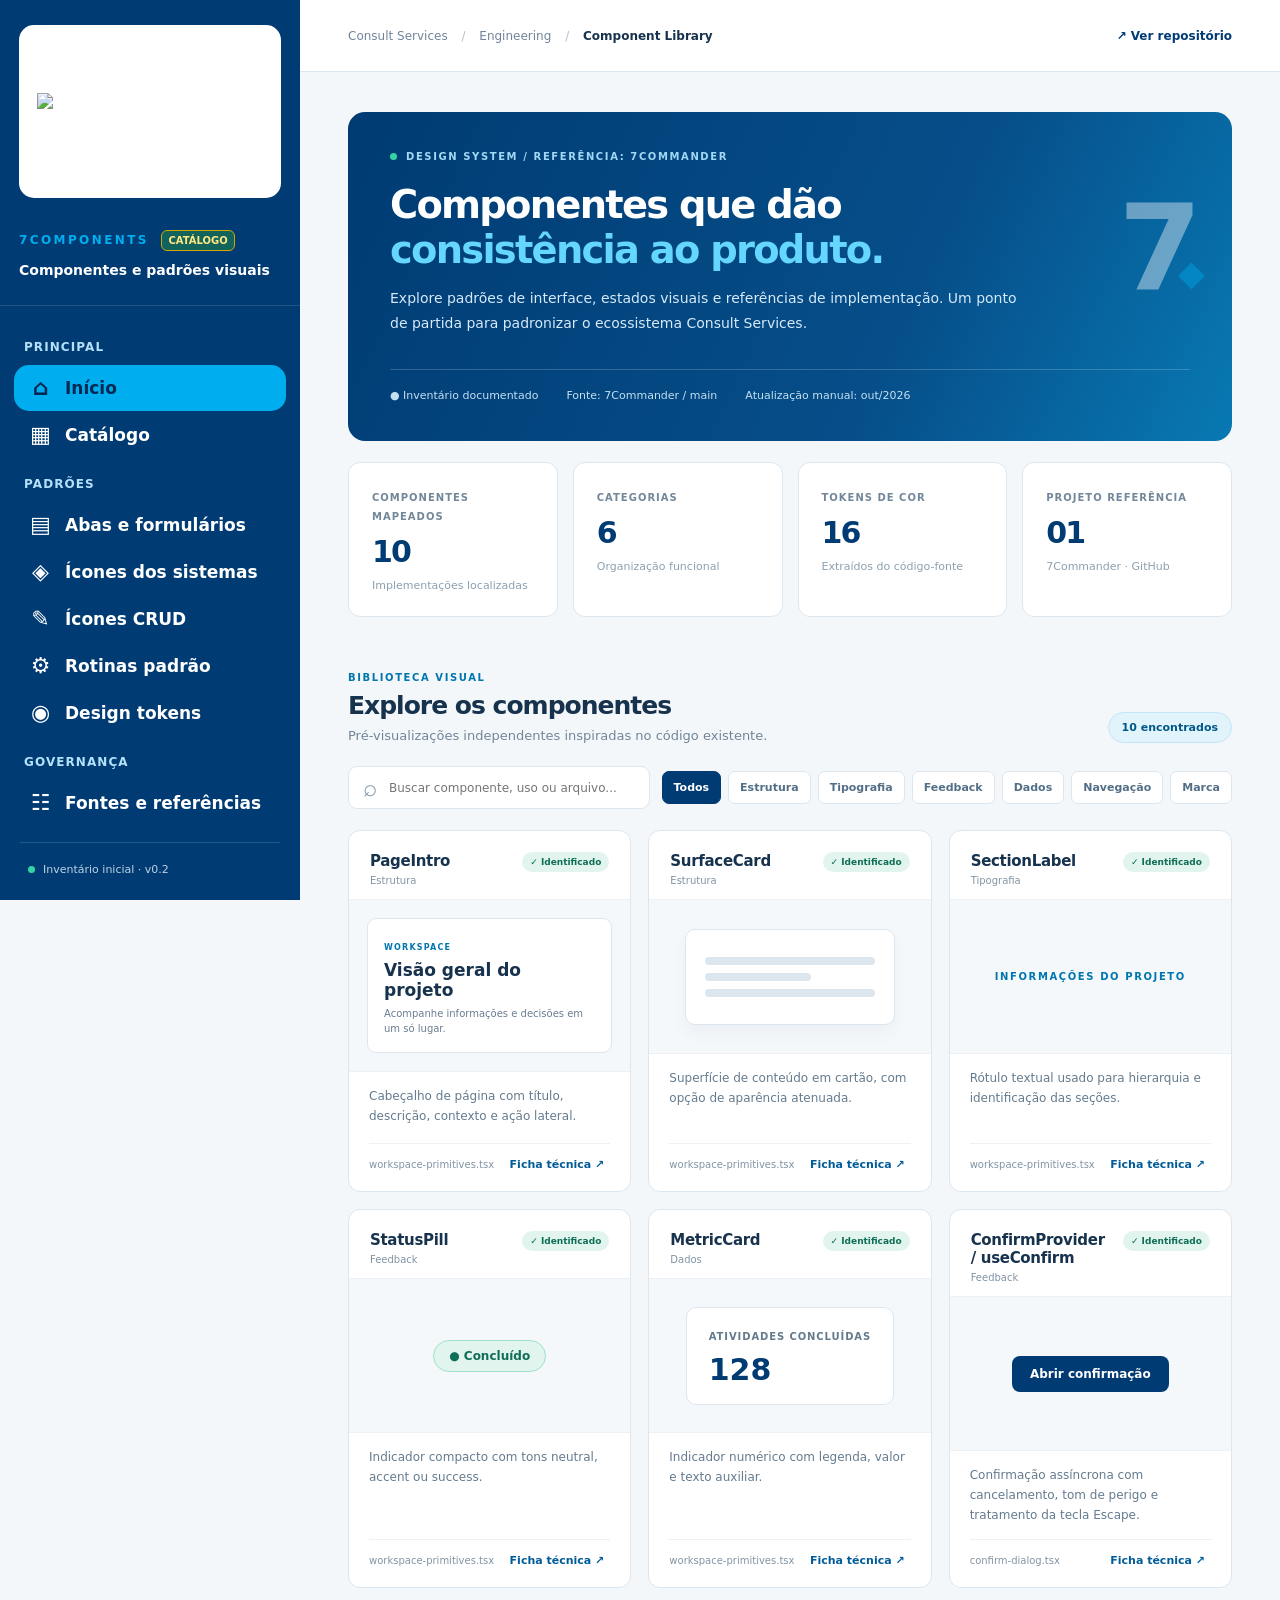
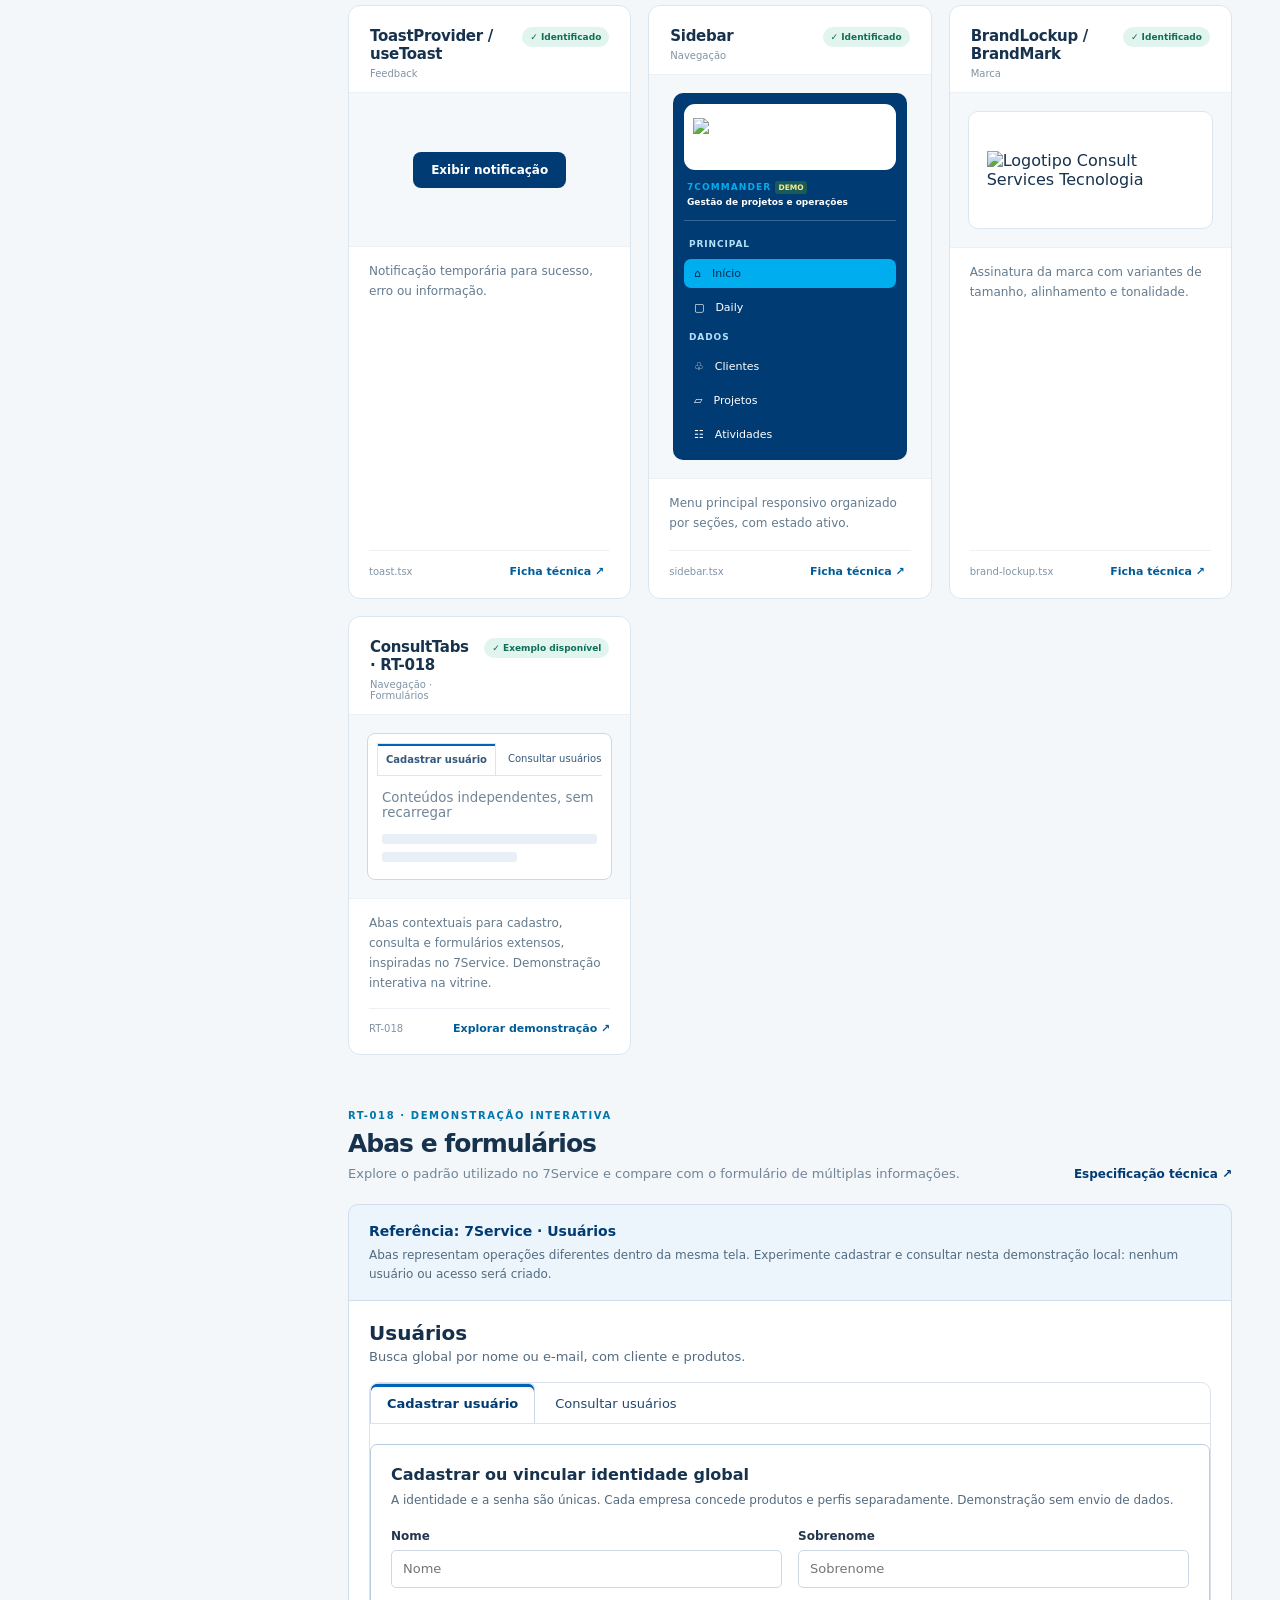
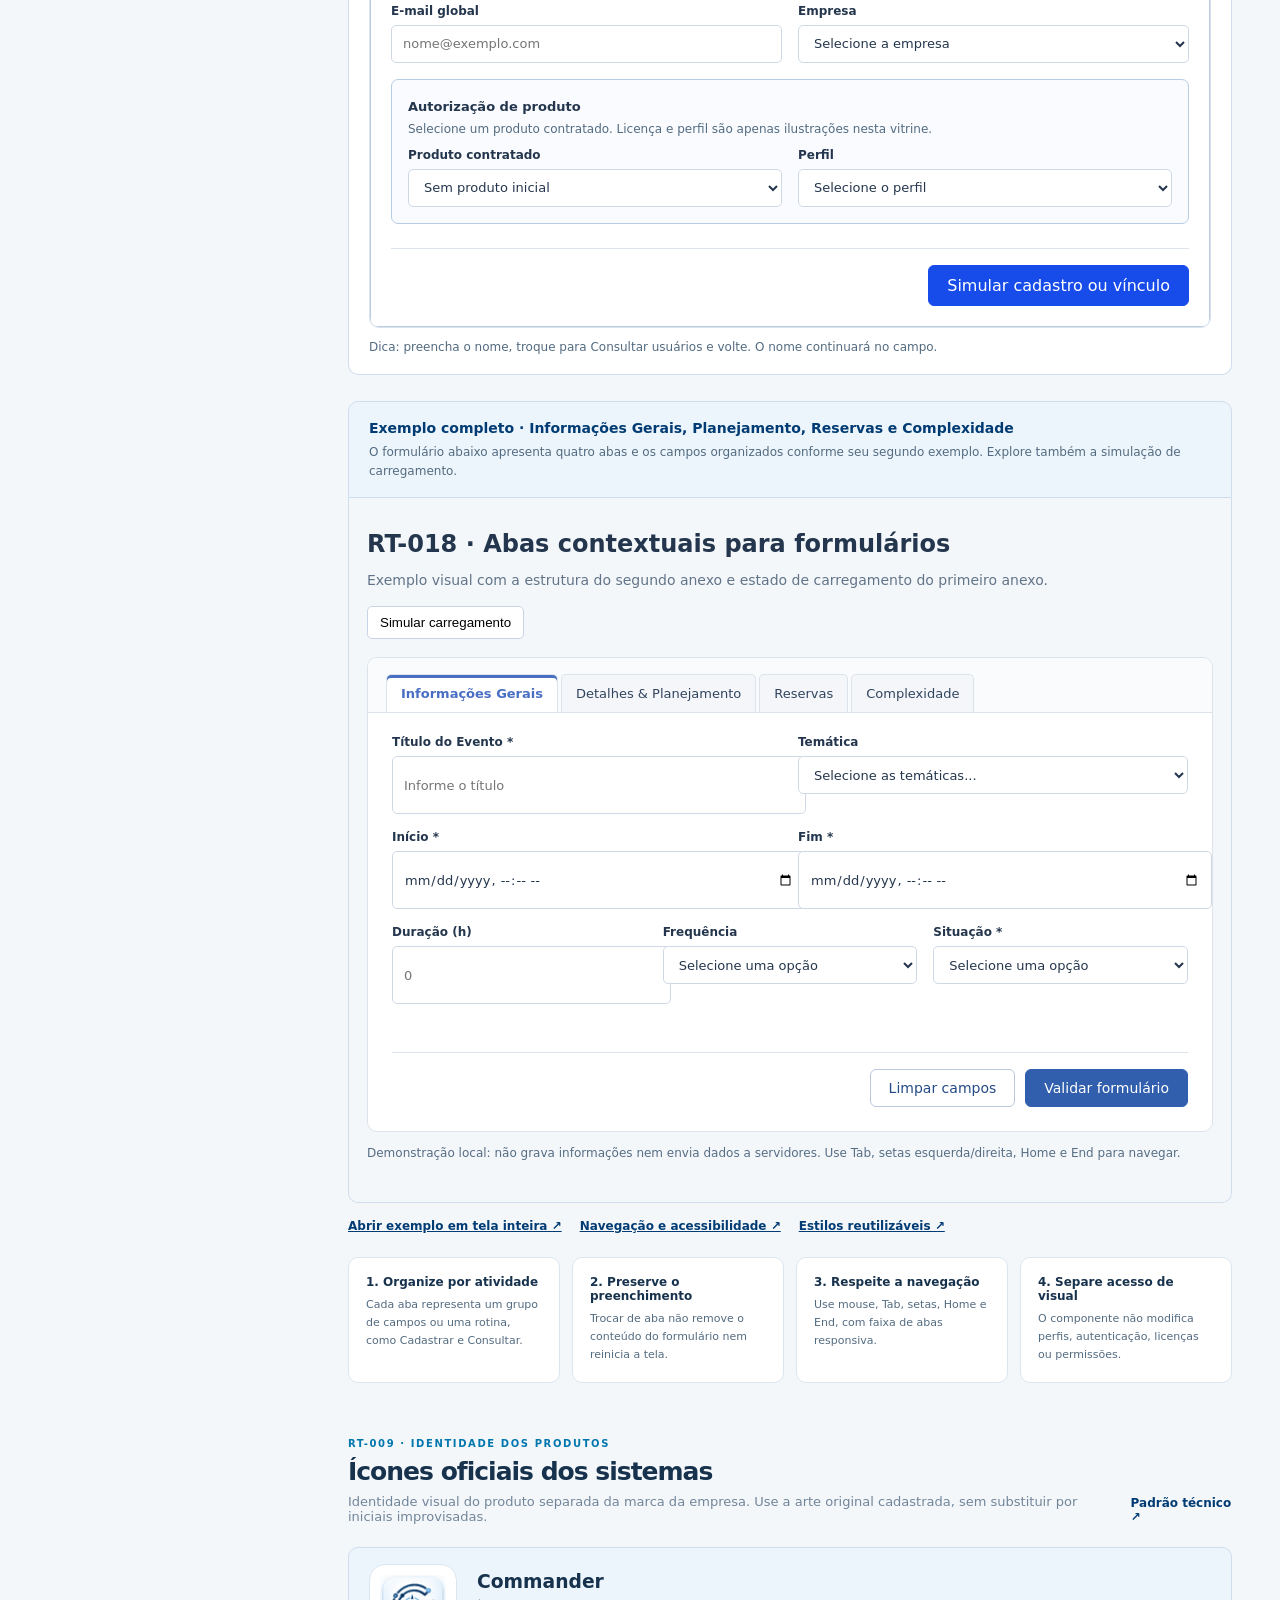
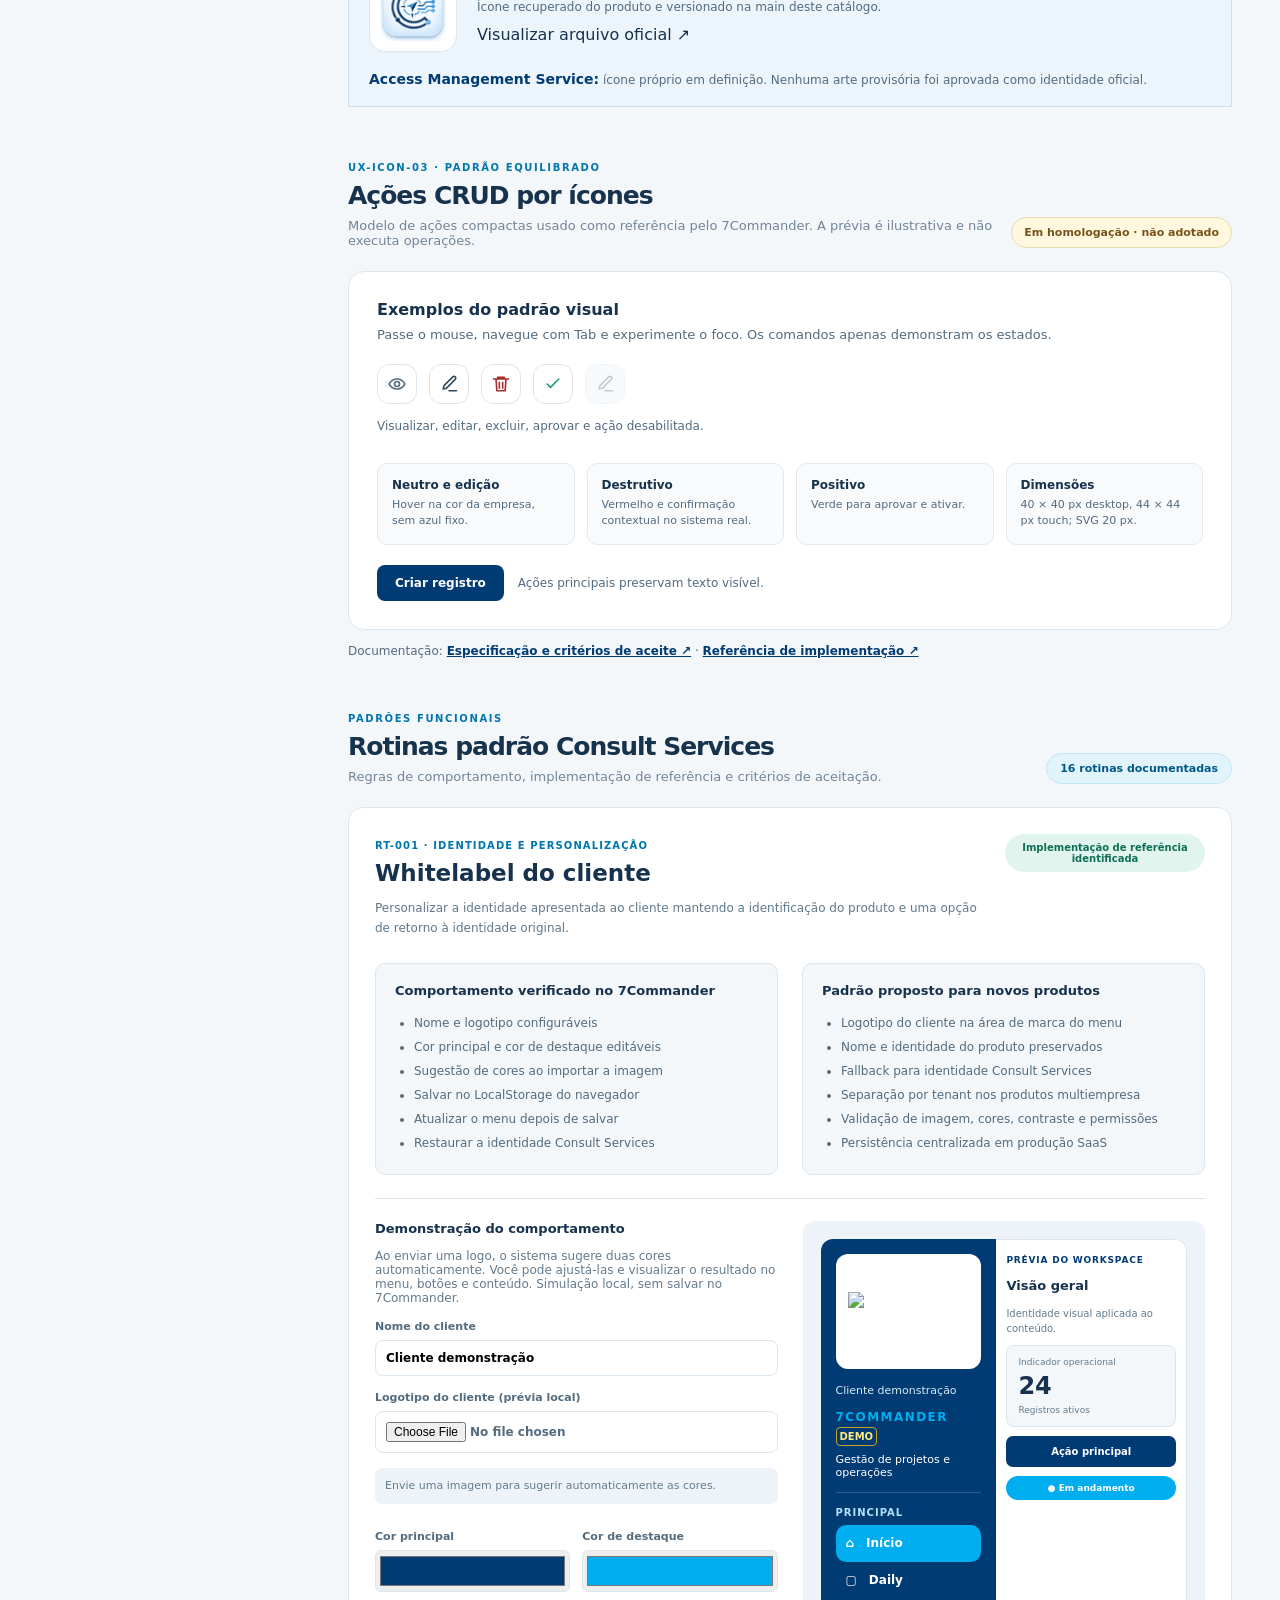
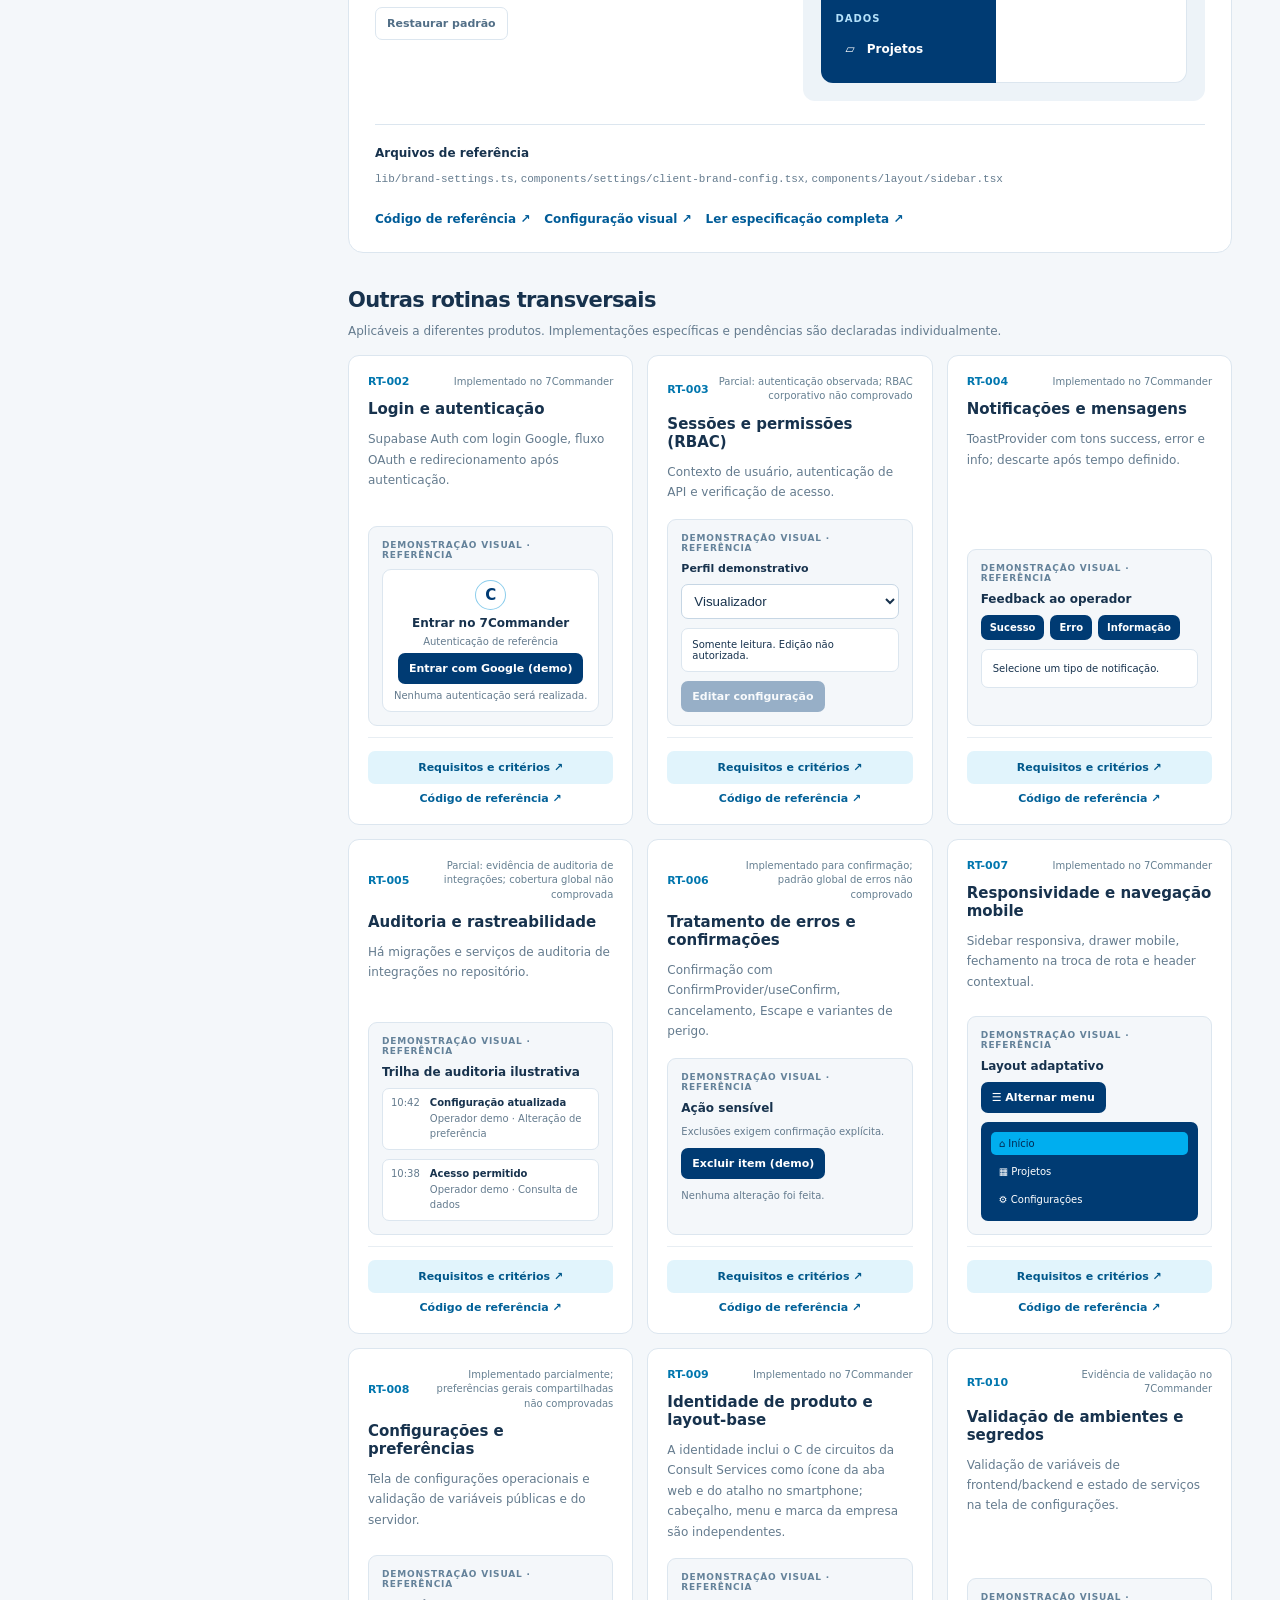
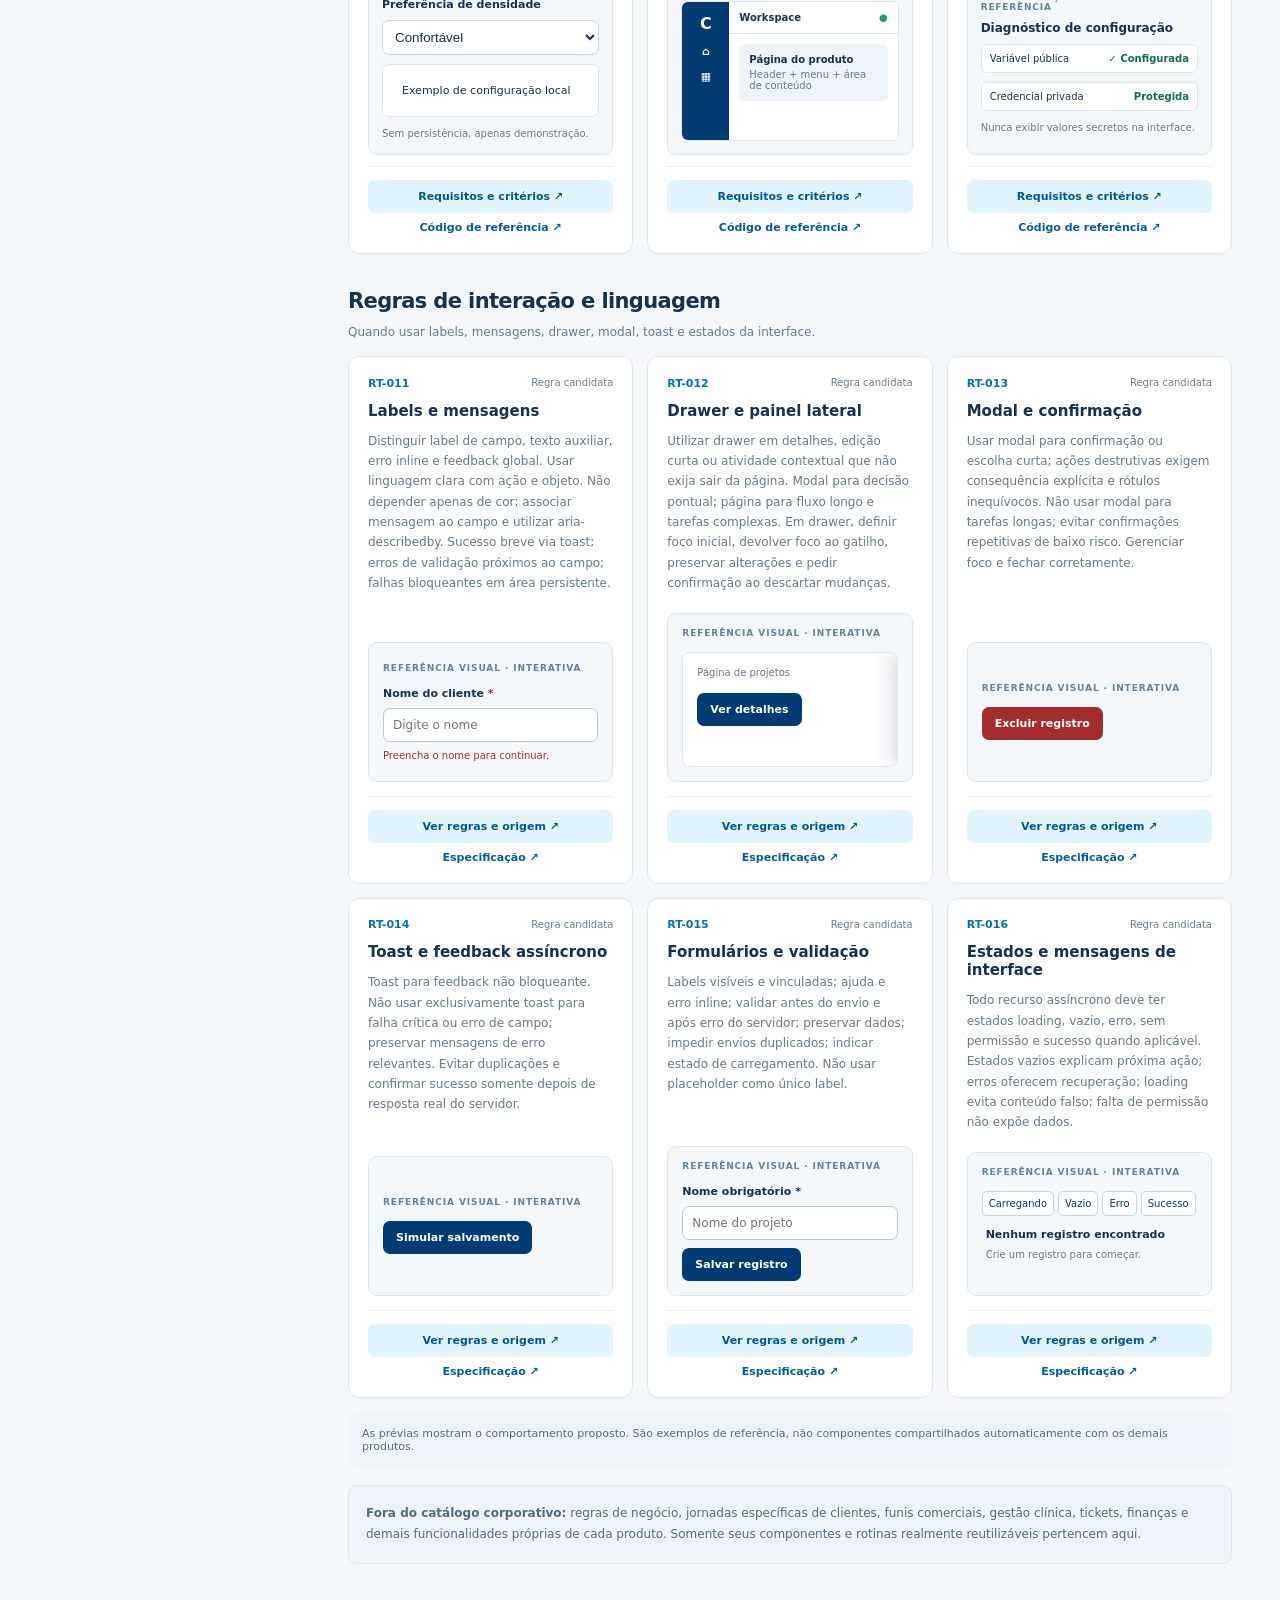
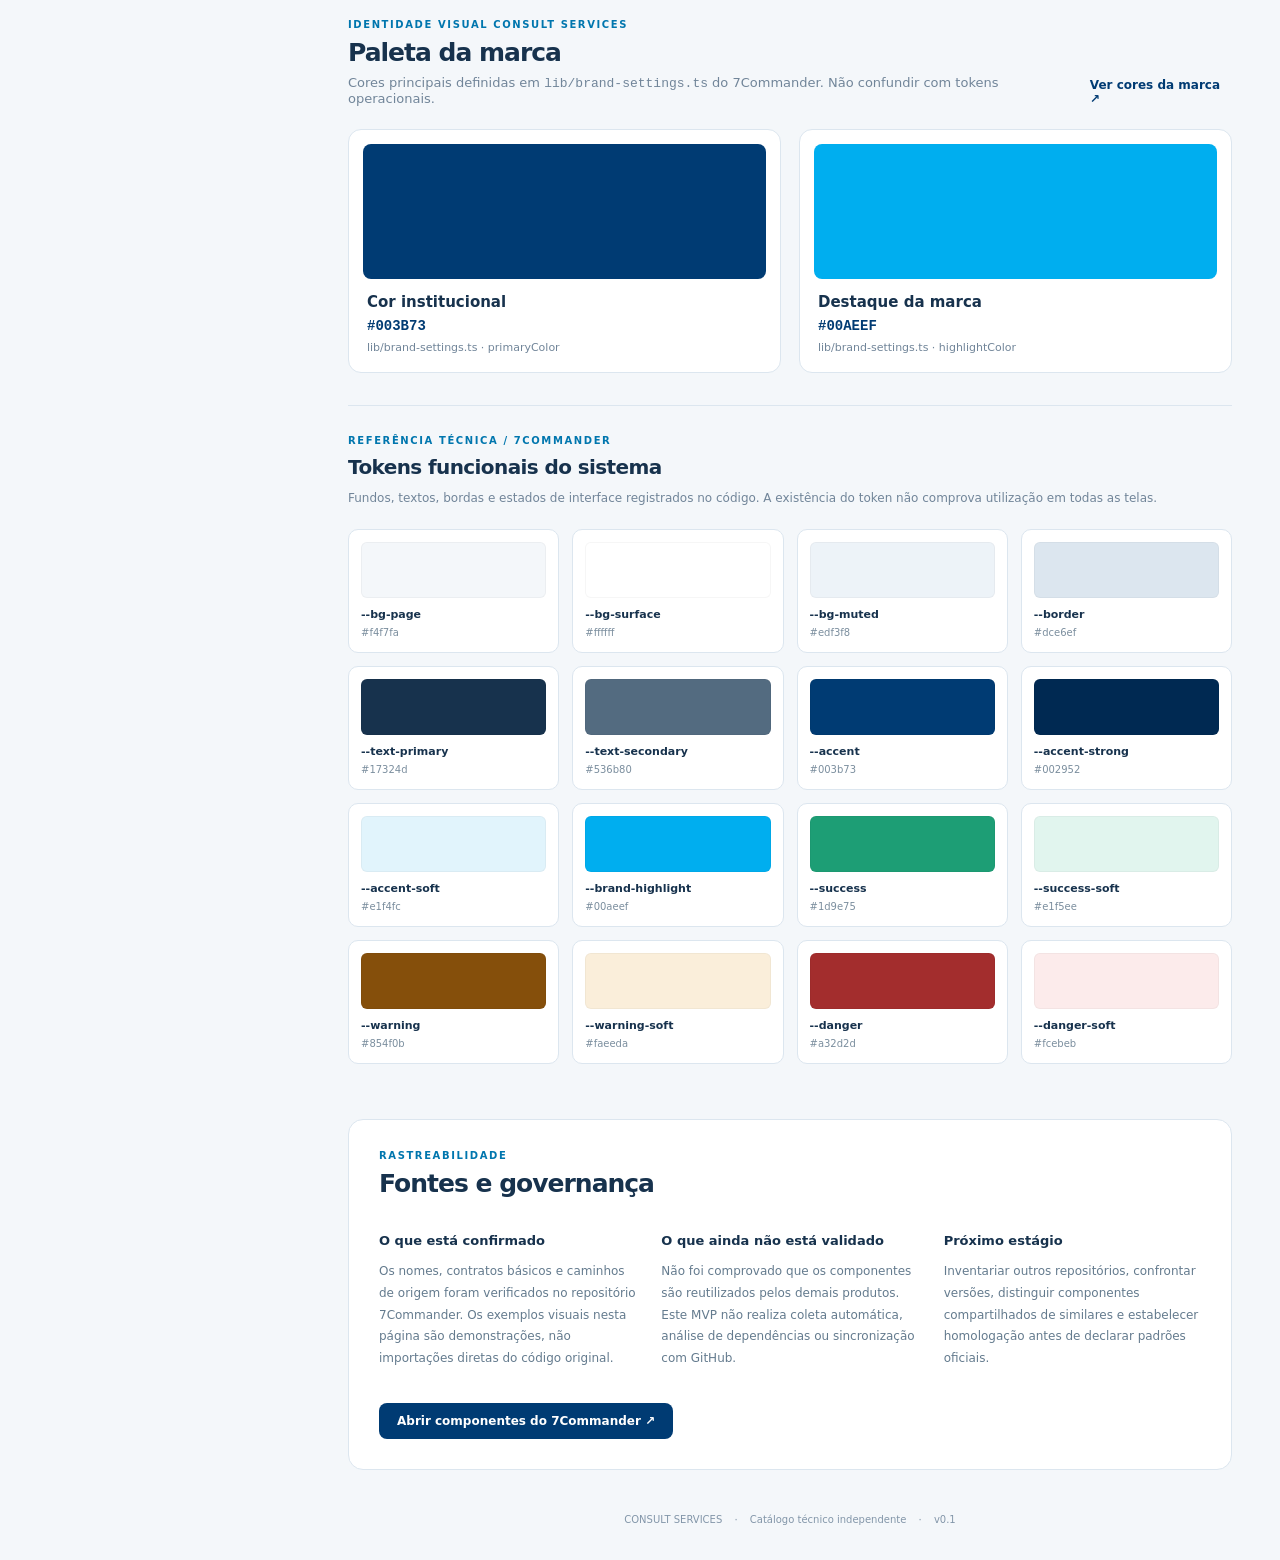
==== commit d9716e78: "feat(catalog): display official Commander product icon in RT-009 showcase" ====
--- a/index.html
+++ b/index.html
@@ -1,6 +1,6 @@
 <!doctype html>
 <html lang="pt-BR"><head><meta charset="UTF-8"/><meta name="viewport" content="width=device-width, initial-scale=1"/><meta name="theme-color" content="#003b73"/><meta name="description" content="Catálogo técnico e visual dos componentes Consult Services"/><title>7Components | Consult Services</title><link rel="stylesheet" href="./styles.css"/><link rel="stylesheet" href="./componentes/consult-tabs.css"/></head>
-<body><div class="shell"><aside class="sidebar"><div class="sidebar-logo"><img src="https://i.imgur.com/gxXnYsA.png" alt="Consult Services Tecnologia"/></div><div class="sidebar-product"><div class="product-name">7COMPONENTS <span class="demo-tag">CATÁLOGO</span></div><div class="product-subtitle">Componentes e padrões visuais</div></div><nav aria-label="Navegação"><div class="menu-section">PRINCIPAL</div><a href="#visao-geral" class="nav active"><span class="nav-icon">⌂</span><span>Início</span></a><a href="#catalogo" class="nav"><span class="nav-icon">▦</span><span>Catálogo</span></a><div class="menu-section">PADRÕES</div><a href="#abas-formularios" class="nav"><span class="nav-icon">▤</span><span>Abas e formulários</span></a><a href="#icone-crud" class="nav"><span class="nav-icon">✎</span><span>Ícones CRUD</span></a><a href="#rotinas" class="nav"><span class="nav-icon">⚙</span><span>Rotinas padrão</span></a><a href="#tokens" class="nav"><span class="nav-icon">◉</span><span>Design tokens</span></a><div class="menu-section">GOVERNANÇA</div><a href="#fontes" class="nav"><span class="nav-icon">☷</span><span>Fontes e referências</span></a></nav><div class="sidebar-footer"><div class="live-dot"></div><span>Inventário inicial · v0.2</span></div></aside>
+<body><div class="shell"><aside class="sidebar"><div class="sidebar-logo"><img src="https://i.imgur.com/gxXnYsA.png" alt="Consult Services Tecnologia"/></div><div class="sidebar-product"><div class="product-name">7COMPONENTS <span class="demo-tag">CATÁLOGO</span></div><div class="product-subtitle">Componentes e padrões visuais</div></div><nav aria-label="Navegação"><div class="menu-section">PRINCIPAL</div><a href="#visao-geral" class="nav active"><span class="nav-icon">⌂</span><span>Início</span></a><a href="#catalogo" class="nav"><span class="nav-icon">▦</span><span>Catálogo</span></a><div class="menu-section">PADRÕES</div><a href="#abas-formularios" class="nav"><span class="nav-icon">▤</span><span>Abas e formulários</span></a><a href="#identidade-produtos" class="nav"><span class="nav-icon">◈</span><span>Ícones dos sistemas</span></a><a href="#icone-crud" class="nav"><span class="nav-icon">✎</span><span>Ícones CRUD</span></a><a href="#rotinas" class="nav"><span class="nav-icon">⚙</span><span>Rotinas padrão</span></a><a href="#tokens" class="nav"><span class="nav-icon">◉</span><span>Design tokens</span></a><div class="menu-section">GOVERNANÇA</div><a href="#fontes" class="nav"><span class="nav-icon">☷</span><span>Fontes e referências</span></a></nav><div class="sidebar-footer"><div class="live-dot"></div><span>Inventário inicial · v0.2</span></div></aside>
 <div class="content"><header class="topbar"><button id="menu" class="mobile-menu" aria-label="Abrir menu">☰</button><div class="breadcrumb">Consult Services <span>/</span> Engineering <span>/</span> <b>Component Library</b></div><a class="github-link" href="https://github.com/CMOURASIGA/componentes_consult_services" target="_blank" rel="noopener noreferrer">↗ Ver repositório</a></header>
 <main><section class="hero" id="visao-geral"><div class="eyebrow"><span class="eyebrow-dot"></span> DESIGN SYSTEM / REFERÊNCIA: 7COMMANDER</div><div class="hero-row"><div><h1>Componentes que dão<br/><em>consistência ao produto.</em></h1><p>Explore padrões de interface, estados visuais e referências de implementação. Um ponto de partida para padronizar o ecossistema Consult Services.</p></div><div class="hero-symbol" aria-hidden="true">7<span>◆</span></div></div><div class="hero-meta"><span>● Inventário documentado</span><span>Fonte: 7Commander / main</span><span>Atualização manual: out/2026</span></div></section>
 <section class="metrics" aria-label="Indicadores"><div class="metric"><span>COMPONENTES MAPEADOS</span><strong id="metric-components">0</strong><small>Implementações localizadas</small></div><div class="metric"><span>CATEGORIAS</span><strong id="metric-categories">0</strong><small>Organização funcional</small></div><div class="metric"><span>TOKENS DE COR</span><strong id="metric-tokens">0</strong><small>Extraídos do código-fonte</small></div><div class="metric"><span>PROJETO REFERÊNCIA</span><strong>01</strong><small>7Commander · GitHub</small></div></section>
@@ -40,6 +40,15 @@
  <div class="tabs-showcase-links"><a href="./exemplos/abas-formulario.html" target="_blank" rel="noopener noreferrer">Abrir exemplo em tela inteira ↗</a><a href="https://github.com/CMOURASIGA/componentes_consult_services/blob/main/componentes/consult-tabs.js" target="_blank" rel="noopener noreferrer">Navegação e acessibilidade ↗</a><a href="https://github.com/CMOURASIGA/componentes_consult_services/blob/main/componentes/consult-tabs.css" target="_blank" rel="noopener noreferrer">Estilos reutilizáveis ↗</a></div>
  <div class="tabs-showcase-guide"><div><strong>1. Organize por atividade</strong><span>Cada aba representa um grupo de campos ou uma rotina, como Cadastrar e Consultar.</span></div><div><strong>2. Preserve o preenchimento</strong><span>Trocar de aba não remove o conteúdo do formulário nem reinicia a tela.</span></div><div><strong>3. Respeite a navegação</strong><span>Use mouse, Tab, setas, Home e End, com faixa de abas responsiva.</span></div><div><strong>4. Separe acesso de visual</strong><span>O componente não modifica perfis, autenticação, licenças ou permissões.</span></div></div>
 </section>
+<section class="section" id="identidade-produtos" aria-labelledby="identity-products-heading">
+<div class="section-title"><div><div class="eyebrow dark">RT-009 · IDENTIDADE DOS PRODUTOS</div><h2 id="identity-products-heading">Ícones oficiais dos sistemas</h2><p>Identidade visual do produto separada da marca da empresa. Use a arte original cadastrada, sem substituir por iniciais improvisadas.</p></div><a class="small-link" href="https://github.com/CMOURASIGA/componentes_consult_services/blob/main/padroes/RT-009.md" target="_blank" rel="noopener noreferrer">Padrão técnico ↗</a></div>
+<div class="tabs-showcase-note">
+<div style="display:flex;align-items:center;gap:20px;flex-wrap:wrap">
+<img src="./assets/product-icons/commander.svg" width="88" height="88" alt="Ícone oficial do Commander" style="display:block;object-fit:contain;border-radius:16px;background:white;border:1px solid var(--border,#dce6ef);padding:10px" />
+<div><h3 style="margin:0 0 6px">Commander</h3><p style="margin:0 0 8px">Ícone recuperado do produto e versionado na main deste catálogo.</p><a href="./assets/product-icons/commander.svg" target="_blank" rel="noopener noreferrer">Visualizar arquivo oficial ↗</a></div></div>
+<p style="margin-top:16px"><strong>Access Management Service:</strong> ícone próprio em definição. Nenhuma arte provisória foi aprovada como identidade oficial.</p>
+</div>
+</section>
 <section class="section icon-standard-section" id="icone-crud" aria-labelledby="icon-standard-title">
 <div class="section-title"><div><div class="eyebrow dark">UX-ICON-03 · PADRÃO EQUILIBRADO</div><h2 id="icon-standard-title">Ações CRUD por ícones</h2><p>Modelo de ações compactas usado como referência pelo 7Commander. A prévia é ilustrativa e não executa operações.</p></div><span class="icon-review-status">Em homologação · não adotado</span></div>
 <div class="icon-standard-panel"><div class="icon-standard-head"><strong>Exemplos do padrão visual</strong><p>Passe o mouse, navegue com Tab e experimente o foco. Os comandos apenas demonstram os estados.</p></div>
--- a/styles.css
+++ b/styles.css
@@ -64,3 +64,43 @@
 .icon-demo-result{min-height:20px;color:#536b80;font-size:12px;margin:15px 0 24px}.icon-standard-notes{display:grid;grid-template-columns:repeat(4,minmax(0,1fr));gap:12px}.icon-standard-notes>div{border:1px solid #e2eaf0;border-radius:10px;padding:14px;background:#f8fafc}.icon-standard-notes strong{display:block;font-size:12px;color:#17324d}.icon-standard-notes span{display:block;font-size:11px;line-height:1.5;color:#536b80;margin-top:5px}.icon-primary-demo{display:flex;align-items:center;gap:14px;margin-top:20px;flex-wrap:wrap}.icon-primary-demo span,.icon-standard-footer{font-size:12px;color:#536b80}.icon-standard-footer{margin-top:14px}.icon-standard-footer a{color:#003b73;font-weight:700;text-decoration:underline}
 @media(pointer:coarse){.cs-icon-action{width:44px;height:44px;min-width:44px}}@media(max-width:850px){.icon-standard-notes{grid-template-columns:repeat(2,minmax(0,1fr))}}@media(max-width:500px){.icon-standard-panel{padding:18px}.icon-standard-notes{grid-template-columns:1fr}.icon-review-status{white-space:normal}}
 @media(prefers-reduced-motion:reduce){.cs-icon-action{transition:none}}
+
+
+/* RT-018 - vitrine, incluindo exemplo visual inspirado no 7Service */
+.tabs-showcase{scroll-margin-top:90px}
+.tabs-showcase-note{border:1px solid #cfdded;border-radius:10px 10px 0 0;background:#edf5fc;padding:16px 20px}
+.tabs-showcase-note strong{font-size:14px;color:#003b73}
+.tabs-showcase-note p{margin:6px 0 0;font-size:12px;color:#536b80;line-height:1.6}
+.tabs-showcase-secondary{margin-top:26px;border-radius:10px 10px 0 0}
+.tabs-service{background:#fff;border:1px solid #cfdded;border-top:0;border-radius:0 0 10px 10px;padding:20px}
+.tabs-showcase-title h3{margin:0;font-size:20px;color:#152f4b}
+.tabs-showcase-title p{margin:4px 0 18px;font-size:13px;color:#536b80}
+.tabs-service-demo{border:0;overflow:visible}
+.tabs-service-demo .cs-tabs__nav{background:transparent;padding:0;gap:3px}
+.tabs-service-demo .cs-tabs__tab{border:1px solid transparent;border-bottom:0;border-radius:6px 6px 0 0;background:transparent;color:#21466e;font-size:13px;padding:12px 16px}
+.tabs-service-demo .cs-tabs__tab[aria-selected=true]{background:white;color:#003b73;border-color:#c6d7e9;box-shadow:inset 0 3px 0 #0063b3;font-weight:700}
+.tabs-service-demo .cs-tabs__panel{border:1px solid #b6cde4;border-radius:7px;margin-top:20px;padding:20px}
+.tabs-service-demo h4{font-size:16px;margin:0 0 7px;color:#17324d}
+.tabs-showcase-helper{font-size:12px;line-height:1.65;color:#536b80;margin:0 0 18px}
+.tabs-showcase-subcard{margin-top:16px;padding:16px;border:1px solid #b6cde4;border-radius:7px;background:#f9fbfe}
+.tabs-showcase-subcard strong{font-size:13px}
+.tabs-showcase-subcard p{font-size:12px;color:#536b80;margin:7px 0 12px}
+.tabs-service-demo .cs-tabs__action--primary{background:#174bea;border-color:#174bea}
+.tabs-showcase-empty{padding:30px 12px;text-align:center;color:#718599;font-size:12px;border:1px dashed #d2dfec;margin-top:15px}
+.tabs-showcase-feedback{font-size:12px;color:#536b80;margin:12px 0 0}
+.tabs-showcase-frame{display:block;width:100%;height:705px;border:1px solid #cfdded;border-top:0;border-radius:0 0 10px 10px;background:#f4f7fa}
+.tabs-showcase-links{display:flex;gap:18px;flex-wrap:wrap;padding:16px 0}
+.tabs-showcase-links a{font-size:12px;font-weight:700;color:#003b73;text-decoration:underline}
+.tabs-showcase-guide{display:grid;grid-template-columns:repeat(4,minmax(0,1fr));gap:12px;margin-top:8px}
+.tabs-showcase-guide>div{padding:17px;border:1px solid #dce6ef;border-radius:10px;background:white}
+.tabs-showcase-guide strong{display:block;font-size:12px;color:#17324d}
+.tabs-showcase-guide span{display:block;font-size:11px;line-height:1.65;color:#536b80;margin-top:7px}
+.tabs-card-mini{width:100%;border:1px solid #cad9e9;border-radius:8px;background:white;overflow:hidden;padding:9px;text-align:left}
+.tabs-card-mini>div{display:flex;gap:4px;border-bottom:1px solid #dce6ef}
+.tabs-card-mini span{padding:10px 8px;font-size:10px;color:#35577b;white-space:nowrap}
+.tabs-card-mini span:first-child{border:1px solid #dce6ef;border-bottom:0;box-shadow:inset 0 2px 0 #0063b3;font-weight:bold}
+.tabs-card-mini small{display:block;color:#718599;margin:14px 5px}
+.tabs-card-mini i{display:block;background:#e9eff6;height:10px;margin:8px 5px;border-radius:3px}
+.tabs-card-mini i:last-child{width:60%}
+@media(max-width:900px){.tabs-showcase-guide{grid-template-columns:repeat(2,minmax(0,1fr))}}
+@media(max-width:600px){.tabs-service{padding:12px}.tabs-service-demo .cs-tabs__panel{padding:14px}.tabs-showcase-frame{height:780px}.tabs-showcase-guide{grid-template-columns:1fr}}
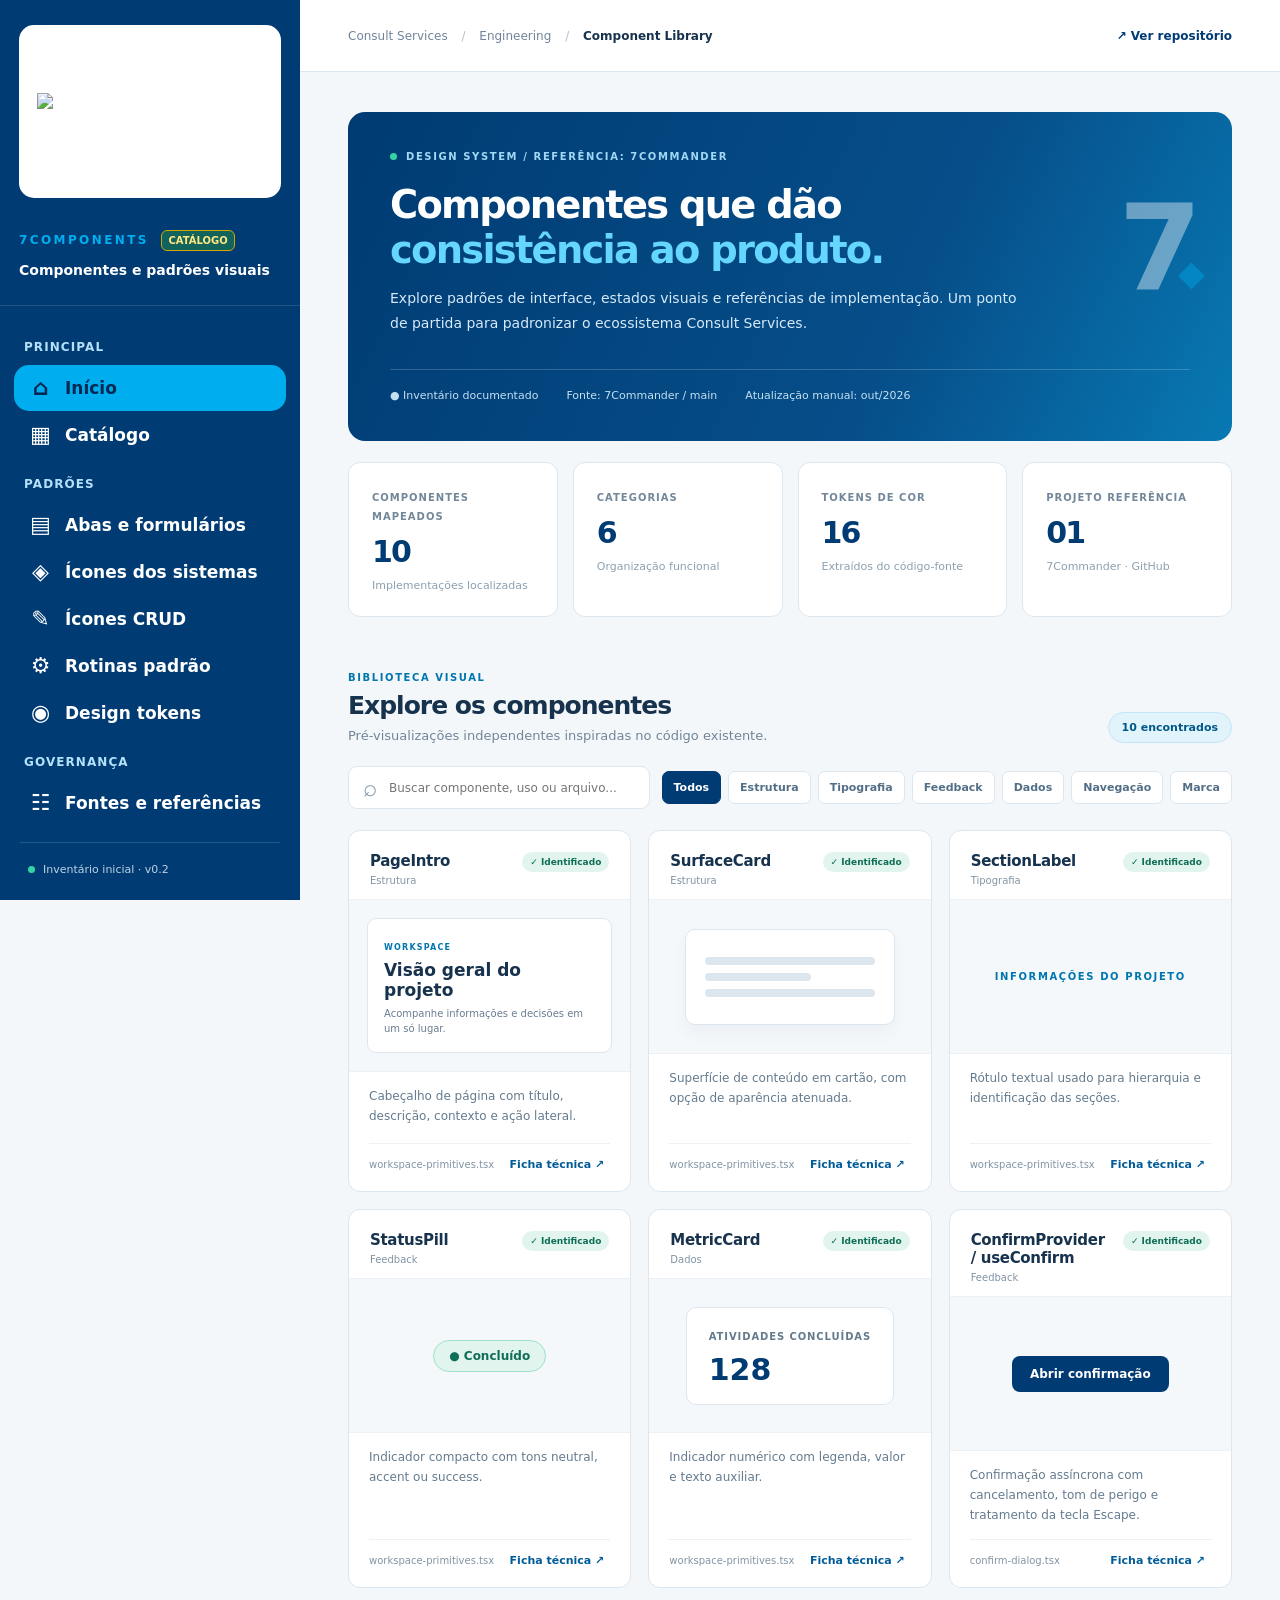
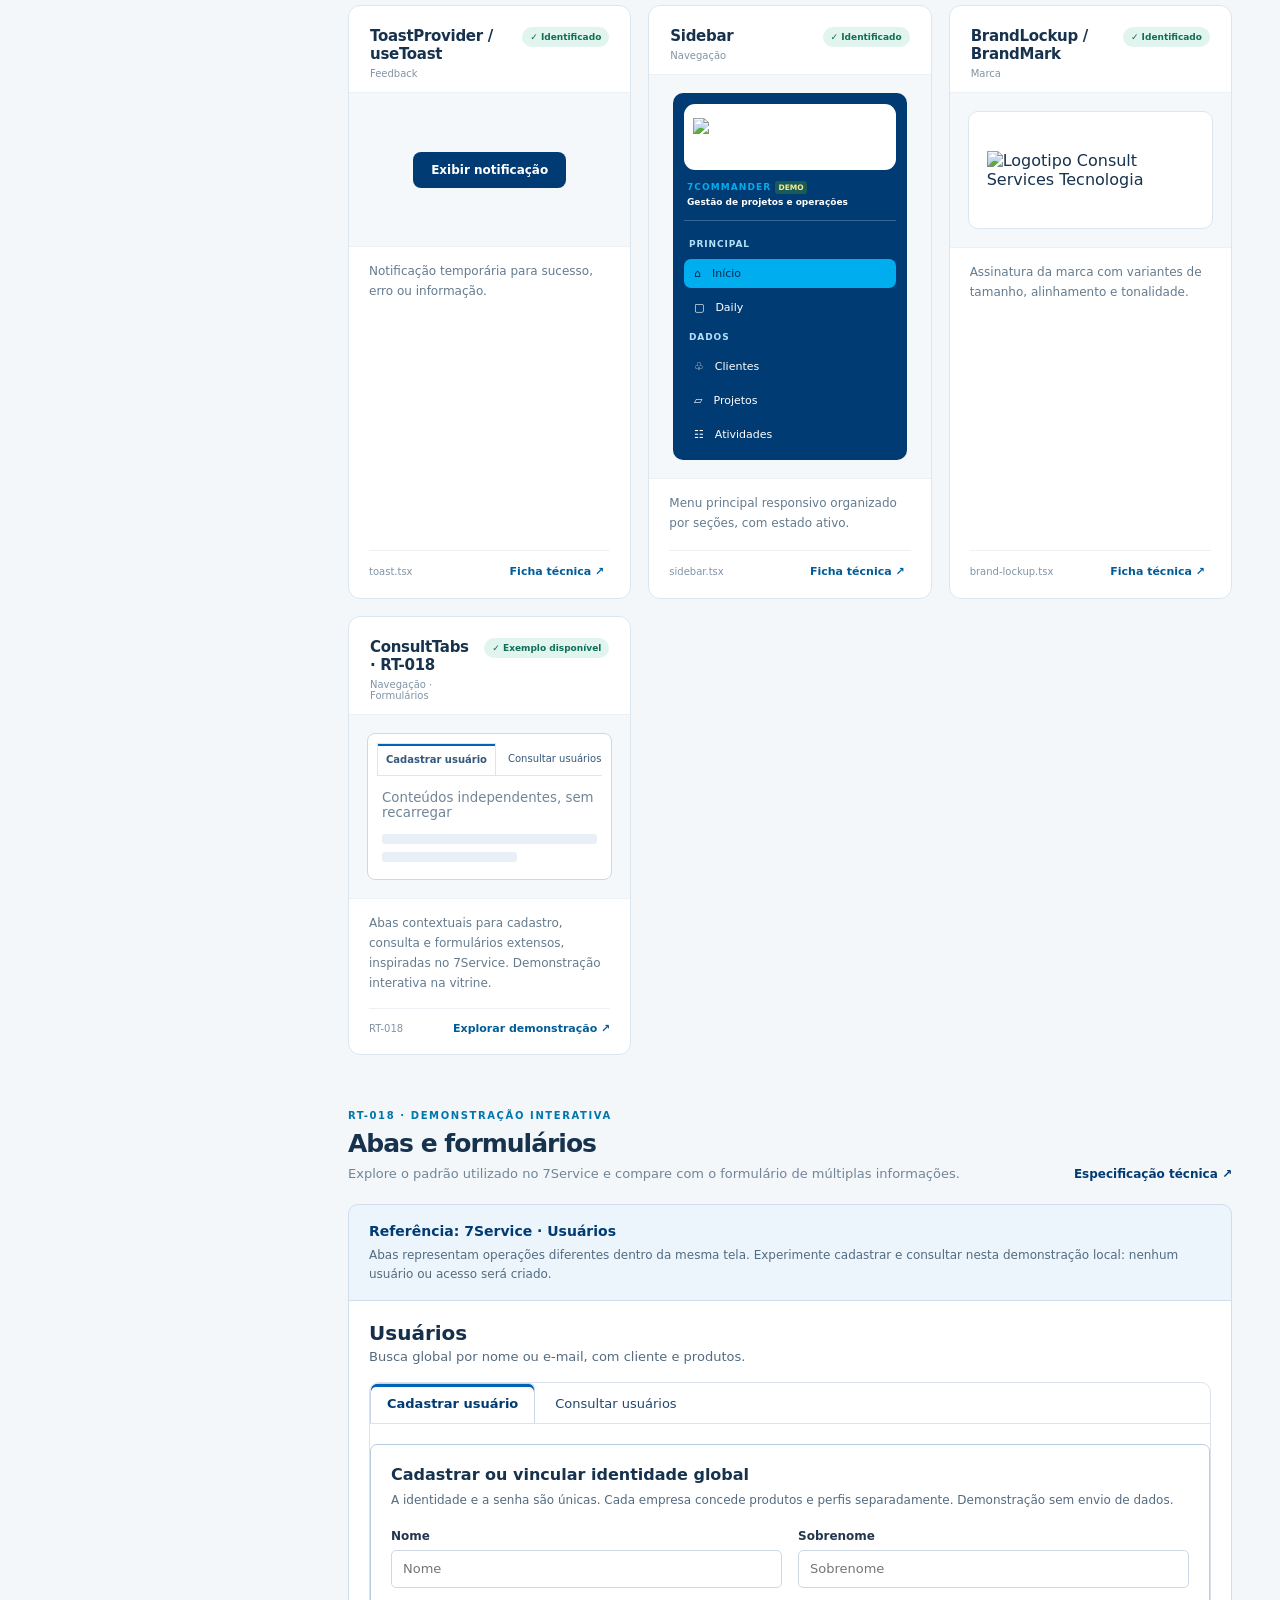
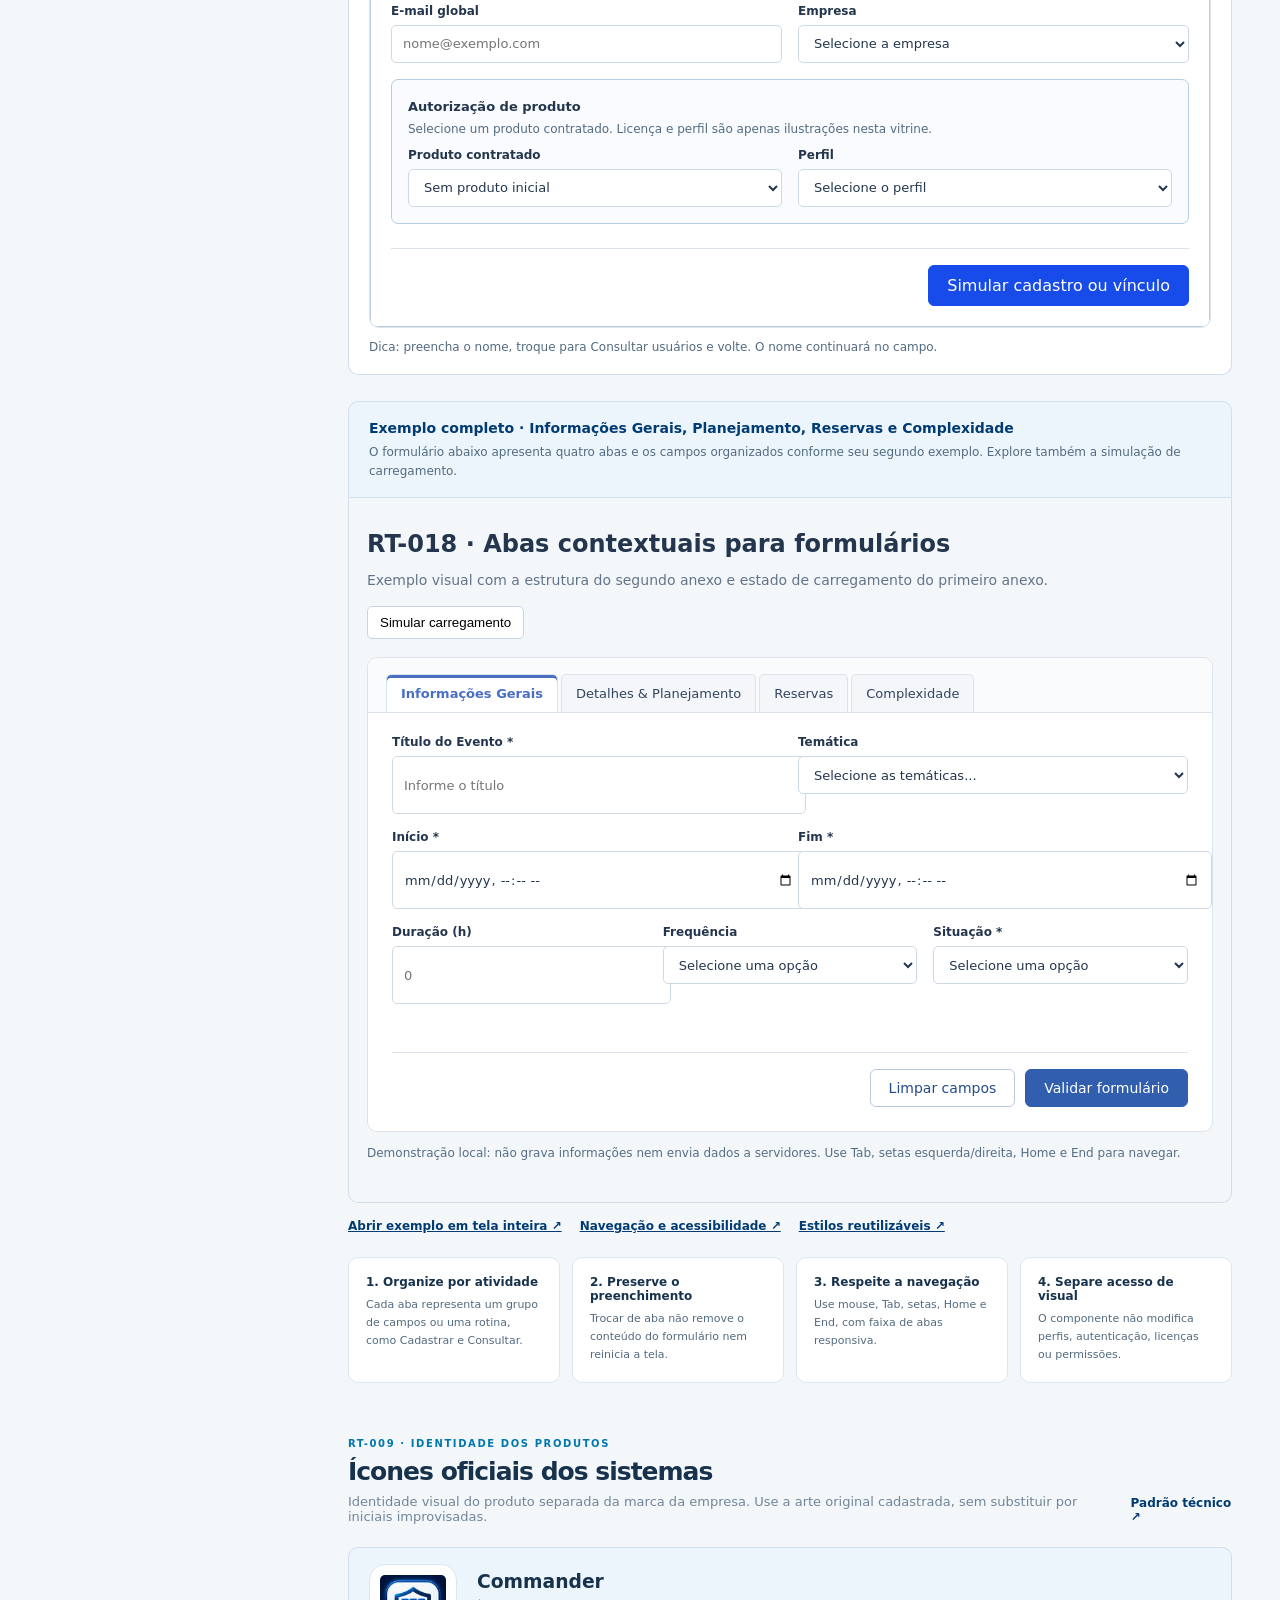
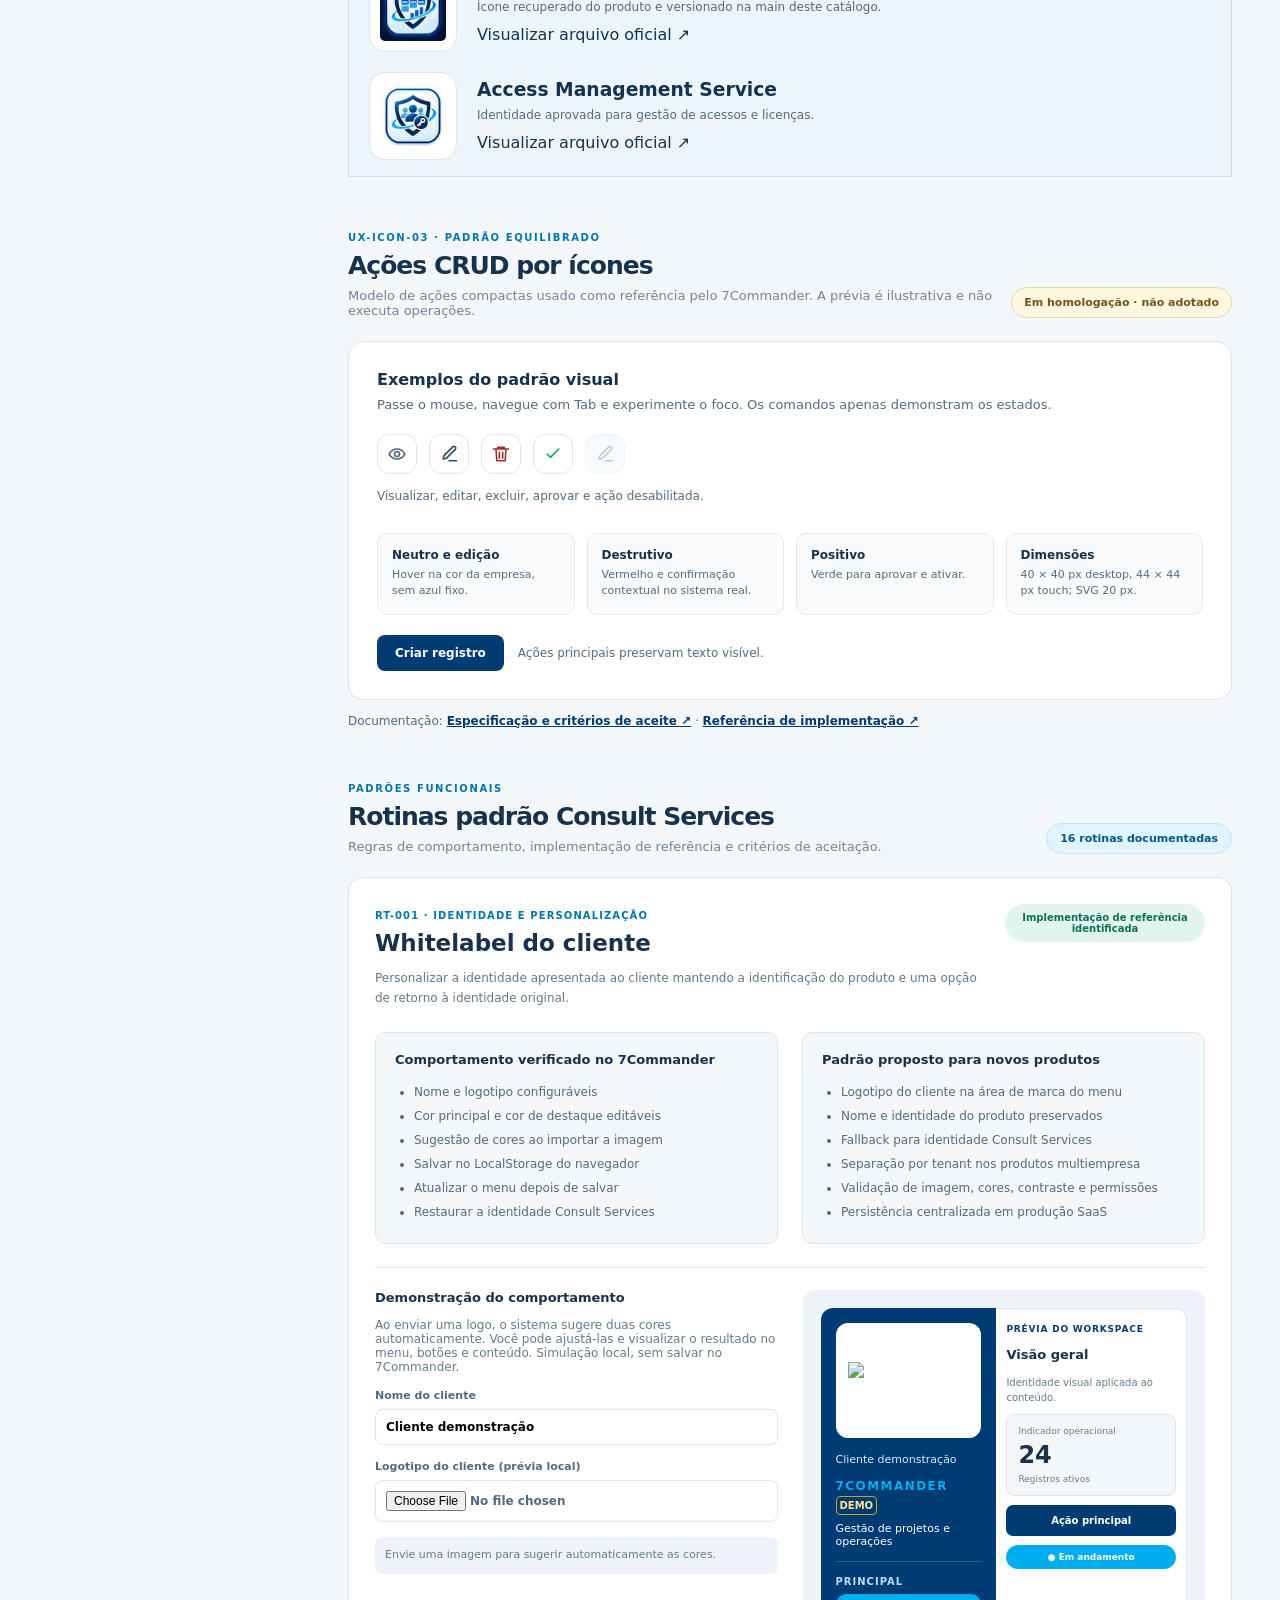
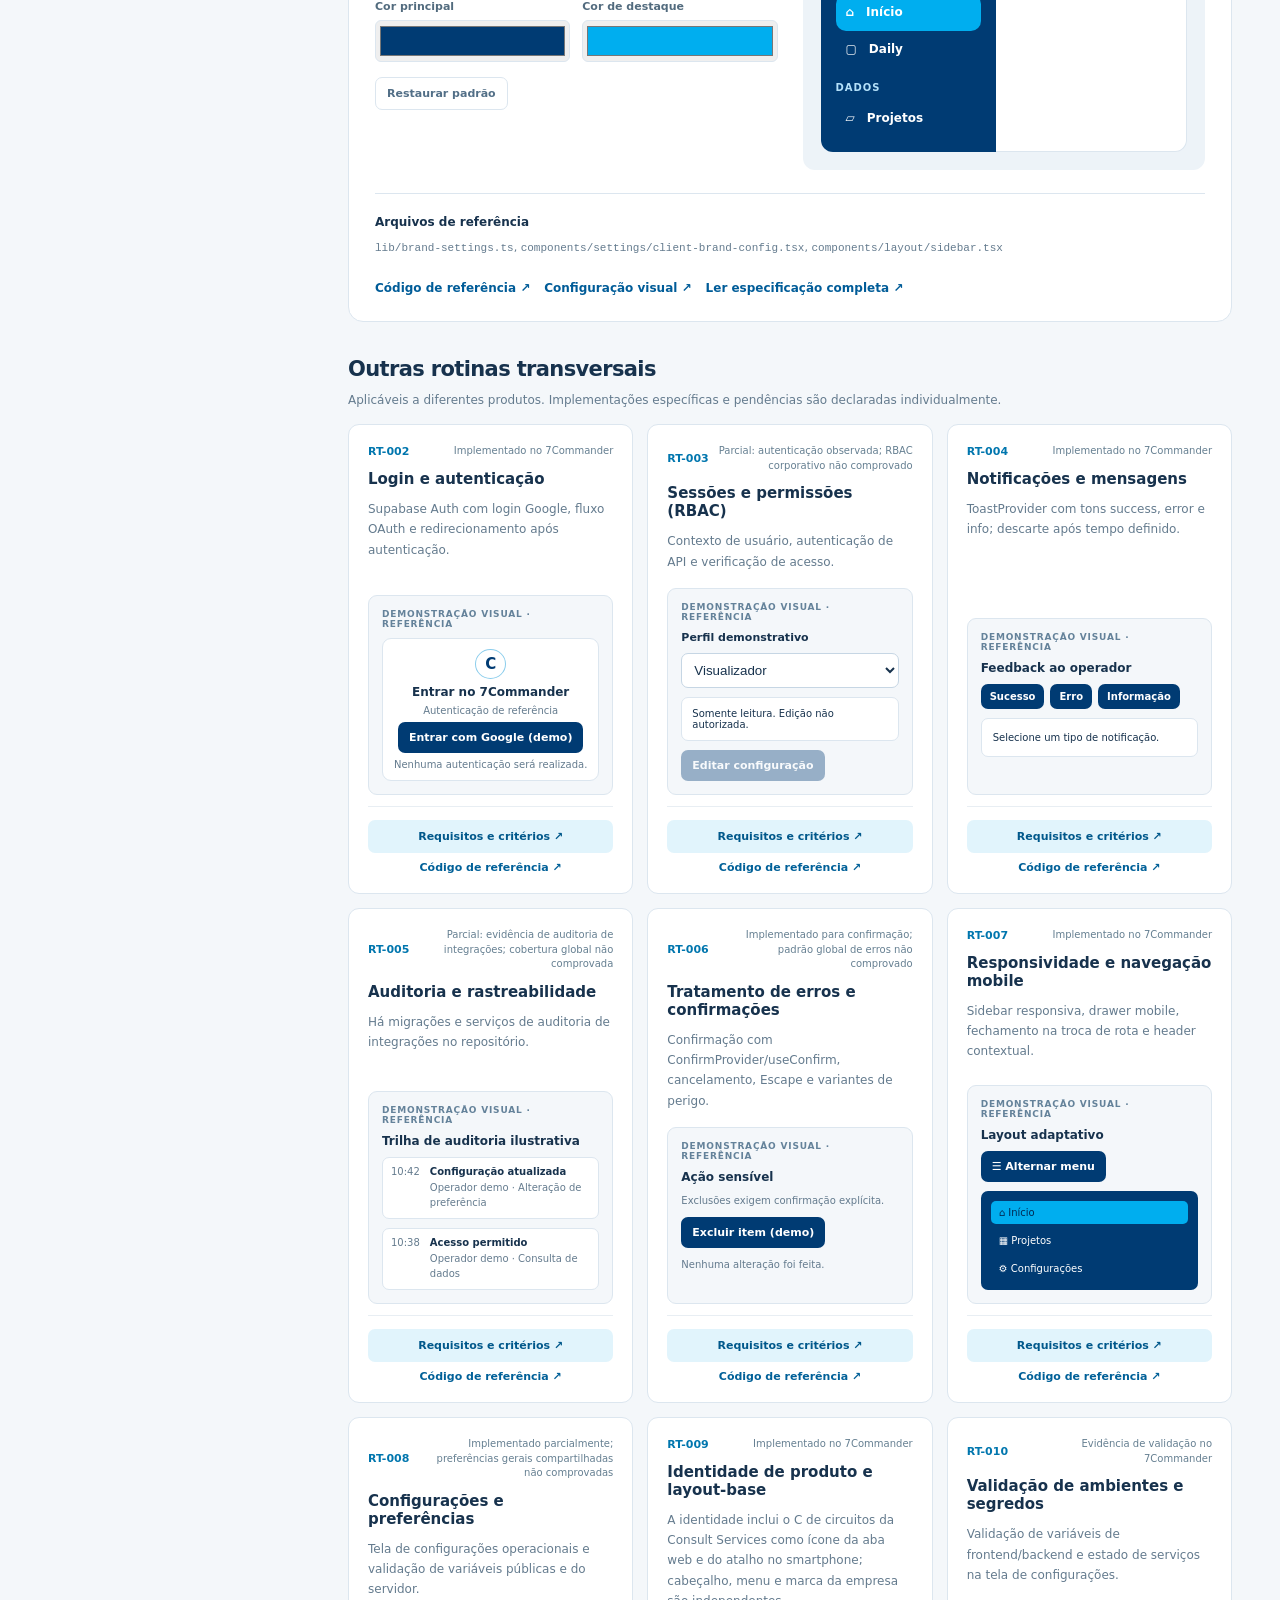
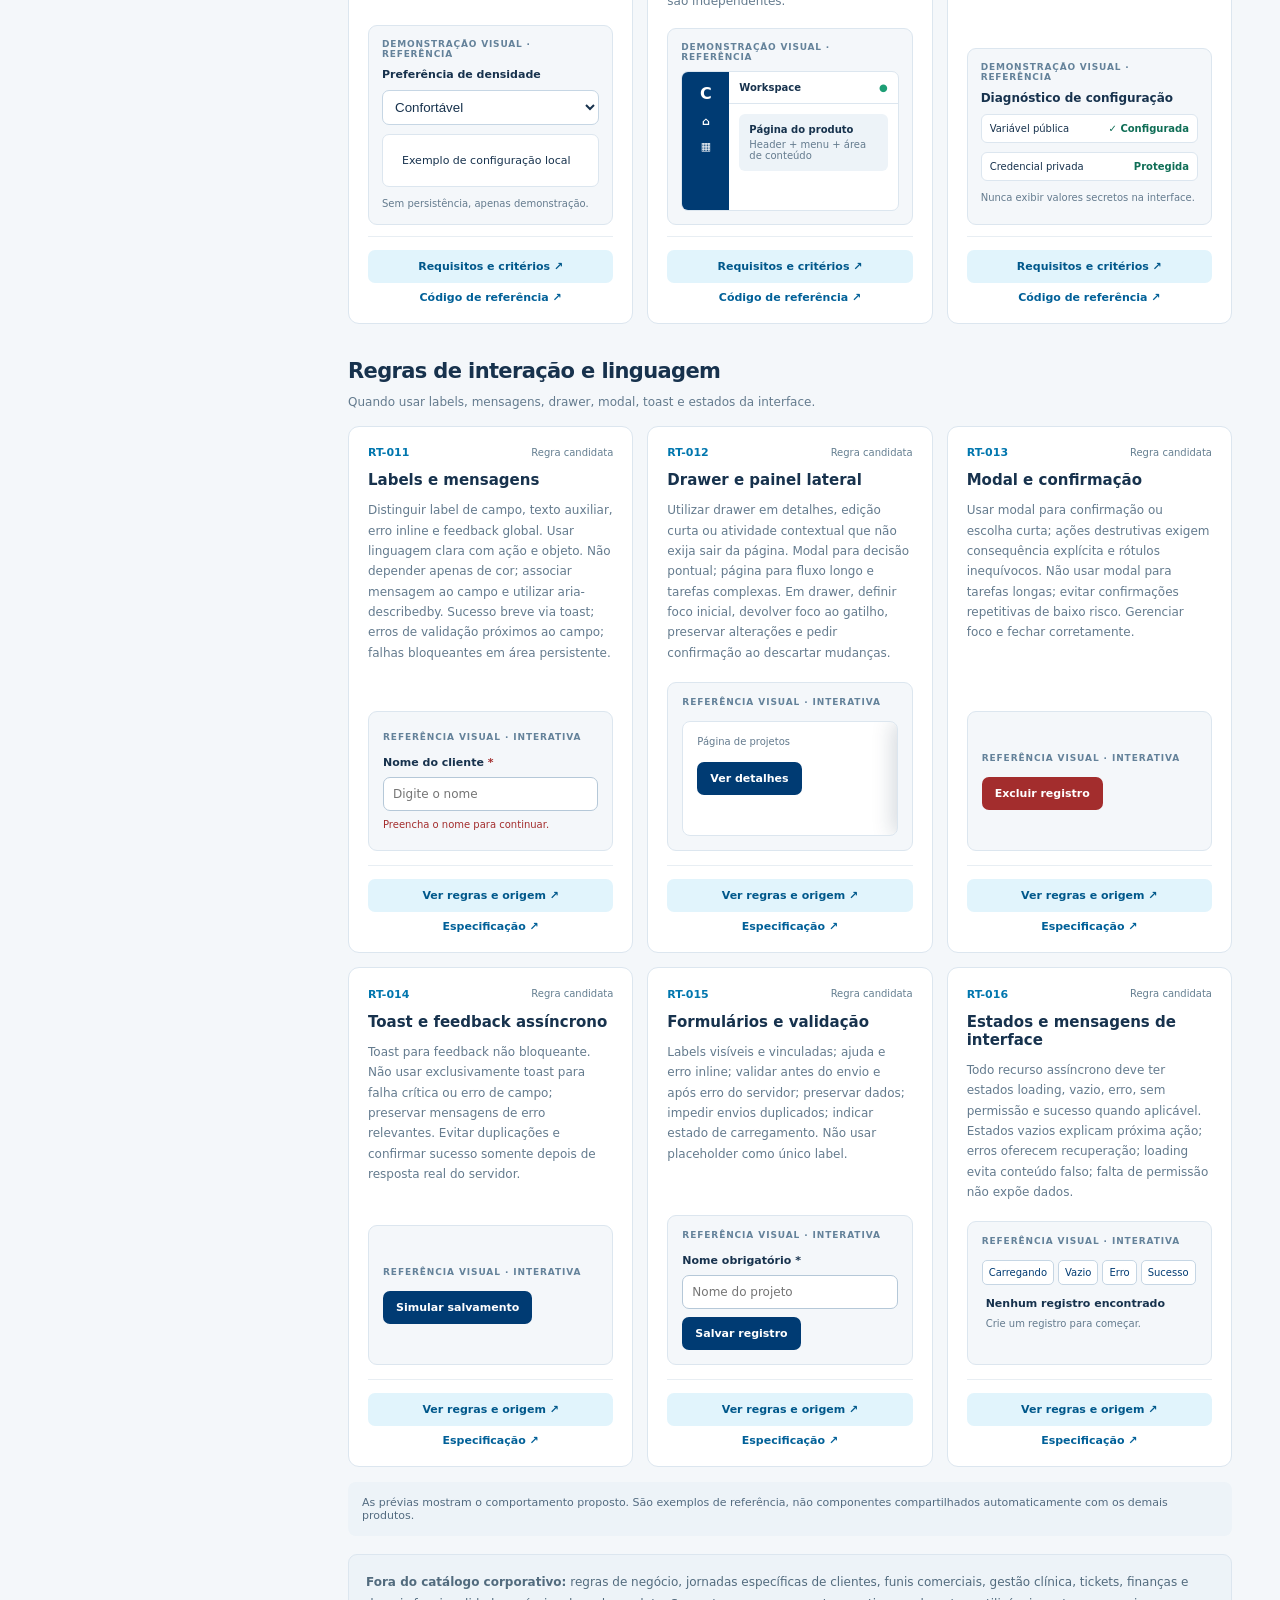
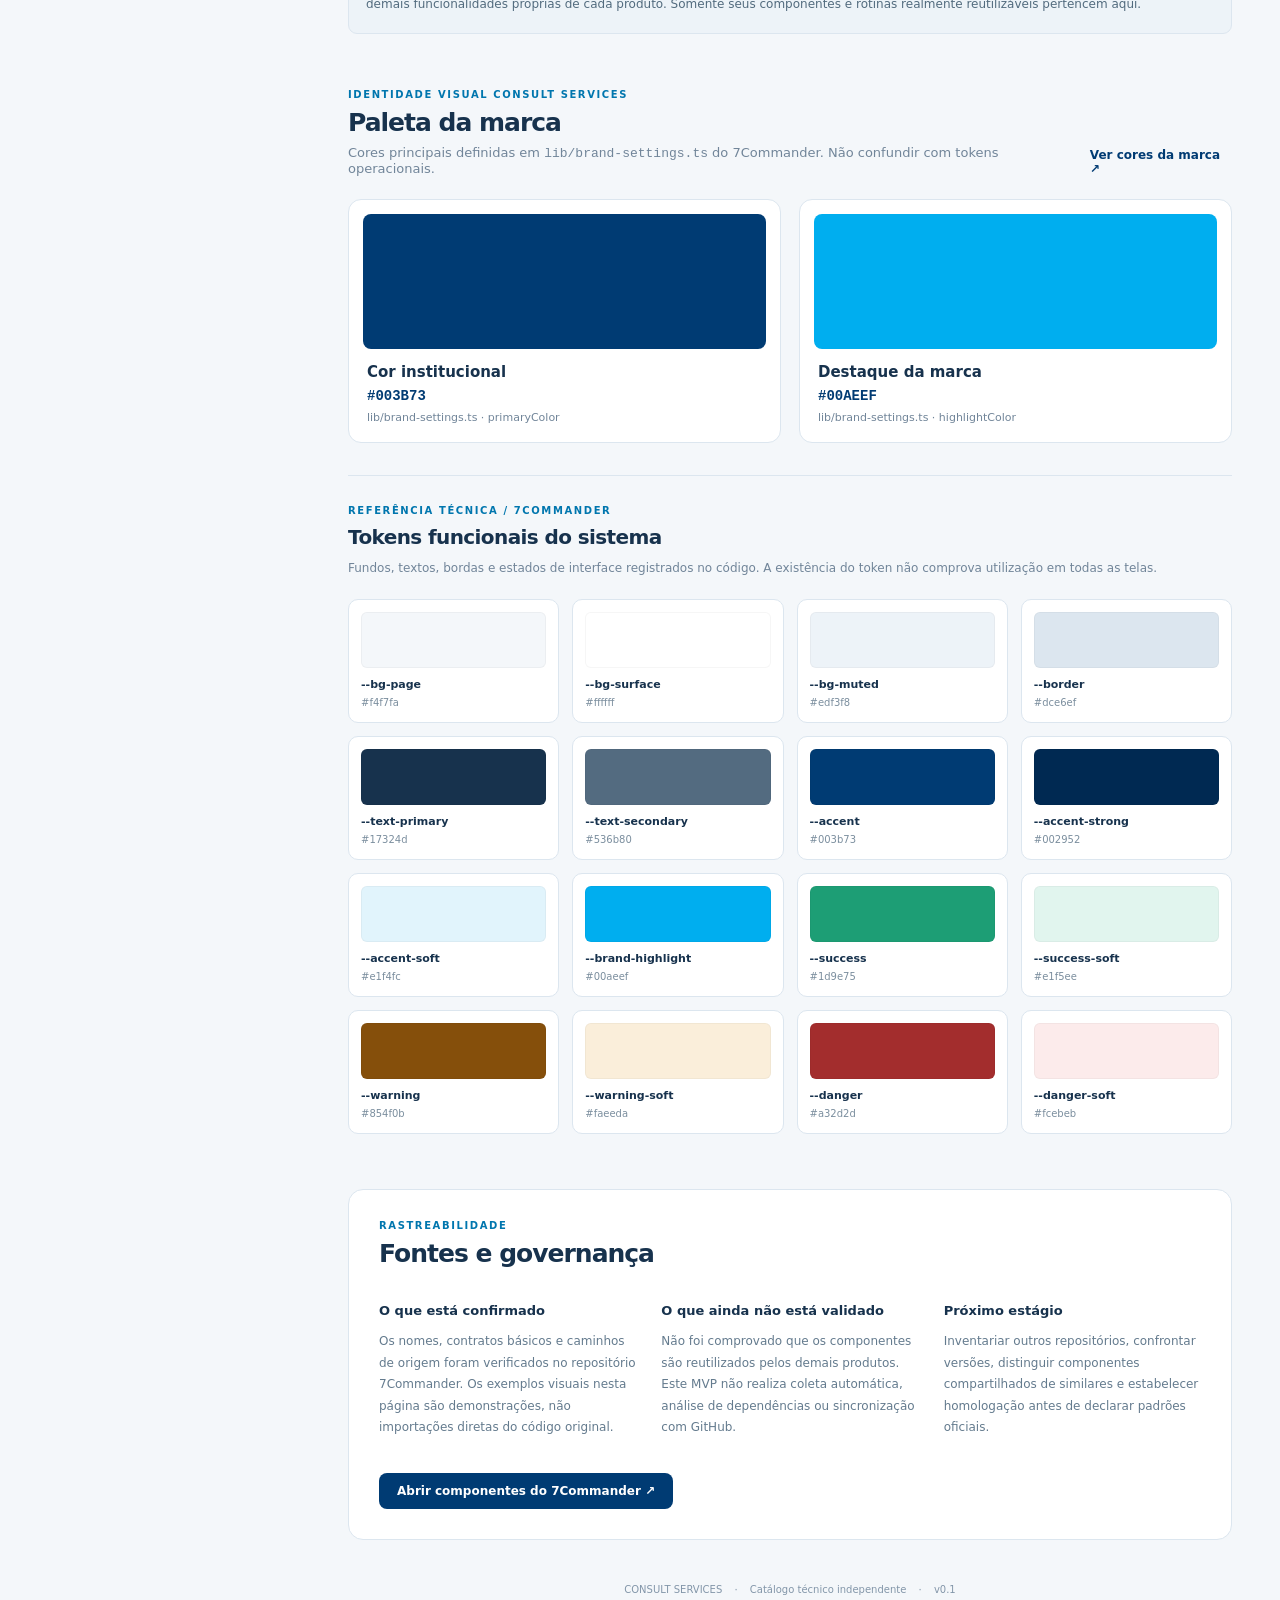
==== commit 254733ba: "feat(catalog): showcase approved Commander and Access system icons" ====
--- a/index.html
+++ b/index.html
@@ -46,7 +46,9 @@
 <div style="display:flex;align-items:center;gap:20px;flex-wrap:wrap">
 <img src="./assets/product-icons/commander.svg" width="88" height="88" alt="Ícone oficial do Commander" style="display:block;object-fit:contain;border-radius:16px;background:white;border:1px solid var(--border,#dce6ef);padding:10px" />
 <div><h3 style="margin:0 0 6px">Commander</h3><p style="margin:0 0 8px">Ícone recuperado do produto e versionado na main deste catálogo.</p><a href="./assets/product-icons/commander.svg" target="_blank" rel="noopener noreferrer">Visualizar arquivo oficial ↗</a></div></div>
-<p style="margin-top:16px"><strong>Access Management Service:</strong> ícone próprio em definição. Nenhuma arte provisória foi aprovada como identidade oficial.</p>
+<div style="display:flex;align-items:center;gap:20px;flex-wrap:wrap;margin-top:20px">
+<img src="./assets/product-icons/access-management-service.svg" width="88" height="88" alt="Ícone oficial do Access Management Service" style="display:block;object-fit:contain;border-radius:16px;background:white;border:1px solid var(--border,#dce6ef);padding:10px" />
+<div><h3 style="margin:0 0 6px">Access Management Service</h3><p style="margin:0 0 8px">Identidade aprovada para gestão de acessos e licenças.</p><a href="./assets/product-icons/access-management-service.svg" target="_blank" rel="noopener noreferrer">Visualizar arquivo oficial ↗</a></div></div>
 </div>
 </section>
 <section class="section icon-standard-section" id="icone-crud" aria-labelledby="icon-standard-title">
